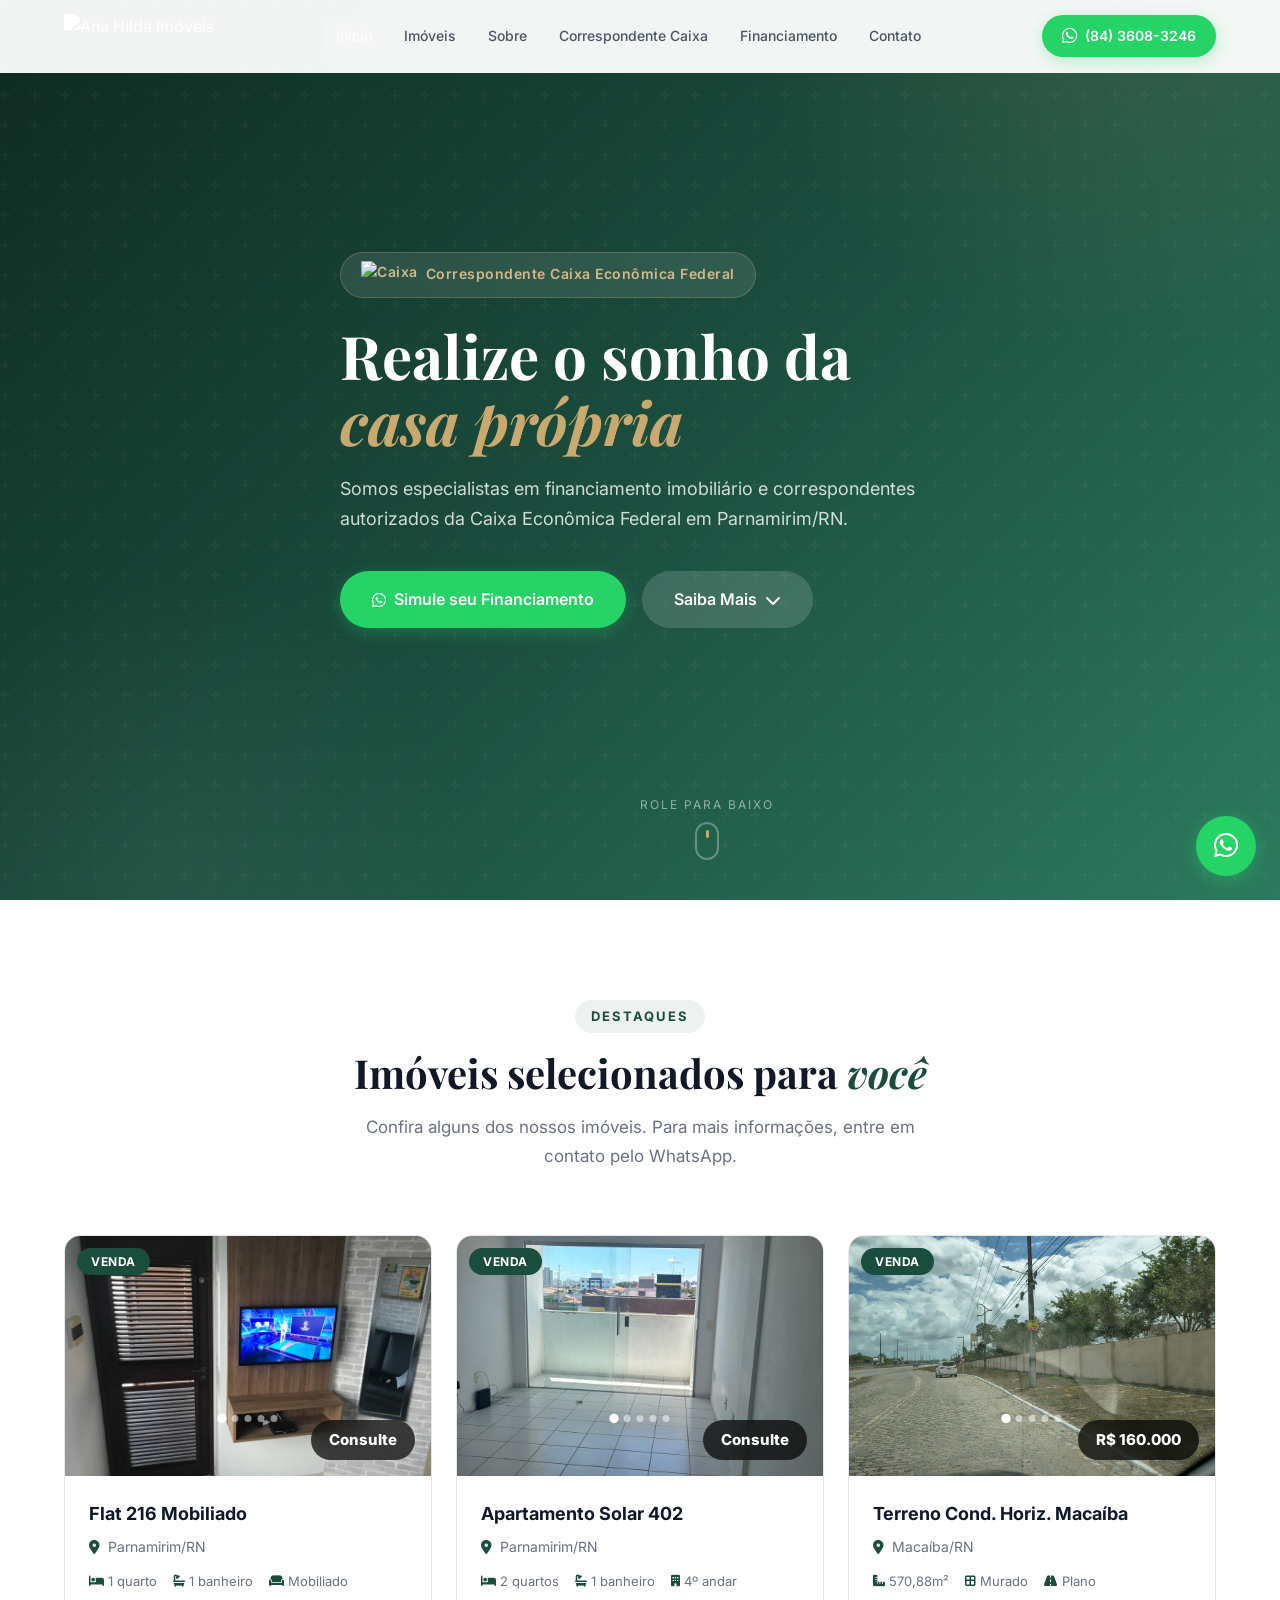
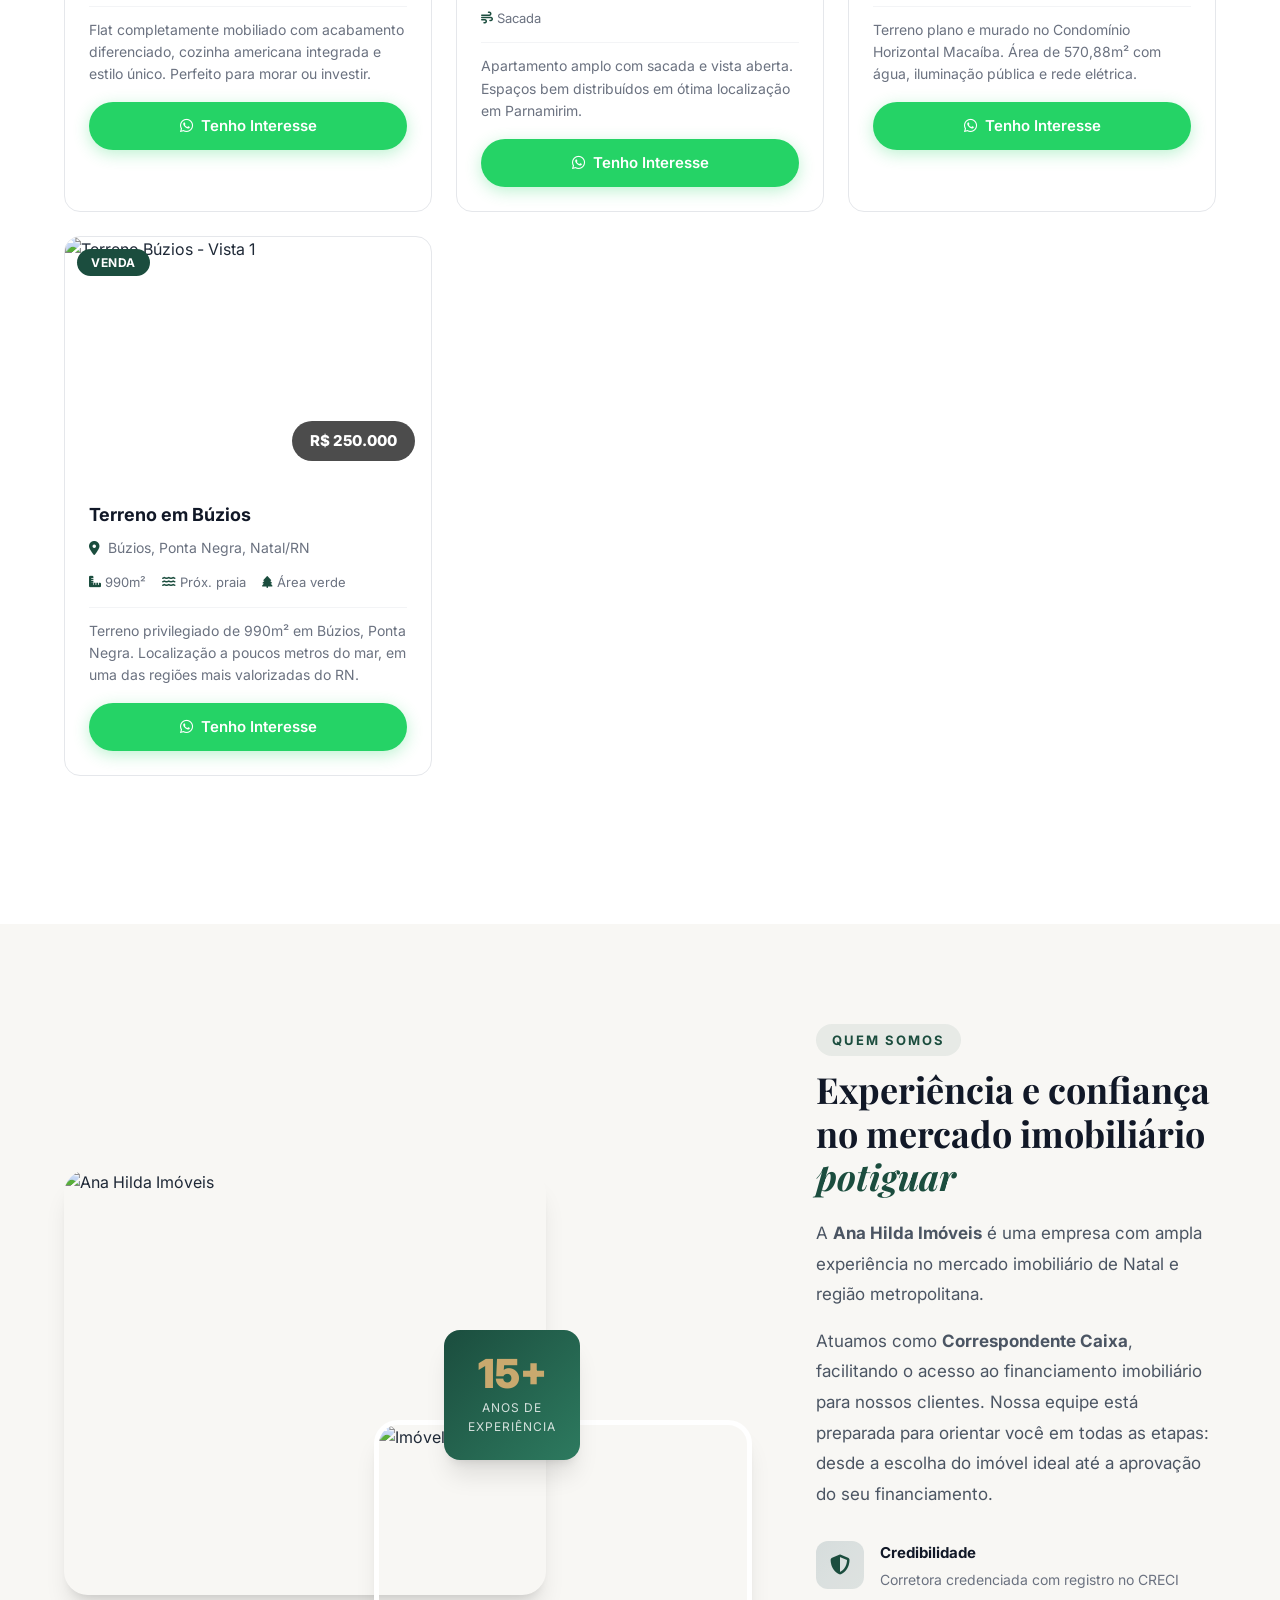
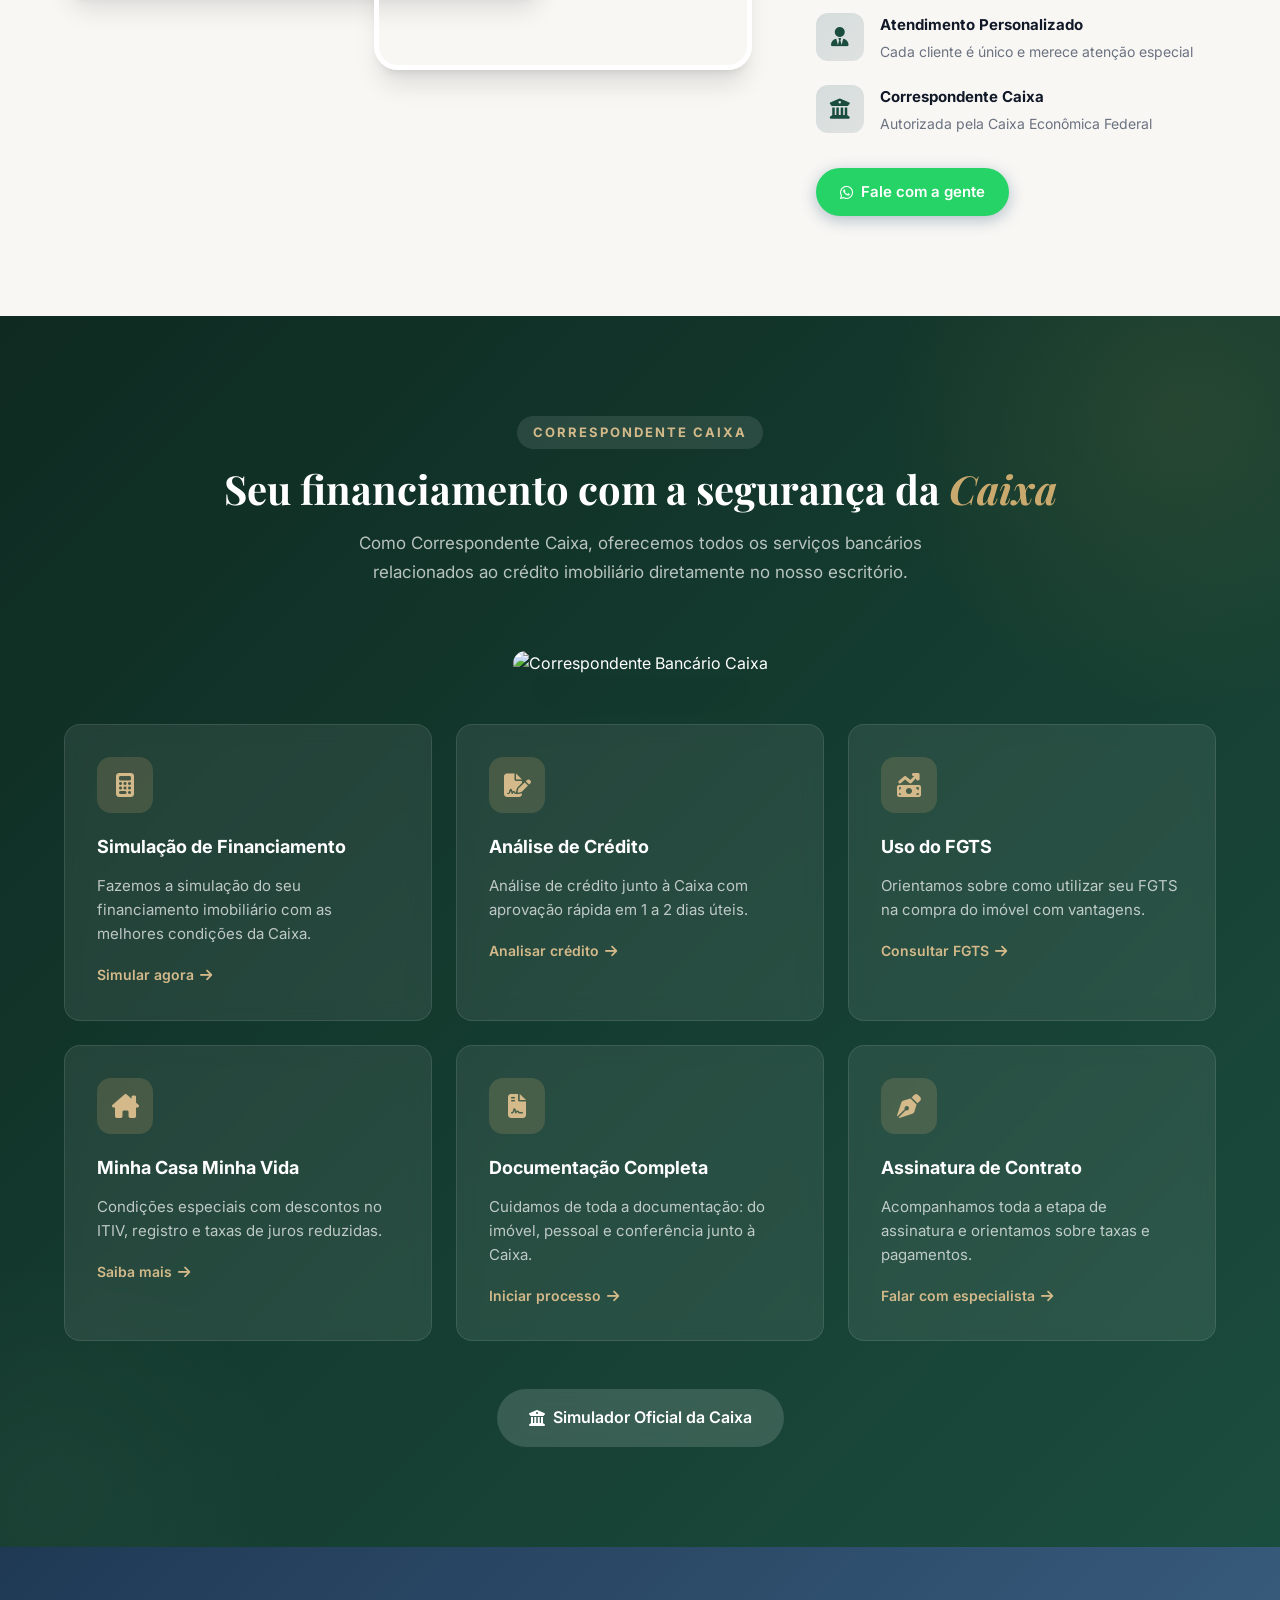
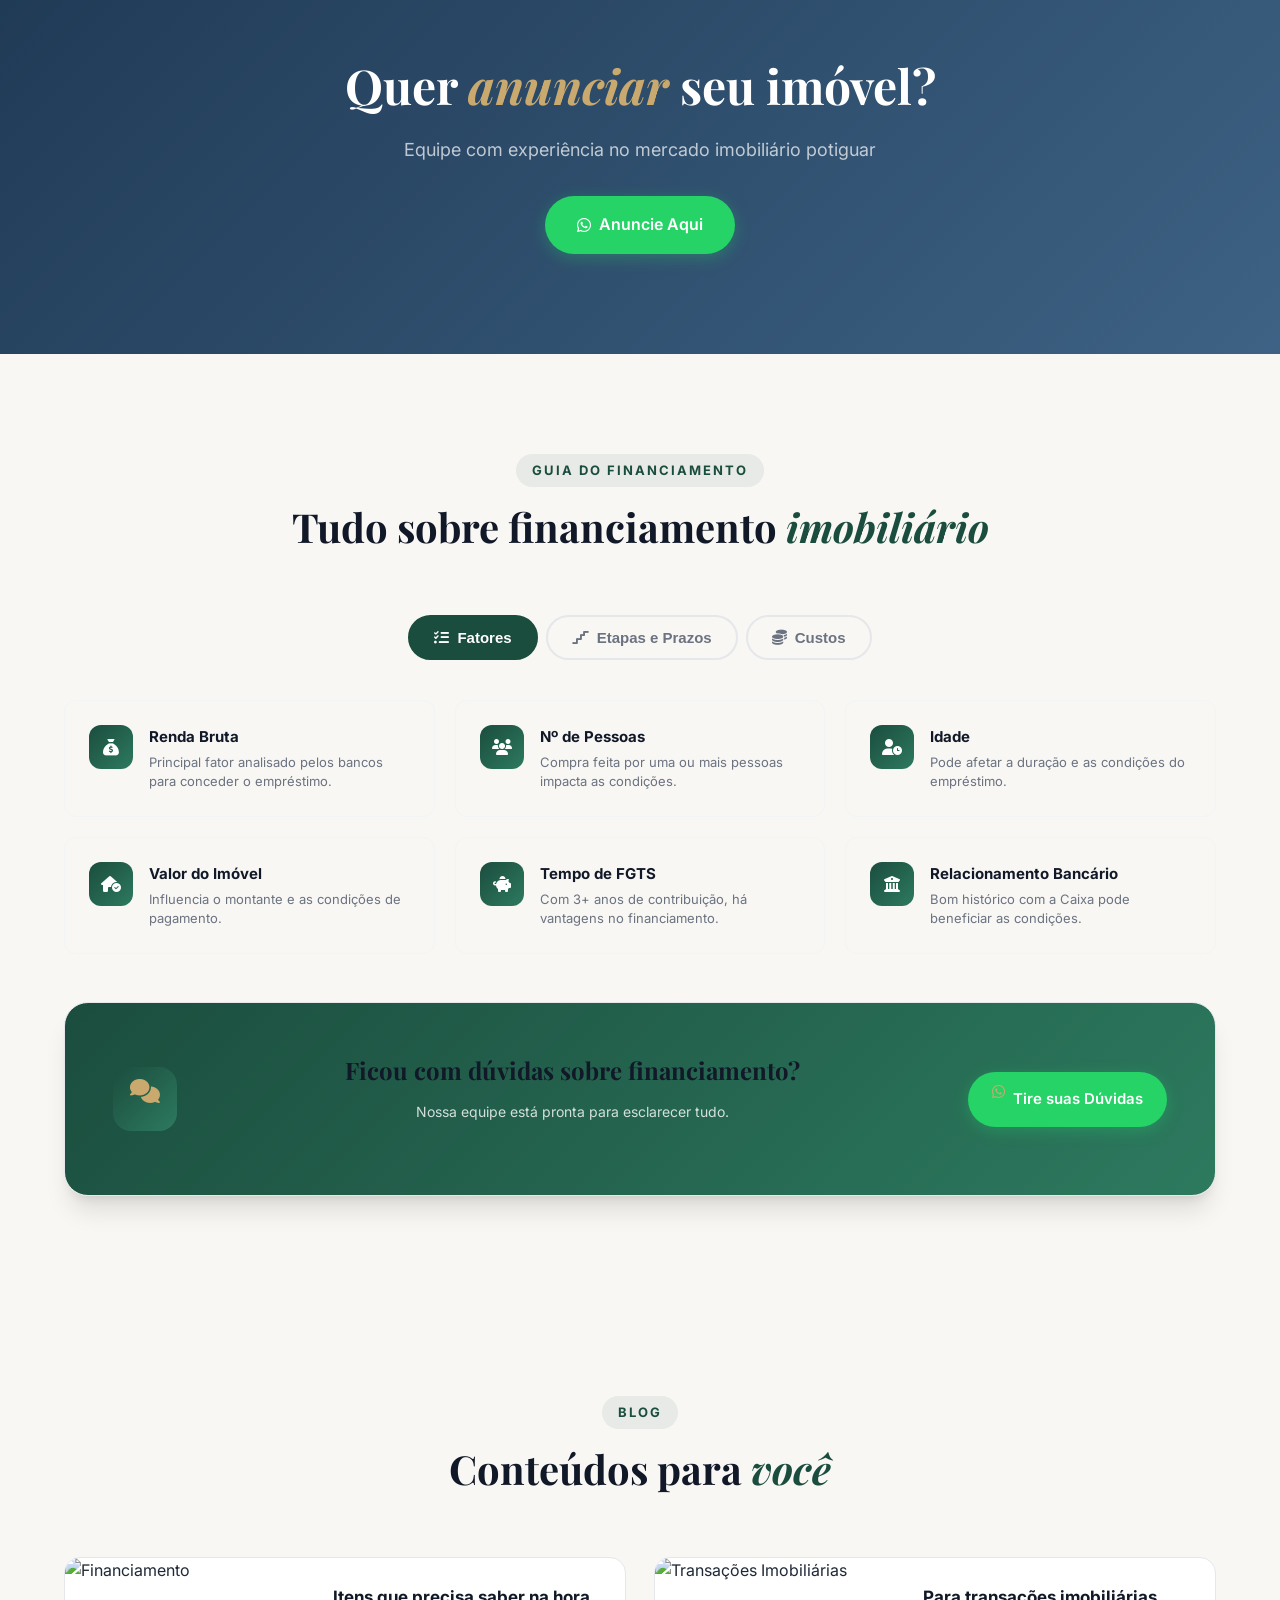
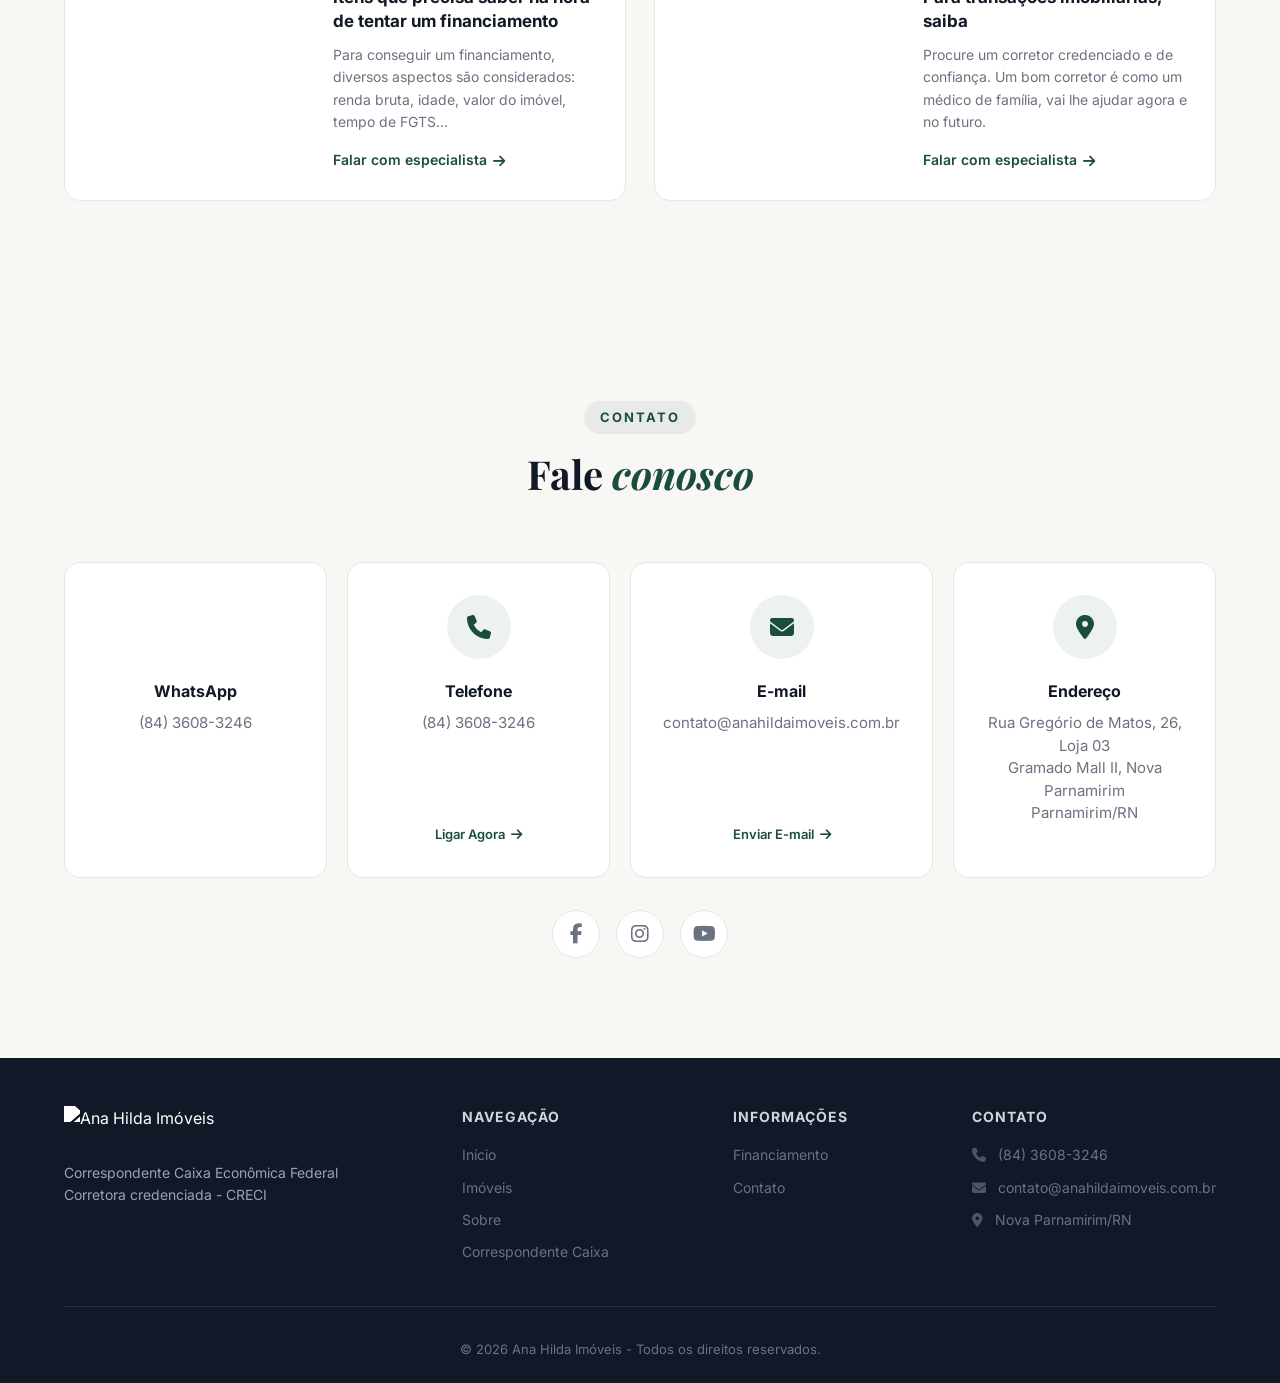
==== index.html @ 0ac3e900 "Atualizar imoveis com fotos reais e carrossel interativo" ====
<!DOCTYPE html>
<html lang="pt-BR">
<head>
    <meta charset="UTF-8">
    <meta name="viewport" content="width=device-width, initial-scale=1.0">
    <title>Ana Hilda Imóveis | Correspondente Caixa - Parnamirim/RN</title>
    <meta name="description" content="Ana Hilda Imóveis - Correspondente Caixa em Parnamirim/RN. Financiamento imobiliário, simulação de crédito, compra e venda de imóveis.">
    <link rel="icon" type="image/svg+xml" href="https://www.anahildaimoveis.com.br/images/icons/logo.svg">
    <link rel="preconnect" href="https://fonts.googleapis.com">
    <link rel="preconnect" href="https://fonts.gstatic.com" crossorigin>
    <link href="https://fonts.googleapis.com/css2?family=Inter:wght@300;400;500;600;700;800;900&family=Playfair+Display:ital,wght@0,400;0,500;0,600;0,700;0,800;1,400;1,500&display=swap" rel="stylesheet">
    <link rel="stylesheet" href="https://cdnjs.cloudflare.com/ajax/libs/font-awesome/6.5.1/css/all.min.css">
    <link rel="stylesheet" href="styles.css">
</head>
<body>
    <!-- Preloader -->
    <div class="preloader" id="preloader">
        <div class="preloader-inner">
            <img src="https://www.anahildaimoveis.com.br/images/icons/logo.svg" alt="Ana Hilda" class="preloader-logo">
            <div class="preloader-bar"><div class="preloader-progress"></div></div>
        </div>
    </div>

    <!-- Header -->
    <header class="header" id="header">
        <div class="container header-container">
            <a href="#inicio" class="logo">
                <img src="https://www.anahildaimoveis.com.br/images/icons/logo.svg" alt="Ana Hilda Imóveis" class="logo-img">
            </a>
            <nav class="nav" id="nav">
                <a href="#inicio" class="nav-link active">Início</a>
                <a href="#imoveis" class="nav-link">Imóveis</a>
                <a href="#sobre" class="nav-link">Sobre</a>
                <a href="#correspondente" class="nav-link">Correspondente Caixa</a>
                <a href="#financiamento" class="nav-link">Financiamento</a>
                <a href="#contato" class="nav-link">Contato</a>
            </nav>
            <div class="header-actions">
                <a href="https://api.whatsapp.com/send?phone=558436083246&text=Ol%C3%A1!%20Gostaria%20de%20mais%20informa%C3%A7%C3%B5es." class="btn-whatsapp-header" target="_blank" rel="noopener noreferrer">
                    <i class="fa-brands fa-whatsapp"></i>
                    <span>(84) 3608-3246</span>
                </a>
                <button class="menu-toggle" id="menuToggle" aria-label="Abrir menu">
                    <span></span><span></span><span></span>
                </button>
            </div>
        </div>
    </header>

    <!-- Hero Section -->
    <section class="hero" id="inicio">
        <div class="hero-slider">
            <div class="hero-slide active" style="background-image: url('https://www.anahildaimoveis.com.br/storage/3f42e24fa9ee6827d3854d11d2862d00.jpg')"></div>
            <div class="hero-slide" style="background-image: url('https://www.anahildaimoveis.com.br/storage/c2299dfd1efd3f66dc55f5dcf872d131.jpg')"></div>
            <div class="hero-slide" style="background-image: url('https://www.anahildaimoveis.com.br/storage/8b6256d029a9e658348ebc6f0e611dac.jpg')"></div>
        </div>
        <div class="hero-overlay"></div>
        <div class="container hero-content">
            <div class="hero-badge">
                <img src="https://www.anahildaimoveis.com.br/images/caixa.png" alt="Caixa" class="hero-badge-img">
                Correspondente Caixa Econômica Federal
            </div>
            <h1>
                <span class="hero-line">Realize o sonho da</span>
                <span class="hero-line"><em class="highlight">casa própria</em></span>
            </h1>
            <p class="hero-subtitle">Somos especialistas em financiamento imobiliário e correspondentes autorizados da Caixa Econômica Federal em Parnamirim/RN.</p>
            <div class="hero-actions">
                <a href="https://api.whatsapp.com/send?phone=558436083246&text=Ol%C3%A1!%20Gostaria%20de%20simular%20um%20financiamento." class="btn btn-whatsapp btn-lg" target="_blank" rel="noopener noreferrer">
                    <i class="fa-brands fa-whatsapp"></i> Simule seu Financiamento
                </a>
                <a href="#correspondente" class="btn btn-glass btn-lg">
                    Saiba Mais <i class="fa-solid fa-chevron-down"></i>
                </a>
            </div>
        </div>
        <div class="hero-scroll-indicator">
            <span>Role para baixo</span>
            <div class="scroll-mouse"><div class="scroll-dot"></div></div>
        </div>
    </section>

    <!-- Imóveis em Destaque -->
    <section class="section section-properties" id="imoveis">
        <div class="container">
            <div class="section-header">
                <span class="section-tag">Destaques</span>
                <h2 class="section-title">Imóveis selecionados para <em>você</em></h2>
                <p class="section-desc">Confira alguns dos nossos imóveis. Para mais informações, entre em contato pelo WhatsApp.</p>
            </div>
            <div class="properties-grid">

                <!-- Flat 216 Mobiliado -->
                <div class="property-card">
                    <div class="property-image-wrap">
                        <div class="prop-carousel">
                            <div class="prop-carousel-track">
                                <img src="assets/imoveis/flat%20216-/flat%20216/WhatsApp%20Image%202026-02-02%20at%2010.29.36.jpeg" alt="Flat 216 - Sala" class="property-img" loading="lazy">
                                <img src="assets/imoveis/flat%20216-/flat%20216/WhatsApp%20Image%202026-02-02%20at%2010.29.37.jpeg" alt="Flat 216 - Cozinha" class="property-img" loading="lazy">
                                <img src="assets/imoveis/flat%20216-/flat%20216/WhatsApp%20Image%202026-02-02%20at%2010.29.39.jpeg" alt="Flat 216 - Área" class="property-img" loading="lazy">
                                <img src="assets/imoveis/flat%20216-/flat%20216/WhatsApp%20Image%202026-02-02%20at%2010.29.40.jpeg" alt="Flat 216 - Detalhe" class="property-img" loading="lazy">
                                <img src="assets/imoveis/flat%20216-/flat%20216/WhatsApp%20Image%202026-02-02%20at%2010.30.32.jpeg" alt="Flat 216 - Vista" class="property-img" loading="lazy">
                            </div>
                            <button class="prop-carousel-btn prop-prev" aria-label="Foto anterior"><i class="fa-solid fa-chevron-left"></i></button>
                            <button class="prop-carousel-btn prop-next" aria-label="Próxima foto"><i class="fa-solid fa-chevron-right"></i></button>
                            <div class="prop-carousel-dots">
                                <span class="prop-dot active"></span>
                                <span class="prop-dot"></span>
                                <span class="prop-dot"></span>
                                <span class="prop-dot"></span>
                                <span class="prop-dot"></span>
                            </div>
                        </div>
                        <div class="property-badge">Venda</div>
                        <div class="property-price-tag">Consulte</div>
                    </div>
                    <div class="property-info">
                        <h3>Flat 216 Mobiliado</h3>
                        <p class="property-location"><i class="fa-solid fa-location-dot"></i> Parnamirim/RN</p>
                        <div class="property-details">
                            <span><i class="fa-solid fa-bed"></i> 1 quarto</span>
                            <span><i class="fa-solid fa-bath"></i> 1 banheiro</span>
                            <span><i class="fa-solid fa-couch"></i> Mobiliado</span>
                        </div>
                        <p class="property-desc">Flat completamente mobiliado com acabamento diferenciado, cozinha americana integrada e estilo único. Perfeito para morar ou investir.</p>
                        <a href="https://api.whatsapp.com/send?phone=558436083246&text=Ol%C3%A1!%20Tenho%20interesse%20no%20Flat%20216%20Mobiliado." class="btn btn-whatsapp btn-block" target="_blank" rel="noopener noreferrer">
                            <i class="fa-brands fa-whatsapp"></i> Tenho Interesse
                        </a>
                    </div>
                </div>

                <!-- Solar 402 -->
                <div class="property-card">
                    <div class="property-image-wrap">
                        <div class="prop-carousel">
                            <div class="prop-carousel-track">
                                <img src="assets/imoveis/solar%20402/solar%20402/WhatsApp%20Image%202026-04-07%20at%2013.57.34.jpeg" alt="Solar 402 - Sala" class="property-img" loading="lazy">
                                <img src="assets/imoveis/solar%20402/solar%20402/WhatsApp%20Image%202026-04-07%20at%2013.57.34%20(1).jpeg" alt="Solar 402 - Quarto" class="property-img" loading="lazy">
                                <img src="assets/imoveis/solar%20402/solar%20402/WhatsApp%20Image%202026-04-07%20at%2013.57.34%20(2).jpeg" alt="Solar 402 - Área" class="property-img" loading="lazy">
                                <img src="assets/imoveis/solar%20402/solar%20402/WhatsApp%20Image%202026-04-07%20at%2013.57.35.jpeg" alt="Solar 402 - Vista" class="property-img" loading="lazy">
                                <img src="assets/imoveis/solar%20402/solar%20402/WhatsApp%20Image%202026-04-07%20at%2013.57.35%20(1).jpeg" alt="Solar 402 - Detalhe" class="property-img" loading="lazy">
                            </div>
                            <button class="prop-carousel-btn prop-prev" aria-label="Foto anterior"><i class="fa-solid fa-chevron-left"></i></button>
                            <button class="prop-carousel-btn prop-next" aria-label="Próxima foto"><i class="fa-solid fa-chevron-right"></i></button>
                            <div class="prop-carousel-dots">
                                <span class="prop-dot active"></span>
                                <span class="prop-dot"></span>
                                <span class="prop-dot"></span>
                                <span class="prop-dot"></span>
                                <span class="prop-dot"></span>
                            </div>
                        </div>
                        <div class="property-badge badge-accent">Venda</div>
                        <div class="property-price-tag">Consulte</div>
                    </div>
                    <div class="property-info">
                        <h3>Apartamento Solar 402</h3>
                        <p class="property-location"><i class="fa-solid fa-location-dot"></i> Parnamirim/RN</p>
                        <div class="property-details">
                            <span><i class="fa-solid fa-bed"></i> 2 quartos</span>
                            <span><i class="fa-solid fa-bath"></i> 1 banheiro</span>
                            <span><i class="fa-solid fa-building"></i> 4º andar</span>
                            <span><i class="fa-solid fa-wind"></i> Sacada</span>
                        </div>
                        <p class="property-desc">Apartamento amplo com sacada e vista aberta. Espaços bem distribuídos em ótima localização em Parnamirim.</p>
                        <a href="https://api.whatsapp.com/send?phone=558436083246&text=Ol%C3%A1!%20Tenho%20interesse%20no%20Apartamento%20Solar%20402." class="btn btn-whatsapp btn-block" target="_blank" rel="noopener noreferrer">
                            <i class="fa-brands fa-whatsapp"></i> Tenho Interesse
                        </a>
                    </div>
                </div>

                <!-- Terreno Macaíba -->
                <div class="property-card">
                    <div class="property-image-wrap">
                        <div class="prop-carousel">
                            <div class="prop-carousel-track">
                                <img src="assets/imoveis/terreno%20160mil%20horizonte%20macaiba%20Erotilde/terreno%20160mil%20horizonte%20macaiba%20Erotilde/WhatsApp%20Image%202026-01-12%20at%2011.21.08.jpeg" alt="Terreno Macaíba - Vista 1" class="property-img" loading="lazy">
                                <img src="assets/imoveis/terreno%20160mil%20horizonte%20macaiba%20Erotilde/terreno%20160mil%20horizonte%20macaiba%20Erotilde/WhatsApp%20Image%202026-01-12%20at%2011.21.08%20(1).jpeg" alt="Terreno Macaíba - Vista 2" class="property-img" loading="lazy">
                                <img src="assets/imoveis/terreno%20160mil%20horizonte%20macaiba%20Erotilde/terreno%20160mil%20horizonte%20macaiba%20Erotilde/WhatsApp%20Image%202026-01-12%20at%2011.21.08%20(2).jpeg" alt="Terreno Macaíba - Vista 3" class="property-img" loading="lazy">
                                <img src="assets/imoveis/terreno%20160mil%20horizonte%20macaiba%20Erotilde/terreno%20160mil%20horizonte%20macaiba%20Erotilde/WhatsApp%20Image%202026-01-29%20at%2016.35.56.jpeg" alt="Terreno Macaíba - Vista 4" class="property-img" loading="lazy">
                                <img src="assets/imoveis/terreno%20160mil%20horizonte%20macaiba%20Erotilde/terreno%20160mil%20horizonte%20macaiba%20Erotilde/WhatsApp%20Image%202026-01-29%20at%2016.35.58.jpeg" alt="Terreno Macaíba - Vista 5" class="property-img" loading="lazy">
                            </div>
                            <button class="prop-carousel-btn prop-prev" aria-label="Foto anterior"><i class="fa-solid fa-chevron-left"></i></button>
                            <button class="prop-carousel-btn prop-next" aria-label="Próxima foto"><i class="fa-solid fa-chevron-right"></i></button>
                            <div class="prop-carousel-dots">
                                <span class="prop-dot active"></span>
                                <span class="prop-dot"></span>
                                <span class="prop-dot"></span>
                                <span class="prop-dot"></span>
                                <span class="prop-dot"></span>
                            </div>
                        </div>
                        <div class="property-badge">Venda</div>
                        <div class="property-price-tag">R$ 160.000</div>
                    </div>
                    <div class="property-info">
                        <h3>Terreno Cond. Horiz. Macaíba</h3>
                        <p class="property-location"><i class="fa-solid fa-location-dot"></i> Macaíba/RN</p>
                        <div class="property-details">
                            <span><i class="fa-solid fa-ruler-combined"></i> 570,88m²</span>
                            <span><i class="fa-solid fa-border-all"></i> Murado</span>
                            <span><i class="fa-solid fa-road"></i> Plano</span>
                        </div>
                        <p class="property-desc">Terreno plano e murado no Condomínio Horizontal Macaíba. Área de 570,88m² com água, iluminação pública e rede elétrica.</p>
                        <a href="https://api.whatsapp.com/send?phone=558436083246&text=Ol%C3%A1!%20Tenho%20interesse%20no%20Terreno%20do%20Condom%C3%ADnio%20Horizontal%20Maca%C3%ADba%20-%20R%24%20160.000." class="btn btn-whatsapp btn-block" target="_blank" rel="noopener noreferrer">
                            <i class="fa-brands fa-whatsapp"></i> Tenho Interesse
                        </a>
                    </div>
                </div>

                <!-- Terreno Búzios -->
                <div class="property-card">
                    <div class="property-image-wrap">
                        <div class="prop-carousel">
                            <div class="prop-carousel-track">
                                <img src="assets/imoveis/VT%20709/VT%20709/buzios/096e2697-5a8a-4352-9773-7cfca054fbc2.jpg" alt="Terreno Búzios - Vista 1" class="property-img" loading="lazy">
                                <img src="assets/imoveis/VT%20709/VT%20709/buzios/18f11001-a6d5-4033-9725-65ba3f1792ce.jpg" alt="Terreno Búzios - Vista 2" class="property-img" loading="lazy">
                                <img src="assets/imoveis/VT%20709/VT%20709/buzios/24b9fb33-75a2-4a51-8d35-2f95c7cdd009.jpg" alt="Terreno Búzios - Vista 3" class="property-img" loading="lazy">
                                <img src="assets/imoveis/VT%20709/VT%20709/buzios/2fa2c7d3-fbe2-4171-9cd9-f038dd92f952.jpg" alt="Terreno Búzios - Vista 4" class="property-img" loading="lazy">
                                <img src="assets/imoveis/VT%20709/VT%20709/buzios/ada54fe7-adff-42fb-9666-6081fb891cc9.jpg" alt="Terreno Búzios - Vista 5" class="property-img" loading="lazy">
                            </div>
                            <button class="prop-carousel-btn prop-prev" aria-label="Foto anterior"><i class="fa-solid fa-chevron-left"></i></button>
                            <button class="prop-carousel-btn prop-next" aria-label="Próxima foto"><i class="fa-solid fa-chevron-right"></i></button>
                            <div class="prop-carousel-dots">
                                <span class="prop-dot active"></span>
                                <span class="prop-dot"></span>
                                <span class="prop-dot"></span>
                                <span class="prop-dot"></span>
                                <span class="prop-dot"></span>
                            </div>
                        </div>
                        <div class="property-badge badge-blue">Venda</div>
                        <div class="property-price-tag">R$ 250.000</div>
                    </div>
                    <div class="property-info">
                        <h3>Terreno em Búzios</h3>
                        <p class="property-location"><i class="fa-solid fa-location-dot"></i> Búzios, Ponta Negra, Natal/RN</p>
                        <div class="property-details">
                            <span><i class="fa-solid fa-ruler-combined"></i> 990m²</span>
                            <span><i class="fa-solid fa-water"></i> Próx. praia</span>
                            <span><i class="fa-solid fa-tree"></i> Área verde</span>
                        </div>
                        <p class="property-desc">Terreno privilegiado de 990m² em Búzios, Ponta Negra. Localização a poucos metros do mar, em uma das regiões mais valorizadas do RN.</p>
                        <a href="https://api.whatsapp.com/send?phone=558436083246&text=Ol%C3%A1!%20Tenho%20interesse%20no%20Terreno%20em%20B%C3%BAzios%20-%20R%24%20250.000." class="btn btn-whatsapp btn-block" target="_blank" rel="noopener noreferrer">
                            <i class="fa-brands fa-whatsapp"></i> Tenho Interesse
                        </a>
                    </div>
                </div>

            </div>
        </div>
    </section>

    <!-- Sobre Section -->
    <section class="section section-about" id="sobre">
        <div class="container">
            <div class="about-grid">
                <div class="about-visual">
                    <div class="about-img-main">
                        <img src="https://www.anahildaimoveis.com.br/storage/6cd33219439816ec2b8a72f37dd2b15e.jpg" alt="Ana Hilda Imóveis" loading="lazy">
                    </div>
                    <div class="about-img-secondary">
                        <img src="https://www.anahildaimoveis.com.br/storage/6be5751e2542e3f77f32aef439440cd1.jpg" alt="Imóvel" loading="lazy">
                    </div>
                    <div class="about-experience-badge">
                        <span class="about-exp-number">15+</span>
                        <span class="about-exp-text">Anos de<br>experiência</span>
                    </div>
                </div>
                <div class="about-text">
                    <span class="section-tag">Quem Somos</span>
                    <h2 class="section-title">Experiência e confiança no mercado imobiliário <em>potiguar</em></h2>
                    <p class="about-lead">A <strong>Ana Hilda Imóveis</strong> é uma empresa com ampla experiência no mercado imobiliário de Natal e região metropolitana.</p>
                    <p>Atuamos como <strong>Correspondente Caixa</strong>, facilitando o acesso ao financiamento imobiliário para nossos clientes. Nossa equipe está preparada para orientar você em todas as etapas: desde a escolha do imóvel ideal até a aprovação do seu financiamento.</p>
                    <div class="about-features">
                        <div class="about-feature">
                            <div class="feature-icon"><i class="fa-solid fa-shield-halved"></i></div>
                            <div>
                                <strong>Credibilidade</strong>
                                <span>Corretora credenciada com registro no CRECI</span>
                            </div>
                        </div>
                        <div class="about-feature">
                            <div class="feature-icon"><i class="fa-solid fa-user-tie"></i></div>
                            <div>
                                <strong>Atendimento Personalizado</strong>
                                <span>Cada cliente é único e merece atenção especial</span>
                            </div>
                        </div>
                        <div class="about-feature">
                            <div class="feature-icon"><i class="fa-solid fa-building-columns"></i></div>
                            <div>
                                <strong>Correspondente Caixa</strong>
                                <span>Autorizada pela Caixa Econômica Federal</span>
                            </div>
                        </div>
                    </div>
                    <a href="https://api.whatsapp.com/send?phone=558436083246&text=Ol%C3%A1!%20Gostaria%20de%20saber%20mais%20sobre%20a%20Ana%20Hilda%20Im%C3%B3veis." class="btn btn-primary" target="_blank" rel="noopener noreferrer">
                        <i class="fa-brands fa-whatsapp"></i> Fale com a gente
                    </a>
                </div>
            </div>
        </div>
    </section>

    <!-- Correspondente Caixa Section -->
    <section class="section section-caixa" id="correspondente">
        <div class="container">
            <div class="section-header section-header-light">
                <span class="section-tag section-tag-light">Correspondente Caixa</span>
                <h2 class="section-title">Seu financiamento com a segurança da <em>Caixa</em></h2>
                <p class="section-desc">Como Correspondente Caixa, oferecemos todos os serviços bancários relacionados ao crédito imobiliário diretamente no nosso escritório.</p>
            </div>
            <div class="caixa-banner">
                <img src="https://www.anahildaimoveis.com.br/images/caixa.png" alt="Correspondente Bancário Caixa" class="caixa-banner-img">
            </div>
            <div class="caixa-grid">
                <div class="caixa-card">
                    <div class="caixa-icon"><i class="fa-solid fa-calculator"></i></div>
                    <h3>Simulação de Financiamento</h3>
                    <p>Fazemos a simulação do seu financiamento imobiliário com as melhores condições da Caixa.</p>
                    <a href="https://api.whatsapp.com/send?phone=558436083246&text=Ol%C3%A1!%20Gostaria%20de%20fazer%20uma%20simula%C3%A7%C3%A3o%20de%20financiamento." class="caixa-link" target="_blank" rel="noopener noreferrer">Simular agora <i class="fa-solid fa-arrow-right"></i></a>
                </div>
                <div class="caixa-card">
                    <div class="caixa-icon"><i class="fa-solid fa-file-signature"></i></div>
                    <h3>Análise de Crédito</h3>
                    <p>Análise de crédito junto à Caixa com aprovação rápida em 1 a 2 dias úteis.</p>
                    <a href="https://api.whatsapp.com/send?phone=558436083246&text=Ol%C3%A1!%20Gostaria%20de%20fazer%20uma%20an%C3%A1lise%20de%20cr%C3%A9dito." class="caixa-link" target="_blank" rel="noopener noreferrer">Analisar crédito <i class="fa-solid fa-arrow-right"></i></a>
                </div>
                <div class="caixa-card">
                    <div class="caixa-icon"><i class="fa-solid fa-money-bill-trend-up"></i></div>
                    <h3>Uso do FGTS</h3>
                    <p>Orientamos sobre como utilizar seu FGTS na compra do imóvel com vantagens.</p>
                    <a href="https://api.whatsapp.com/send?phone=558436083246&text=Ol%C3%A1!%20Gostaria%20de%20saber%20como%20usar%20o%20FGTS%20no%20financiamento." class="caixa-link" target="_blank" rel="noopener noreferrer">Consultar FGTS <i class="fa-solid fa-arrow-right"></i></a>
                </div>
                <div class="caixa-card">
                    <div class="caixa-icon"><i class="fa-solid fa-house-chimney"></i></div>
                    <h3>Minha Casa Minha Vida</h3>
                    <p>Condições especiais com descontos no ITIV, registro e taxas de juros reduzidas.</p>
                    <a href="https://api.whatsapp.com/send?phone=558436083246&text=Ol%C3%A1!%20Gostaria%20de%20saber%20sobre%20o%20Minha%20Casa%20Minha%20Vida." class="caixa-link" target="_blank" rel="noopener noreferrer">Saiba mais <i class="fa-solid fa-arrow-right"></i></a>
                </div>
                <div class="caixa-card">
                    <div class="caixa-icon"><i class="fa-solid fa-file-contract"></i></div>
                    <h3>Documentação Completa</h3>
                    <p>Cuidamos de toda a documentação: do imóvel, pessoal e conferência junto à Caixa.</p>
                    <a href="https://api.whatsapp.com/send?phone=558436083246&text=Ol%C3%A1!%20Preciso%20de%20ajuda%20com%20documenta%C3%A7%C3%A3o%20do%20financiamento." class="caixa-link" target="_blank" rel="noopener noreferrer">Iniciar processo <i class="fa-solid fa-arrow-right"></i></a>
                </div>
                <div class="caixa-card">
                    <div class="caixa-icon"><i class="fa-solid fa-pen-nib"></i></div>
                    <h3>Assinatura de Contrato</h3>
                    <p>Acompanhamos toda a etapa de assinatura e orientamos sobre taxas e pagamentos.</p>
                    <a href="https://api.whatsapp.com/send?phone=558436083246&text=Ol%C3%A1!%20Gostaria%20de%20saber%20sobre%20assinatura%20do%20contrato." class="caixa-link" target="_blank" rel="noopener noreferrer">Falar com especialista <i class="fa-solid fa-arrow-right"></i></a>
                </div>
            </div>
            <div class="caixa-cta">
                <a href="http://www8.caixa.gov.br/siopiinternet-web/simulaOperacaoInternet.do?method=inicializarCasoUso" class="btn btn-glass btn-lg" target="_blank" rel="noopener noreferrer">
                    <i class="fa-solid fa-building-columns"></i> Simulador Oficial da Caixa
                </a>
            </div>
        </div>
    </section>

    <!-- CTA Banner -->
    <section class="cta-banner" style="background-image: url('https://www.anahildaimoveis.com.br/storage/a5a884e4cf1339f1665d600820ebb348.jpg')">
        <div class="cta-overlay"></div>
        <div class="container cta-content">
            <h2>Quer <em>anunciar</em> seu imóvel?</h2>
            <p>Equipe com experiência no mercado imobiliário potiguar</p>
            <a href="https://api.whatsapp.com/send?phone=558436083246&text=Ol%C3%A1!%20Gostaria%20de%20anunciar%20meu%20im%C3%B3vel." class="btn btn-whatsapp btn-lg" target="_blank" rel="noopener noreferrer">
                <i class="fa-brands fa-whatsapp"></i> Anuncie Aqui
            </a>
        </div>
    </section>

    <!-- Financiamento Info Section -->
    <section class="section section-finance" id="financiamento">
        <div class="container">
            <div class="section-header">
                <span class="section-tag">Guia do Financiamento</span>
                <h2 class="section-title">Tudo sobre financiamento <em>imobiliário</em></h2>
            </div>
            <div class="finance-tabs">
                <button class="finance-tab active" data-tab="fatores">
                    <i class="fa-solid fa-list-check"></i> Fatores
                </button>
                <button class="finance-tab" data-tab="etapas">
                    <i class="fa-solid fa-stairs"></i> Etapas e Prazos
                </button>
                <button class="finance-tab" data-tab="custos">
                    <i class="fa-solid fa-coins"></i> Custos
                </button>
            </div>
            <div class="finance-panels">
                <div class="finance-panel active" id="panel-fatores">
                    <div class="finance-panel-grid">
                        <div class="finance-item">
                            <div class="finance-item-icon"><i class="fa-solid fa-sack-dollar"></i></div>
                            <div>
                                <strong>Renda Bruta</strong>
                                <p>Principal fator analisado pelos bancos para conceder o empréstimo.</p>
                            </div>
                        </div>
                        <div class="finance-item">
                            <div class="finance-item-icon"><i class="fa-solid fa-users"></i></div>
                            <div>
                                <strong>Nº de Pessoas</strong>
                                <p>Compra feita por uma ou mais pessoas impacta as condições.</p>
                            </div>
                        </div>
                        <div class="finance-item">
                            <div class="finance-item-icon"><i class="fa-solid fa-user-clock"></i></div>
                            <div>
                                <strong>Idade</strong>
                                <p>Pode afetar a duração e as condições do empréstimo.</p>
                            </div>
                        </div>
                        <div class="finance-item">
                            <div class="finance-item-icon"><i class="fa-solid fa-house-circle-check"></i></div>
                            <div>
                                <strong>Valor do Imóvel</strong>
                                <p>Influencia o montante e as condições de pagamento.</p>
                            </div>
                        </div>
                        <div class="finance-item">
                            <div class="finance-item-icon"><i class="fa-solid fa-piggy-bank"></i></div>
                            <div>
                                <strong>Tempo de FGTS</strong>
                                <p>Com 3+ anos de contribuição, há vantagens no financiamento.</p>
                            </div>
                        </div>
                        <div class="finance-item">
                            <div class="finance-item-icon"><i class="fa-solid fa-building-columns"></i></div>
                            <div>
                                <strong>Relacionamento Bancário</strong>
                                <p>Bom histórico com a Caixa pode beneficiar as condições.</p>
                            </div>
                        </div>
                    </div>
                </div>
                <div class="finance-panel" id="panel-etapas">
                    <div class="finance-steps">
                        <div class="finance-step">
                            <div class="step-number">01</div>
                            <div class="step-content">
                                <strong>Aprovação do Crédito</strong>
                                <span class="step-time"><i class="fa-regular fa-clock"></i> 1 a 2 dias úteis</span>
                            </div>
                        </div>
                        <div class="finance-step">
                            <div class="step-number">02</div>
                            <div class="step-content">
                                <strong>Documentação do Imóvel</strong>
                                <span class="step-time"><i class="fa-regular fa-clock"></i> 2 a 4 dias úteis</span>
                            </div>
                        </div>
                        <div class="finance-step">
                            <div class="step-number">03</div>
                            <div class="step-content">
                                <strong>Avaliação do Imóvel</strong>
                                <span class="step-time"><i class="fa-regular fa-clock"></i> 6 dias corridos (taxa R$ 750)</span>
                            </div>
                        </div>
                        <div class="finance-step">
                            <div class="step-number">04</div>
                            <div class="step-content">
                                <strong>Conferência dos Documentos</strong>
                                <span class="step-time"><i class="fa-regular fa-clock"></i> ~5 dias úteis</span>
                            </div>
                        </div>
                        <div class="finance-step">
                            <div class="step-number">05</div>
                            <div class="step-content">
                                <strong>Assinatura do Contrato</strong>
                                <span class="step-time"><i class="fa-regular fa-clock"></i> Formalização entre as partes</span>
                            </div>
                        </div>
                        <div class="finance-step">
                            <div class="step-number">06</div>
                            <div class="step-content">
                                <strong>Emissão do ITIV</strong>
                                <span class="step-time"><i class="fa-regular fa-clock"></i> ~3 dias úteis</span>
                            </div>
                        </div>
                        <div class="finance-step">
                            <div class="step-number">07</div>
                            <div class="step-content">
                                <strong>Registro no Cartório</strong>
                                <span class="step-time"><i class="fa-regular fa-clock"></i> ~10 dias úteis</span>
                            </div>
                        </div>
                    </div>
                </div>
                <div class="finance-panel" id="panel-custos">
                    <div class="cost-cards">
                        <div class="cost-card">
                            <div class="cost-value">R$ 750</div>
                            <div class="cost-label">Taxa de Engenharia</div>
                            <div class="cost-desc">Valor fixo</div>
                        </div>
                        <div class="cost-card">
                            <div class="cost-value">1-2%</div>
                            <div class="cost-label">Taxa à Vista</div>
                            <div class="cost-desc">Do valor do imóvel</div>
                        </div>
                        <div class="cost-card">
                            <div class="cost-value">3%</div>
                            <div class="cost-label">ITIV</div>
                            <div class="cost-desc">Descontos no MCMV</div>
                        </div>
                        <div class="cost-card">
                            <div class="cost-value">~2%</div>
                            <div class="cost-label">Registro Cartorário</div>
                            <div class="cost-desc">Descontos em programas especiais</div>
                        </div>
                        <div class="cost-card cost-card-total">
                            <div class="cost-value">7-10%</div>
                            <div class="cost-label">Total de Custos Adicionais</div>
                            <div class="cost-desc">Do valor do imóvel</div>
                        </div>
                    </div>
                </div>
            </div>
            <div class="finance-cta">
                <div class="finance-cta-card">
                    <div class="finance-cta-icon"><i class="fa-solid fa-comments"></i></div>
                    <div class="finance-cta-text">
                        <h3>Ficou com dúvidas sobre financiamento?</h3>
                        <p>Nossa equipe está pronta para esclarecer tudo.</p>
                    </div>
                    <a href="https://api.whatsapp.com/send?phone=558436083246&text=Ol%C3%A1!%20Tenho%20d%C3%BAvidas%20sobre%20financiamento%20imobili%C3%A1rio." class="btn btn-whatsapp" target="_blank" rel="noopener noreferrer">
                        <i class="fa-brands fa-whatsapp"></i> Tire suas Dúvidas
                    </a>
                </div>
            </div>
        </div>
    </section>

    <!-- Blog Preview -->
    <section class="section section-blog">
        <div class="container">
            <div class="section-header">
                <span class="section-tag">Blog</span>
                <h2 class="section-title">Conteúdos para <em>você</em></h2>
            </div>
            <div class="blog-grid">
                <div class="blog-card">
                    <div class="blog-img-wrap">
                        <img src="https://www.anahildaimoveis.com.br/storage/835e1cdfd86492f84b897bf29890645f.jpg" alt="Financiamento" class="blog-img" loading="lazy">
                    </div>
                    <div class="blog-content">
                        <h3>Itens que precisa saber na hora de tentar um financiamento</h3>
                        <p>Para conseguir um financiamento, diversos aspectos são considerados: renda bruta, idade, valor do imóvel, tempo de FGTS...</p>
                        <a href="https://api.whatsapp.com/send?phone=558436083246&text=Ol%C3%A1!%20Li%20sobre%20financiamento%20no%20site%20e%20gostaria%20de%20mais%20informa%C3%A7%C3%B5es." class="blog-link" target="_blank" rel="noopener noreferrer">Falar com especialista <i class="fa-solid fa-arrow-right"></i></a>
                    </div>
                </div>
                <div class="blog-card">
                    <div class="blog-img-wrap">
                        <img src="https://www.anahildaimoveis.com.br/storage/55d83b8bfdbf96cc63c871946daa3565.jpg" alt="Transações Imobiliárias" class="blog-img" loading="lazy">
                    </div>
                    <div class="blog-content">
                        <h3>Para transações imobiliárias, saiba</h3>
                        <p>Procure um corretor credenciado e de confiança. Um bom corretor é como um médico de família, vai lhe ajudar agora e no futuro.</p>
                        <a href="https://api.whatsapp.com/send?phone=558436083246&text=Ol%C3%A1!%20Li%20sobre%20transa%C3%A7%C3%B5es%20imobili%C3%A1rias%20no%20site%20e%20gostaria%20de%20mais%20informa%C3%A7%C3%B5es." class="blog-link" target="_blank" rel="noopener noreferrer">Falar com especialista <i class="fa-solid fa-arrow-right"></i></a>
                    </div>
                </div>
            </div>
        </div>
    </section>

    <!-- Contato Section -->
    <section class="section section-contact" id="contato">
        <div class="container">
            <div class="section-header">
                <span class="section-tag">Contato</span>
                <h2 class="section-title">Fale <em>conosco</em></h2>
            </div>
            <div class="contact-main">
                <div class="contact-info-grid">
                    <a href="https://api.whatsapp.com/send?phone=558436083246&text=Ol%C3%A1!" class="contact-card contact-card-featured" target="_blank" rel="noopener noreferrer">
                        <div class="contact-icon"><i class="fa-brands fa-whatsapp"></i></div>
                        <h3>WhatsApp</h3>
                        <p>(84) 3608-3246</p>
                        <span class="contact-action">Enviar Mensagem <i class="fa-solid fa-arrow-right"></i></span>
                    </a>
                    <a href="tel:+558436083246" class="contact-card">
                        <div class="contact-icon"><i class="fa-solid fa-phone"></i></div>
                        <h3>Telefone</h3>
                        <p>(84) 3608-3246</p>
                        <span class="contact-action">Ligar Agora <i class="fa-solid fa-arrow-right"></i></span>
                    </a>
                    <a href="mailto:contato@anahildaimoveis.com.br" class="contact-card">
                        <div class="contact-icon"><i class="fa-solid fa-envelope"></i></div>
                        <h3>E-mail</h3>
                        <p>contato@anahildaimoveis.com.br</p>
                        <span class="contact-action">Enviar E-mail <i class="fa-solid fa-arrow-right"></i></span>
                    </a>
                    <div class="contact-card">
                        <div class="contact-icon"><i class="fa-solid fa-location-dot"></i></div>
                        <h3>Endereço</h3>
                        <p>Rua Gregório de Matos, 26, Loja 03<br>Gramado Mall II, Nova Parnamirim<br>Parnamirim/RN</p>
                    </div>
                </div>
            </div>
            <div class="social-links">
                <a href="https://www.facebook.com/AnaHildaImoveis/" target="_blank" rel="noopener noreferrer" aria-label="Facebook"><i class="fa-brands fa-facebook-f"></i></a>
                <a href="https://www.instagram.com/anahildaimoveis/" target="_blank" rel="noopener noreferrer" aria-label="Instagram"><i class="fa-brands fa-instagram"></i></a>
                <a href="https://youtube.com/" target="_blank" rel="noopener noreferrer" aria-label="YouTube"><i class="fa-brands fa-youtube"></i></a>
            </div>
        </div>
    </section>

    <!-- Footer -->
    <footer class="footer">
        <div class="container">
            <div class="footer-content">
                <div class="footer-brand">
                    <img src="https://www.anahildaimoveis.com.br/images/icons/logo.svg" alt="Ana Hilda Imóveis" class="footer-logo">
                    <p>Correspondente Caixa Econômica Federal<br>Corretora credenciada - CRECI</p>
                </div>
                <div class="footer-nav">
                    <h4>Navegação</h4>
                    <a href="#inicio">Início</a>
                    <a href="#imoveis">Imóveis</a>
                    <a href="#sobre">Sobre</a>
                    <a href="#correspondente">Correspondente Caixa</a>
                </div>
                <div class="footer-nav">
                    <h4>Informações</h4>
                    <a href="#financiamento">Financiamento</a>
                    <a href="#contato">Contato</a>
                </div>
                <div class="footer-nav">
                    <h4>Contato</h4>
                    <p><i class="fa-solid fa-phone"></i> (84) 3608-3246</p>
                    <p><i class="fa-solid fa-envelope"></i> contato@anahildaimoveis.com.br</p>
                    <p><i class="fa-solid fa-location-dot"></i> Nova Parnamirim/RN</p>
                </div>
            </div>
            <div class="footer-bottom">
                <p>&copy; 2026 Ana Hilda Imóveis - Todos os direitos reservados.</p>
            </div>
        </div>
    </footer>

    <!-- WhatsApp Float Button -->
    <a href="https://api.whatsapp.com/send?phone=558436083246&text=Ol%C3%A1!%20Vim%20pelo%20site%20e%20gostaria%20de%20mais%20informa%C3%A7%C3%B5es." class="whatsapp-float" target="_blank" rel="noopener noreferrer" aria-label="Fale conosco no WhatsApp">
        <i class="fa-brands fa-whatsapp"></i>
        <span class="whatsapp-tooltip">Fale Conosco</span>
    </a>

    <script src="script.js"></script>
</body>
</html>
---- styles.css ----
/* ==========================================
   Ana Hilda Imóveis - Premium Design
   ========================================== */

:root {
    --primary: #0D3B66;
    --primary-light: #1A5C99;
    --primary-dark: #072442;
    --accent: #FAC748;
    --accent-dark: #E0AE2B;
    --green: #2ECC71;
    --green-dark: #27AE60;
    --whatsapp: #25D366;
    --whatsapp-dark: #128C7E;
    --white: #FFFFFF;
    --off-white: #F7F8FA;
    --gray-50: #F9FAFB;
    --gray-100: #F3F4F6;
    --gray-200: #E5E7EB;
    --gray-300: #D1D5DB;
    --gray-400: #9CA3AF;
    --gray-500: #6B7280;
    --gray-600: #4B5563;
    --gray-700: #374151;
    --gray-800: #1F2937;
    --gray-900: #111827;
    --shadow-sm: 0 1px 3px rgba(0,0,0,0.08);
    --shadow: 0 4px 12px rgba(0,0,0,0.08);
    --shadow-md: 0 8px 30px rgba(0,0,0,0.12);
    --shadow-lg: 0 20px 60px rgba(0,0,0,0.15);
    --shadow-xl: 0 30px 80px rgba(0,0,0,0.2);
    --radius: 12px;
    --radius-lg: 20px;
    --radius-xl: 28px;
    --transition: all 0.4s cubic-bezier(0.165, 0.84, 0.44, 1);
    --transition-fast: all 0.2s ease;
}

/* Reset */
*, *::before, *::after { margin: 0; padding: 0; box-sizing: border-box; }

html {
    scroll-behavior: smooth;
    scroll-padding-top: 80px;
}

body {
    font-family: 'Inter', -apple-system, BlinkMacSystemFont, sans-serif;
    font-size: 16px;
    line-height: 1.6;
    color: var(--gray-700);
    background: var(--white);
    -webkit-font-smoothing: antialiased;
    overflow-x: hidden;
}

img { max-width: 100%; height: auto; display: block; }
a { text-decoration: none; color: inherit; transition: var(--transition); }
ul { list-style: none; }
em { font-style: italic; color: var(--primary); }

.container {
    max-width: 1240px;
    margin: 0 auto;
    padding: 0 24px;
}

/* ==========================================
   Preloader
   ========================================== */
.preloader {
    position: fixed;
    inset: 0;
    background: var(--white);
    z-index: 9999;
    display: flex;
    align-items: center;
    justify-content: center;
    transition: opacity 0.6s ease, visibility 0.6s ease;
}

.preloader.hidden {
    opacity: 0;
    visibility: hidden;
}

.preloader-inner {
    text-align: center;
}

.preloader-logo {
    width: 180px;
    margin: 0 auto 24px;
    animation: preloaderPulse 1.5s ease infinite;
}

.preloader-bar {
    width: 200px;
    height: 3px;
    background: var(--gray-200);
    border-radius: 3px;
    overflow: hidden;
}

.preloader-progress {
    width: 0;
    height: 100%;
    background: linear-gradient(90deg, var(--primary), var(--accent));
    border-radius: 3px;
    animation: preloaderBar 1.5s ease forwards;
}

@keyframes preloaderPulse {
    0%, 100% { transform: scale(1); opacity: 1; }
    50% { transform: scale(1.05); opacity: 0.8; }
}

@keyframes preloaderBar {
    0% { width: 0; }
    100% { width: 100%; }
}

/* ==========================================
   Header
   ========================================== */
.header {
    position: fixed;
    top: 0;
    left: 0;
    right: 0;
    z-index: 1000;
    background: transparent;
    transition: var(--transition);
}

.header.scrolled {
    background: rgba(255,255,255,0.97);
    backdrop-filter: blur(20px);
    -webkit-backdrop-filter: blur(20px);
    box-shadow: 0 2px 20px rgba(0,0,0,0.06);
}

.header-container {
    display: flex;
    align-items: center;
    justify-content: space-between;
    height: 80px;
}

.logo-img {
    height: 44px;
    transition: var(--transition);
    filter: brightness(0) invert(1);
}

.header.scrolled .logo-img {
    filter: none;
}

.nav {
    display: flex;
    align-items: center;
    gap: 4px;
}

.nav-link {
    font-size: 0.875rem;
    font-weight: 500;
    color: rgba(255,255,255,0.85);
    padding: 8px 14px;
    border-radius: 8px;
    transition: var(--transition-fast);
    position: relative;
}

.header.scrolled .nav-link {
    color: var(--gray-600);
}

.nav-link:hover,
.nav-link.active {
    color: var(--white);
    background: rgba(255,255,255,0.15);
}

.header.scrolled .nav-link:hover,
.header.scrolled .nav-link.active {
    color: var(--primary);
    background: rgba(13,59,102,0.06);
}

.header-actions {
    display: flex;
    align-items: center;
    gap: 12px;
}

.btn-whatsapp-header {
    display: flex;
    align-items: center;
    gap: 8px;
    background: var(--whatsapp);
    color: var(--white);
    padding: 10px 22px;
    border-radius: 50px;
    font-size: 0.875rem;
    font-weight: 600;
    box-shadow: 0 4px 16px rgba(37,211,102,0.3);
    transition: var(--transition);
}

.btn-whatsapp-header:hover {
    background: var(--whatsapp-dark);
    transform: translateY(-2px);
    box-shadow: 0 6px 24px rgba(37,211,102,0.4);
}

.btn-whatsapp-header i { font-size: 1.15rem; }

.menu-toggle {
    display: none;
    flex-direction: column;
    gap: 6px;
    background: none;
    border: none;
    cursor: pointer;
    padding: 8px;
    z-index: 1001;
}

.menu-toggle span {
    width: 26px;
    height: 2.5px;
    background: var(--white);
    border-radius: 3px;
    transition: var(--transition);
}

.header.scrolled .menu-toggle span {
    background: var(--gray-800);
}

/* ==========================================
   Buttons
   ========================================== */
.btn {
    display: inline-flex;
    align-items: center;
    gap: 10px;
    padding: 14px 28px;
    border-radius: 50px;
    font-size: 0.9375rem;
    font-weight: 600;
    cursor: pointer;
    border: none;
    transition: var(--transition);
    white-space: nowrap;
    position: relative;
    overflow: hidden;
}

.btn::after {
    content: '';
    position: absolute;
    inset: 0;
    background: linear-gradient(rgba(255,255,255,0.2), transparent);
    opacity: 0;
    transition: var(--transition-fast);
}

.btn:hover::after { opacity: 1; }
.btn-lg { padding: 16px 36px; font-size: 1rem; }

.btn-primary {
    background: var(--primary);
    color: var(--white);
    box-shadow: 0 4px 16px rgba(13,59,102,0.3);
}

.btn-primary:hover {
    background: var(--primary-light);
    transform: translateY(-2px);
    box-shadow: 0 8px 30px rgba(13,59,102,0.35);
}

.btn-whatsapp {
    background: var(--whatsapp);
    color: var(--white);
    box-shadow: 0 4px 16px rgba(37,211,102,0.3);
}

.btn-whatsapp:hover {
    background: var(--whatsapp-dark);
    transform: translateY(-3px);
    box-shadow: 0 8px 30px rgba(37,211,102,0.4);
}

.btn-glass {
    background: rgba(255,255,255,0.15);
    color: var(--white);
    border: 1.5px solid rgba(255,255,255,0.3);
    backdrop-filter: blur(10px);
}

.btn-glass:hover {
    background: rgba(255,255,255,0.25);
    transform: translateY(-2px);
}

.btn-white {
    background: var(--white);
    color: var(--primary);
    box-shadow: var(--shadow);
}

.btn-white:hover { transform: translateY(-2px); box-shadow: var(--shadow-md); }
.btn-block { width: 100%; justify-content: center; }

/* ==========================================
   Hero Section
   ========================================== */
.hero {
    position: relative;
    min-height: 100vh;
    display: flex;
    align-items: center;
    overflow: hidden;
}

.hero-slider {
    position: absolute;
    inset: 0;
}

.hero-slide {
    position: absolute;
    inset: 0;
    background-size: cover;
    background-position: center;
    opacity: 0;
    transition: opacity 1.5s ease, transform 8s ease;
    transform: scale(1.05);
}

.hero-slide.active {
    opacity: 1;
    transform: scale(1);
}

.hero-overlay {
    position: absolute;
    inset: 0;
    background: linear-gradient(
        135deg,
        rgba(7, 36, 66, 0.88) 0%,
        rgba(13, 59, 102, 0.75) 40%,
        rgba(26, 92, 153, 0.6) 100%
    );
    z-index: 1;
}

.hero-content {
    position: relative;
    z-index: 2;
    padding: 140px 0 100px;
    max-width: 720px;
}

.hero-badge {
    display: inline-flex;
    align-items: center;
    gap: 12px;
    background: rgba(255,255,255,0.1);
    backdrop-filter: blur(20px);
    color: var(--accent);
    padding: 10px 24px;
    border-radius: 50px;
    font-size: 0.875rem;
    font-weight: 600;
    letter-spacing: 0.3px;
    border: 1px solid rgba(250,199,72,0.25);
    margin-bottom: 28px;
    animation: fadeInUp 0.8s ease;
}

.hero-badge-img {
    height: 28px;
    width: auto;
    object-fit: contain;
}

.hero h1 {
    margin-bottom: 24px;
}

.hero-line {
    display: block;
    font-family: 'Playfair Display', serif;
    font-size: 3.75rem;
    font-weight: 700;
    line-height: 1.1;
    color: var(--white);
    animation: fadeInUp 0.8s ease both;
}

.hero-line:first-child { animation-delay: 0.1s; }
.hero-line:last-child { animation-delay: 0.2s; }

.hero .highlight {
    color: var(--accent);
    font-style: italic;
}

.hero-subtitle {
    font-size: 1.125rem;
    line-height: 1.8;
    color: rgba(255,255,255,0.75);
    margin-bottom: 40px;
    max-width: 540px;
    animation: fadeInUp 0.8s ease 0.3s both;
}

.hero-actions {
    display: flex;
    gap: 16px;
    flex-wrap: wrap;
    animation: fadeInUp 0.8s ease 0.4s both;
}

.hero-scroll-indicator {
    position: absolute;
    bottom: 40px;
    left: 50%;
    transform: translateX(-50%);
    z-index: 2;
    display: flex;
    flex-direction: column;
    align-items: center;
    gap: 8px;
    animation: fadeInUp 0.8s ease 0.6s both;
}

.hero-scroll-indicator span {
    font-size: 0.75rem;
    color: rgba(255,255,255,0.5);
    text-transform: uppercase;
    letter-spacing: 2px;
}

.scroll-mouse {
    width: 24px;
    height: 38px;
    border: 2px solid rgba(255,255,255,0.3);
    border-radius: 12px;
    display: flex;
    justify-content: center;
    padding-top: 6px;
}

.scroll-dot {
    width: 3px;
    height: 8px;
    background: var(--accent);
    border-radius: 3px;
    animation: scrollAnim 2s ease infinite;
}

@keyframes scrollAnim {
    0%, 100% { transform: translateY(0); opacity: 1; }
    50% { transform: translateY(10px); opacity: 0; }
}

/* ==========================================
   Stats Bar
   ========================================== */
.stats-bar {
    background: var(--white);
    padding: 0;
    margin-top: -48px;
    position: relative;
    z-index: 3;
}

.stats-grid {
    display: grid;
    grid-template-columns: repeat(4, 1fr);
    background: var(--white);
    border-radius: var(--radius-xl);
    box-shadow: var(--shadow-lg);
    overflow: hidden;
}

.stat-item {
    display: flex;
    align-items: center;
    gap: 16px;
    padding: 32px 28px;
    position: relative;
    transition: var(--transition);
}

.stat-item:not(:last-child)::after {
    content: '';
    position: absolute;
    right: 0;
    top: 20%;
    height: 60%;
    width: 1px;
    background: var(--gray-200);
}

.stat-item:hover {
    background: var(--off-white);
}

.stat-icon {
    width: 52px;
    height: 52px;
    background: linear-gradient(135deg, var(--primary), var(--primary-light));
    border-radius: 14px;
    display: flex;
    align-items: center;
    justify-content: center;
    flex-shrink: 0;
}

.stat-icon i {
    font-size: 1.25rem;
    color: var(--white);
}

.stat-number {
    font-size: 1.75rem;
    font-weight: 800;
    color: var(--gray-900);
    line-height: 1;
    display: block;
    margin-bottom: 2px;
}

.stat-label {
    font-size: 0.8125rem;
    color: var(--gray-400);
    font-weight: 500;
}

/* ==========================================
   Section Common
   ========================================== */
.section {
    padding: 110px 0;
}

.section-header {
    text-align: center;
    margin-bottom: 64px;
}

.section-header-light h2,
.section-header-light .section-desc {
    color: var(--white);
}

.section-header-light .section-desc {
    color: rgba(255,255,255,0.7);
}

.section-tag {
    display: inline-block;
    font-size: 0.75rem;
    font-weight: 700;
    text-transform: uppercase;
    letter-spacing: 3px;
    color: var(--primary);
    margin-bottom: 12px;
}

.section-tag-light {
    color: var(--accent);
}

.section-title {
    font-family: 'Playfair Display', serif;
    font-size: 2.75rem;
    font-weight: 700;
    color: var(--gray-900);
    line-height: 1.2;
}

.section-header-light .section-title {
    color: var(--white);
}

.section-header-light .section-title em {
    color: var(--accent);
}

.section-desc {
    font-size: 1.0625rem;
    color: var(--gray-500);
    max-width: 560px;
    margin: 16px auto 0;
    line-height: 1.7;
}

/* ==========================================
   About Section
   ========================================== */
.section-about {
    background: var(--white);
}

.about-grid {
    display: grid;
    grid-template-columns: 1fr 1fr;
    gap: 80px;
    align-items: center;
}

.about-visual {
    position: relative;
    height: 500px;
}

.about-img-main {
    position: absolute;
    top: 0;
    left: 0;
    width: 70%;
    height: 85%;
    border-radius: var(--radius-xl);
    overflow: hidden;
    box-shadow: var(--shadow-lg);
}

.about-img-main img {
    width: 100%;
    height: 100%;
    object-fit: cover;
}

.about-img-secondary {
    position: absolute;
    bottom: 0;
    right: 0;
    width: 55%;
    height: 50%;
    border-radius: var(--radius-xl);
    overflow: hidden;
    box-shadow: var(--shadow-lg);
    border: 5px solid var(--white);
}

.about-img-secondary img {
    width: 100%;
    height: 100%;
    object-fit: cover;
}

.about-experience-badge {
    position: absolute;
    bottom: 42%;
    right: 25%;
    background: linear-gradient(135deg, var(--primary), var(--primary-light));
    color: var(--white);
    padding: 24px;
    border-radius: var(--radius-lg);
    text-align: center;
    box-shadow: var(--shadow-lg);
    z-index: 2;
}

.about-exp-number {
    display: block;
    font-size: 2.5rem;
    font-weight: 900;
    line-height: 1;
    color: var(--accent);
}

.about-exp-text {
    font-size: 0.75rem;
    text-transform: uppercase;
    letter-spacing: 1px;
    opacity: 0.8;
    margin-top: 4px;
    display: block;
}

.about-text .section-tag {
    display: inline-block;
    margin-bottom: 12px;
}

.about-text .section-title {
    text-align: left;
    font-size: 2.25rem;
    margin-bottom: 20px;
}

.about-lead {
    font-size: 1.0625rem;
    color: var(--gray-600);
    line-height: 1.8;
    margin-bottom: 12px;
}

.about-text > p {
    font-size: 0.9375rem;
    color: var(--gray-500);
    line-height: 1.8;
    margin-bottom: 28px;
}

.about-features {
    display: flex;
    flex-direction: column;
    gap: 20px;
    margin-bottom: 32px;
}

.about-feature {
    display: flex;
    align-items: flex-start;
    gap: 16px;
}

.feature-icon {
    width: 48px;
    height: 48px;
    background: linear-gradient(135deg, rgba(13,59,102,0.08), rgba(13,59,102,0.04));
    border-radius: 12px;
    display: flex;
    align-items: center;
    justify-content: center;
    flex-shrink: 0;
}

.feature-icon i {
    font-size: 1.1rem;
    color: var(--primary);
}

.about-feature strong {
    display: block;
    font-size: 0.9375rem;
    color: var(--gray-900);
    margin-bottom: 2px;
}

.about-feature span {
    font-size: 0.8125rem;
    color: var(--gray-400);
}

/* ==========================================
   Correspondente Caixa
   ========================================== */
.section-caixa {
    background: linear-gradient(160deg, var(--primary-dark) 0%, var(--primary) 50%, var(--primary-light) 100%);
    position: relative;
    overflow: hidden;
}

.section-caixa::before {
    content: '';
    position: absolute;
    top: -200px;
    right: -200px;
    width: 600px;
    height: 600px;
    border-radius: 50%;
    background: radial-gradient(circle, rgba(250,199,72,0.08), transparent 70%);
}

.section-caixa::after {
    content: '';
    position: absolute;
    bottom: -200px;
    left: -200px;
    width: 500px;
    height: 500px;
    border-radius: 50%;
    background: radial-gradient(circle, rgba(255,255,255,0.03), transparent 70%);
}

.caixa-banner {
    display: flex;
    justify-content: center;
    margin-bottom: 48px;
}

.caixa-banner-img {
    max-width: 500px;
    border-radius: var(--radius-lg);
    box-shadow: var(--shadow-xl);
}

.caixa-grid {
    display: grid;
    grid-template-columns: repeat(3, 1fr);
    gap: 20px;
    margin-bottom: 48px;
    position: relative;
    z-index: 1;
}

.caixa-card {
    background: rgba(255,255,255,0.07);
    backdrop-filter: blur(20px);
    border: 1px solid rgba(255,255,255,0.1);
    border-radius: var(--radius-lg);
    padding: 28px;
    transition: var(--transition);
    position: relative;
    overflow: hidden;
}

.caixa-card::before {
    content: '';
    position: absolute;
    top: 0;
    left: 0;
    right: 0;
    height: 3px;
    background: linear-gradient(90deg, var(--accent), transparent);
    opacity: 0;
    transition: var(--transition);
}

.caixa-card:hover {
    background: rgba(255,255,255,0.12);
    transform: translateY(-6px);
    box-shadow: 0 20px 50px rgba(0,0,0,0.2);
}

.caixa-card:hover::before { opacity: 1; }

.caixa-icon {
    width: 52px;
    height: 52px;
    background: linear-gradient(135deg, rgba(250,199,72,0.2), rgba(250,199,72,0.1));
    border-radius: 14px;
    display: flex;
    align-items: center;
    justify-content: center;
    margin-bottom: 18px;
}

.caixa-icon i { font-size: 1.25rem; color: var(--accent); }

.caixa-card h3 {
    font-size: 1.0625rem;
    font-weight: 700;
    color: var(--white);
    margin-bottom: 10px;
}

.caixa-card p {
    font-size: 0.875rem;
    color: rgba(255,255,255,0.6);
    line-height: 1.6;
    margin-bottom: 16px;
}

.caixa-link {
    display: inline-flex;
    align-items: center;
    gap: 6px;
    font-size: 0.8125rem;
    font-weight: 600;
    color: var(--accent);
    transition: var(--transition-fast);
}

.caixa-link:hover { gap: 12px; }
.caixa-cta { text-align: center; position: relative; z-index: 1; }

/* ==========================================
   Services Section
   ========================================== */
.section-services {
    background: var(--off-white);
}

.services-grid {
    display: grid;
    grid-template-columns: repeat(4, 1fr);
    gap: 20px;
}

.service-card {
    position: relative;
    height: 340px;
    border-radius: var(--radius-lg);
    overflow: hidden;
    cursor: pointer;
}

.service-bg {
    position: absolute;
    inset: 0;
    background: var(--card-img, none);
    background-size: cover;
    background-position: center;
    transition: transform 0.8s ease;
}

.service-card:hover .service-bg {
    transform: scale(1.1);
}

.service-content {
    position: relative;
    z-index: 1;
    height: 100%;
    display: flex;
    flex-direction: column;
    justify-content: flex-end;
    padding: 28px;
    background: linear-gradient(to top, rgba(7,36,66,0.95) 0%, rgba(7,36,66,0.4) 50%, transparent 100%);
    color: var(--white);
    transition: var(--transition);
}

.service-card:hover .service-content {
    background: linear-gradient(to top, rgba(7,36,66,0.98) 0%, rgba(7,36,66,0.7) 60%, rgba(7,36,66,0.3) 100%);
}

.service-icon {
    width: 52px;
    height: 52px;
    background: rgba(255,255,255,0.15);
    border-radius: 14px;
    display: flex;
    align-items: center;
    justify-content: center;
    margin-bottom: 16px;
    backdrop-filter: blur(10px);
}

.service-icon i { font-size: 1.25rem; color: var(--accent); }

.service-card h3 {
    font-size: 1.125rem;
    font-weight: 700;
    margin-bottom: 8px;
}

.service-card p {
    font-size: 0.875rem;
    color: rgba(255,255,255,0.7);
    line-height: 1.5;
    margin-bottom: 16px;
}

.service-link {
    display: inline-flex;
    align-items: center;
    gap: 8px;
    font-size: 0.875rem;
    font-weight: 600;
    color: var(--whatsapp);
    opacity: 0;
    transform: translateY(10px);
    transition: var(--transition);
}

.service-card:hover .service-link {
    opacity: 1;
    transform: translateY(0);
}

.service-link:hover { color: var(--white); }

/* ==========================================
   CTA Banner
   ========================================== */
.cta-banner {
    position: relative;
    padding: 100px 0;
    background-size: cover;
    background-position: center;
    background-attachment: fixed;
}

.cta-overlay {
    position: absolute;
    inset: 0;
    background: linear-gradient(135deg, rgba(7,36,66,0.9), rgba(13,59,102,0.8));
}

.cta-content {
    position: relative;
    z-index: 1;
    text-align: center;
    color: var(--white);
}

.cta-content h2 {
    font-family: 'Playfair Display', serif;
    font-size: 3rem;
    font-weight: 700;
    margin-bottom: 12px;
}

.cta-content h2 em { color: var(--accent); }

.cta-content p {
    font-size: 1.125rem;
    color: rgba(255,255,255,0.7);
    margin-bottom: 32px;
}

/* ==========================================
   Finance Section
   ========================================== */
.section-finance {
    background: var(--white);
}

.finance-tabs {
    display: flex;
    justify-content: center;
    gap: 8px;
    margin-bottom: 40px;
}

.finance-tab {
    display: flex;
    align-items: center;
    gap: 8px;
    padding: 12px 24px;
    border: 2px solid var(--gray-200);
    border-radius: 50px;
    background: transparent;
    color: var(--gray-500);
    font-size: 0.9375rem;
    font-weight: 600;
    cursor: pointer;
    transition: var(--transition-fast);
}

.finance-tab:hover {
    border-color: var(--primary);
    color: var(--primary);
}

.finance-tab.active {
    background: var(--primary);
    border-color: var(--primary);
    color: var(--white);
}

.finance-panel {
    display: none;
    animation: fadeInUp 0.4s ease;
}

.finance-panel.active { display: block; }

.finance-panel-grid {
    display: grid;
    grid-template-columns: repeat(3, 1fr);
    gap: 20px;
}

.finance-item {
    display: flex;
    gap: 16px;
    padding: 24px;
    background: var(--off-white);
    border-radius: var(--radius);
    border: 1px solid var(--gray-100);
    transition: var(--transition);
}

.finance-item:hover {
    transform: translateY(-4px);
    box-shadow: var(--shadow);
    border-color: var(--primary);
}

.finance-item-icon {
    width: 44px;
    height: 44px;
    background: linear-gradient(135deg, var(--primary), var(--primary-light));
    border-radius: 12px;
    display: flex;
    align-items: center;
    justify-content: center;
    flex-shrink: 0;
}

.finance-item-icon i { font-size: 1rem; color: var(--white); }
.finance-item strong { display: block; color: var(--gray-900); margin-bottom: 4px; font-size: 0.9375rem; }
.finance-item p { font-size: 0.8125rem; color: var(--gray-500); line-height: 1.5; margin: 0; }

/* Steps */
.finance-steps {
    display: flex;
    flex-direction: column;
    gap: 12px;
    max-width: 700px;
    margin: 0 auto;
}

.finance-step {
    display: flex;
    align-items: center;
    gap: 20px;
    padding: 20px 24px;
    background: var(--off-white);
    border-radius: var(--radius);
    border: 1px solid var(--gray-100);
    transition: var(--transition);
}

.finance-step:hover {
    border-color: var(--primary);
    box-shadow: var(--shadow-sm);
}

.step-number {
    font-size: 1.5rem;
    font-weight: 900;
    color: var(--primary);
    opacity: 0.3;
    min-width: 40px;
}

.step-content strong { display: block; color: var(--gray-900); font-size: 0.9375rem; }

.step-time {
    font-size: 0.8125rem;
    color: var(--gray-400);
    display: flex;
    align-items: center;
    gap: 6px;
    margin-top: 2px;
}

/* Costs */
.cost-cards {
    display: grid;
    grid-template-columns: repeat(5, 1fr);
    gap: 16px;
}

.cost-card {
    text-align: center;
    padding: 28px 16px;
    background: var(--off-white);
    border-radius: var(--radius);
    border: 1px solid var(--gray-100);
    transition: var(--transition);
}

.cost-card:hover {
    transform: translateY(-4px);
    box-shadow: var(--shadow);
    border-color: var(--primary);
}

.cost-value {
    font-size: 1.75rem;
    font-weight: 900;
    color: var(--primary);
    margin-bottom: 4px;
}

.cost-label {
    font-size: 0.875rem;
    font-weight: 600;
    color: var(--gray-800);
    margin-bottom: 4px;
}

.cost-desc {
    font-size: 0.75rem;
    color: var(--gray-400);
}

.cost-card-total {
    background: linear-gradient(135deg, var(--primary), var(--primary-light));
    border: none;
}

.cost-card-total .cost-value { color: var(--accent); }
.cost-card-total .cost-label { color: var(--white); }
.cost-card-total .cost-desc { color: rgba(255,255,255,0.6); }

/* Finance CTA */
.finance-cta { margin-top: 48px; }

.finance-cta-card {
    display: flex;
    align-items: center;
    gap: 24px;
    background: linear-gradient(135deg, var(--off-white), var(--gray-50));
    border: 1px solid var(--gray-200);
    border-radius: var(--radius-xl);
    padding: 32px 40px;
}

.finance-cta-icon {
    width: 64px;
    height: 64px;
    background: linear-gradient(135deg, var(--primary), var(--primary-light));
    border-radius: 18px;
    display: flex;
    align-items: center;
    justify-content: center;
    flex-shrink: 0;
}

.finance-cta-icon i { font-size: 1.5rem; color: var(--accent); }
.finance-cta-text { flex: 1; }
.finance-cta-text h3 { font-size: 1.125rem; font-weight: 700; color: var(--gray-900); }
.finance-cta-text p { font-size: 0.875rem; color: var(--gray-500); margin-top: 2px; }

/* ==========================================
   Tips Section
   ========================================== */
.section-tips {
    background: var(--off-white);
}

.tips-grid {
    display: grid;
    grid-template-columns: repeat(3, 1fr);
    gap: 24px;
}

.tip-card {
    display: flex;
    gap: 20px;
    padding: 32px;
    background: var(--white);
    border-radius: var(--radius-lg);
    border: 1px solid var(--gray-200);
    transition: var(--transition);
}

.tip-card:hover {
    transform: translateY(-4px);
    box-shadow: var(--shadow-md);
    border-color: transparent;
}

.tip-number {
    font-size: 2.5rem;
    font-weight: 900;
    color: var(--primary);
    opacity: 0.15;
    line-height: 1;
    min-width: 50px;
}

.tip-content h3 {
    font-size: 1.0625rem;
    font-weight: 700;
    color: var(--gray-900);
    margin-bottom: 10px;
}

.tip-content p {
    font-size: 0.9375rem;
    color: var(--gray-500);
    line-height: 1.7;
}

/* ==========================================
   Properties Section
   ========================================== */
.properties-grid {
    display: grid;
    grid-template-columns: repeat(4, 1fr);
    gap: 24px;
}

@media (max-width: 1200px) {
    .properties-grid {
        grid-template-columns: repeat(2, 1fr);
    }
}

.property-card {
    background: var(--white);
    border-radius: var(--radius-lg);
    overflow: hidden;
    border: 1px solid var(--gray-200);
    transition: var(--transition);
}

.property-card:hover {
    transform: translateY(-6px);
    box-shadow: var(--shadow-lg);
    border-color: transparent;
}

.property-image-wrap {
    position: relative;
    height: 240px;
    overflow: hidden;
}

.property-img {
    width: 100%;
    height: 100%;
    object-fit: cover;
    transition: transform 0.8s ease;
}

.property-card:hover .property-img {
    transform: scale(1.08);
}

.property-badge {
    position: absolute;
    top: 16px;
    left: 16px;
    background: var(--primary);
    color: var(--white);
    padding: 6px 16px;
    border-radius: 50px;
    font-size: 0.75rem;
    font-weight: 700;
    text-transform: uppercase;
    letter-spacing: 0.5px;
    z-index: 1;
}

.badge-accent { background: var(--accent); color: var(--gray-900); }
.badge-blue { background: #3B82F6; }

.property-price-tag {
    position: absolute;
    bottom: 16px;
    right: 16px;
    background: rgba(0,0,0,0.7);
    backdrop-filter: blur(10px);
    color: var(--white);
    padding: 8px 18px;
    border-radius: 50px;
    font-size: 0.9375rem;
    font-weight: 800;
    z-index: 1;
}

.property-info { padding: 24px; }

.property-info h3 {
    font-size: 1.125rem;
    font-weight: 700;
    color: var(--gray-900);
    margin-bottom: 8px;
}

.property-location {
    font-size: 0.8125rem;
    color: var(--gray-400);
    margin-bottom: 14px;
}

.property-location i { color: var(--primary); margin-right: 4px; }

.property-details {
    display: flex;
    gap: 14px;
    flex-wrap: wrap;
    margin-bottom: 14px;
    padding-bottom: 14px;
    border-bottom: 1px solid var(--gray-100);
}

.property-details span {
    font-size: 0.8125rem;
    color: var(--gray-500);
    display: flex;
    align-items: center;
    gap: 5px;
}

.property-details i { color: var(--primary); font-size: 0.75rem; }

.property-desc {
    font-size: 0.875rem;
    color: var(--gray-500);
    line-height: 1.6;
    margin-bottom: 18px;
    display: -webkit-box;
    -webkit-line-clamp: 2;
    -webkit-box-orient: vertical;
    overflow: hidden;
}

/* ==========================================
   Property Image Carousel
   ========================================== */
.prop-carousel {
    position: relative;
    width: 100%;
    height: 100%;
    overflow: hidden;
}

.prop-carousel-track {
    display: flex;
    width: 100%;
    height: 100%;
    transition: transform 0.42s cubic-bezier(0.4, 0, 0.2, 1);
}

.prop-carousel-track .property-img {
    flex: 0 0 100%;
    width: 100%;
    height: 100%;
    object-fit: cover;
    transition: none;
}

.property-card:hover .prop-carousel-track .property-img {
    transform: none;
}

.prop-carousel-btn {
    position: absolute;
    top: 50%;
    transform: translateY(-50%);
    background: rgba(0, 0, 0, 0.45);
    backdrop-filter: blur(4px);
    color: #fff;
    border: none;
    width: 34px;
    height: 34px;
    border-radius: 50%;
    cursor: pointer;
    display: flex;
    align-items: center;
    justify-content: center;
    z-index: 3;
    font-size: 0.7rem;
    opacity: 0;
    transition: opacity 0.2s, background 0.2s;
}

.property-card:hover .prop-carousel-btn {
    opacity: 1;
}

.prop-prev { left: 10px; }
.prop-next { right: 10px; }

.prop-carousel-btn:hover {
    background: rgba(0, 0, 0, 0.75);
}

.prop-carousel-dots {
    position: absolute;
    bottom: 54px;
    left: 50%;
    transform: translateX(-50%);
    display: flex;
    gap: 6px;
    z-index: 3;
}

.prop-dot {
    width: 7px;
    height: 7px;
    border-radius: 50%;
    background: rgba(255, 255, 255, 0.5);
    cursor: pointer;
    transition: background 0.2s, transform 0.2s;
}

.prop-dot.active {
    background: #fff;
    transform: scale(1.35);
}

@media (max-width: 768px) {
    .prop-carousel-btn {
        opacity: 1;
    }
}

/* ==========================================
   Blog Section
   ========================================== */
.section-blog {
    background: var(--off-white);
}

.blog-grid {
    display: grid;
    grid-template-columns: repeat(2, 1fr);
    gap: 28px;
}

.blog-card {
    display: flex;
    background: var(--white);
    border-radius: var(--radius-lg);
    overflow: hidden;
    border: 1px solid var(--gray-200);
    transition: var(--transition);
}

.blog-card:hover {
    transform: translateY(-4px);
    box-shadow: var(--shadow-md);
    border-color: transparent;
}

.blog-img-wrap {
    width: 240px;
    flex-shrink: 0;
    overflow: hidden;
}

.blog-img {
    width: 100%;
    height: 100%;
    object-fit: cover;
    transition: transform 0.6s ease;
}

.blog-card:hover .blog-img { transform: scale(1.06); }

.blog-content {
    padding: 28px;
    display: flex;
    flex-direction: column;
}

.blog-content h3 {
    font-size: 1.0625rem;
    font-weight: 700;
    color: var(--gray-900);
    margin-bottom: 10px;
    line-height: 1.4;
}

.blog-content p {
    font-size: 0.875rem;
    color: var(--gray-500);
    line-height: 1.6;
    flex: 1;
}

.blog-link {
    display: inline-flex;
    align-items: center;
    gap: 6px;
    font-size: 0.875rem;
    font-weight: 600;
    color: var(--primary);
    margin-top: 16px;
    transition: var(--transition-fast);
}

.blog-link:hover {
    color: var(--primary-light);
    gap: 10px;
}

/* ==========================================
   Contact Section
   ========================================== */
.section-contact {
    background: var(--white);
}

.contact-info-grid {
    display: grid;
    grid-template-columns: repeat(4, 1fr);
    gap: 20px;
    margin-bottom: 32px;
}

.contact-card {
    display: flex;
    flex-direction: column;
    align-items: center;
    text-align: center;
    padding: 32px 20px;
    background: var(--off-white);
    border: 1px solid var(--gray-200);
    border-radius: var(--radius-lg);
    transition: var(--transition);
}

.contact-card:hover {
    transform: translateY(-4px);
    box-shadow: var(--shadow-md);
    border-color: transparent;
}

.contact-card-featured {
    background: linear-gradient(135deg, var(--whatsapp), var(--whatsapp-dark));
    border: none;
    color: var(--white);
}

.contact-card-featured .contact-icon {
    background: rgba(255,255,255,0.2);
}

.contact-card-featured .contact-icon i { color: var(--white); }
.contact-card-featured h3 { color: var(--white); }
.contact-card-featured p { color: rgba(255,255,255,0.85); }
.contact-card-featured .contact-action { color: var(--white); }

.contact-icon {
    width: 56px;
    height: 56px;
    background: rgba(13,59,102,0.08);
    border-radius: 50%;
    display: flex;
    align-items: center;
    justify-content: center;
    margin-bottom: 16px;
}

.contact-icon i { font-size: 1.25rem; color: var(--primary); }

.contact-card h3 {
    font-size: 1rem;
    font-weight: 700;
    color: var(--gray-900);
    margin-bottom: 6px;
}

.contact-card p {
    font-size: 0.875rem;
    color: var(--gray-500);
    line-height: 1.5;
    flex: 1;
}

.contact-action {
    display: inline-flex;
    align-items: center;
    gap: 6px;
    font-size: 0.8125rem;
    font-weight: 600;
    color: var(--primary);
    margin-top: 16px;
    transition: var(--transition-fast);
}

.contact-card:hover .contact-action { gap: 10px; }

.social-links {
    display: flex;
    justify-content: center;
    gap: 12px;
    margin-top: 32px;
}

.social-links a {
    width: 48px;
    height: 48px;
    background: var(--off-white);
    border: 1px solid var(--gray-200);
    border-radius: 50%;
    display: flex;
    align-items: center;
    justify-content: center;
    color: var(--gray-500);
    font-size: 1.15rem;
    transition: var(--transition);
}

.social-links a:hover {
    background: var(--primary);
    border-color: var(--primary);
    color: var(--white);
    transform: translateY(-3px);
    box-shadow: 0 4px 12px rgba(13,59,102,0.3);
}

/* ==========================================
   Footer
   ========================================== */
.footer {
    background: var(--gray-900);
    color: var(--white);
    padding: 64px 0 24px;
}

.footer-content {
    display: grid;
    grid-template-columns: 1.5fr 1fr 1fr 1fr;
    gap: 48px;
    margin-bottom: 40px;
    padding-bottom: 40px;
    border-bottom: 1px solid rgba(255,255,255,0.08);
}

.footer-logo {
    height: 40px;
    margin-bottom: 16px;
    filter: brightness(0) invert(1);
}

.footer-brand p {
    font-size: 0.875rem;
    color: var(--gray-400);
    line-height: 1.6;
}

.footer-nav h4 {
    font-size: 0.875rem;
    font-weight: 700;
    text-transform: uppercase;
    letter-spacing: 1px;
    margin-bottom: 16px;
    color: var(--gray-300);
}

.footer-nav a,
.footer-nav p {
    display: block;
    font-size: 0.875rem;
    color: var(--gray-500);
    margin-bottom: 10px;
    transition: var(--transition-fast);
}

.footer-nav a:hover { color: var(--white); transform: translateX(4px); }
.footer-nav p i { margin-right: 8px; color: var(--gray-600); }

.footer-bottom {
    text-align: center;
}

.footer-bottom p {
    font-size: 0.8125rem;
    color: var(--gray-600);
}

/* ==========================================
   WhatsApp Float
   ========================================== */
.whatsapp-float {
    position: fixed;
    bottom: 28px;
    right: 28px;
    width: 64px;
    height: 64px;
    background: var(--whatsapp);
    border-radius: 50%;
    display: flex;
    align-items: center;
    justify-content: center;
    color: var(--white);
    font-size: 1.85rem;
    z-index: 999;
    box-shadow: 0 6px 24px rgba(37,211,102,0.4);
    transition: var(--transition);
    animation: whatsappPulse 2.5s infinite;
}

.whatsapp-float:hover {
    transform: scale(1.1);
    box-shadow: 0 8px 36px rgba(37,211,102,0.5);
}

.whatsapp-tooltip {
    position: absolute;
    right: 76px;
    background: var(--gray-900);
    color: var(--white);
    padding: 10px 18px;
    border-radius: 10px;
    font-size: 0.8125rem;
    font-weight: 600;
    white-space: nowrap;
    opacity: 0;
    transform: translateX(10px);
    transition: var(--transition);
    pointer-events: none;
    box-shadow: var(--shadow);
}

.whatsapp-tooltip::after {
    content: '';
    position: absolute;
    right: -6px;
    top: 50%;
    transform: translateY(-50%);
    border: 6px solid transparent;
    border-left-color: var(--gray-900);
}

.whatsapp-float:hover .whatsapp-tooltip {
    opacity: 1;
    transform: translateX(0);
}

@keyframes whatsappPulse {
    0%, 100% { box-shadow: 0 6px 24px rgba(37,211,102,0.4); }
    50% { box-shadow: 0 6px 40px rgba(37,211,102,0.6), 0 0 0 8px rgba(37,211,102,0.1); }
}

/* ==========================================
   Animations
   ========================================== */
@keyframes fadeInUp {
    from { opacity: 0; transform: translateY(30px); }
    to { opacity: 1; transform: translateY(0); }
}

.fade-in {
    opacity: 0;
    transform: translateY(30px);
    transition: opacity 0.7s ease, transform 0.7s ease;
}

.fade-in.visible {
    opacity: 1;
    transform: translateY(0);
}

.fade-in-left {
    opacity: 0;
    transform: translateX(-40px);
    transition: opacity 0.7s ease, transform 0.7s ease;
}

.fade-in-left.visible {
    opacity: 1;
    transform: translateX(0);
}

.fade-in-right {
    opacity: 0;
    transform: translateX(40px);
    transition: opacity 0.7s ease, transform 0.7s ease;
}

.fade-in-right.visible {
    opacity: 1;
    transform: translateX(0);
}

/* ==========================================
   Responsive
   ========================================== */
@media (max-width: 1024px) {
    .nav { display: none; }
    .menu-toggle { display: flex; }
    .btn-whatsapp-header span { display: none; }
    .btn-whatsapp-header { padding: 12px; border-radius: 50%; }
    .btn-whatsapp-header i { font-size: 1.25rem; }

    .nav.active {
        display: flex;
        flex-direction: column;
        position: fixed;
        top: 0;
        left: 0;
        right: 0;
        bottom: 0;
        background: var(--white);
        padding: 100px 32px 32px;
        gap: 4px;
        z-index: 999;
        animation: fadeInUp 0.3s ease;
    }

    .nav.active .nav-link {
        color: var(--gray-700);
        padding: 14px 20px;
        font-size: 1.1rem;
        border-radius: 12px;
    }

    .nav.active .nav-link:hover { background: var(--off-white); color: var(--primary); }

    .stats-grid { grid-template-columns: repeat(2, 1fr); }
    .stat-item:nth-child(2)::after { display: none; }
    .about-grid { grid-template-columns: 1fr; gap: 48px; }
    .about-visual { height: 400px; }
    .caixa-grid { grid-template-columns: repeat(2, 1fr); }
    .services-grid { grid-template-columns: repeat(2, 1fr); }
    .finance-panel-grid { grid-template-columns: repeat(2, 1fr); }
    .cost-cards { grid-template-columns: repeat(3, 1fr); }
    .contact-info-grid { grid-template-columns: repeat(2, 1fr); }
    .footer-content { grid-template-columns: repeat(2, 1fr); gap: 32px; }
}

@media (max-width: 768px) {
    .hero-line { font-size: 2.5rem; }
    .section { padding: 80px 0; }
    .section-title { font-size: 2rem; }
    .stats-grid { grid-template-columns: 1fr 1fr; }
    .stat-item:not(:last-child)::after { display: none; }
    .about-visual { height: 340px; }
    .about-text .section-title { font-size: 1.75rem; }

    .caixa-grid,
    .services-grid,
    .tips-grid,
    .contact-info-grid { grid-template-columns: 1fr; }

    .properties-grid {
        grid-template-columns: 1fr;
        max-width: 420px;
        margin-left: auto;
        margin-right: auto;
    }

    .service-card { height: 280px; }
    .finance-panel-grid { grid-template-columns: 1fr; }
    .cost-cards { grid-template-columns: repeat(2, 1fr); }
    .finance-tabs { flex-wrap: wrap; }
    .finance-cta-card { flex-direction: column; text-align: center; }

    .blog-grid { grid-template-columns: 1fr; }
    .blog-card { flex-direction: column; }
    .blog-img-wrap { width: 100%; height: 200px; }

    .cta-content h2 { font-size: 2rem; }
    .cta-banner { background-attachment: scroll; }

    .hero-actions { flex-direction: column; }
    .hero-actions .btn { width: 100%; justify-content: center; }
    .hero-scroll-indicator { display: none; }

    .footer-content { grid-template-columns: 1fr; gap: 28px; }
}

@media (max-width: 480px) {
    .container { padding: 0 16px; }
    .hero-line { font-size: 2rem; }
    .hero-subtitle { font-size: 0.9375rem; }
    .stats-grid { grid-template-columns: 1fr; border-radius: var(--radius-lg); }
    .stat-item { justify-content: center; }
    .section-title { font-size: 1.75rem; }
    .about-visual { height: 280px; }
    .about-img-main { width: 80%; height: 75%; }
    .about-img-secondary { width: 50%; height: 45%; }
    .caixa-banner-img { max-width: 100%; }
    .cost-cards { grid-template-columns: 1fr; }
    .service-card { height: 250px; }
}
/* ==========================================
   Ana Hilda Imóveis - Modern Website Styles
   ========================================== */

/* CSS Variables */
:root {
    --primary: #1B4D3E;
    --primary-light: #2D7A5F;
    --primary-dark: #0E2A21;
    --accent: #C9A96E;
    --accent-light: #D4BA8A;
    --white: #FFFFFF;
    --off-white: #F8F7F4;
    --gray-50: #F9FAFB;
    --gray-100: #F3F4F6;
    --gray-200: #E5E7EB;
    --gray-300: #D1D5DB;
    --gray-400: #9CA3AF;
    --gray-500: #6B7280;
    --gray-600: #4B5563;
    --gray-700: #374151;
    --gray-800: #1F2937;
    --gray-900: #111827;
    --whatsapp: #25D366;
    --whatsapp-dark: #128C7E;
    --shadow-sm: 0 1px 2px rgba(0,0,0,0.05);
    --shadow: 0 4px 6px -1px rgba(0,0,0,0.1), 0 2px 4px -2px rgba(0,0,0,0.1);
    --shadow-md: 0 10px 15px -3px rgba(0,0,0,0.1), 0 4px 6px -4px rgba(0,0,0,0.1);
    --shadow-lg: 0 20px 25px -5px rgba(0,0,0,0.1), 0 8px 10px -6px rgba(0,0,0,0.1);
    --shadow-xl: 0 25px 50px -12px rgba(0,0,0,0.25);
    --radius: 12px;
    --radius-lg: 16px;
    --radius-xl: 24px;
    --transition: all 0.3s cubic-bezier(0.4, 0, 0.2, 1);
}

/* Reset & Base */
*, *::before, *::after {
    margin: 0;
    padding: 0;
    box-sizing: border-box;
}

html {
    scroll-behavior: smooth;
    scroll-padding-top: 80px;
}

body {
    font-family: 'Inter', -apple-system, BlinkMacSystemFont, sans-serif;
    font-size: 16px;
    line-height: 1.6;
    color: var(--gray-800);
    background: var(--white);
    -webkit-font-smoothing: antialiased;
}

img {
    max-width: 100%;
    height: auto;
    display: block;
}

a {
    text-decoration: none;
    color: inherit;
    transition: var(--transition);
}

ul {
    list-style: none;
}

.container {
    max-width: 1200px;
    margin: 0 auto;
    padding: 0 24px;
}

/* ==========================================
   Header
   ========================================== */
.header {
    position: fixed;
    top: 0;
    left: 0;
    right: 0;
    z-index: 1000;
    background: rgba(255,255,255,0.95);
    backdrop-filter: blur(20px);
    -webkit-backdrop-filter: blur(20px);
    border-bottom: 1px solid transparent;
    transition: var(--transition);
}

.header.scrolled {
    border-bottom-color: var(--gray-200);
    box-shadow: var(--shadow-sm);
}

.header .container {
    display: flex;
    align-items: center;
    justify-content: space-between;
    height: 72px;
}

.logo {
    display: flex;
    align-items: baseline;
    gap: 6px;
}

.logo-name {
    font-family: 'Playfair Display', serif;
    font-size: 1.5rem;
    font-weight: 700;
    color: var(--primary);
}

.logo-sub {
    font-size: 0.85rem;
    font-weight: 500;
    color: var(--accent);
    text-transform: uppercase;
    letter-spacing: 2px;
}

.nav {
    display: flex;
    align-items: center;
    gap: 8px;
}

.nav-link {
    font-size: 0.875rem;
    font-weight: 500;
    color: var(--gray-600);
    padding: 8px 12px;
    border-radius: 8px;
    transition: var(--transition);
}

.nav-link:hover {
    color: var(--primary);
    background: var(--gray-50);
}

.btn-whatsapp-header {
    display: flex;
    align-items: center;
    gap: 8px;
    background: var(--whatsapp);
    color: var(--white);
    padding: 10px 20px;
    border-radius: 50px;
    font-size: 0.875rem;
    font-weight: 600;
    transition: var(--transition);
}

.btn-whatsapp-header:hover {
    background: var(--whatsapp-dark);
    transform: translateY(-1px);
    box-shadow: 0 4px 12px rgba(37,211,102,0.4);
}

.btn-whatsapp-header i {
    font-size: 1.1rem;
}

.menu-toggle {
    display: none;
    flex-direction: column;
    gap: 5px;
    background: none;
    border: none;
    cursor: pointer;
    padding: 8px;
}

.menu-toggle span {
    width: 24px;
    height: 2px;
    background: var(--gray-700);
    border-radius: 2px;
    transition: var(--transition);
}

/* ==========================================
   Buttons
   ========================================== */
.btn {
    display: inline-flex;
    align-items: center;
    gap: 8px;
    padding: 12px 24px;
    border-radius: 50px;
    font-size: 0.9375rem;
    font-weight: 600;
    cursor: pointer;
    border: none;
    transition: var(--transition);
    white-space: nowrap;
}

.btn-lg {
    padding: 16px 32px;
    font-size: 1rem;
}

.btn-primary {
    background: var(--whatsapp);
    color: var(--white);
}

.btn-primary:hover {
    background: var(--whatsapp-dark);
    transform: translateY(-2px);
    box-shadow: 0 8px 20px rgba(37,211,102,0.35);
}

.btn-outline {
    background: transparent;
    color: var(--primary);
    border: 2px solid var(--primary);
}

.btn-outline:hover {
    background: var(--primary);
    color: var(--white);
    transform: translateY(-2px);
}

.btn-outline-light {
    background: transparent;
    color: var(--white);
    border: 2px solid rgba(255,255,255,0.5);
}

.btn-outline-light:hover {
    background: var(--white);
    color: var(--primary);
    transform: translateY(-2px);
}

.btn-block {
    width: 100%;
    justify-content: center;
}

/* ==========================================
   Hero Section
   ========================================== */
.hero {
    position: relative;
    min-height: 100vh;
    display: flex;
    align-items: center;
    background: linear-gradient(135deg, var(--primary-dark) 0%, var(--primary) 50%, var(--primary-light) 100%);
    overflow: hidden;
}

.hero::before {
    content: '';
    position: absolute;
    top: -50%;
    right: -20%;
    width: 800px;
    height: 800px;
    background: radial-gradient(circle, rgba(201,169,110,0.15) 0%, transparent 70%);
    border-radius: 50%;
}

.hero::after {
    content: '';
    position: absolute;
    bottom: -30%;
    left: -10%;
    width: 600px;
    height: 600px;
    background: radial-gradient(circle, rgba(255,255,255,0.05) 0%, transparent 70%);
    border-radius: 50%;
}

.hero-overlay {
    position: absolute;
    inset: 0;
    background: url("data:image/svg+xml,%3Csvg width='60' height='60' viewBox='0 0 60 60' xmlns='http://www.w3.org/2000/svg'%3E%3Cg fill='none' fill-rule='evenodd'%3E%3Cg fill='%23ffffff' fill-opacity='0.03'%3E%3Cpath d='M36 34v-4h-2v4h-4v2h4v4h2v-4h4v-2h-4zm0-30V0h-2v4h-4v2h4v4h2V6h4V4h-4zM6 34v-4H4v4H0v2h4v4h2v-4h4v-2H6zM6 4V0H4v4H0v2h4v4h2V6h4V4H6z'/%3E%3C/g%3E%3C/g%3E%3C/svg%3E");
}

.hero-content {
    position: relative;
    z-index: 1;
    padding: 120px 0 80px;
    max-width: 800px;
}

.hero-badge {
    display: inline-flex;
    align-items: center;
    gap: 8px;
    background: rgba(255,255,255,0.1);
    backdrop-filter: blur(10px);
    color: var(--accent-light);
    padding: 8px 20px;
    border-radius: 50px;
    font-size: 0.875rem;
    font-weight: 600;
    letter-spacing: 0.5px;
    border: 1px solid rgba(201,169,110,0.3);
    margin-bottom: 24px;
    animation: fadeInUp 0.8s ease;
}

.hero h1 {
    font-family: 'Playfair Display', serif;
    font-size: 3.5rem;
    font-weight: 700;
    line-height: 1.15;
    color: var(--white);
    margin-bottom: 20px;
    animation: fadeInUp 0.8s ease 0.1s both;
}

.hero h1 .highlight {
    color: var(--accent);
}

.hero-subtitle {
    font-size: 1.125rem;
    line-height: 1.7;
    color: rgba(255,255,255,0.8);
    margin-bottom: 36px;
    max-width: 600px;
    animation: fadeInUp 0.8s ease 0.2s both;
}

.hero-actions {
    display: flex;
    gap: 16px;
    flex-wrap: wrap;
    margin-bottom: 60px;
    animation: fadeInUp 0.8s ease 0.3s both;
}

.hero-stats {
    display: flex;
    gap: 48px;
    animation: fadeInUp 0.8s ease 0.4s both;
}

.stat {
    text-align: center;
}

.stat-number {
    display: block;
    font-size: 2rem;
    font-weight: 800;
    color: var(--accent);
}

.stat-label {
    font-size: 0.8125rem;
    color: rgba(255,255,255,0.6);
    text-transform: uppercase;
    letter-spacing: 1px;
}

/* ==========================================
   Section Styles
   ========================================== */
.section {
    padding: 100px 0;
}

.section-header {
    text-align: center;
    margin-bottom: 64px;
}

.section-tag {
    display: inline-block;
    font-size: 0.8125rem;
    font-weight: 700;
    text-transform: uppercase;
    letter-spacing: 2px;
    color: var(--primary);
    background: rgba(27,77,62,0.08);
    padding: 6px 16px;
    border-radius: 50px;
    margin-bottom: 16px;
}

.section-tag-light {
    color: var(--accent-light);
    background: rgba(255,255,255,0.1);
}

.section-header h2 {
    font-family: 'Playfair Display', serif;
    font-size: 2.5rem;
    font-weight: 700;
    color: var(--gray-900);
    line-height: 1.2;
}

.section-header-light h2 {
    color: var(--white);
}

.section-desc {
    font-size: 1.0625rem;
    color: var(--gray-500);
    max-width: 600px;
    margin: 16px auto 0;
    line-height: 1.7;
}

/* ==========================================
   About Section
   ========================================== */
.section-about {
    background: var(--off-white);
}

.about-grid {
    display: grid;
    grid-template-columns: 1fr 400px;
    gap: 64px;
    align-items: center;
}

.about-text p {
    font-size: 1.0625rem;
    color: var(--gray-600);
    line-height: 1.8;
    margin-bottom: 16px;
}

.about-features {
    display: flex;
    flex-direction: column;
    gap: 20px;
    margin: 32px 0;
}

.about-feature {
    display: flex;
    align-items: flex-start;
    gap: 16px;
}

.about-feature i {
    font-size: 1.25rem;
    color: var(--primary);
    background: rgba(27,77,62,0.08);
    width: 48px;
    height: 48px;
    display: flex;
    align-items: center;
    justify-content: center;
    border-radius: 12px;
    flex-shrink: 0;
}

.about-feature strong {
    display: block;
    font-size: 0.9375rem;
    color: var(--gray-900);
    margin-bottom: 2px;
}

.about-feature span {
    font-size: 0.875rem;
    color: var(--gray-500);
}

.about-image-card {
    background: linear-gradient(135deg, var(--primary) 0%, var(--primary-light) 100%);
    color: var(--white);
    padding: 60px 40px;
    border-radius: var(--radius-xl);
    text-align: center;
    box-shadow: var(--shadow-lg);
}

.about-image-card i {
    color: var(--accent);
    margin-bottom: 24px;
}

.about-image-card h3 {
    font-family: 'Playfair Display', serif;
    font-size: 1.5rem;
    margin-bottom: 8px;
}

.about-image-card p {
    color: rgba(255,255,255,0.7);
    font-size: 1rem;
}

/* ==========================================
   Correspondente Caixa Section
   ========================================== */
.section-caixa {
    background: linear-gradient(135deg, var(--primary-dark) 0%, var(--primary) 100%);
    color: var(--white);
}

.caixa-grid {
    display: grid;
    grid-template-columns: repeat(3, 1fr);
    gap: 24px;
    margin-bottom: 48px;
}

.caixa-card {
    background: rgba(255,255,255,0.08);
    backdrop-filter: blur(10px);
    border: 1px solid rgba(255,255,255,0.1);
    border-radius: var(--radius-lg);
    padding: 32px;
    transition: var(--transition);
}

.caixa-card:hover {
    background: rgba(255,255,255,0.12);
    transform: translateY(-4px);
    box-shadow: 0 12px 40px rgba(0,0,0,0.2);
}

.caixa-icon {
    width: 56px;
    height: 56px;
    background: rgba(201,169,110,0.2);
    border-radius: 14px;
    display: flex;
    align-items: center;
    justify-content: center;
    margin-bottom: 20px;
}

.caixa-icon i {
    font-size: 1.5rem;
    color: var(--accent-light);
}

.caixa-card h3 {
    font-size: 1.125rem;
    font-weight: 700;
    margin-bottom: 12px;
}

.caixa-card p {
    font-size: 0.9375rem;
    color: rgba(255,255,255,0.7);
    line-height: 1.6;
    margin-bottom: 16px;
}

.caixa-link {
    display: inline-flex;
    align-items: center;
    gap: 6px;
    font-size: 0.875rem;
    font-weight: 600;
    color: var(--accent-light);
    transition: var(--transition);
}

.caixa-link:hover {
    color: var(--accent);
    gap: 10px;
}

.caixa-cta {
    text-align: center;
}

/* ==========================================
   Services Section
   ========================================== */
.services-grid {
    display: grid;
    grid-template-columns: repeat(4, 1fr);
    gap: 24px;
}

.service-card {
    background: var(--white);
    border: 1px solid var(--gray-200);
    border-radius: var(--radius-lg);
    padding: 32px;
    text-align: center;
    transition: var(--transition);
}

.service-card:hover {
    border-color: var(--primary);
    transform: translateY(-4px);
    box-shadow: var(--shadow-lg);
}

.service-icon {
    width: 64px;
    height: 64px;
    background: rgba(27,77,62,0.08);
    border-radius: 16px;
    display: flex;
    align-items: center;
    justify-content: center;
    margin: 0 auto 20px;
    transition: var(--transition);
}

.service-card:hover .service-icon {
    background: var(--primary);
}

.service-icon i {
    font-size: 1.5rem;
    color: var(--primary);
    transition: var(--transition);
}

.service-card:hover .service-icon i {
    color: var(--white);
}

.service-card h3 {
    font-size: 1.0625rem;
    font-weight: 700;
    color: var(--gray-900);
    margin-bottom: 12px;
}

.service-card p {
    font-size: 0.9375rem;
    color: var(--gray-500);
    line-height: 1.6;
    margin-bottom: 20px;
}

.service-link {
    display: inline-flex;
    align-items: center;
    gap: 8px;
    font-size: 0.875rem;
    font-weight: 600;
    color: var(--whatsapp-dark);
    padding: 8px 20px;
    border-radius: 50px;
    background: rgba(37,211,102,0.08);
    transition: var(--transition);
}

.service-link:hover {
    background: var(--whatsapp);
    color: var(--white);
}

/* ==========================================
   Finance Section
   ========================================== */
.section-finance {
    background: var(--off-white);
}

.finance-content {
    max-width: 800px;
    margin: 0 auto;
}

.timeline {
    position: relative;
    margin-bottom: 48px;
}

.timeline::before {
    content: '';
    position: absolute;
    left: 28px;
    top: 0;
    bottom: 0;
    width: 2px;
    background: linear-gradient(to bottom, var(--primary), var(--accent));
}

.timeline-item {
    display: flex;
    gap: 24px;
    margin-bottom: 32px;
    position: relative;
}

.timeline-item:last-child {
    margin-bottom: 0;
}

.timeline-number {
    width: 56px;
    height: 56px;
    background: var(--primary);
    color: var(--white);
    border-radius: 50%;
    display: flex;
    align-items: center;
    justify-content: center;
    font-size: 1.25rem;
    font-weight: 800;
    flex-shrink: 0;
    z-index: 1;
    box-shadow: 0 4px 12px rgba(27,77,62,0.3);
}

.timeline-body {
    background: var(--white);
    border-radius: var(--radius-lg);
    padding: 28px;
    border: 1px solid var(--gray-200);
    flex: 1;
    box-shadow: var(--shadow-sm);
}

.timeline-body h3 {
    font-size: 1.125rem;
    font-weight: 700;
    color: var(--gray-900);
    margin-bottom: 16px;
}

.timeline-body ul {
    display: flex;
    flex-direction: column;
    gap: 10px;
}

.timeline-body li {
    font-size: 0.9375rem;
    color: var(--gray-600);
    line-height: 1.5;
    padding-left: 16px;
    position: relative;
}

.timeline-body li::before {
    content: '';
    width: 6px;
    height: 6px;
    background: var(--accent);
    border-radius: 50%;
    position: absolute;
    left: 0;
    top: 8px;
}

.timeline-body li strong {
    color: var(--gray-800);
}

.finance-cta-card {
    background: linear-gradient(135deg, var(--primary) 0%, var(--primary-light) 100%);
    color: var(--white);
    border-radius: var(--radius-xl);
    padding: 48px;
    text-align: center;
    box-shadow: var(--shadow-lg);
}

.finance-cta-card i {
    color: var(--accent);
    margin-bottom: 16px;
}

.finance-cta-card h3 {
    font-family: 'Playfair Display', serif;
    font-size: 1.5rem;
    margin-bottom: 12px;
}

.finance-cta-card p {
    color: rgba(255,255,255,0.8);
    margin-bottom: 24px;
    max-width: 400px;
    margin-left: auto;
    margin-right: auto;
}

/* ==========================================
   Tips Section
   ========================================== */
.section-tips {
    background: var(--primary);
    color: var(--white);
}

.tips-grid {
    display: grid;
    grid-template-columns: repeat(3, 1fr);
    gap: 24px;
}

.tip-card {
    background: rgba(255,255,255,0.08);
    backdrop-filter: blur(10px);
    border: 1px solid rgba(255,255,255,0.1);
    border-radius: var(--radius-lg);
    padding: 32px;
    transition: var(--transition);
}

.tip-card:hover {
    background: rgba(255,255,255,0.12);
    transform: translateY(-4px);
}

.tip-icon {
    width: 56px;
    height: 56px;
    background: rgba(201,169,110,0.2);
    border-radius: 14px;
    display: flex;
    align-items: center;
    justify-content: center;
    margin-bottom: 20px;
}

.tip-icon i {
    font-size: 1.5rem;
    color: var(--accent-light);
}

.tip-card h3 {
    font-size: 1.125rem;
    font-weight: 700;
    margin-bottom: 12px;
}

.tip-card p {
    font-size: 0.9375rem;
    color: rgba(255,255,255,0.7);
    line-height: 1.7;
}

/* ==========================================
   Properties Section
   ========================================== */
.properties-grid {
    display: grid;
    grid-template-columns: repeat(3, 1fr);
    gap: 24px;
    margin-bottom: 48px;
}

.property-card {
    background: var(--white);
    border: 1px solid var(--gray-200);
    border-radius: var(--radius-lg);
    overflow: hidden;
    transition: var(--transition);
}

.property-card:hover {
    transform: translateY(-4px);
    box-shadow: var(--shadow-lg);
    border-color: transparent;
}

.property-image {
    position: relative;
    height: 200px;
    background: linear-gradient(135deg, var(--gray-100) 0%, var(--gray-200) 100%);
}

.property-placeholder {
    height: 100%;
    display: flex;
    align-items: center;
    justify-content: center;
    color: var(--gray-300);
}

.property-badge {
    position: absolute;
    top: 12px;
    left: 12px;
    background: var(--primary);
    color: var(--white);
    padding: 4px 14px;
    border-radius: 50px;
    font-size: 0.75rem;
    font-weight: 700;
    text-transform: uppercase;
    letter-spacing: 0.5px;
    z-index: 1;
}

.badge-rent {
    background: var(--accent);
    color: var(--gray-900);
}

.property-info {
    padding: 24px;
}

.property-info h3 {
    font-size: 1.125rem;
    font-weight: 700;
    color: var(--gray-900);
    margin-bottom: 8px;
}

.property-location {
    font-size: 0.875rem;
    color: var(--gray-500);
    margin-bottom: 12px;
}

.property-location i {
    color: var(--primary);
    margin-right: 4px;
}

.property-details {
    display: flex;
    gap: 16px;
    margin-bottom: 12px;
    flex-wrap: wrap;
}

.property-details span {
    font-size: 0.8125rem;
    color: var(--gray-500);
    display: flex;
    align-items: center;
    gap: 4px;
}

.property-details i {
    color: var(--primary);
    font-size: 0.75rem;
}

.property-desc {
    font-size: 0.875rem;
    color: var(--gray-500);
    line-height: 1.6;
    margin-bottom: 16px;
    display: -webkit-box;
    -webkit-line-clamp: 3;
    -webkit-box-orient: vertical;
    overflow: hidden;
}

.property-price {
    font-size: 1.25rem;
    font-weight: 800;
    color: var(--primary);
    margin-bottom: 16px;
}

.properties-cta {
    text-align: center;
}

.properties-cta p {
    font-size: 1.0625rem;
    color: var(--gray-500);
    margin-bottom: 16px;
}

/* ==========================================
   Contact Section
   ========================================== */
.section-contact {
    background: var(--off-white);
}

.contact-grid {
    display: grid;
    grid-template-columns: repeat(4, 1fr);
    gap: 24px;
    margin-bottom: 48px;
}

.contact-card {
    background: var(--white);
    border: 1px solid var(--gray-200);
    border-radius: var(--radius-lg);
    padding: 32px;
    text-align: center;
    transition: var(--transition);
}

.contact-card:hover {
    transform: translateY(-4px);
    box-shadow: var(--shadow-md);
    border-color: transparent;
}

.contact-icon {
    width: 64px;
    height: 64px;
    background: rgba(27,77,62,0.08);
    border-radius: 50%;
    display: flex;
    align-items: center;
    justify-content: center;
    margin: 0 auto 20px;
}

.contact-icon i {
    font-size: 1.5rem;
    color: var(--primary);
}

.contact-card h3 {
    font-size: 1rem;
    font-weight: 700;
    color: var(--gray-900);
    margin-bottom: 8px;
}

.contact-card p {
    font-size: 0.9375rem;
    color: var(--gray-500);
    margin-bottom: 20px;
    line-height: 1.5;
}

.social-links {
    display: flex;
    justify-content: center;
    gap: 16px;
}

.social-links a {
    width: 48px;
    height: 48px;
    background: var(--white);
    border: 1px solid var(--gray-200);
    border-radius: 50%;
    display: flex;
    align-items: center;
    justify-content: center;
    color: var(--gray-500);
    font-size: 1.25rem;
    transition: var(--transition);
}

.social-links a:hover {
    background: var(--primary);
    border-color: var(--primary);
    color: var(--white);
    transform: translateY(-2px);
}

/* ==========================================
   Footer
   ========================================== */
.footer {
    background: var(--gray-900);
    color: var(--white);
    padding: 48px 0 24px;
}

.footer-content {
    display: flex;
    justify-content: space-between;
    align-items: flex-start;
    margin-bottom: 32px;
    padding-bottom: 32px;
    border-bottom: 1px solid rgba(255,255,255,0.1);
}

.footer-brand .logo-name {
    color: var(--white);
}

.footer-brand p {
    font-size: 0.875rem;
    color: var(--gray-400);
    margin-top: 8px;
    line-height: 1.6;
}

.footer-links {
    display: flex;
    gap: 24px;
    flex-wrap: wrap;
}

.footer-links a {
    font-size: 0.875rem;
    color: var(--gray-400);
    transition: var(--transition);
}

.footer-links a:hover {
    color: var(--white);
}

.footer-bottom {
    text-align: center;
}

.footer-bottom p {
    font-size: 0.8125rem;
    color: var(--gray-500);
}

/* ==========================================
   WhatsApp Float Button
   ========================================== */
.whatsapp-float {
    position: fixed;
    bottom: 24px;
    right: 24px;
    width: 60px;
    height: 60px;
    background: var(--whatsapp);
    border-radius: 50%;
    display: flex;
    align-items: center;
    justify-content: center;
    color: var(--white);
    font-size: 1.75rem;
    z-index: 999;
    box-shadow: 0 4px 20px rgba(37,211,102,0.4);
    transition: var(--transition);
    animation: pulse 2s infinite;
}

.whatsapp-float:hover {
    transform: scale(1.1);
    box-shadow: 0 6px 30px rgba(37,211,102,0.5);
}

.whatsapp-tooltip {
    position: absolute;
    right: 72px;
    background: var(--gray-900);
    color: var(--white);
    padding: 8px 16px;
    border-radius: 8px;
    font-size: 0.8125rem;
    font-weight: 600;
    white-space: nowrap;
    opacity: 0;
    transform: translateX(10px);
    transition: var(--transition);
    pointer-events: none;
}

.whatsapp-float:hover .whatsapp-tooltip {
    opacity: 1;
    transform: translateX(0);
}

/* ==========================================
   Animations
   ========================================== */
@keyframes fadeInUp {
    from {
        opacity: 0;
        transform: translateY(30px);
    }
    to {
        opacity: 1;
        transform: translateY(0);
    }
}

@keyframes pulse {
    0%, 100% {
        box-shadow: 0 4px 20px rgba(37,211,102,0.4);
    }
    50% {
        box-shadow: 0 4px 30px rgba(37,211,102,0.6);
    }
}

/* Scroll animations */
.fade-in {
    opacity: 0;
    transform: translateY(30px);
    transition: opacity 0.6s ease, transform 0.6s ease;
}

.fade-in.visible {
    opacity: 1;
    transform: translateY(0);
}

/* ==========================================
   Responsive Design
   ========================================== */
@media (max-width: 1024px) {
    .nav {
        display: none;
    }

    .menu-toggle {
        display: flex;
    }

    .btn-whatsapp-header {
        display: none;
    }

    /* Mobile Nav */
    .nav.active {
        display: flex;
        flex-direction: column;
        position: fixed;
        top: 72px;
        left: 0;
        right: 0;
        background: var(--white);
        padding: 24px;
        gap: 4px;
        border-bottom: 1px solid var(--gray-200);
        box-shadow: var(--shadow-lg);
        animation: fadeInUp 0.3s ease;
    }

    .nav.active .nav-link {
        padding: 12px 16px;
        font-size: 1rem;
    }

    .caixa-grid,
    .tips-grid {
        grid-template-columns: repeat(2, 1fr);
    }

    .services-grid,
    .contact-grid {
        grid-template-columns: repeat(2, 1fr);
    }

    .about-grid {
        grid-template-columns: 1fr;
    }

    .about-image {
        order: -1;
    }
}

@media (max-width: 768px) {
    .hero h1 {
        font-size: 2.5rem;
    }

    .hero-stats {
        gap: 32px;
    }

    .stat-number {
        font-size: 1.5rem;
    }

    .section {
        padding: 72px 0;
    }

    .section-header h2 {
        font-size: 2rem;
    }

    .properties-grid {
        grid-template-columns: 1fr;
        max-width: 400px;
        margin-left: auto;
        margin-right: auto;
    }

    .caixa-grid,
    .tips-grid,
    .services-grid,
    .contact-grid {
        grid-template-columns: 1fr;
    }

    .hero-actions {
        flex-direction: column;
    }

    .hero-actions .btn {
        width: 100%;
        justify-content: center;
    }

    .footer-content {
        flex-direction: column;
        gap: 24px;
    }

    .footer-links {
        flex-direction: column;
        gap: 12px;
    }
}

@media (max-width: 480px) {
    .hero h1 {
        font-size: 2rem;
    }

    .hero-subtitle {
        font-size: 1rem;
    }

    .hero-stats {
        flex-direction: column;
        gap: 16px;
        align-items: flex-start;
    }

    .stat {
        text-align: left;
        display: flex;
        align-items: center;
        gap: 12px;
    }

    .container {
        padding: 0 16px;
    }

    .timeline::before {
        left: 20px;
    }

    .timeline-number {
        width: 40px;
        height: 40px;
        font-size: 1rem;
    }

    .timeline-body {
        padding: 20px;
    }
}
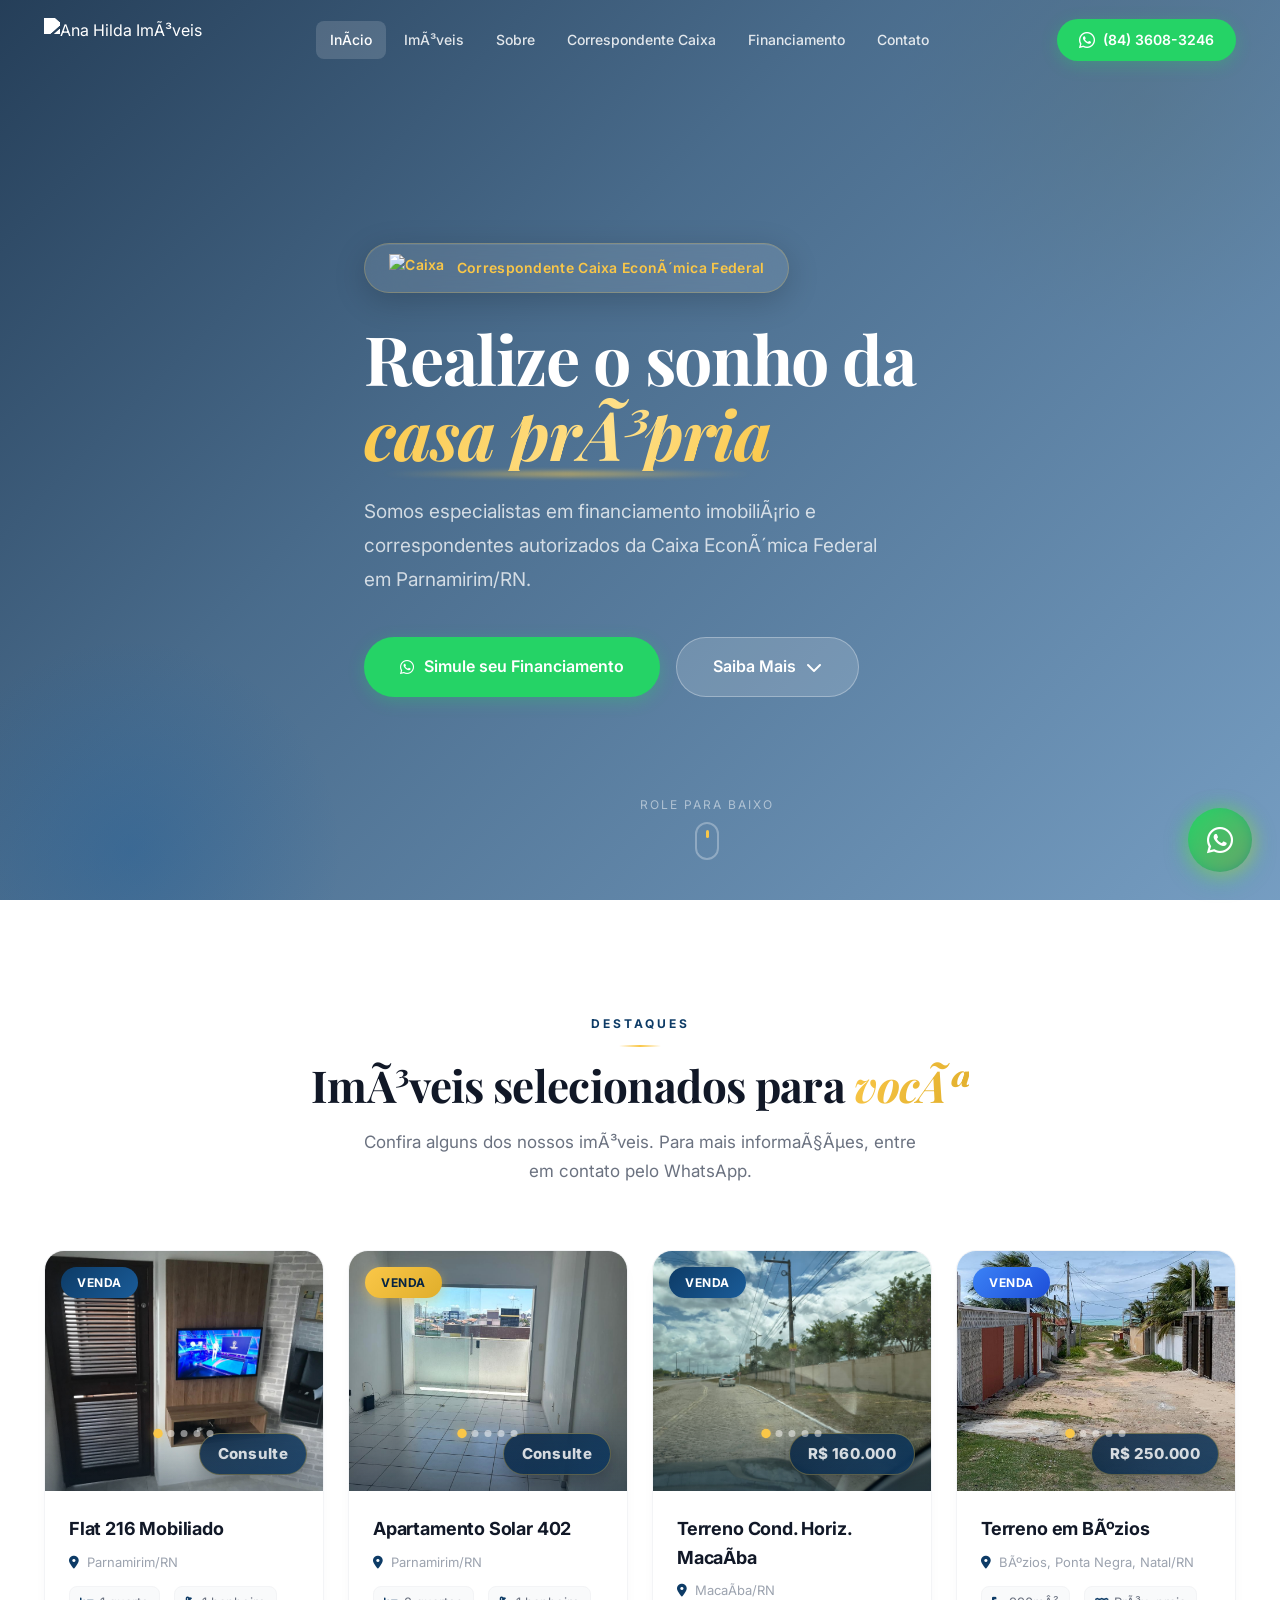
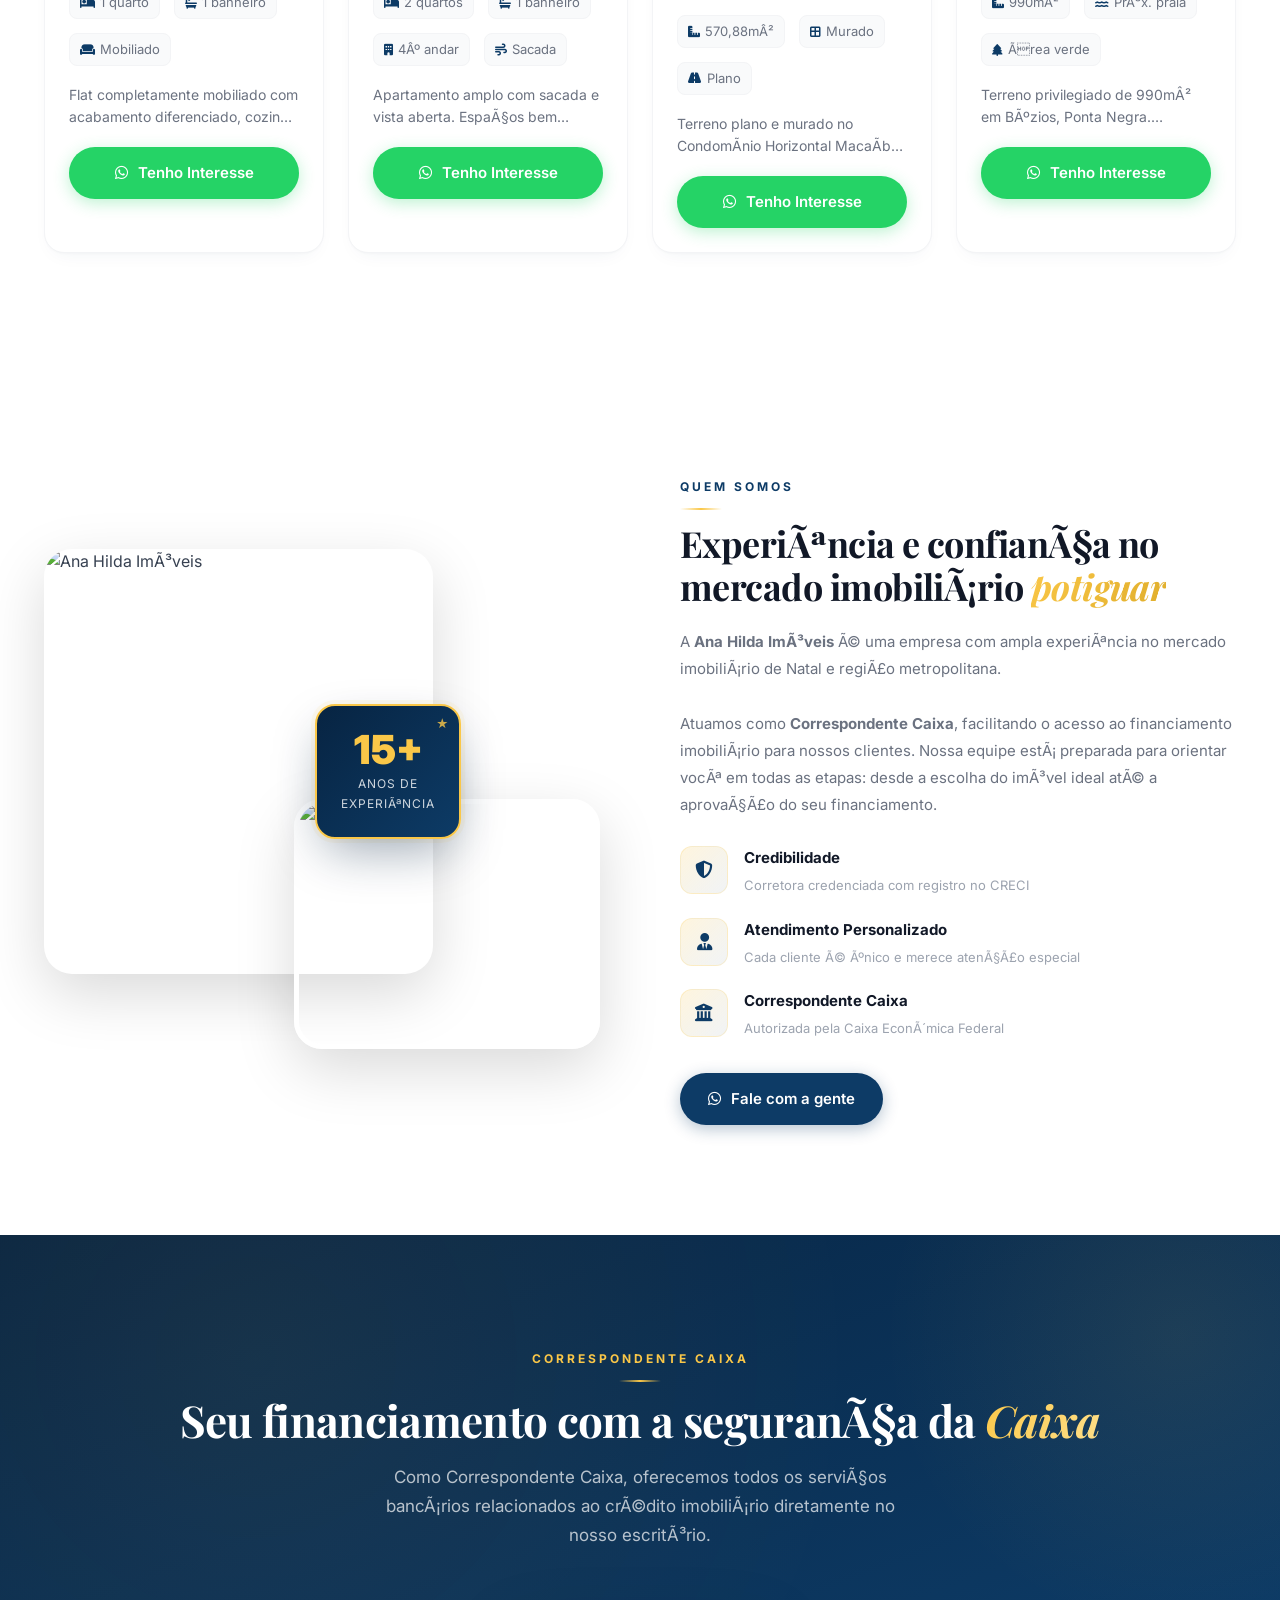
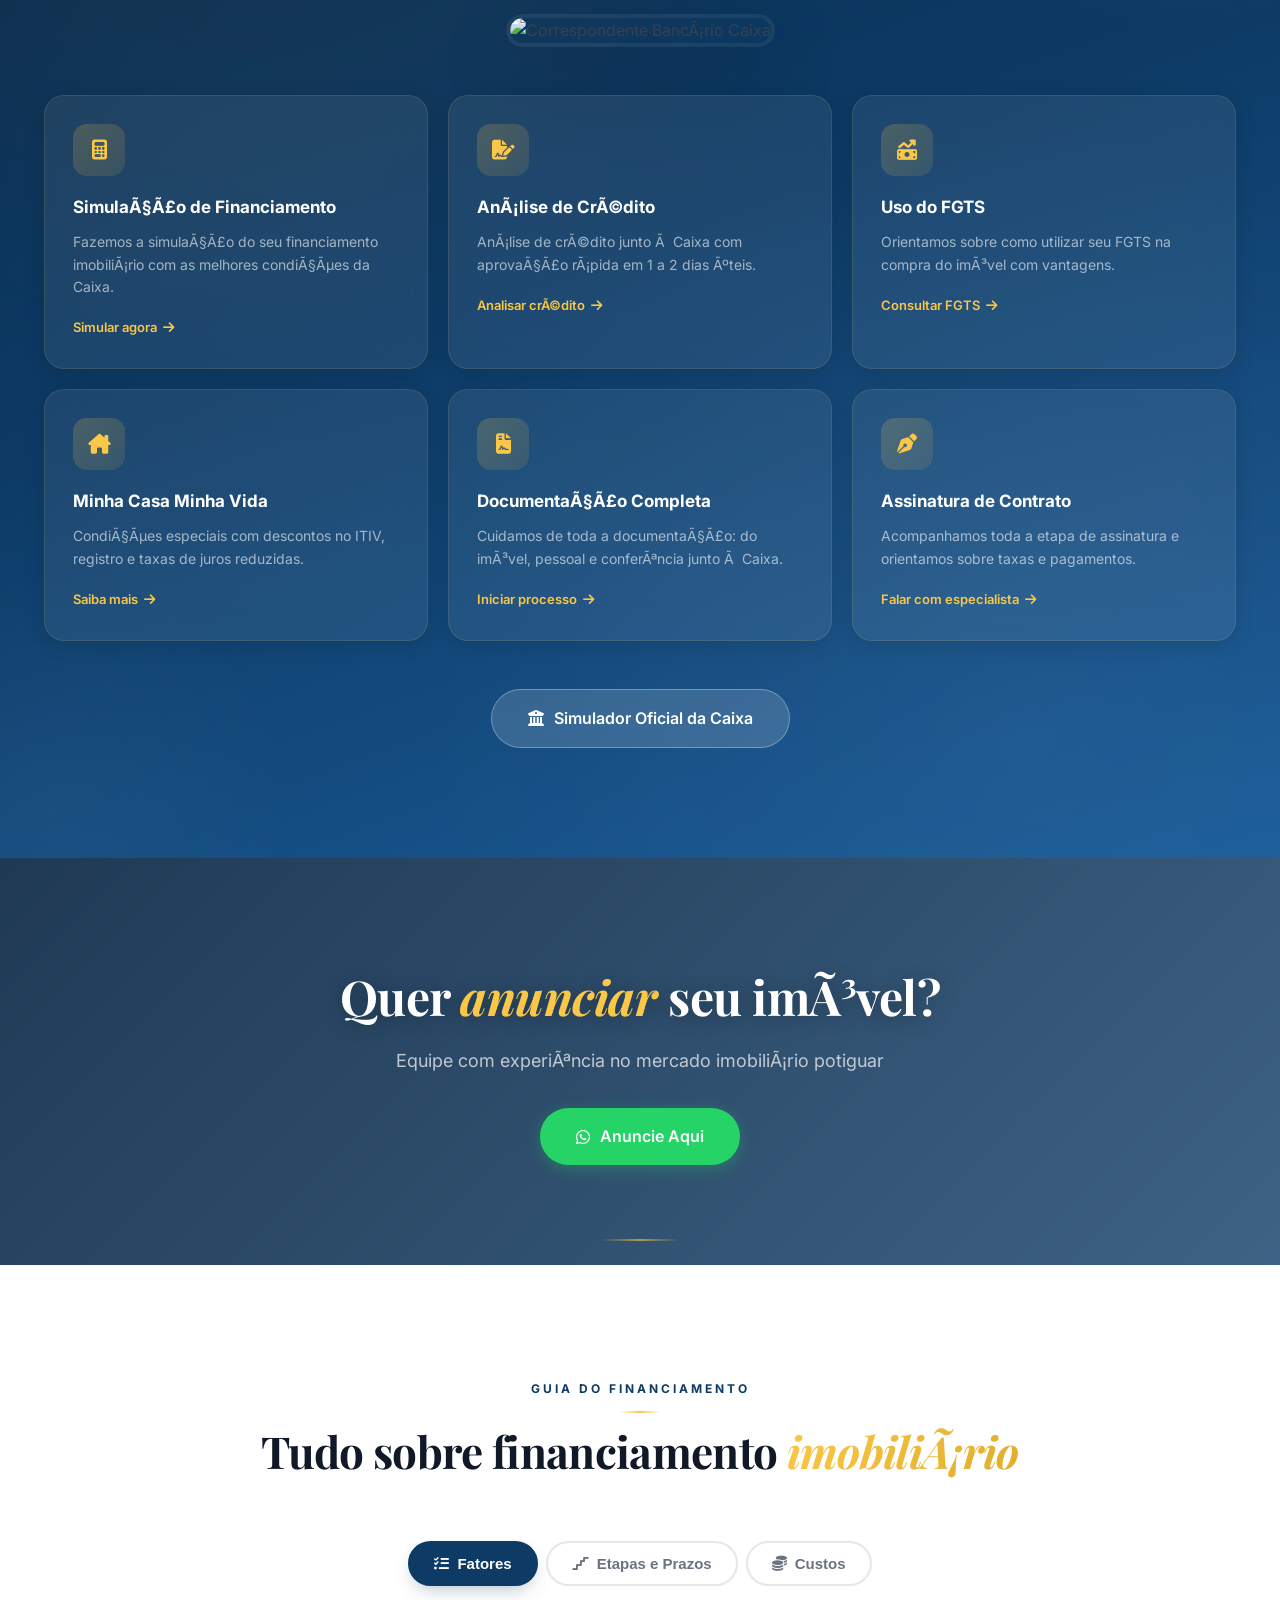
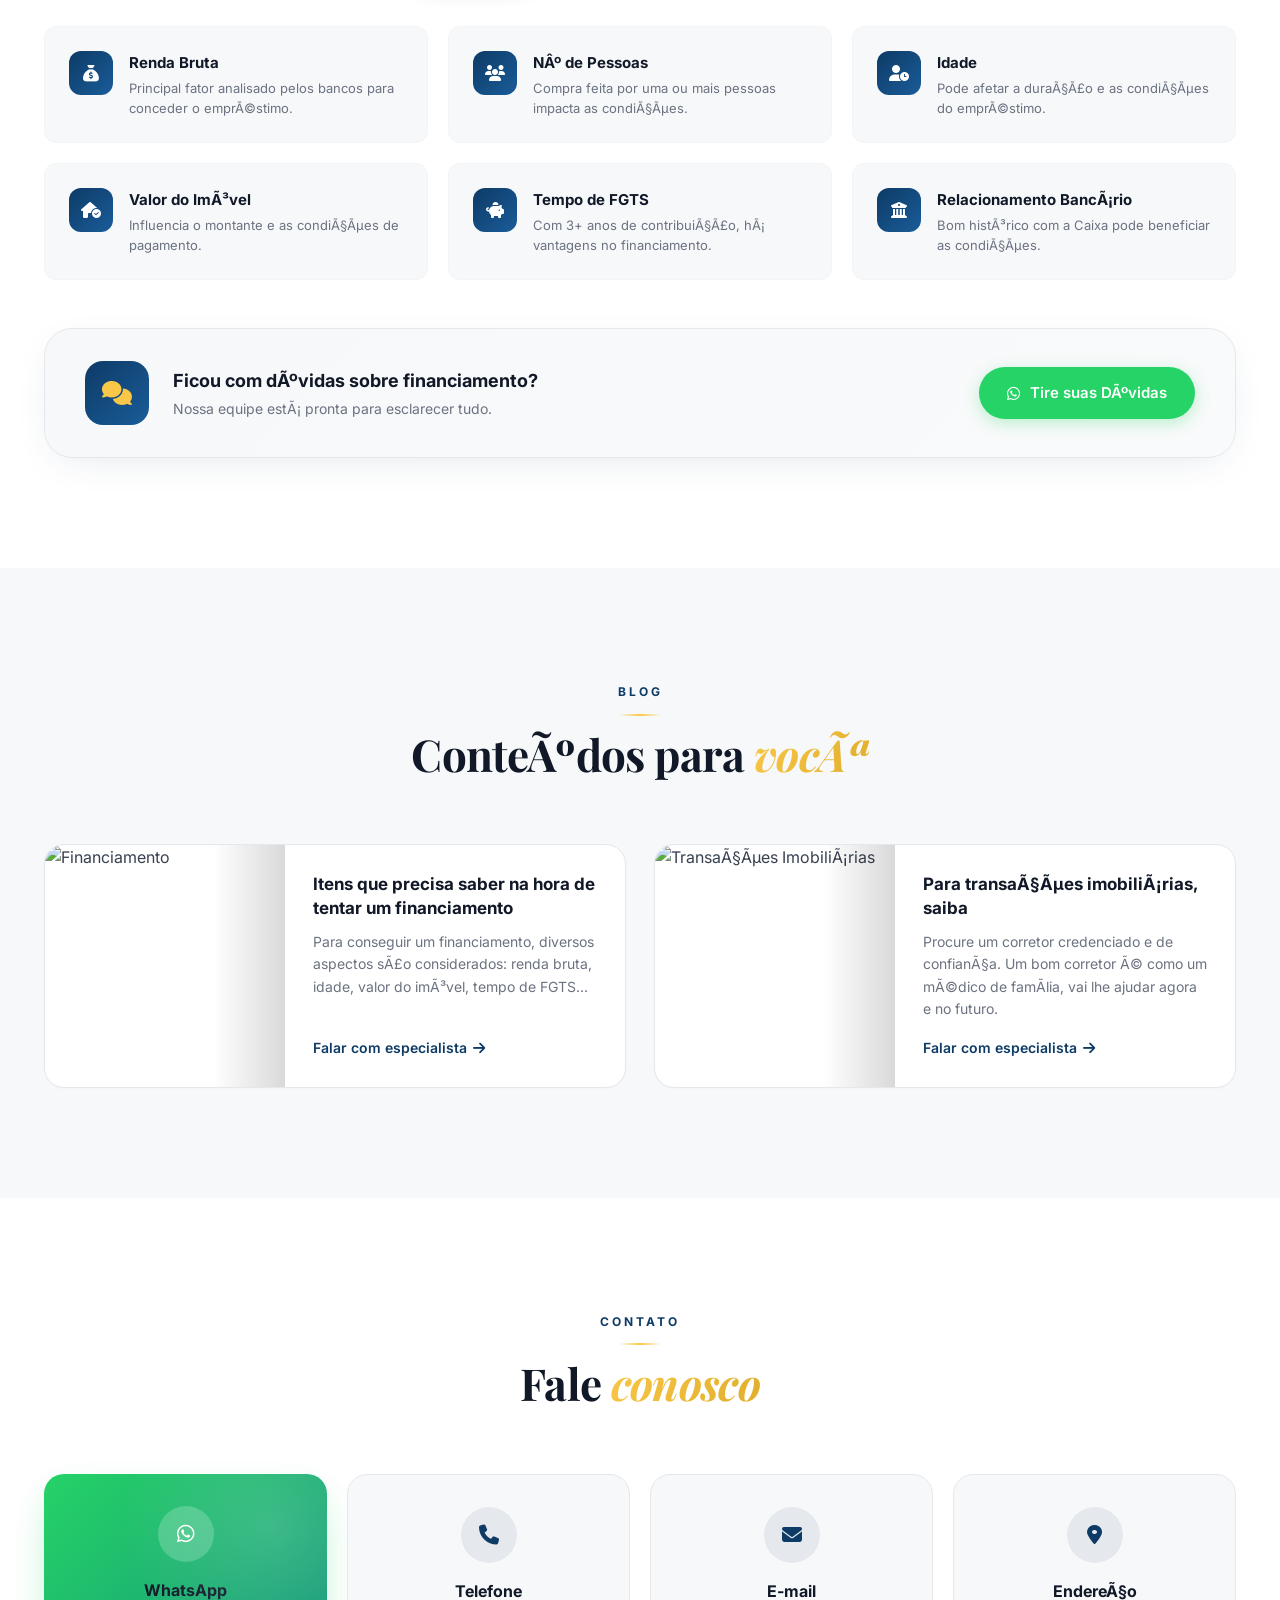
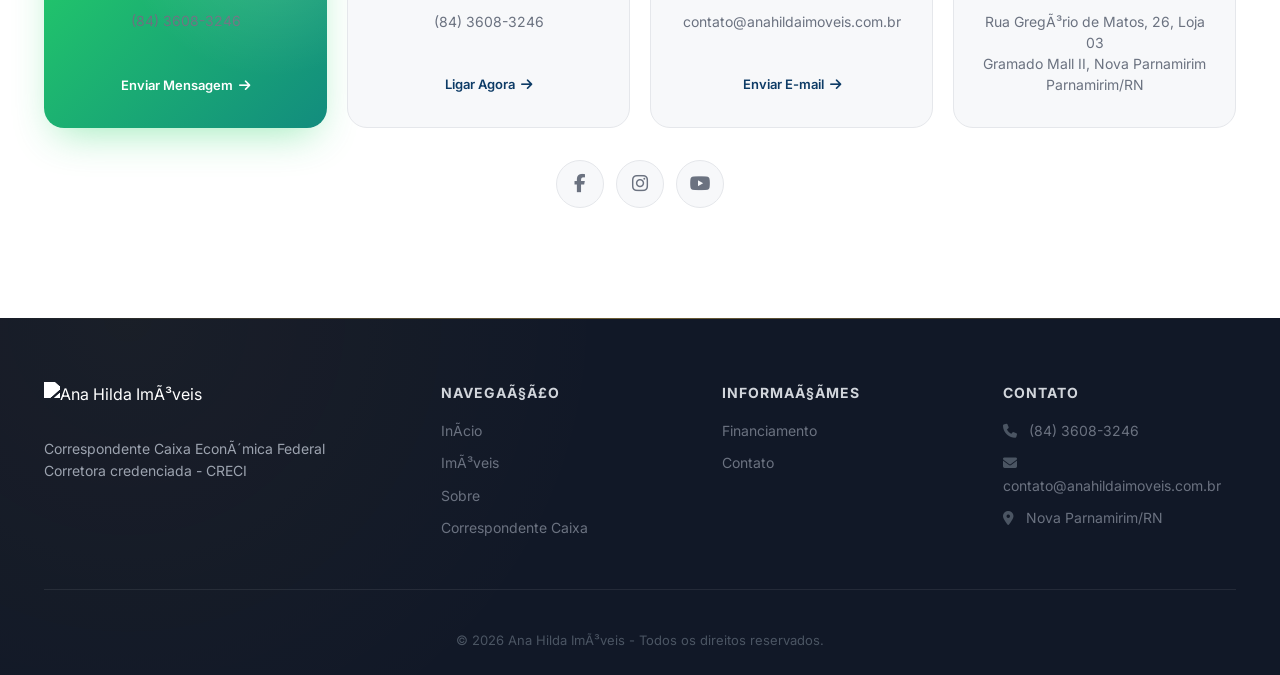
==== commit 66953475: "Corrigir caminhos das imagens e sincronizar script.js" ====
--- a/index.html
+++ b/index.html
@@ -1,10 +1,10 @@
-<!DOCTYPE html>
+﻿<!DOCTYPE html>
 <html lang="pt-BR">
 <head>
     <meta charset="UTF-8">
     <meta name="viewport" content="width=device-width, initial-scale=1.0">
-    <title>Ana Hilda Imóveis | Correspondente Caixa - Parnamirim/RN</title>
-    <meta name="description" content="Ana Hilda Imóveis - Correspondente Caixa em Parnamirim/RN. Financiamento imobiliário, simulação de crédito, compra e venda de imóveis.">
+    <title>Ana Hilda ImÃ³veis | Correspondente Caixa - Parnamirim/RN</title>
+    <meta name="description" content="Ana Hilda ImÃ³veis - Correspondente Caixa em Parnamirim/RN. Financiamento imobiliÃ¡rio, simulaÃ§Ã£o de crÃ©dito, compra e venda de imÃ³veis.">
     <link rel="icon" type="image/svg+xml" href="https://www.anahildaimoveis.com.br/images/icons/logo.svg">
     <link rel="preconnect" href="https://fonts.googleapis.com">
     <link rel="preconnect" href="https://fonts.gstatic.com" crossorigin>
@@ -25,11 +25,11 @@
     <header class="header" id="header">
         <div class="container header-container">
             <a href="#inicio" class="logo">
-                <img src="https://www.anahildaimoveis.com.br/images/icons/logo.svg" alt="Ana Hilda Imóveis" class="logo-img">
+                <img src="https://www.anahildaimoveis.com.br/images/icons/logo.svg" alt="Ana Hilda ImÃ³veis" class="logo-img">
             </a>
             <nav class="nav" id="nav">
-                <a href="#inicio" class="nav-link active">Início</a>
-                <a href="#imoveis" class="nav-link">Imóveis</a>
+                <a href="#inicio" class="nav-link active">InÃ­cio</a>
+                <a href="#imoveis" class="nav-link">ImÃ³veis</a>
                 <a href="#sobre" class="nav-link">Sobre</a>
                 <a href="#correspondente" class="nav-link">Correspondente Caixa</a>
                 <a href="#financiamento" class="nav-link">Financiamento</a>
@@ -58,13 +58,13 @@
         <div class="container hero-content">
             <div class="hero-badge">
                 <img src="https://www.anahildaimoveis.com.br/images/caixa.png" alt="Caixa" class="hero-badge-img">
-                Correspondente Caixa Econômica Federal
+                Correspondente Caixa EconÃ´mica Federal
             </div>
             <h1>
                 <span class="hero-line">Realize o sonho da</span>
-                <span class="hero-line"><em class="highlight">casa própria</em></span>
+                <span class="hero-line"><em class="highlight">casa prÃ³pria</em></span>
             </h1>
-            <p class="hero-subtitle">Somos especialistas em financiamento imobiliário e correspondentes autorizados da Caixa Econômica Federal em Parnamirim/RN.</p>
+            <p class="hero-subtitle">Somos especialistas em financiamento imobiliÃ¡rio e correspondentes autorizados da Caixa EconÃ´mica Federal em Parnamirim/RN.</p>
             <div class="hero-actions">
                 <a href="https://api.whatsapp.com/send?phone=558436083246&text=Ol%C3%A1!%20Gostaria%20de%20simular%20um%20financiamento." class="btn btn-whatsapp btn-lg" target="_blank" rel="noopener noreferrer">
                     <i class="fa-brands fa-whatsapp"></i> Simule seu Financiamento
@@ -80,13 +80,13 @@
         </div>
     </section>
 
-    <!-- Imóveis em Destaque -->
+    <!-- ImÃ³veis em Destaque -->
     <section class="section section-properties" id="imoveis">
         <div class="container">
             <div class="section-header">
                 <span class="section-tag">Destaques</span>
-                <h2 class="section-title">Imóveis selecionados para <em>você</em></h2>
-                <p class="section-desc">Confira alguns dos nossos imóveis. Para mais informações, entre em contato pelo WhatsApp.</p>
+                <h2 class="section-title">ImÃ³veis selecionados para <em>vocÃª</em></h2>
+                <p class="section-desc">Confira alguns dos nossos imÃ³veis. Para mais informaÃ§Ãµes, entre em contato pelo WhatsApp.</p>
             </div>
             <div class="properties-grid">
 
@@ -95,14 +95,14 @@
                     <div class="property-image-wrap">
                         <div class="prop-carousel">
                             <div class="prop-carousel-track">
-                                <img src="assets/imoveis/flat%20216-/flat%20216/WhatsApp%20Image%202026-02-02%20at%2010.29.36.jpeg" alt="Flat 216 - Sala" class="property-img" loading="lazy">
-                                <img src="assets/imoveis/flat%20216-/flat%20216/WhatsApp%20Image%202026-02-02%20at%2010.29.37.jpeg" alt="Flat 216 - Cozinha" class="property-img" loading="lazy">
-                                <img src="assets/imoveis/flat%20216-/flat%20216/WhatsApp%20Image%202026-02-02%20at%2010.29.39.jpeg" alt="Flat 216 - Área" class="property-img" loading="lazy">
-                                <img src="assets/imoveis/flat%20216-/flat%20216/WhatsApp%20Image%202026-02-02%20at%2010.29.40.jpeg" alt="Flat 216 - Detalhe" class="property-img" loading="lazy">
-                                <img src="assets/imoveis/flat%20216-/flat%20216/WhatsApp%20Image%202026-02-02%20at%2010.30.32.jpeg" alt="Flat 216 - Vista" class="property-img" loading="lazy">
+                                <img src="anahilda/assets/imoveis/flat%20216-/flat%20216/WhatsApp%20Image%202026-02-02%20at%2010.29.36.jpeg" alt="Flat 216 - Sala" class="property-img" loading="lazy">
+                                <img src="anahilda/assets/imoveis/flat%20216-/flat%20216/WhatsApp%20Image%202026-02-02%20at%2010.29.37.jpeg" alt="Flat 216 - Cozinha" class="property-img" loading="lazy">
+                                <img src="anahilda/assets/imoveis/flat%20216-/flat%20216/WhatsApp%20Image%202026-02-02%20at%2010.29.39.jpeg" alt="Flat 216 - Ãrea" class="property-img" loading="lazy">
+                                <img src="anahilda/assets/imoveis/flat%20216-/flat%20216/WhatsApp%20Image%202026-02-02%20at%2010.29.40.jpeg" alt="Flat 216 - Detalhe" class="property-img" loading="lazy">
+                                <img src="anahilda/assets/imoveis/flat%20216-/flat%20216/WhatsApp%20Image%202026-02-02%20at%2010.30.32.jpeg" alt="Flat 216 - Vista" class="property-img" loading="lazy">
                             </div>
                             <button class="prop-carousel-btn prop-prev" aria-label="Foto anterior"><i class="fa-solid fa-chevron-left"></i></button>
-                            <button class="prop-carousel-btn prop-next" aria-label="Próxima foto"><i class="fa-solid fa-chevron-right"></i></button>
+                            <button class="prop-carousel-btn prop-next" aria-label="PrÃ³xima foto"><i class="fa-solid fa-chevron-right"></i></button>
                             <div class="prop-carousel-dots">
                                 <span class="prop-dot active"></span>
                                 <span class="prop-dot"></span>
@@ -122,7 +122,7 @@
                             <span><i class="fa-solid fa-bath"></i> 1 banheiro</span>
                             <span><i class="fa-solid fa-couch"></i> Mobiliado</span>
                         </div>
-                        <p class="property-desc">Flat completamente mobiliado com acabamento diferenciado, cozinha americana integrada e estilo único. Perfeito para morar ou investir.</p>
+                        <p class="property-desc">Flat completamente mobiliado com acabamento diferenciado, cozinha americana integrada e estilo Ãºnico. Perfeito para morar ou investir.</p>
                         <a href="https://api.whatsapp.com/send?phone=558436083246&text=Ol%C3%A1!%20Tenho%20interesse%20no%20Flat%20216%20Mobiliado." class="btn btn-whatsapp btn-block" target="_blank" rel="noopener noreferrer">
                             <i class="fa-brands fa-whatsapp"></i> Tenho Interesse
                         </a>
@@ -134,14 +134,14 @@
                     <div class="property-image-wrap">
                         <div class="prop-carousel">
                             <div class="prop-carousel-track">
-                                <img src="assets/imoveis/solar%20402/solar%20402/WhatsApp%20Image%202026-04-07%20at%2013.57.34.jpeg" alt="Solar 402 - Sala" class="property-img" loading="lazy">
-                                <img src="assets/imoveis/solar%20402/solar%20402/WhatsApp%20Image%202026-04-07%20at%2013.57.34%20(1).jpeg" alt="Solar 402 - Quarto" class="property-img" loading="lazy">
-                                <img src="assets/imoveis/solar%20402/solar%20402/WhatsApp%20Image%202026-04-07%20at%2013.57.34%20(2).jpeg" alt="Solar 402 - Área" class="property-img" loading="lazy">
-                                <img src="assets/imoveis/solar%20402/solar%20402/WhatsApp%20Image%202026-04-07%20at%2013.57.35.jpeg" alt="Solar 402 - Vista" class="property-img" loading="lazy">
-                                <img src="assets/imoveis/solar%20402/solar%20402/WhatsApp%20Image%202026-04-07%20at%2013.57.35%20(1).jpeg" alt="Solar 402 - Detalhe" class="property-img" loading="lazy">
+                                <img src="anahilda/assets/imoveis/solar%20402/solar%20402/WhatsApp%20Image%202026-04-07%20at%2013.57.34.jpeg" alt="Solar 402 - Sala" class="property-img" loading="lazy">
+                                <img src="anahilda/assets/imoveis/solar%20402/solar%20402/WhatsApp%20Image%202026-04-07%20at%2013.57.34%20(1).jpeg" alt="Solar 402 - Quarto" class="property-img" loading="lazy">
+                                <img src="anahilda/assets/imoveis/solar%20402/solar%20402/WhatsApp%20Image%202026-04-07%20at%2013.57.34%20(2).jpeg" alt="Solar 402 - Ãrea" class="property-img" loading="lazy">
+                                <img src="anahilda/assets/imoveis/solar%20402/solar%20402/WhatsApp%20Image%202026-04-07%20at%2013.57.35.jpeg" alt="Solar 402 - Vista" class="property-img" loading="lazy">
+                                <img src="anahilda/assets/imoveis/solar%20402/solar%20402/WhatsApp%20Image%202026-04-07%20at%2013.57.35%20(1).jpeg" alt="Solar 402 - Detalhe" class="property-img" loading="lazy">
                             </div>
                             <button class="prop-carousel-btn prop-prev" aria-label="Foto anterior"><i class="fa-solid fa-chevron-left"></i></button>
-                            <button class="prop-carousel-btn prop-next" aria-label="Próxima foto"><i class="fa-solid fa-chevron-right"></i></button>
+                            <button class="prop-carousel-btn prop-next" aria-label="PrÃ³xima foto"><i class="fa-solid fa-chevron-right"></i></button>
                             <div class="prop-carousel-dots">
                                 <span class="prop-dot active"></span>
                                 <span class="prop-dot"></span>
@@ -159,29 +159,29 @@
                         <div class="property-details">
                             <span><i class="fa-solid fa-bed"></i> 2 quartos</span>
                             <span><i class="fa-solid fa-bath"></i> 1 banheiro</span>
-                            <span><i class="fa-solid fa-building"></i> 4º andar</span>
+                            <span><i class="fa-solid fa-building"></i> 4Âº andar</span>
                             <span><i class="fa-solid fa-wind"></i> Sacada</span>
                         </div>
-                        <p class="property-desc">Apartamento amplo com sacada e vista aberta. Espaços bem distribuídos em ótima localização em Parnamirim.</p>
+                        <p class="property-desc">Apartamento amplo com sacada e vista aberta. EspaÃ§os bem distribuÃ­dos em Ã³tima localizaÃ§Ã£o em Parnamirim.</p>
                         <a href="https://api.whatsapp.com/send?phone=558436083246&text=Ol%C3%A1!%20Tenho%20interesse%20no%20Apartamento%20Solar%20402." class="btn btn-whatsapp btn-block" target="_blank" rel="noopener noreferrer">
                             <i class="fa-brands fa-whatsapp"></i> Tenho Interesse
                         </a>
                     </div>
                 </div>
 
-                <!-- Terreno Macaíba -->
+                <!-- Terreno MacaÃ­ba -->
                 <div class="property-card">
                     <div class="property-image-wrap">
                         <div class="prop-carousel">
                             <div class="prop-carousel-track">
-                                <img src="assets/imoveis/terreno%20160mil%20horizonte%20macaiba%20Erotilde/terreno%20160mil%20horizonte%20macaiba%20Erotilde/WhatsApp%20Image%202026-01-12%20at%2011.21.08.jpeg" alt="Terreno Macaíba - Vista 1" class="property-img" loading="lazy">
-                                <img src="assets/imoveis/terreno%20160mil%20horizonte%20macaiba%20Erotilde/terreno%20160mil%20horizonte%20macaiba%20Erotilde/WhatsApp%20Image%202026-01-12%20at%2011.21.08%20(1).jpeg" alt="Terreno Macaíba - Vista 2" class="property-img" loading="lazy">
-                                <img src="assets/imoveis/terreno%20160mil%20horizonte%20macaiba%20Erotilde/terreno%20160mil%20horizonte%20macaiba%20Erotilde/WhatsApp%20Image%202026-01-12%20at%2011.21.08%20(2).jpeg" alt="Terreno Macaíba - Vista 3" class="property-img" loading="lazy">
-                                <img src="assets/imoveis/terreno%20160mil%20horizonte%20macaiba%20Erotilde/terreno%20160mil%20horizonte%20macaiba%20Erotilde/WhatsApp%20Image%202026-01-29%20at%2016.35.56.jpeg" alt="Terreno Macaíba - Vista 4" class="property-img" loading="lazy">
-                                <img src="assets/imoveis/terreno%20160mil%20horizonte%20macaiba%20Erotilde/terreno%20160mil%20horizonte%20macaiba%20Erotilde/WhatsApp%20Image%202026-01-29%20at%2016.35.58.jpeg" alt="Terreno Macaíba - Vista 5" class="property-img" loading="lazy">
+                                <img src="anahilda/assets/imoveis/terreno%20160mil%20horizonte%20macaiba%20Erotilde/terreno%20160mil%20horizonte%20macaiba%20Erotilde/WhatsApp%20Image%202026-01-12%20at%2011.21.08.jpeg" alt="Terreno MacaÃ­ba - Vista 1" class="property-img" loading="lazy">
+                                <img src="anahilda/assets/imoveis/terreno%20160mil%20horizonte%20macaiba%20Erotilde/terreno%20160mil%20horizonte%20macaiba%20Erotilde/WhatsApp%20Image%202026-01-12%20at%2011.21.08%20(1).jpeg" alt="Terreno MacaÃ­ba - Vista 2" class="property-img" loading="lazy">
+                                <img src="anahilda/assets/imoveis/terreno%20160mil%20horizonte%20macaiba%20Erotilde/terreno%20160mil%20horizonte%20macaiba%20Erotilde/WhatsApp%20Image%202026-01-12%20at%2011.21.08%20(2).jpeg" alt="Terreno MacaÃ­ba - Vista 3" class="property-img" loading="lazy">
+                                <img src="anahilda/assets/imoveis/terreno%20160mil%20horizonte%20macaiba%20Erotilde/terreno%20160mil%20horizonte%20macaiba%20Erotilde/WhatsApp%20Image%202026-01-29%20at%2016.35.56.jpeg" alt="Terreno MacaÃ­ba - Vista 4" class="property-img" loading="lazy">
+                                <img src="anahilda/assets/imoveis/terreno%20160mil%20horizonte%20macaiba%20Erotilde/terreno%20160mil%20horizonte%20macaiba%20Erotilde/WhatsApp%20Image%202026-01-29%20at%2016.35.58.jpeg" alt="Terreno MacaÃ­ba - Vista 5" class="property-img" loading="lazy">
                             </div>
                             <button class="prop-carousel-btn prop-prev" aria-label="Foto anterior"><i class="fa-solid fa-chevron-left"></i></button>
-                            <button class="prop-carousel-btn prop-next" aria-label="Próxima foto"><i class="fa-solid fa-chevron-right"></i></button>
+                            <button class="prop-carousel-btn prop-next" aria-label="PrÃ³xima foto"><i class="fa-solid fa-chevron-right"></i></button>
                             <div class="prop-carousel-dots">
                                 <span class="prop-dot active"></span>
                                 <span class="prop-dot"></span>
@@ -194,33 +194,33 @@
                         <div class="property-price-tag">R$ 160.000</div>
                     </div>
                     <div class="property-info">
-                        <h3>Terreno Cond. Horiz. Macaíba</h3>
-                        <p class="property-location"><i class="fa-solid fa-location-dot"></i> Macaíba/RN</p>
+                        <h3>Terreno Cond. Horiz. MacaÃ­ba</h3>
+                        <p class="property-location"><i class="fa-solid fa-location-dot"></i> MacaÃ­ba/RN</p>
                         <div class="property-details">
-                            <span><i class="fa-solid fa-ruler-combined"></i> 570,88m²</span>
+                            <span><i class="fa-solid fa-ruler-combined"></i> 570,88mÂ²</span>
                             <span><i class="fa-solid fa-border-all"></i> Murado</span>
                             <span><i class="fa-solid fa-road"></i> Plano</span>
                         </div>
-                        <p class="property-desc">Terreno plano e murado no Condomínio Horizontal Macaíba. Área de 570,88m² com água, iluminação pública e rede elétrica.</p>
+                        <p class="property-desc">Terreno plano e murado no CondomÃ­nio Horizontal MacaÃ­ba. Ãrea de 570,88mÂ² com Ã¡gua, iluminaÃ§Ã£o pÃºblica e rede elÃ©trica.</p>
                         <a href="https://api.whatsapp.com/send?phone=558436083246&text=Ol%C3%A1!%20Tenho%20interesse%20no%20Terreno%20do%20Condom%C3%ADnio%20Horizontal%20Maca%C3%ADba%20-%20R%24%20160.000." class="btn btn-whatsapp btn-block" target="_blank" rel="noopener noreferrer">
                             <i class="fa-brands fa-whatsapp"></i> Tenho Interesse
                         </a>
                     </div>
                 </div>
 
-                <!-- Terreno Búzios -->
+                <!-- Terreno BÃºzios -->
                 <div class="property-card">
                     <div class="property-image-wrap">
                         <div class="prop-carousel">
                             <div class="prop-carousel-track">
-                                <img src="assets/imoveis/VT%20709/VT%20709/buzios/096e2697-5a8a-4352-9773-7cfca054fbc2.jpg" alt="Terreno Búzios - Vista 1" class="property-img" loading="lazy">
-                                <img src="assets/imoveis/VT%20709/VT%20709/buzios/18f11001-a6d5-4033-9725-65ba3f1792ce.jpg" alt="Terreno Búzios - Vista 2" class="property-img" loading="lazy">
-                                <img src="assets/imoveis/VT%20709/VT%20709/buzios/24b9fb33-75a2-4a51-8d35-2f95c7cdd009.jpg" alt="Terreno Búzios - Vista 3" class="property-img" loading="lazy">
-                                <img src="assets/imoveis/VT%20709/VT%20709/buzios/2fa2c7d3-fbe2-4171-9cd9-f038dd92f952.jpg" alt="Terreno Búzios - Vista 4" class="property-img" loading="lazy">
-                                <img src="assets/imoveis/VT%20709/VT%20709/buzios/ada54fe7-adff-42fb-9666-6081fb891cc9.jpg" alt="Terreno Búzios - Vista 5" class="property-img" loading="lazy">
+                                <img src="anahilda/assets/imoveis/VT%20709/VT%20709/buzios/096e2697-5a8a-4352-9773-7cfca054fbc2.jpg" alt="Terreno BÃºzios - Vista 1" class="property-img" loading="lazy">
+                                <img src="anahilda/assets/imoveis/VT%20709/VT%20709/buzios/18f11001-a6d5-4033-9725-65ba3f1792ce.jpg" alt="Terreno BÃºzios - Vista 2" class="property-img" loading="lazy">
+                                <img src="anahilda/assets/imoveis/VT%20709/VT%20709/buzios/24b9fb33-75a2-4a51-8d35-2f95c7cdd009.jpg" alt="Terreno BÃºzios - Vista 3" class="property-img" loading="lazy">
+                                <img src="anahilda/assets/imoveis/VT%20709/VT%20709/buzios/2fa2c7d3-fbe2-4171-9cd9-f038dd92f952.jpg" alt="Terreno BÃºzios - Vista 4" class="property-img" loading="lazy">
+                                <img src="anahilda/assets/imoveis/VT%20709/VT%20709/buzios/ada54fe7-adff-42fb-9666-6081fb891cc9.jpg" alt="Terreno BÃºzios - Vista 5" class="property-img" loading="lazy">
                             </div>
                             <button class="prop-carousel-btn prop-prev" aria-label="Foto anterior"><i class="fa-solid fa-chevron-left"></i></button>
-                            <button class="prop-carousel-btn prop-next" aria-label="Próxima foto"><i class="fa-solid fa-chevron-right"></i></button>
+                            <button class="prop-carousel-btn prop-next" aria-label="PrÃ³xima foto"><i class="fa-solid fa-chevron-right"></i></button>
                             <div class="prop-carousel-dots">
                                 <span class="prop-dot active"></span>
                                 <span class="prop-dot"></span>
@@ -233,14 +233,14 @@
                         <div class="property-price-tag">R$ 250.000</div>
                     </div>
                     <div class="property-info">
-                        <h3>Terreno em Búzios</h3>
-                        <p class="property-location"><i class="fa-solid fa-location-dot"></i> Búzios, Ponta Negra, Natal/RN</p>
+                        <h3>Terreno em BÃºzios</h3>
+                        <p class="property-location"><i class="fa-solid fa-location-dot"></i> BÃºzios, Ponta Negra, Natal/RN</p>
                         <div class="property-details">
-                            <span><i class="fa-solid fa-ruler-combined"></i> 990m²</span>
-                            <span><i class="fa-solid fa-water"></i> Próx. praia</span>
-                            <span><i class="fa-solid fa-tree"></i> Área verde</span>
-                        </div>
-                        <p class="property-desc">Terreno privilegiado de 990m² em Búzios, Ponta Negra. Localização a poucos metros do mar, em uma das regiões mais valorizadas do RN.</p>
+                            <span><i class="fa-solid fa-ruler-combined"></i> 990mÂ²</span>
+                            <span><i class="fa-solid fa-water"></i> PrÃ³x. praia</span>
+                            <span><i class="fa-solid fa-tree"></i> Ãrea verde</span>
+                        </div>
+                        <p class="property-desc">Terreno privilegiado de 990mÂ² em BÃºzios, Ponta Negra. LocalizaÃ§Ã£o a poucos metros do mar, em uma das regiÃµes mais valorizadas do RN.</p>
                         <a href="https://api.whatsapp.com/send?phone=558436083246&text=Ol%C3%A1!%20Tenho%20interesse%20no%20Terreno%20em%20B%C3%BAzios%20-%20R%24%20250.000." class="btn btn-whatsapp btn-block" target="_blank" rel="noopener noreferrer">
                             <i class="fa-brands fa-whatsapp"></i> Tenho Interesse
                         </a>
@@ -257,21 +257,21 @@
             <div class="about-grid">
                 <div class="about-visual">
                     <div class="about-img-main">
-                        <img src="https://www.anahildaimoveis.com.br/storage/6cd33219439816ec2b8a72f37dd2b15e.jpg" alt="Ana Hilda Imóveis" loading="lazy">
+                        <img src="https://www.anahildaimoveis.com.br/storage/6cd33219439816ec2b8a72f37dd2b15e.jpg" alt="Ana Hilda ImÃ³veis" loading="lazy">
                     </div>
                     <div class="about-img-secondary">
-                        <img src="https://www.anahildaimoveis.com.br/storage/6be5751e2542e3f77f32aef439440cd1.jpg" alt="Imóvel" loading="lazy">
+                        <img src="https://www.anahildaimoveis.com.br/storage/6be5751e2542e3f77f32aef439440cd1.jpg" alt="ImÃ³vel" loading="lazy">
                     </div>
                     <div class="about-experience-badge">
                         <span class="about-exp-number">15+</span>
-                        <span class="about-exp-text">Anos de<br>experiência</span>
+                        <span class="about-exp-text">Anos de<br>experiÃªncia</span>
                     </div>
                 </div>
                 <div class="about-text">
                     <span class="section-tag">Quem Somos</span>
-                    <h2 class="section-title">Experiência e confiança no mercado imobiliário <em>potiguar</em></h2>
-                    <p class="about-lead">A <strong>Ana Hilda Imóveis</strong> é uma empresa com ampla experiência no mercado imobiliário de Natal e região metropolitana.</p>
-                    <p>Atuamos como <strong>Correspondente Caixa</strong>, facilitando o acesso ao financiamento imobiliário para nossos clientes. Nossa equipe está preparada para orientar você em todas as etapas: desde a escolha do imóvel ideal até a aprovação do seu financiamento.</p>
+                    <h2 class="section-title">ExperiÃªncia e confianÃ§a no mercado imobiliÃ¡rio <em>potiguar</em></h2>
+                    <p class="about-lead">A <strong>Ana Hilda ImÃ³veis</strong> Ã© uma empresa com ampla experiÃªncia no mercado imobiliÃ¡rio de Natal e regiÃ£o metropolitana.</p>
+                    <p>Atuamos como <strong>Correspondente Caixa</strong>, facilitando o acesso ao financiamento imobiliÃ¡rio para nossos clientes. Nossa equipe estÃ¡ preparada para orientar vocÃª em todas as etapas: desde a escolha do imÃ³vel ideal atÃ© a aprovaÃ§Ã£o do seu financiamento.</p>
                     <div class="about-features">
                         <div class="about-feature">
                             <div class="feature-icon"><i class="fa-solid fa-shield-halved"></i></div>
@@ -284,14 +284,14 @@
                             <div class="feature-icon"><i class="fa-solid fa-user-tie"></i></div>
                             <div>
                                 <strong>Atendimento Personalizado</strong>
-                                <span>Cada cliente é único e merece atenção especial</span>
+                                <span>Cada cliente Ã© Ãºnico e merece atenÃ§Ã£o especial</span>
                             </div>
                         </div>
                         <div class="about-feature">
                             <div class="feature-icon"><i class="fa-solid fa-building-columns"></i></div>
                             <div>
                                 <strong>Correspondente Caixa</strong>
-                                <span>Autorizada pela Caixa Econômica Federal</span>
+                                <span>Autorizada pela Caixa EconÃ´mica Federal</span>
                             </div>
                         </div>
                     </div>
@@ -308,41 +308,41 @@
         <div class="container">
             <div class="section-header section-header-light">
                 <span class="section-tag section-tag-light">Correspondente Caixa</span>
-                <h2 class="section-title">Seu financiamento com a segurança da <em>Caixa</em></h2>
-                <p class="section-desc">Como Correspondente Caixa, oferecemos todos os serviços bancários relacionados ao crédito imobiliário diretamente no nosso escritório.</p>
+                <h2 class="section-title">Seu financiamento com a seguranÃ§a da <em>Caixa</em></h2>
+                <p class="section-desc">Como Correspondente Caixa, oferecemos todos os serviÃ§os bancÃ¡rios relacionados ao crÃ©dito imobiliÃ¡rio diretamente no nosso escritÃ³rio.</p>
             </div>
             <div class="caixa-banner">
-                <img src="https://www.anahildaimoveis.com.br/images/caixa.png" alt="Correspondente Bancário Caixa" class="caixa-banner-img">
+                <img src="https://www.anahildaimoveis.com.br/images/caixa.png" alt="Correspondente BancÃ¡rio Caixa" class="caixa-banner-img">
             </div>
             <div class="caixa-grid">
                 <div class="caixa-card">
                     <div class="caixa-icon"><i class="fa-solid fa-calculator"></i></div>
-                    <h3>Simulação de Financiamento</h3>
-                    <p>Fazemos a simulação do seu financiamento imobiliário com as melhores condições da Caixa.</p>
+                    <h3>SimulaÃ§Ã£o de Financiamento</h3>
+                    <p>Fazemos a simulaÃ§Ã£o do seu financiamento imobiliÃ¡rio com as melhores condiÃ§Ãµes da Caixa.</p>
                     <a href="https://api.whatsapp.com/send?phone=558436083246&text=Ol%C3%A1!%20Gostaria%20de%20fazer%20uma%20simula%C3%A7%C3%A3o%20de%20financiamento." class="caixa-link" target="_blank" rel="noopener noreferrer">Simular agora <i class="fa-solid fa-arrow-right"></i></a>
                 </div>
                 <div class="caixa-card">
                     <div class="caixa-icon"><i class="fa-solid fa-file-signature"></i></div>
-                    <h3>Análise de Crédito</h3>
-                    <p>Análise de crédito junto à Caixa com aprovação rápida em 1 a 2 dias úteis.</p>
-                    <a href="https://api.whatsapp.com/send?phone=558436083246&text=Ol%C3%A1!%20Gostaria%20de%20fazer%20uma%20an%C3%A1lise%20de%20cr%C3%A9dito." class="caixa-link" target="_blank" rel="noopener noreferrer">Analisar crédito <i class="fa-solid fa-arrow-right"></i></a>
+                    <h3>AnÃ¡lise de CrÃ©dito</h3>
+                    <p>AnÃ¡lise de crÃ©dito junto Ã  Caixa com aprovaÃ§Ã£o rÃ¡pida em 1 a 2 dias Ãºteis.</p>
+                    <a href="https://api.whatsapp.com/send?phone=558436083246&text=Ol%C3%A1!%20Gostaria%20de%20fazer%20uma%20an%C3%A1lise%20de%20cr%C3%A9dito." class="caixa-link" target="_blank" rel="noopener noreferrer">Analisar crÃ©dito <i class="fa-solid fa-arrow-right"></i></a>
                 </div>
                 <div class="caixa-card">
                     <div class="caixa-icon"><i class="fa-solid fa-money-bill-trend-up"></i></div>
                     <h3>Uso do FGTS</h3>
-                    <p>Orientamos sobre como utilizar seu FGTS na compra do imóvel com vantagens.</p>
+                    <p>Orientamos sobre como utilizar seu FGTS na compra do imÃ³vel com vantagens.</p>
                     <a href="https://api.whatsapp.com/send?phone=558436083246&text=Ol%C3%A1!%20Gostaria%20de%20saber%20como%20usar%20o%20FGTS%20no%20financiamento." class="caixa-link" target="_blank" rel="noopener noreferrer">Consultar FGTS <i class="fa-solid fa-arrow-right"></i></a>
                 </div>
                 <div class="caixa-card">
                     <div class="caixa-icon"><i class="fa-solid fa-house-chimney"></i></div>
                     <h3>Minha Casa Minha Vida</h3>
-                    <p>Condições especiais com descontos no ITIV, registro e taxas de juros reduzidas.</p>
+                    <p>CondiÃ§Ãµes especiais com descontos no ITIV, registro e taxas de juros reduzidas.</p>
                     <a href="https://api.whatsapp.com/send?phone=558436083246&text=Ol%C3%A1!%20Gostaria%20de%20saber%20sobre%20o%20Minha%20Casa%20Minha%20Vida." class="caixa-link" target="_blank" rel="noopener noreferrer">Saiba mais <i class="fa-solid fa-arrow-right"></i></a>
                 </div>
                 <div class="caixa-card">
                     <div class="caixa-icon"><i class="fa-solid fa-file-contract"></i></div>
-                    <h3>Documentação Completa</h3>
-                    <p>Cuidamos de toda a documentação: do imóvel, pessoal e conferência junto à Caixa.</p>
+                    <h3>DocumentaÃ§Ã£o Completa</h3>
+                    <p>Cuidamos de toda a documentaÃ§Ã£o: do imÃ³vel, pessoal e conferÃªncia junto Ã  Caixa.</p>
                     <a href="https://api.whatsapp.com/send?phone=558436083246&text=Ol%C3%A1!%20Preciso%20de%20ajuda%20com%20documenta%C3%A7%C3%A3o%20do%20financiamento." class="caixa-link" target="_blank" rel="noopener noreferrer">Iniciar processo <i class="fa-solid fa-arrow-right"></i></a>
                 </div>
                 <div class="caixa-card">
@@ -364,8 +364,8 @@
     <section class="cta-banner" style="background-image: url('https://www.anahildaimoveis.com.br/storage/a5a884e4cf1339f1665d600820ebb348.jpg')">
         <div class="cta-overlay"></div>
         <div class="container cta-content">
-            <h2>Quer <em>anunciar</em> seu imóvel?</h2>
-            <p>Equipe com experiência no mercado imobiliário potiguar</p>
+            <h2>Quer <em>anunciar</em> seu imÃ³vel?</h2>
+            <p>Equipe com experiÃªncia no mercado imobiliÃ¡rio potiguar</p>
             <a href="https://api.whatsapp.com/send?phone=558436083246&text=Ol%C3%A1!%20Gostaria%20de%20anunciar%20meu%20im%C3%B3vel." class="btn btn-whatsapp btn-lg" target="_blank" rel="noopener noreferrer">
                 <i class="fa-brands fa-whatsapp"></i> Anuncie Aqui
             </a>
@@ -377,7 +377,7 @@
         <div class="container">
             <div class="section-header">
                 <span class="section-tag">Guia do Financiamento</span>
-                <h2 class="section-title">Tudo sobre financiamento <em>imobiliário</em></h2>
+                <h2 class="section-title">Tudo sobre financiamento <em>imobiliÃ¡rio</em></h2>
             </div>
             <div class="finance-tabs">
                 <button class="finance-tab active" data-tab="fatores">
@@ -397,42 +397,42 @@
                             <div class="finance-item-icon"><i class="fa-solid fa-sack-dollar"></i></div>
                             <div>
                                 <strong>Renda Bruta</strong>
-                                <p>Principal fator analisado pelos bancos para conceder o empréstimo.</p>
+                                <p>Principal fator analisado pelos bancos para conceder o emprÃ©stimo.</p>
                             </div>
                         </div>
                         <div class="finance-item">
                             <div class="finance-item-icon"><i class="fa-solid fa-users"></i></div>
                             <div>
-                                <strong>Nº de Pessoas</strong>
-                                <p>Compra feita por uma ou mais pessoas impacta as condições.</p>
+                                <strong>NÂº de Pessoas</strong>
+                                <p>Compra feita por uma ou mais pessoas impacta as condiÃ§Ãµes.</p>
                             </div>
                         </div>
                         <div class="finance-item">
                             <div class="finance-item-icon"><i class="fa-solid fa-user-clock"></i></div>
                             <div>
                                 <strong>Idade</strong>
-                                <p>Pode afetar a duração e as condições do empréstimo.</p>
+                                <p>Pode afetar a duraÃ§Ã£o e as condiÃ§Ãµes do emprÃ©stimo.</p>
                             </div>
                         </div>
                         <div class="finance-item">
                             <div class="finance-item-icon"><i class="fa-solid fa-house-circle-check"></i></div>
                             <div>
-                                <strong>Valor do Imóvel</strong>
-                                <p>Influencia o montante e as condições de pagamento.</p>
+                                <strong>Valor do ImÃ³vel</strong>
+                                <p>Influencia o montante e as condiÃ§Ãµes de pagamento.</p>
                             </div>
                         </div>
                         <div class="finance-item">
                             <div class="finance-item-icon"><i class="fa-solid fa-piggy-bank"></i></div>
                             <div>
                                 <strong>Tempo de FGTS</strong>
-                                <p>Com 3+ anos de contribuição, há vantagens no financiamento.</p>
+                                <p>Com 3+ anos de contribuiÃ§Ã£o, hÃ¡ vantagens no financiamento.</p>
                             </div>
                         </div>
                         <div class="finance-item">
                             <div class="finance-item-icon"><i class="fa-solid fa-building-columns"></i></div>
                             <div>
-                                <strong>Relacionamento Bancário</strong>
-                                <p>Bom histórico com a Caixa pode beneficiar as condições.</p>
+                                <strong>Relacionamento BancÃ¡rio</strong>
+                                <p>Bom histÃ³rico com a Caixa pode beneficiar as condiÃ§Ãµes.</p>
                             </div>
                         </div>
                     </div>
@@ -442,50 +442,50 @@
                         <div class="finance-step">
                             <div class="step-number">01</div>
                             <div class="step-content">
-                                <strong>Aprovação do Crédito</strong>
-                                <span class="step-time"><i class="fa-regular fa-clock"></i> 1 a 2 dias úteis</span>
+                                <strong>AprovaÃ§Ã£o do CrÃ©dito</strong>
+                                <span class="step-time"><i class="fa-regular fa-clock"></i> 1 a 2 dias Ãºteis</span>
                             </div>
                         </div>
                         <div class="finance-step">
                             <div class="step-number">02</div>
                             <div class="step-content">
-                                <strong>Documentação do Imóvel</strong>
-                                <span class="step-time"><i class="fa-regular fa-clock"></i> 2 a 4 dias úteis</span>
+                                <strong>DocumentaÃ§Ã£o do ImÃ³vel</strong>
+                                <span class="step-time"><i class="fa-regular fa-clock"></i> 2 a 4 dias Ãºteis</span>
                             </div>
                         </div>
                         <div class="finance-step">
                             <div class="step-number">03</div>
                             <div class="step-content">
-                                <strong>Avaliação do Imóvel</strong>
+                                <strong>AvaliaÃ§Ã£o do ImÃ³vel</strong>
                                 <span class="step-time"><i class="fa-regular fa-clock"></i> 6 dias corridos (taxa R$ 750)</span>
                             </div>
                         </div>
                         <div class="finance-step">
                             <div class="step-number">04</div>
                             <div class="step-content">
-                                <strong>Conferência dos Documentos</strong>
-                                <span class="step-time"><i class="fa-regular fa-clock"></i> ~5 dias úteis</span>
+                                <strong>ConferÃªncia dos Documentos</strong>
+                                <span class="step-time"><i class="fa-regular fa-clock"></i> ~5 dias Ãºteis</span>
                             </div>
                         </div>
                         <div class="finance-step">
                             <div class="step-number">05</div>
                             <div class="step-content">
                                 <strong>Assinatura do Contrato</strong>
-                                <span class="step-time"><i class="fa-regular fa-clock"></i> Formalização entre as partes</span>
+                                <span class="step-time"><i class="fa-regular fa-clock"></i> FormalizaÃ§Ã£o entre as partes</span>
                             </div>
                         </div>
                         <div class="finance-step">
                             <div class="step-number">06</div>
                             <div class="step-content">
-                                <strong>Emissão do ITIV</strong>
-                                <span class="step-time"><i class="fa-regular fa-clock"></i> ~3 dias úteis</span>
+                                <strong>EmissÃ£o do ITIV</strong>
+                                <span class="step-time"><i class="fa-regular fa-clock"></i> ~3 dias Ãºteis</span>
                             </div>
                         </div>
                         <div class="finance-step">
                             <div class="step-number">07</div>
                             <div class="step-content">
-                                <strong>Registro no Cartório</strong>
-                                <span class="step-time"><i class="fa-regular fa-clock"></i> ~10 dias úteis</span>
+                                <strong>Registro no CartÃ³rio</strong>
+                                <span class="step-time"><i class="fa-regular fa-clock"></i> ~10 dias Ãºteis</span>
                             </div>
                         </div>
                     </div>
@@ -499,8 +499,8 @@
                         </div>
                         <div class="cost-card">
                             <div class="cost-value">1-2%</div>
-                            <div class="cost-label">Taxa à Vista</div>
-                            <div class="cost-desc">Do valor do imóvel</div>
+                            <div class="cost-label">Taxa Ã  Vista</div>
+                            <div class="cost-desc">Do valor do imÃ³vel</div>
                         </div>
                         <div class="cost-card">
                             <div class="cost-value">3%</div>
@@ -509,13 +509,13 @@
                         </div>
                         <div class="cost-card">
                             <div class="cost-value">~2%</div>
-                            <div class="cost-label">Registro Cartorário</div>
+                            <div class="cost-label">Registro CartorÃ¡rio</div>
                             <div class="cost-desc">Descontos em programas especiais</div>
                         </div>
                         <div class="cost-card cost-card-total">
                             <div class="cost-value">7-10%</div>
                             <div class="cost-label">Total de Custos Adicionais</div>
-                            <div class="cost-desc">Do valor do imóvel</div>
+                            <div class="cost-desc">Do valor do imÃ³vel</div>
                         </div>
                     </div>
                 </div>
@@ -524,11 +524,11 @@
                 <div class="finance-cta-card">
                     <div class="finance-cta-icon"><i class="fa-solid fa-comments"></i></div>
                     <div class="finance-cta-text">
-                        <h3>Ficou com dúvidas sobre financiamento?</h3>
-                        <p>Nossa equipe está pronta para esclarecer tudo.</p>
+                        <h3>Ficou com dÃºvidas sobre financiamento?</h3>
+                        <p>Nossa equipe estÃ¡ pronta para esclarecer tudo.</p>
                     </div>
                     <a href="https://api.whatsapp.com/send?phone=558436083246&text=Ol%C3%A1!%20Tenho%20d%C3%BAvidas%20sobre%20financiamento%20imobili%C3%A1rio." class="btn btn-whatsapp" target="_blank" rel="noopener noreferrer">
-                        <i class="fa-brands fa-whatsapp"></i> Tire suas Dúvidas
+                        <i class="fa-brands fa-whatsapp"></i> Tire suas DÃºvidas
                     </a>
                 </div>
             </div>
@@ -540,7 +540,7 @@
         <div class="container">
             <div class="section-header">
                 <span class="section-tag">Blog</span>
-                <h2 class="section-title">Conteúdos para <em>você</em></h2>
+                <h2 class="section-title">ConteÃºdos para <em>vocÃª</em></h2>
             </div>
             <div class="blog-grid">
                 <div class="blog-card">
@@ -549,17 +549,17 @@
                     </div>
                     <div class="blog-content">
                         <h3>Itens que precisa saber na hora de tentar um financiamento</h3>
-                        <p>Para conseguir um financiamento, diversos aspectos são considerados: renda bruta, idade, valor do imóvel, tempo de FGTS...</p>
+                        <p>Para conseguir um financiamento, diversos aspectos sÃ£o considerados: renda bruta, idade, valor do imÃ³vel, tempo de FGTS...</p>
                         <a href="https://api.whatsapp.com/send?phone=558436083246&text=Ol%C3%A1!%20Li%20sobre%20financiamento%20no%20site%20e%20gostaria%20de%20mais%20informa%C3%A7%C3%B5es." class="blog-link" target="_blank" rel="noopener noreferrer">Falar com especialista <i class="fa-solid fa-arrow-right"></i></a>
                     </div>
                 </div>
                 <div class="blog-card">
                     <div class="blog-img-wrap">
-                        <img src="https://www.anahildaimoveis.com.br/storage/55d83b8bfdbf96cc63c871946daa3565.jpg" alt="Transações Imobiliárias" class="blog-img" loading="lazy">
+                        <img src="https://www.anahildaimoveis.com.br/storage/55d83b8bfdbf96cc63c871946daa3565.jpg" alt="TransaÃ§Ãµes ImobiliÃ¡rias" class="blog-img" loading="lazy">
                     </div>
                     <div class="blog-content">
-                        <h3>Para transações imobiliárias, saiba</h3>
-                        <p>Procure um corretor credenciado e de confiança. Um bom corretor é como um médico de família, vai lhe ajudar agora e no futuro.</p>
+                        <h3>Para transaÃ§Ãµes imobiliÃ¡rias, saiba</h3>
+                        <p>Procure um corretor credenciado e de confianÃ§a. Um bom corretor Ã© como um mÃ©dico de famÃ­lia, vai lhe ajudar agora e no futuro.</p>
                         <a href="https://api.whatsapp.com/send?phone=558436083246&text=Ol%C3%A1!%20Li%20sobre%20transa%C3%A7%C3%B5es%20imobili%C3%A1rias%20no%20site%20e%20gostaria%20de%20mais%20informa%C3%A7%C3%B5es." class="blog-link" target="_blank" rel="noopener noreferrer">Falar com especialista <i class="fa-solid fa-arrow-right"></i></a>
                     </div>
                 </div>
@@ -596,8 +596,8 @@
                     </a>
                     <div class="contact-card">
                         <div class="contact-icon"><i class="fa-solid fa-location-dot"></i></div>
-                        <h3>Endereço</h3>
-                        <p>Rua Gregório de Matos, 26, Loja 03<br>Gramado Mall II, Nova Parnamirim<br>Parnamirim/RN</p>
+                        <h3>EndereÃ§o</h3>
+                        <p>Rua GregÃ³rio de Matos, 26, Loja 03<br>Gramado Mall II, Nova Parnamirim<br>Parnamirim/RN</p>
                     </div>
                 </div>
             </div>
@@ -614,18 +614,18 @@
         <div class="container">
             <div class="footer-content">
                 <div class="footer-brand">
-                    <img src="https://www.anahildaimoveis.com.br/images/icons/logo.svg" alt="Ana Hilda Imóveis" class="footer-logo">
-                    <p>Correspondente Caixa Econômica Federal<br>Corretora credenciada - CRECI</p>
+                    <img src="https://www.anahildaimoveis.com.br/images/icons/logo.svg" alt="Ana Hilda ImÃ³veis" class="footer-logo">
+                    <p>Correspondente Caixa EconÃ´mica Federal<br>Corretora credenciada - CRECI</p>
                 </div>
                 <div class="footer-nav">
-                    <h4>Navegação</h4>
-                    <a href="#inicio">Início</a>
-                    <a href="#imoveis">Imóveis</a>
+                    <h4>NavegaÃ§Ã£o</h4>
+                    <a href="#inicio">InÃ­cio</a>
+                    <a href="#imoveis">ImÃ³veis</a>
                     <a href="#sobre">Sobre</a>
                     <a href="#correspondente">Correspondente Caixa</a>
                 </div>
                 <div class="footer-nav">
-                    <h4>Informações</h4>
+                    <h4>InformaÃ§Ãµes</h4>
                     <a href="#financiamento">Financiamento</a>
                     <a href="#contato">Contato</a>
                 </div>
@@ -637,7 +637,7 @@
                 </div>
             </div>
             <div class="footer-bottom">
-                <p>&copy; 2026 Ana Hilda Imóveis - Todos os direitos reservados.</p>
+                <p>&copy; 2026 Ana Hilda ImÃ³veis - Todos os direitos reservados.</p>
             </div>
         </div>
     </footer>
@@ -650,4 +650,4 @@
 
     <script src="script.js"></script>
 </body>
-</html>+</html>
--- a/styles.css
+++ b/styles.css
@@ -1,5 +1,5 @@
-/* ==========================================
-   Ana Hilda Imóveis - Premium Design
+﻿/* ==========================================
+   Ana Hilda ImÃ³veis - Premium Design
    ========================================== */
 
 :root {
@@ -1948,1352 +1948,461 @@
     .cost-cards { grid-template-columns: 1fr; }
     .service-card { height: 250px; }
 }
+
 /* ==========================================
-   Ana Hilda Imóveis - Modern Website Styles
+   ✦ Refinamentos Premium ✦
    ========================================== */
 
-/* CSS Variables */
-:root {
-    --primary: #1B4D3E;
-    --primary-light: #2D7A5F;
-    --primary-dark: #0E2A21;
-    --accent: #C9A96E;
-    --accent-light: #D4BA8A;
-    --white: #FFFFFF;
-    --off-white: #F8F7F4;
-    --gray-50: #F9FAFB;
-    --gray-100: #F3F4F6;
-    --gray-200: #E5E7EB;
-    --gray-300: #D1D5DB;
-    --gray-400: #9CA3AF;
-    --gray-500: #6B7280;
-    --gray-600: #4B5563;
-    --gray-700: #374151;
-    --gray-800: #1F2937;
-    --gray-900: #111827;
-    --whatsapp: #25D366;
-    --whatsapp-dark: #128C7E;
-    --shadow-sm: 0 1px 2px rgba(0,0,0,0.05);
-    --shadow: 0 4px 6px -1px rgba(0,0,0,0.1), 0 2px 4px -2px rgba(0,0,0,0.1);
-    --shadow-md: 0 10px 15px -3px rgba(0,0,0,0.1), 0 4px 6px -4px rgba(0,0,0,0.1);
-    --shadow-lg: 0 20px 25px -5px rgba(0,0,0,0.1), 0 8px 10px -6px rgba(0,0,0,0.1);
-    --shadow-xl: 0 25px 50px -12px rgba(0,0,0,0.25);
-    --radius: 12px;
-    --radius-lg: 16px;
-    --radius-xl: 24px;
-    --transition: all 0.3s cubic-bezier(0.4, 0, 0.2, 1);
-}
-
-/* Reset & Base */
-*, *::before, *::after {
-    margin: 0;
-    padding: 0;
-    box-sizing: border-box;
-}
-
-html {
-    scroll-behavior: smooth;
-    scroll-padding-top: 80px;
-}
-
-body {
-    font-family: 'Inter', -apple-system, BlinkMacSystemFont, sans-serif;
-    font-size: 16px;
-    line-height: 1.6;
-    color: var(--gray-800);
-    background: var(--white);
-    -webkit-font-smoothing: antialiased;
-}
-
-img {
-    max-width: 100%;
-    height: auto;
-    display: block;
-}
-
-a {
-    text-decoration: none;
-    color: inherit;
-    transition: var(--transition);
-}
-
-ul {
-    list-style: none;
-}
-
-.container {
-    max-width: 1200px;
-    margin: 0 auto;
-    padding: 0 24px;
-}
-
-/* ==========================================
-   Header
-   ========================================== */
-.header {
-    position: fixed;
+/* Decorative gold underline below section tag */
+.section-tag {
+    position: relative;
+    padding-bottom: 14px;
+}
+.section-tag::after {
+    content: '';
+    position: absolute;
+    left: 50%;
+    bottom: 0;
+    transform: translateX(-50%);
+    width: 42px;
+    height: 2px;
+    background: linear-gradient(90deg, transparent, var(--accent), transparent);
+    border-radius: 2px;
+}
+.about-text .section-tag::after,
+.section-header[style*="text-align"] .section-tag::after {
+    left: 0;
+    transform: none;
+}
+.about-text .section-tag::after { left: 0; transform: none; }
+
+/* Subtle title flourish */
+.section-title em {
+    background: linear-gradient(120deg, var(--accent) 0%, var(--accent-dark) 100%);
+    -webkit-background-clip: text;
+    background-clip: text;
+    -webkit-text-fill-color: transparent;
+    color: transparent;
+    font-style: italic;
+    position: relative;
+}
+.section-header-light .section-title em {
+    background: linear-gradient(120deg, var(--accent) 0%, #FFE08A 100%);
+    -webkit-background-clip: text;
+    background-clip: text;
+    -webkit-text-fill-color: transparent;
+}
+
+/* Hero: refined typography + soft floating accents */
+.hero .highlight {
+    background: linear-gradient(120deg, var(--accent) 0%, #FFE08A 60%, var(--accent) 100%);
+    -webkit-background-clip: text;
+    background-clip: text;
+    -webkit-text-fill-color: transparent;
+    color: transparent;
+    position: relative;
+    display: inline-block;
+}
+.hero .highlight::after {
+    content: '';
+    position: absolute;
+    left: 4%;
+    right: 4%;
+    bottom: -6px;
+    height: 6px;
+    background: linear-gradient(90deg, transparent, rgba(250,199,72,0.55), transparent);
+    border-radius: 50%;
+    filter: blur(2px);
+}
+
+.hero::before,
+.hero::after {
+    content: '';
+    position: absolute;
+    border-radius: 50%;
+    z-index: 1;
+    pointer-events: none;
+}
+.hero::before {
+    top: -160px;
+    right: -120px;
+    width: 520px;
+    height: 520px;
+    background: radial-gradient(circle, rgba(250,199,72,0.18) 0%, transparent 65%);
+    animation: floatSlow 12s ease-in-out infinite;
+}
+.hero::after {
+    bottom: -180px;
+    left: -100px;
+    width: 460px;
+    height: 460px;
+    background: radial-gradient(circle, rgba(26,92,153,0.35) 0%, transparent 65%);
+    animation: floatSlow 14s ease-in-out infinite reverse;
+}
+@keyframes floatSlow {
+    0%, 100% { transform: translate(0, 0); }
+    50% { transform: translate(20px, -25px); }
+}
+
+.hero-badge {
+    box-shadow: 0 8px 32px rgba(0,0,0,0.18), inset 0 1px 0 rgba(255,255,255,0.08);
+}
+
+/* Button shimmer */
+.btn { isolation: isolate; }
+.btn::before {
+    content: '';
+    position: absolute;
+    inset: 0;
+    background: linear-gradient(110deg, transparent 30%, rgba(255,255,255,0.35) 50%, transparent 70%);
+    transform: translateX(-120%);
+    transition: transform 0.7s ease;
+    z-index: -1;
+}
+.btn:hover::before { transform: translateX(120%); }
+
+/* Property card — luxury treatment */
+.property-card {
+    position: relative;
+    border: 1px solid var(--gray-100);
+    box-shadow: 0 1px 2px rgba(0,0,0,0.02), 0 8px 20px -10px rgba(13,59,102,0.08);
+}
+.property-card::after {
+    content: '';
+    position: absolute;
+    top: 0;
+    left: 50%;
+    transform: translateX(-50%) scaleX(0);
+    width: 60%;
+    height: 3px;
+    background: linear-gradient(90deg, transparent, var(--accent), transparent);
+    transition: transform 0.5s ease;
+    transform-origin: center;
+    border-radius: 0 0 4px 4px;
+    z-index: 4;
+}
+.property-card:hover::after { transform: translateX(-50%) scaleX(1); }
+.property-card:hover {
+    box-shadow: 0 24px 60px -20px rgba(13,59,102,0.25), 0 8px 20px -10px rgba(13,59,102,0.15);
+}
+
+.property-image-wrap::after {
+    content: '';
+    position: absolute;
+    inset: 0;
+    background: linear-gradient(to top, rgba(7,36,66,0.35) 0%, transparent 35%);
+    pointer-events: none;
+    z-index: 2;
+    opacity: 0.85;
+}
+
+.property-badge {
+    background: linear-gradient(135deg, var(--primary), var(--primary-light));
+    box-shadow: 0 4px 12px rgba(7,36,66,0.35);
+    backdrop-filter: blur(6px);
+}
+.badge-accent {
+    background: linear-gradient(135deg, var(--accent), var(--accent-dark));
+    color: var(--primary-dark);
+    box-shadow: 0 4px 12px rgba(250,199,72,0.4);
+}
+.badge-blue {
+    background: linear-gradient(135deg, #3B82F6, #1D4ED8);
+    box-shadow: 0 4px 12px rgba(59,130,246,0.4);
+}
+
+.property-price-tag {
+    background: linear-gradient(135deg, rgba(7,36,66,0.85), rgba(13,59,102,0.85));
+    border: 1px solid rgba(250,199,72,0.4);
+    box-shadow: 0 6px 18px rgba(0,0,0,0.3);
+    letter-spacing: 0.3px;
+}
+
+.property-info h3 {
+    transition: color 0.3s ease;
+    letter-spacing: -0.01em;
+}
+.property-card:hover .property-info h3 { color: var(--primary); }
+
+.property-details span {
+    background: var(--gray-50);
+    padding: 5px 10px;
+    border-radius: 8px;
+    border: 1px solid var(--gray-100);
+    transition: var(--transition-fast);
+}
+.property-card:hover .property-details span {
+    background: rgba(13,59,102,0.04);
+    border-color: rgba(13,59,102,0.08);
+}
+.property-details {
+    border-bottom: none;
+    padding-bottom: 4px;
+}
+
+/* Section header polish */
+.section-header { position: relative; }
+.section-title { letter-spacing: -0.015em; }
+
+/* About — refined badge */
+.about-experience-badge {
+    background: linear-gradient(135deg, var(--primary-dark), var(--primary));
+    border: 2px solid var(--accent);
+    box-shadow: 0 20px 50px -10px rgba(7,36,66,0.4), 0 0 0 4px rgba(250,199,72,0.08);
+}
+.about-experience-badge::before {
+    content: '★';
+    position: absolute;
+    top: 8px;
+    right: 10px;
+    color: var(--accent);
+    font-size: 0.75rem;
+    opacity: 0.8;
+}
+.about-img-main, .about-img-secondary {
+    transition: transform 0.6s ease, box-shadow 0.6s ease;
+}
+.about-img-main:hover, .about-img-secondary:hover {
+    transform: scale(1.02);
+}
+
+.feature-icon {
+    background: linear-gradient(135deg, rgba(250,199,72,0.18), rgba(13,59,102,0.06));
+    border: 1px solid rgba(250,199,72,0.2);
+}
+.feature-icon i { color: var(--primary); }
+
+/* Caixa section — subtle pattern + refined card */
+.section-caixa {
+    background-image:
+        radial-gradient(circle at 20% 10%, rgba(250,199,72,0.06), transparent 40%),
+        radial-gradient(circle at 80% 90%, rgba(255,255,255,0.04), transparent 40%),
+        linear-gradient(160deg, var(--primary-dark) 0%, var(--primary) 50%, var(--primary-light) 100%);
+}
+.caixa-card {
+    border: 1px solid rgba(250,199,72,0.12);
+    box-shadow: 0 4px 20px rgba(0,0,0,0.12);
+}
+.caixa-card::before {
+    background: linear-gradient(90deg, var(--accent), transparent);
+}
+
+/* CTA Banner refinement */
+.cta-banner { position: relative; }
+.cta-banner::after {
+    content: '';
+    position: absolute;
+    left: 50%;
+    bottom: 24px;
+    transform: translateX(-50%);
+    width: 80px;
+    height: 2px;
+    background: linear-gradient(90deg, transparent, var(--accent), transparent);
+    opacity: 0.6;
+}
+.cta-content h2 {
+    text-shadow: 0 2px 20px rgba(0,0,0,0.3);
+    letter-spacing: -0.01em;
+}
+
+/* Finance refinements */
+.finance-tab {
+    box-shadow: 0 1px 2px rgba(0,0,0,0.02);
+}
+.finance-tab.active {
+    box-shadow: 0 8px 20px -8px rgba(13,59,102,0.4);
+}
+.finance-step {
+    position: relative;
+    overflow: hidden;
+}
+.finance-step::before {
+    content: '';
+    position: absolute;
+    left: 0;
+    top: 0;
+    bottom: 0;
+    width: 3px;
+    background: linear-gradient(180deg, var(--accent), var(--primary));
+    transform: scaleY(0);
+    transform-origin: top;
+    transition: transform 0.4s ease;
+}
+.finance-step:hover::before { transform: scaleY(1); }
+.finance-step:hover .step-number { color: var(--accent-dark); opacity: 1; }
+
+.cost-card {
+    position: relative;
+    overflow: hidden;
+}
+.cost-card:not(.cost-card-total)::before {
+    content: '';
+    position: absolute;
     top: 0;
     left: 0;
     right: 0;
-    z-index: 1000;
-    background: rgba(255,255,255,0.95);
-    backdrop-filter: blur(20px);
-    -webkit-backdrop-filter: blur(20px);
-    border-bottom: 1px solid transparent;
-    transition: var(--transition);
-}
-
+    height: 3px;
+    background: linear-gradient(90deg, var(--primary), var(--accent));
+    transform: scaleX(0);
+    transition: transform 0.4s ease;
+}
+.cost-card:hover::before { transform: scaleX(1); }
+
+.finance-cta-card {
+    box-shadow: 0 10px 40px -15px rgba(13,59,102,0.15);
+}
+
+/* Blog card */
+.blog-card {
+    box-shadow: 0 1px 2px rgba(0,0,0,0.02);
+}
+.blog-img-wrap { position: relative; }
+.blog-img-wrap::after {
+    content: '';
+    position: absolute;
+    inset: 0;
+    background: linear-gradient(to right, transparent 70%, rgba(0,0,0,0.15));
+    pointer-events: none;
+}
+
+/* Contact cards */
+.contact-card {
+    position: relative;
+    overflow: hidden;
+}
+.contact-card:not(.contact-card-featured)::before {
+    content: '';
+    position: absolute;
+    bottom: 0;
+    left: 50%;
+    transform: translateX(-50%) scaleX(0);
+    width: 60%;
+    height: 3px;
+    background: linear-gradient(90deg, transparent, var(--accent), transparent);
+    transition: transform 0.4s ease;
+}
+.contact-card:hover::before { transform: translateX(-50%) scaleX(1); }
+
+.contact-card-featured {
+    box-shadow: 0 16px 40px -12px rgba(37,211,102,0.45);
+    position: relative;
+}
+.contact-card-featured::after {
+    content: '';
+    position: absolute;
+    inset: 0;
+    background: radial-gradient(circle at 80% 20%, rgba(255,255,255,0.15), transparent 50%);
+    pointer-events: none;
+}
+
+/* Social */
+.social-links a:hover {
+    background: linear-gradient(135deg, var(--primary), var(--primary-light));
+}
+
+/* Footer ornament */
+.footer {
+    position: relative;
+    background:
+        radial-gradient(circle at 10% 0%, rgba(250,199,72,0.04), transparent 40%),
+        var(--gray-900);
+}
+.footer::before {
+    content: '';
+    position: absolute;
+    top: 0;
+    left: 0;
+    right: 0;
+    height: 1px;
+    background: linear-gradient(90deg, transparent, var(--accent), transparent);
+    opacity: 0.4;
+}
+.footer-logo { transition: var(--transition); }
+.footer-logo:hover { transform: scale(1.05); }
+
+/* Section divider ornaments between major sections */
+.section + .section,
+.section + .cta-banner,
+.cta-banner + .section {
+    position: relative;
+}
+
+/* Refined property carousel buttons */
+.prop-carousel-btn {
+    background: rgba(7, 36, 66, 0.6);
+    border: 1px solid rgba(250,199,72,0.4);
+    width: 38px;
+    height: 38px;
+    box-shadow: 0 4px 12px rgba(0,0,0,0.3);
+}
+.prop-carousel-btn:hover {
+    background: var(--primary);
+    border-color: var(--accent);
+    transform: translateY(-50%) scale(1.08);
+}
+.prop-dot.active { background: var(--accent); box-shadow: 0 0 8px rgba(250,199,72,0.6); }
+
+/* Header glow when scrolled */
 .header.scrolled {
-    border-bottom-color: var(--gray-200);
-    box-shadow: var(--shadow-sm);
-}
-
-.header .container {
-    display: flex;
-    align-items: center;
-    justify-content: space-between;
-    height: 72px;
-}
-
-.logo {
-    display: flex;
-    align-items: baseline;
-    gap: 6px;
-}
-
-.logo-name {
-    font-family: 'Playfair Display', serif;
-    font-size: 1.5rem;
-    font-weight: 700;
-    color: var(--primary);
-}
-
-.logo-sub {
-    font-size: 0.85rem;
-    font-weight: 500;
-    color: var(--accent);
-    text-transform: uppercase;
-    letter-spacing: 2px;
-}
-
-.nav {
-    display: flex;
-    align-items: center;
-    gap: 8px;
-}
-
-.nav-link {
-    font-size: 0.875rem;
-    font-weight: 500;
-    color: var(--gray-600);
-    padding: 8px 12px;
-    border-radius: 8px;
-    transition: var(--transition);
-}
-
-.nav-link:hover {
-    color: var(--primary);
-    background: var(--gray-50);
-}
-
-.btn-whatsapp-header {
-    display: flex;
-    align-items: center;
-    gap: 8px;
-    background: var(--whatsapp);
-    color: var(--white);
-    padding: 10px 20px;
-    border-radius: 50px;
-    font-size: 0.875rem;
-    font-weight: 600;
-    transition: var(--transition);
-}
-
-.btn-whatsapp-header:hover {
-    background: var(--whatsapp-dark);
-    transform: translateY(-1px);
-    box-shadow: 0 4px 12px rgba(37,211,102,0.4);
-}
-
-.btn-whatsapp-header i {
-    font-size: 1.1rem;
-}
-
-.menu-toggle {
-    display: none;
-    flex-direction: column;
-    gap: 5px;
-    background: none;
-    border: none;
-    cursor: pointer;
-    padding: 8px;
-}
-
-.menu-toggle span {
-    width: 24px;
-    height: 2px;
-    background: var(--gray-700);
-    border-radius: 2px;
-    transition: var(--transition);
-}
-
-/* ==========================================
-   Buttons
-   ========================================== */
-.btn {
-    display: inline-flex;
-    align-items: center;
-    gap: 8px;
-    padding: 12px 24px;
-    border-radius: 50px;
-    font-size: 0.9375rem;
-    font-weight: 600;
-    cursor: pointer;
-    border: none;
-    transition: var(--transition);
-    white-space: nowrap;
-}
-
-.btn-lg {
-    padding: 16px 32px;
-    font-size: 1rem;
-}
-
-.btn-primary {
-    background: var(--whatsapp);
-    color: var(--white);
-}
-
-.btn-primary:hover {
-    background: var(--whatsapp-dark);
-    transform: translateY(-2px);
-    box-shadow: 0 8px 20px rgba(37,211,102,0.35);
-}
-
-.btn-outline {
-    background: transparent;
-    color: var(--primary);
-    border: 2px solid var(--primary);
-}
-
-.btn-outline:hover {
-    background: var(--primary);
-    color: var(--white);
-    transform: translateY(-2px);
-}
-
-.btn-outline-light {
-    background: transparent;
-    color: var(--white);
-    border: 2px solid rgba(255,255,255,0.5);
-}
-
-.btn-outline-light:hover {
-    background: var(--white);
-    color: var(--primary);
-    transform: translateY(-2px);
-}
-
-.btn-block {
-    width: 100%;
-    justify-content: center;
-}
-
-/* ==========================================
-   Hero Section
-   ========================================== */
-.hero {
-    position: relative;
-    min-height: 100vh;
-    display: flex;
-    align-items: center;
-    background: linear-gradient(135deg, var(--primary-dark) 0%, var(--primary) 50%, var(--primary-light) 100%);
-    overflow: hidden;
-}
-
-.hero::before {
+    box-shadow: 0 4px 30px rgba(13,59,102,0.08), 0 1px 0 rgba(13,59,102,0.04);
+}
+
+/* Smooth WhatsApp float refinement */
+.whatsapp-float {
+    background: linear-gradient(135deg, var(--whatsapp), var(--whatsapp-dark));
+}
+.whatsapp-float::before {
     content: '';
     position: absolute;
-    top: -50%;
-    right: -20%;
-    width: 800px;
-    height: 800px;
-    background: radial-gradient(circle, rgba(201,169,110,0.15) 0%, transparent 70%);
+    inset: -4px;
     border-radius: 50%;
-}
-
-.hero::after {
-    content: '';
-    position: absolute;
-    bottom: -30%;
-    left: -10%;
-    width: 600px;
-    height: 600px;
-    background: radial-gradient(circle, rgba(255,255,255,0.05) 0%, transparent 70%);
-    border-radius: 50%;
-}
-
-.hero-overlay {
-    position: absolute;
-    inset: 0;
-    background: url("data:image/svg+xml,%3Csvg width='60' height='60' viewBox='0 0 60 60' xmlns='http://www.w3.org/2000/svg'%3E%3Cg fill='none' fill-rule='evenodd'%3E%3Cg fill='%23ffffff' fill-opacity='0.03'%3E%3Cpath d='M36 34v-4h-2v4h-4v2h4v4h2v-4h4v-2h-4zm0-30V0h-2v4h-4v2h4v4h2V6h4V4h-4zM6 34v-4H4v4H0v2h4v4h2v-4h4v-2H6zM6 4V0H4v4H0v2h4v4h2V6h4V4H6z'/%3E%3C/g%3E%3C/g%3E%3C/svg%3E");
-}
-
-.hero-content {
-    position: relative;
-    z-index: 1;
-    padding: 120px 0 80px;
-    max-width: 800px;
-}
-
-.hero-badge {
-    display: inline-flex;
-    align-items: center;
-    gap: 8px;
-    background: rgba(255,255,255,0.1);
-    backdrop-filter: blur(10px);
-    color: var(--accent-light);
-    padding: 8px 20px;
-    border-radius: 50px;
-    font-size: 0.875rem;
-    font-weight: 600;
-    letter-spacing: 0.5px;
-    border: 1px solid rgba(201,169,110,0.3);
-    margin-bottom: 24px;
-    animation: fadeInUp 0.8s ease;
-}
-
-.hero h1 {
-    font-family: 'Playfair Display', serif;
-    font-size: 3.5rem;
-    font-weight: 700;
-    line-height: 1.15;
-    color: var(--white);
-    margin-bottom: 20px;
-    animation: fadeInUp 0.8s ease 0.1s both;
-}
-
-.hero h1 .highlight {
-    color: var(--accent);
-}
-
-.hero-subtitle {
-    font-size: 1.125rem;
-    line-height: 1.7;
-    color: rgba(255,255,255,0.8);
-    margin-bottom: 36px;
-    max-width: 600px;
-    animation: fadeInUp 0.8s ease 0.2s both;
-}
-
-.hero-actions {
-    display: flex;
-    gap: 16px;
-    flex-wrap: wrap;
-    margin-bottom: 60px;
-    animation: fadeInUp 0.8s ease 0.3s both;
-}
-
-.hero-stats {
-    display: flex;
-    gap: 48px;
-    animation: fadeInUp 0.8s ease 0.4s both;
-}
-
-.stat {
-    text-align: center;
-}
-
-.stat-number {
-    display: block;
-    font-size: 2rem;
-    font-weight: 800;
-    color: var(--accent);
-}
-
-.stat-label {
-    font-size: 0.8125rem;
-    color: rgba(255,255,255,0.6);
-    text-transform: uppercase;
-    letter-spacing: 1px;
-}
-
-/* ==========================================
-   Section Styles
-   ========================================== */
-.section {
-    padding: 100px 0;
-}
-
-.section-header {
-    text-align: center;
-    margin-bottom: 64px;
-}
-
-.section-tag {
-    display: inline-block;
-    font-size: 0.8125rem;
-    font-weight: 700;
-    text-transform: uppercase;
-    letter-spacing: 2px;
-    color: var(--primary);
-    background: rgba(27,77,62,0.08);
-    padding: 6px 16px;
-    border-radius: 50px;
-    margin-bottom: 16px;
-}
-
-.section-tag-light {
-    color: var(--accent-light);
-    background: rgba(255,255,255,0.1);
-}
-
-.section-header h2 {
-    font-family: 'Playfair Display', serif;
-    font-size: 2.5rem;
-    font-weight: 700;
-    color: var(--gray-900);
-    line-height: 1.2;
-}
-
-.section-header-light h2 {
-    color: var(--white);
-}
-
-.section-desc {
-    font-size: 1.0625rem;
-    color: var(--gray-500);
-    max-width: 600px;
-    margin: 16px auto 0;
-    line-height: 1.7;
-}
-
-/* ==========================================
-   About Section
-   ========================================== */
-.section-about {
-    background: var(--off-white);
-}
-
-.about-grid {
-    display: grid;
-    grid-template-columns: 1fr 400px;
-    gap: 64px;
-    align-items: center;
-}
-
-.about-text p {
-    font-size: 1.0625rem;
-    color: var(--gray-600);
-    line-height: 1.8;
-    margin-bottom: 16px;
-}
-
-.about-features {
-    display: flex;
-    flex-direction: column;
-    gap: 20px;
-    margin: 32px 0;
-}
-
-.about-feature {
-    display: flex;
-    align-items: flex-start;
-    gap: 16px;
-}
-
-.about-feature i {
-    font-size: 1.25rem;
-    color: var(--primary);
-    background: rgba(27,77,62,0.08);
-    width: 48px;
-    height: 48px;
-    display: flex;
-    align-items: center;
-    justify-content: center;
-    border-radius: 12px;
-    flex-shrink: 0;
-}
-
-.about-feature strong {
-    display: block;
-    font-size: 0.9375rem;
-    color: var(--gray-900);
-    margin-bottom: 2px;
-}
-
-.about-feature span {
-    font-size: 0.875rem;
-    color: var(--gray-500);
-}
-
-.about-image-card {
-    background: linear-gradient(135deg, var(--primary) 0%, var(--primary-light) 100%);
-    color: var(--white);
-    padding: 60px 40px;
-    border-radius: var(--radius-xl);
-    text-align: center;
-    box-shadow: var(--shadow-lg);
-}
-
-.about-image-card i {
-    color: var(--accent);
-    margin-bottom: 24px;
-}
-
-.about-image-card h3 {
-    font-family: 'Playfair Display', serif;
-    font-size: 1.5rem;
-    margin-bottom: 8px;
-}
-
-.about-image-card p {
-    color: rgba(255,255,255,0.7);
-    font-size: 1rem;
-}
-
-/* ==========================================
-   Correspondente Caixa Section
-   ========================================== */
-.section-caixa {
-    background: linear-gradient(135deg, var(--primary-dark) 0%, var(--primary) 100%);
-    color: var(--white);
-}
-
-.caixa-grid {
-    display: grid;
-    grid-template-columns: repeat(3, 1fr);
-    gap: 24px;
-    margin-bottom: 48px;
-}
-
-.caixa-card {
-    background: rgba(255,255,255,0.08);
-    backdrop-filter: blur(10px);
-    border: 1px solid rgba(255,255,255,0.1);
-    border-radius: var(--radius-lg);
-    padding: 32px;
-    transition: var(--transition);
-}
-
-.caixa-card:hover {
-    background: rgba(255,255,255,0.12);
-    transform: translateY(-4px);
-    box-shadow: 0 12px 40px rgba(0,0,0,0.2);
-}
-
-.caixa-icon {
-    width: 56px;
-    height: 56px;
-    background: rgba(201,169,110,0.2);
-    border-radius: 14px;
-    display: flex;
-    align-items: center;
-    justify-content: center;
-    margin-bottom: 20px;
-}
-
-.caixa-icon i {
-    font-size: 1.5rem;
-    color: var(--accent-light);
-}
-
-.caixa-card h3 {
-    font-size: 1.125rem;
-    font-weight: 700;
-    margin-bottom: 12px;
-}
-
-.caixa-card p {
-    font-size: 0.9375rem;
-    color: rgba(255,255,255,0.7);
-    line-height: 1.6;
-    margin-bottom: 16px;
-}
-
-.caixa-link {
-    display: inline-flex;
-    align-items: center;
-    gap: 6px;
-    font-size: 0.875rem;
-    font-weight: 600;
-    color: var(--accent-light);
-    transition: var(--transition);
-}
-
-.caixa-link:hover {
-    color: var(--accent);
-    gap: 10px;
-}
-
-.caixa-cta {
-    text-align: center;
-}
-
-/* ==========================================
-   Services Section
-   ========================================== */
-.services-grid {
-    display: grid;
-    grid-template-columns: repeat(4, 1fr);
-    gap: 24px;
-}
-
-.service-card {
-    background: var(--white);
-    border: 1px solid var(--gray-200);
-    border-radius: var(--radius-lg);
-    padding: 32px;
-    text-align: center;
-    transition: var(--transition);
-}
-
-.service-card:hover {
-    border-color: var(--primary);
-    transform: translateY(-4px);
-    box-shadow: var(--shadow-lg);
-}
-
-.service-icon {
-    width: 64px;
-    height: 64px;
-    background: rgba(27,77,62,0.08);
-    border-radius: 16px;
-    display: flex;
-    align-items: center;
-    justify-content: center;
-    margin: 0 auto 20px;
-    transition: var(--transition);
-}
-
-.service-card:hover .service-icon {
-    background: var(--primary);
-}
-
-.service-icon i {
-    font-size: 1.5rem;
-    color: var(--primary);
-    transition: var(--transition);
-}
-
-.service-card:hover .service-icon i {
-    color: var(--white);
-}
-
-.service-card h3 {
-    font-size: 1.0625rem;
-    font-weight: 700;
-    color: var(--gray-900);
-    margin-bottom: 12px;
-}
-
-.service-card p {
-    font-size: 0.9375rem;
-    color: var(--gray-500);
-    line-height: 1.6;
-    margin-bottom: 20px;
-}
-
-.service-link {
-    display: inline-flex;
-    align-items: center;
-    gap: 8px;
-    font-size: 0.875rem;
-    font-weight: 600;
-    color: var(--whatsapp-dark);
-    padding: 8px 20px;
-    border-radius: 50px;
-    background: rgba(37,211,102,0.08);
-    transition: var(--transition);
-}
-
-.service-link:hover {
-    background: var(--whatsapp);
-    color: var(--white);
-}
-
-/* ==========================================
-   Finance Section
-   ========================================== */
-.section-finance {
-    background: var(--off-white);
-}
-
-.finance-content {
-    max-width: 800px;
-    margin: 0 auto;
-}
-
-.timeline {
-    position: relative;
-    margin-bottom: 48px;
-}
-
-.timeline::before {
-    content: '';
-    position: absolute;
-    left: 28px;
-    top: 0;
-    bottom: 0;
-    width: 2px;
-    background: linear-gradient(to bottom, var(--primary), var(--accent));
-}
-
-.timeline-item {
-    display: flex;
-    gap: 24px;
-    margin-bottom: 32px;
-    position: relative;
-}
-
-.timeline-item:last-child {
-    margin-bottom: 0;
-}
-
-.timeline-number {
-    width: 56px;
-    height: 56px;
-    background: var(--primary);
-    color: var(--white);
-    border-radius: 50%;
-    display: flex;
-    align-items: center;
-    justify-content: center;
-    font-size: 1.25rem;
-    font-weight: 800;
-    flex-shrink: 0;
-    z-index: 1;
-    box-shadow: 0 4px 12px rgba(27,77,62,0.3);
-}
-
-.timeline-body {
-    background: var(--white);
-    border-radius: var(--radius-lg);
-    padding: 28px;
-    border: 1px solid var(--gray-200);
-    flex: 1;
-    box-shadow: var(--shadow-sm);
-}
-
-.timeline-body h3 {
-    font-size: 1.125rem;
-    font-weight: 700;
-    color: var(--gray-900);
-    margin-bottom: 16px;
-}
-
-.timeline-body ul {
-    display: flex;
-    flex-direction: column;
-    gap: 10px;
-}
-
-.timeline-body li {
-    font-size: 0.9375rem;
-    color: var(--gray-600);
-    line-height: 1.5;
-    padding-left: 16px;
-    position: relative;
-}
-
-.timeline-body li::before {
-    content: '';
-    width: 6px;
-    height: 6px;
+    background: linear-gradient(135deg, var(--whatsapp), var(--accent));
+    z-index: -1;
+    opacity: 0.4;
+    filter: blur(8px);
+}
+
+/* Soft transitions on images */
+.property-img, .blog-img, .about-img-main img, .about-img-secondary img {
+    transition: transform 0.7s cubic-bezier(0.165, 0.84, 0.44, 1), filter 0.5s ease;
+}
+
+/* Subtle focus styles for accessibility */
+.btn:focus-visible,
+.nav-link:focus-visible,
+.prop-carousel-btn:focus-visible {
+    outline: 2px solid var(--accent);
+    outline-offset: 3px;
+}
+
+/* Selection */
+::selection {
     background: var(--accent);
-    border-radius: 50%;
-    position: absolute;
-    left: 0;
-    top: 8px;
-}
-
-.timeline-body li strong {
-    color: var(--gray-800);
-}
-
-.finance-cta-card {
-    background: linear-gradient(135deg, var(--primary) 0%, var(--primary-light) 100%);
-    color: var(--white);
-    border-radius: var(--radius-xl);
-    padding: 48px;
-    text-align: center;
-    box-shadow: var(--shadow-lg);
-}
-
-.finance-cta-card i {
-    color: var(--accent);
-    margin-bottom: 16px;
-}
-
-.finance-cta-card h3 {
-    font-family: 'Playfair Display', serif;
-    font-size: 1.5rem;
-    margin-bottom: 12px;
-}
-
-.finance-cta-card p {
-    color: rgba(255,255,255,0.8);
-    margin-bottom: 24px;
-    max-width: 400px;
-    margin-left: auto;
-    margin-right: auto;
-}
-
-/* ==========================================
-   Tips Section
-   ========================================== */
-.section-tips {
-    background: var(--primary);
-    color: var(--white);
-}
-
-.tips-grid {
-    display: grid;
-    grid-template-columns: repeat(3, 1fr);
-    gap: 24px;
-}
-
-.tip-card {
-    background: rgba(255,255,255,0.08);
-    backdrop-filter: blur(10px);
-    border: 1px solid rgba(255,255,255,0.1);
-    border-radius: var(--radius-lg);
-    padding: 32px;
-    transition: var(--transition);
-}
-
-.tip-card:hover {
-    background: rgba(255,255,255,0.12);
-    transform: translateY(-4px);
-}
-
-.tip-icon {
-    width: 56px;
-    height: 56px;
-    background: rgba(201,169,110,0.2);
-    border-radius: 14px;
-    display: flex;
-    align-items: center;
-    justify-content: center;
-    margin-bottom: 20px;
-}
-
-.tip-icon i {
-    font-size: 1.5rem;
-    color: var(--accent-light);
-}
-
-.tip-card h3 {
-    font-size: 1.125rem;
-    font-weight: 700;
-    margin-bottom: 12px;
-}
-
-.tip-card p {
-    font-size: 0.9375rem;
-    color: rgba(255,255,255,0.7);
-    line-height: 1.7;
-}
-
-/* ==========================================
-   Properties Section
-   ========================================== */
-.properties-grid {
-    display: grid;
-    grid-template-columns: repeat(3, 1fr);
-    gap: 24px;
-    margin-bottom: 48px;
-}
-
-.property-card {
-    background: var(--white);
-    border: 1px solid var(--gray-200);
-    border-radius: var(--radius-lg);
-    overflow: hidden;
-    transition: var(--transition);
-}
-
-.property-card:hover {
-    transform: translateY(-4px);
-    box-shadow: var(--shadow-lg);
-    border-color: transparent;
-}
-
-.property-image {
-    position: relative;
-    height: 200px;
-    background: linear-gradient(135deg, var(--gray-100) 0%, var(--gray-200) 100%);
-}
-
-.property-placeholder {
-    height: 100%;
-    display: flex;
-    align-items: center;
-    justify-content: center;
-    color: var(--gray-300);
-}
-
-.property-badge {
-    position: absolute;
-    top: 12px;
-    left: 12px;
-    background: var(--primary);
-    color: var(--white);
-    padding: 4px 14px;
-    border-radius: 50px;
-    font-size: 0.75rem;
-    font-weight: 700;
-    text-transform: uppercase;
-    letter-spacing: 0.5px;
-    z-index: 1;
-}
-
-.badge-rent {
-    background: var(--accent);
-    color: var(--gray-900);
-}
-
-.property-info {
-    padding: 24px;
-}
-
-.property-info h3 {
-    font-size: 1.125rem;
-    font-weight: 700;
-    color: var(--gray-900);
-    margin-bottom: 8px;
-}
-
-.property-location {
-    font-size: 0.875rem;
-    color: var(--gray-500);
-    margin-bottom: 12px;
-}
-
-.property-location i {
-    color: var(--primary);
-    margin-right: 4px;
-}
-
-.property-details {
-    display: flex;
-    gap: 16px;
-    margin-bottom: 12px;
-    flex-wrap: wrap;
-}
-
-.property-details span {
-    font-size: 0.8125rem;
-    color: var(--gray-500);
-    display: flex;
-    align-items: center;
-    gap: 4px;
-}
-
-.property-details i {
-    color: var(--primary);
-    font-size: 0.75rem;
-}
-
-.property-desc {
-    font-size: 0.875rem;
-    color: var(--gray-500);
-    line-height: 1.6;
-    margin-bottom: 16px;
-    display: -webkit-box;
-    -webkit-line-clamp: 3;
-    -webkit-box-orient: vertical;
-    overflow: hidden;
-}
-
-.property-price {
-    font-size: 1.25rem;
-    font-weight: 800;
-    color: var(--primary);
-    margin-bottom: 16px;
-}
-
-.properties-cta {
-    text-align: center;
-}
-
-.properties-cta p {
-    font-size: 1.0625rem;
-    color: var(--gray-500);
-    margin-bottom: 16px;
-}
-
-/* ==========================================
-   Contact Section
-   ========================================== */
-.section-contact {
-    background: var(--off-white);
-}
-
-.contact-grid {
-    display: grid;
-    grid-template-columns: repeat(4, 1fr);
-    gap: 24px;
-    margin-bottom: 48px;
-}
-
-.contact-card {
-    background: var(--white);
-    border: 1px solid var(--gray-200);
-    border-radius: var(--radius-lg);
-    padding: 32px;
-    text-align: center;
-    transition: var(--transition);
-}
-
-.contact-card:hover {
-    transform: translateY(-4px);
-    box-shadow: var(--shadow-md);
-    border-color: transparent;
-}
-
-.contact-icon {
-    width: 64px;
-    height: 64px;
-    background: rgba(27,77,62,0.08);
-    border-radius: 50%;
-    display: flex;
-    align-items: center;
-    justify-content: center;
-    margin: 0 auto 20px;
-}
-
-.contact-icon i {
-    font-size: 1.5rem;
-    color: var(--primary);
-}
-
-.contact-card h3 {
-    font-size: 1rem;
-    font-weight: 700;
-    color: var(--gray-900);
-    margin-bottom: 8px;
-}
-
-.contact-card p {
-    font-size: 0.9375rem;
-    color: var(--gray-500);
-    margin-bottom: 20px;
-    line-height: 1.5;
-}
-
-.social-links {
-    display: flex;
-    justify-content: center;
-    gap: 16px;
-}
-
-.social-links a {
-    width: 48px;
-    height: 48px;
-    background: var(--white);
-    border: 1px solid var(--gray-200);
-    border-radius: 50%;
-    display: flex;
-    align-items: center;
-    justify-content: center;
-    color: var(--gray-500);
-    font-size: 1.25rem;
-    transition: var(--transition);
-}
-
-.social-links a:hover {
-    background: var(--primary);
-    border-color: var(--primary);
-    color: var(--white);
-    transform: translateY(-2px);
-}
-
-/* ==========================================
-   Footer
-   ========================================== */
-.footer {
-    background: var(--gray-900);
-    color: var(--white);
-    padding: 48px 0 24px;
-}
-
-.footer-content {
-    display: flex;
-    justify-content: space-between;
-    align-items: flex-start;
-    margin-bottom: 32px;
-    padding-bottom: 32px;
-    border-bottom: 1px solid rgba(255,255,255,0.1);
-}
-
-.footer-brand .logo-name {
-    color: var(--white);
-}
-
-.footer-brand p {
-    font-size: 0.875rem;
-    color: var(--gray-400);
-    margin-top: 8px;
-    line-height: 1.6;
-}
-
-.footer-links {
-    display: flex;
-    gap: 24px;
-    flex-wrap: wrap;
-}
-
-.footer-links a {
-    font-size: 0.875rem;
-    color: var(--gray-400);
-    transition: var(--transition);
-}
-
-.footer-links a:hover {
-    color: var(--white);
-}
-
-.footer-bottom {
-    text-align: center;
-}
-
-.footer-bottom p {
-    font-size: 0.8125rem;
-    color: var(--gray-500);
-}
-
-/* ==========================================
-   WhatsApp Float Button
-   ========================================== */
-.whatsapp-float {
-    position: fixed;
-    bottom: 24px;
-    right: 24px;
-    width: 60px;
-    height: 60px;
-    background: var(--whatsapp);
-    border-radius: 50%;
-    display: flex;
-    align-items: center;
-    justify-content: center;
-    color: var(--white);
-    font-size: 1.75rem;
-    z-index: 999;
-    box-shadow: 0 4px 20px rgba(37,211,102,0.4);
-    transition: var(--transition);
-    animation: pulse 2s infinite;
-}
-
-.whatsapp-float:hover {
-    transform: scale(1.1);
-    box-shadow: 0 6px 30px rgba(37,211,102,0.5);
-}
-
-.whatsapp-tooltip {
-    position: absolute;
-    right: 72px;
-    background: var(--gray-900);
-    color: var(--white);
-    padding: 8px 16px;
-    border-radius: 8px;
-    font-size: 0.8125rem;
-    font-weight: 600;
-    white-space: nowrap;
-    opacity: 0;
-    transform: translateX(10px);
-    transition: var(--transition);
-    pointer-events: none;
-}
-
-.whatsapp-float:hover .whatsapp-tooltip {
-    opacity: 1;
-    transform: translateX(0);
-}
-
-/* ==========================================
-   Animations
-   ========================================== */
-@keyframes fadeInUp {
-    from {
-        opacity: 0;
-        transform: translateY(30px);
-    }
-    to {
-        opacity: 1;
-        transform: translateY(0);
-    }
-}
-
-@keyframes pulse {
-    0%, 100% {
-        box-shadow: 0 4px 20px rgba(37,211,102,0.4);
-    }
-    50% {
-        box-shadow: 0 4px 30px rgba(37,211,102,0.6);
-    }
-}
-
-/* Scroll animations */
-.fade-in {
-    opacity: 0;
-    transform: translateY(30px);
-    transition: opacity 0.6s ease, transform 0.6s ease;
-}
-
-.fade-in.visible {
-    opacity: 1;
-    transform: translateY(0);
-}
-
-/* ==========================================
-   Responsive Design
-   ========================================== */
-@media (max-width: 1024px) {
-    .nav {
-        display: none;
-    }
-
-    .menu-toggle {
-        display: flex;
-    }
-
-    .btn-whatsapp-header {
-        display: none;
-    }
-
-    /* Mobile Nav */
-    .nav.active {
-        display: flex;
-        flex-direction: column;
-        position: fixed;
-        top: 72px;
-        left: 0;
-        right: 0;
-        background: var(--white);
-        padding: 24px;
-        gap: 4px;
-        border-bottom: 1px solid var(--gray-200);
-        box-shadow: var(--shadow-lg);
-        animation: fadeInUp 0.3s ease;
-    }
-
-    .nav.active .nav-link {
-        padding: 12px 16px;
-        font-size: 1rem;
-    }
-
-    .caixa-grid,
-    .tips-grid {
-        grid-template-columns: repeat(2, 1fr);
-    }
-
-    .services-grid,
-    .contact-grid {
-        grid-template-columns: repeat(2, 1fr);
-    }
-
-    .about-grid {
-        grid-template-columns: 1fr;
-    }
-
-    .about-image {
-        order: -1;
-    }
-}
-
-@media (max-width: 768px) {
-    .hero h1 {
-        font-size: 2.5rem;
-    }
-
-    .hero-stats {
-        gap: 32px;
-    }
-
-    .stat-number {
-        font-size: 1.5rem;
-    }
-
-    .section {
-        padding: 72px 0;
-    }
-
-    .section-header h2 {
-        font-size: 2rem;
-    }
-
-    .properties-grid {
-        grid-template-columns: 1fr;
-        max-width: 400px;
-        margin-left: auto;
-        margin-right: auto;
-    }
-
-    .caixa-grid,
-    .tips-grid,
-    .services-grid,
-    .contact-grid {
-        grid-template-columns: 1fr;
-    }
-
-    .hero-actions {
-        flex-direction: column;
-    }
-
-    .hero-actions .btn {
-        width: 100%;
-        justify-content: center;
-    }
-
-    .footer-content {
-        flex-direction: column;
-        gap: 24px;
-    }
-
-    .footer-links {
-        flex-direction: column;
-        gap: 12px;
-    }
-}
-
-@media (max-width: 480px) {
-    .hero h1 {
-        font-size: 2rem;
-    }
-
-    .hero-subtitle {
-        font-size: 1rem;
-    }
-
-    .hero-stats {
-        flex-direction: column;
-        gap: 16px;
-        align-items: flex-start;
-    }
-
-    .stat {
-        text-align: left;
-        display: flex;
-        align-items: center;
-        gap: 12px;
-    }
-
-    .container {
-        padding: 0 16px;
-    }
-
-    .timeline::before {
-        left: 20px;
-    }
-
-    .timeline-number {
-        width: 40px;
-        height: 40px;
-        font-size: 1rem;
-    }
-
-    .timeline-body {
-        padding: 20px;
-    }
-}
+    color: var(--primary-dark);
+}
+
+/* Scrollbar (webkit) */
+::-webkit-scrollbar { width: 10px; height: 10px; }
+::-webkit-scrollbar-track { background: var(--gray-50); }
+::-webkit-scrollbar-thumb {
+    background: linear-gradient(180deg, var(--primary), var(--primary-light));
+    border-radius: 10px;
+    border: 2px solid var(--gray-50);
+}
+::-webkit-scrollbar-thumb:hover { background: var(--primary-dark); }
+
+/* Tighter, more elegant hero h1 on large screens */
+@media (min-width: 1024px) {
+    .hero-line { font-size: 4.25rem; letter-spacing: -0.02em; }
+    .hero-subtitle { font-size: 1.1875rem; }
+}
+
+/* Caixa banner — softer presentation */
+.caixa-banner-img {
+    transition: transform 0.6s ease, box-shadow 0.6s ease;
+    border: 4px solid rgba(255,255,255,0.06);
+}
+.caixa-banner-img:hover { transform: translateY(-4px); }
+
+
+
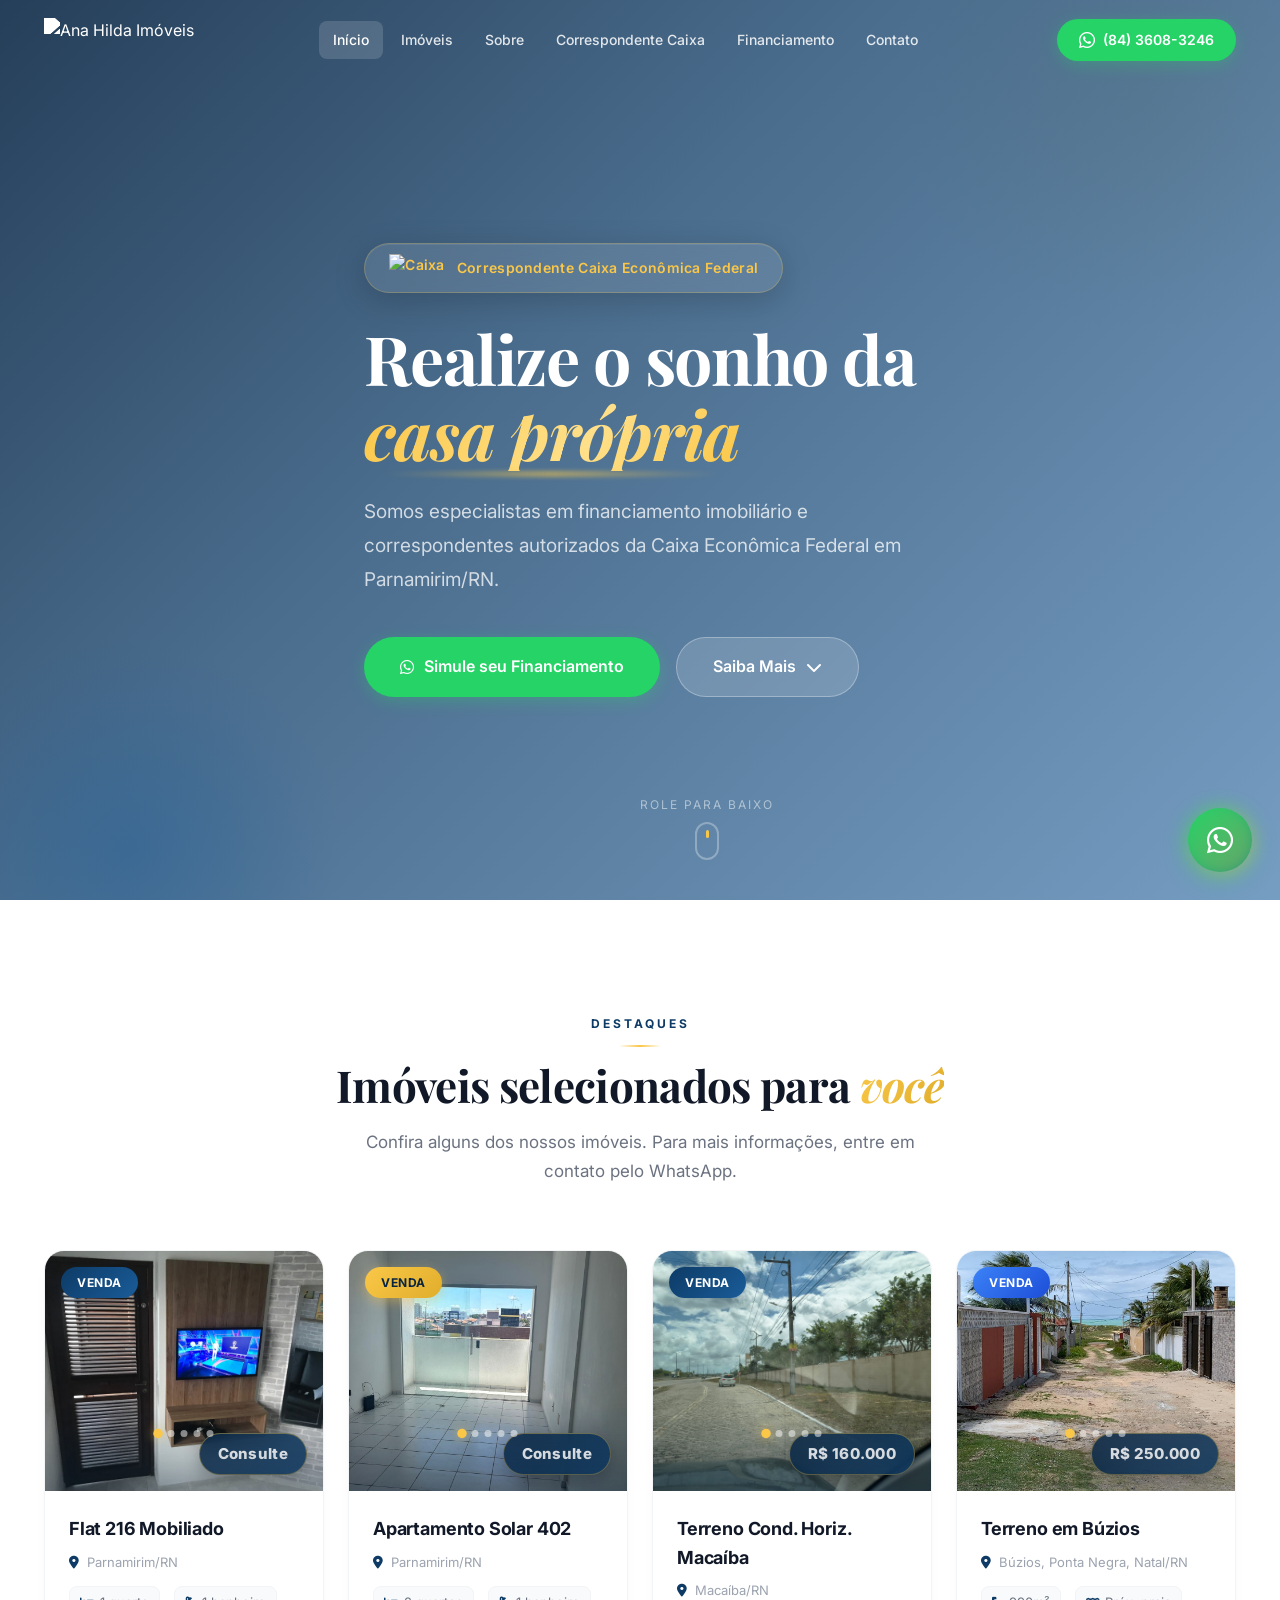
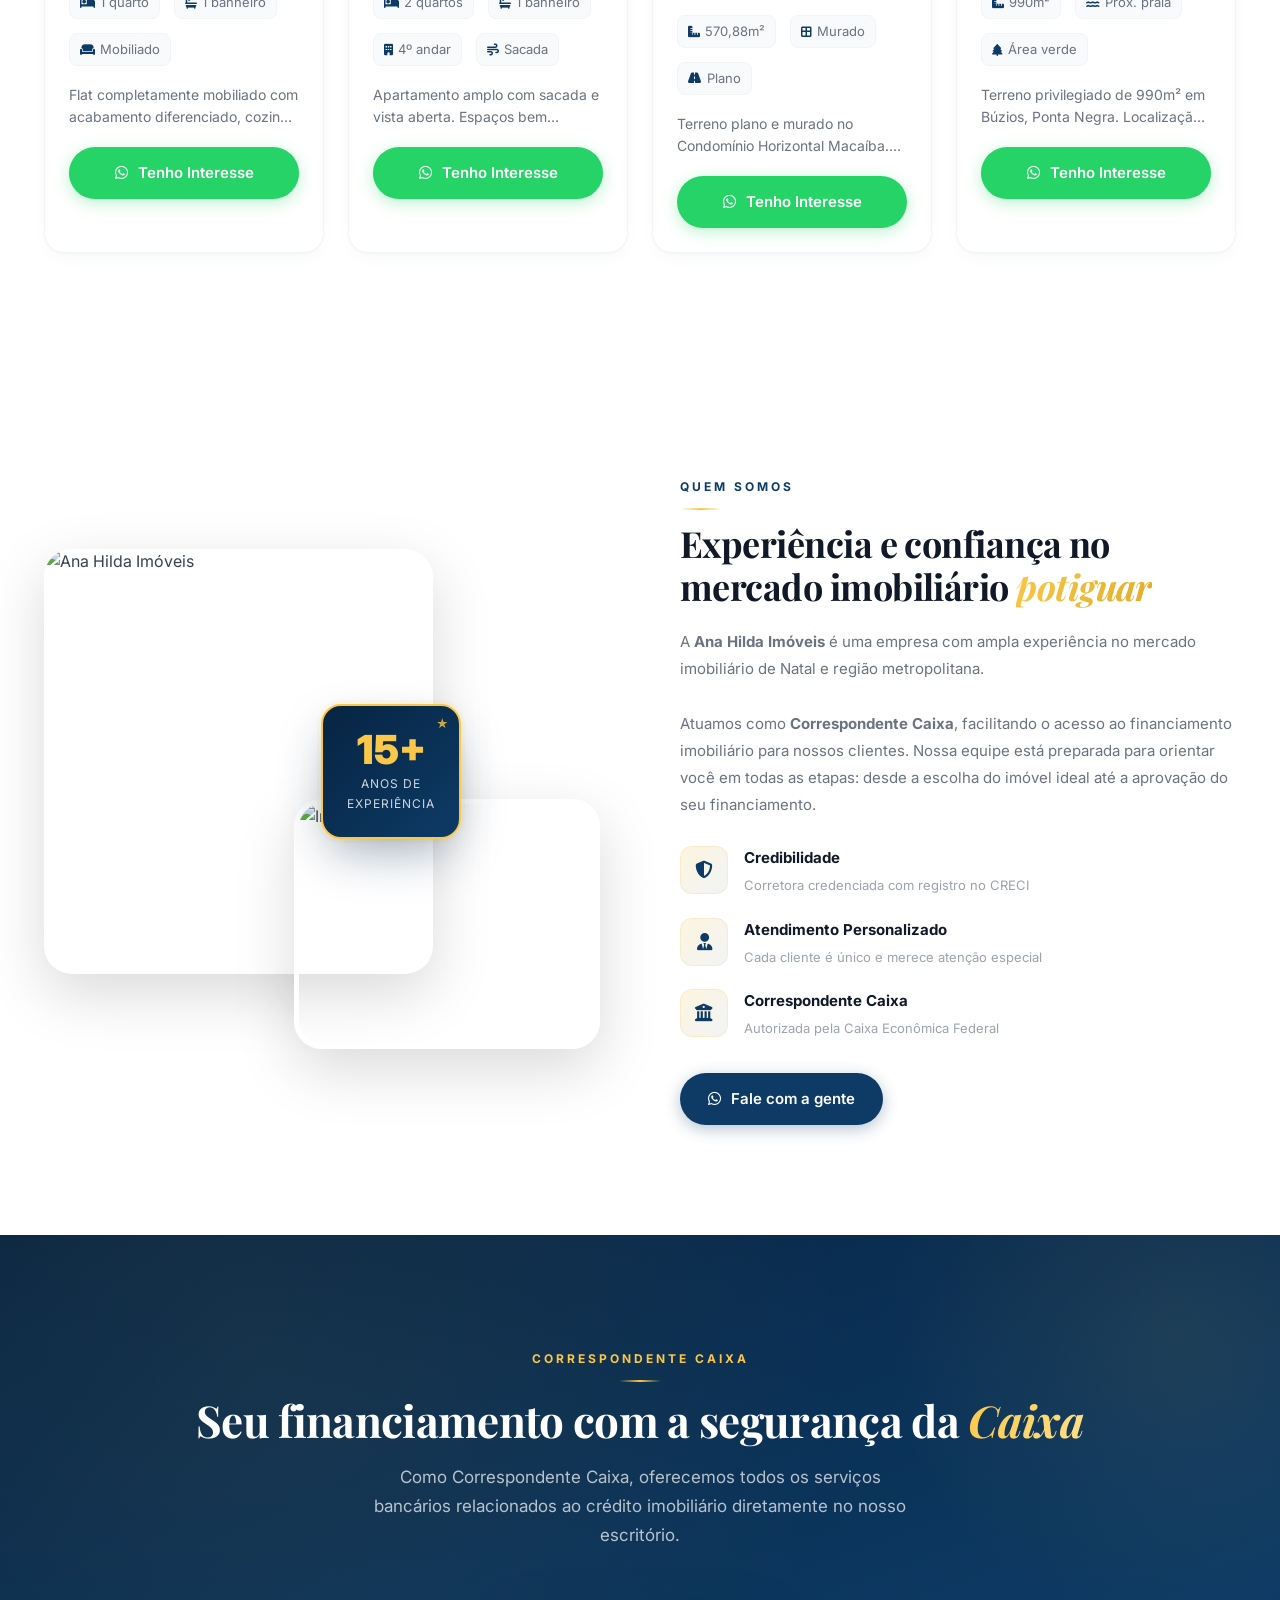
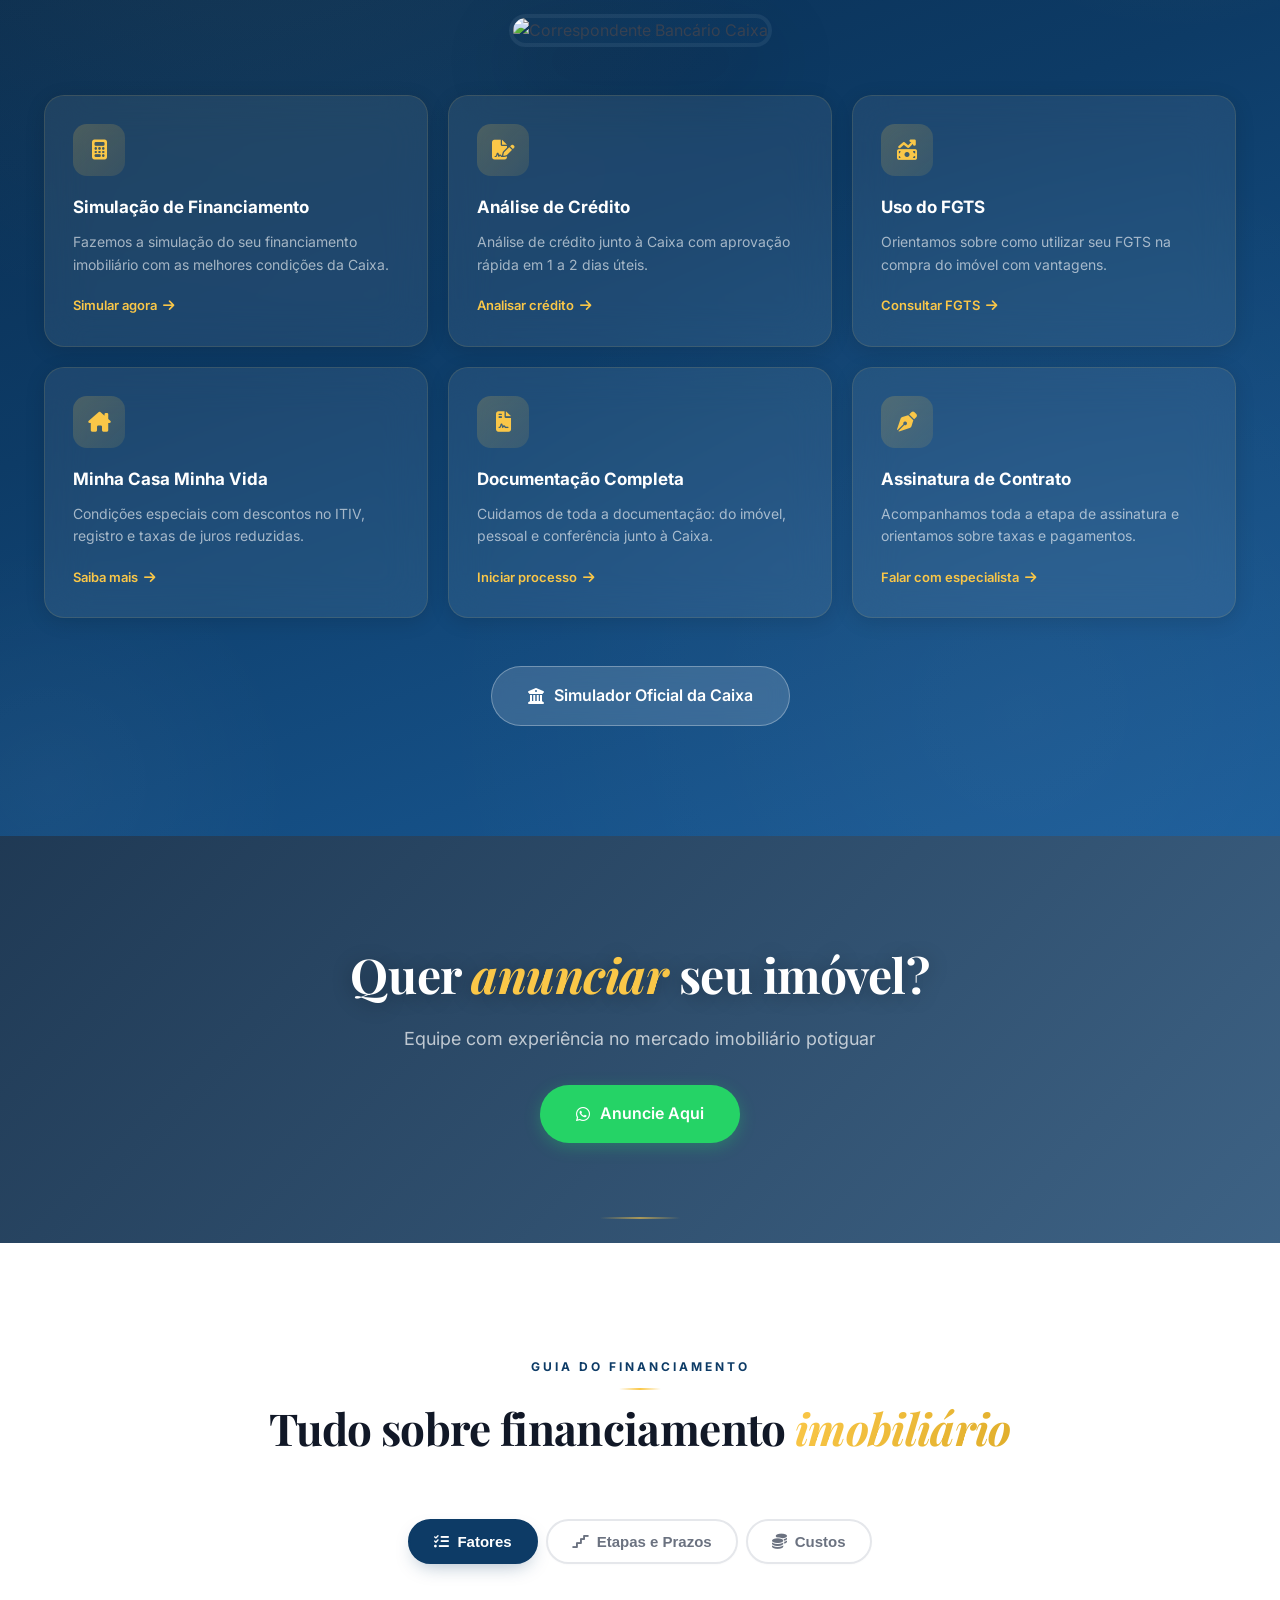
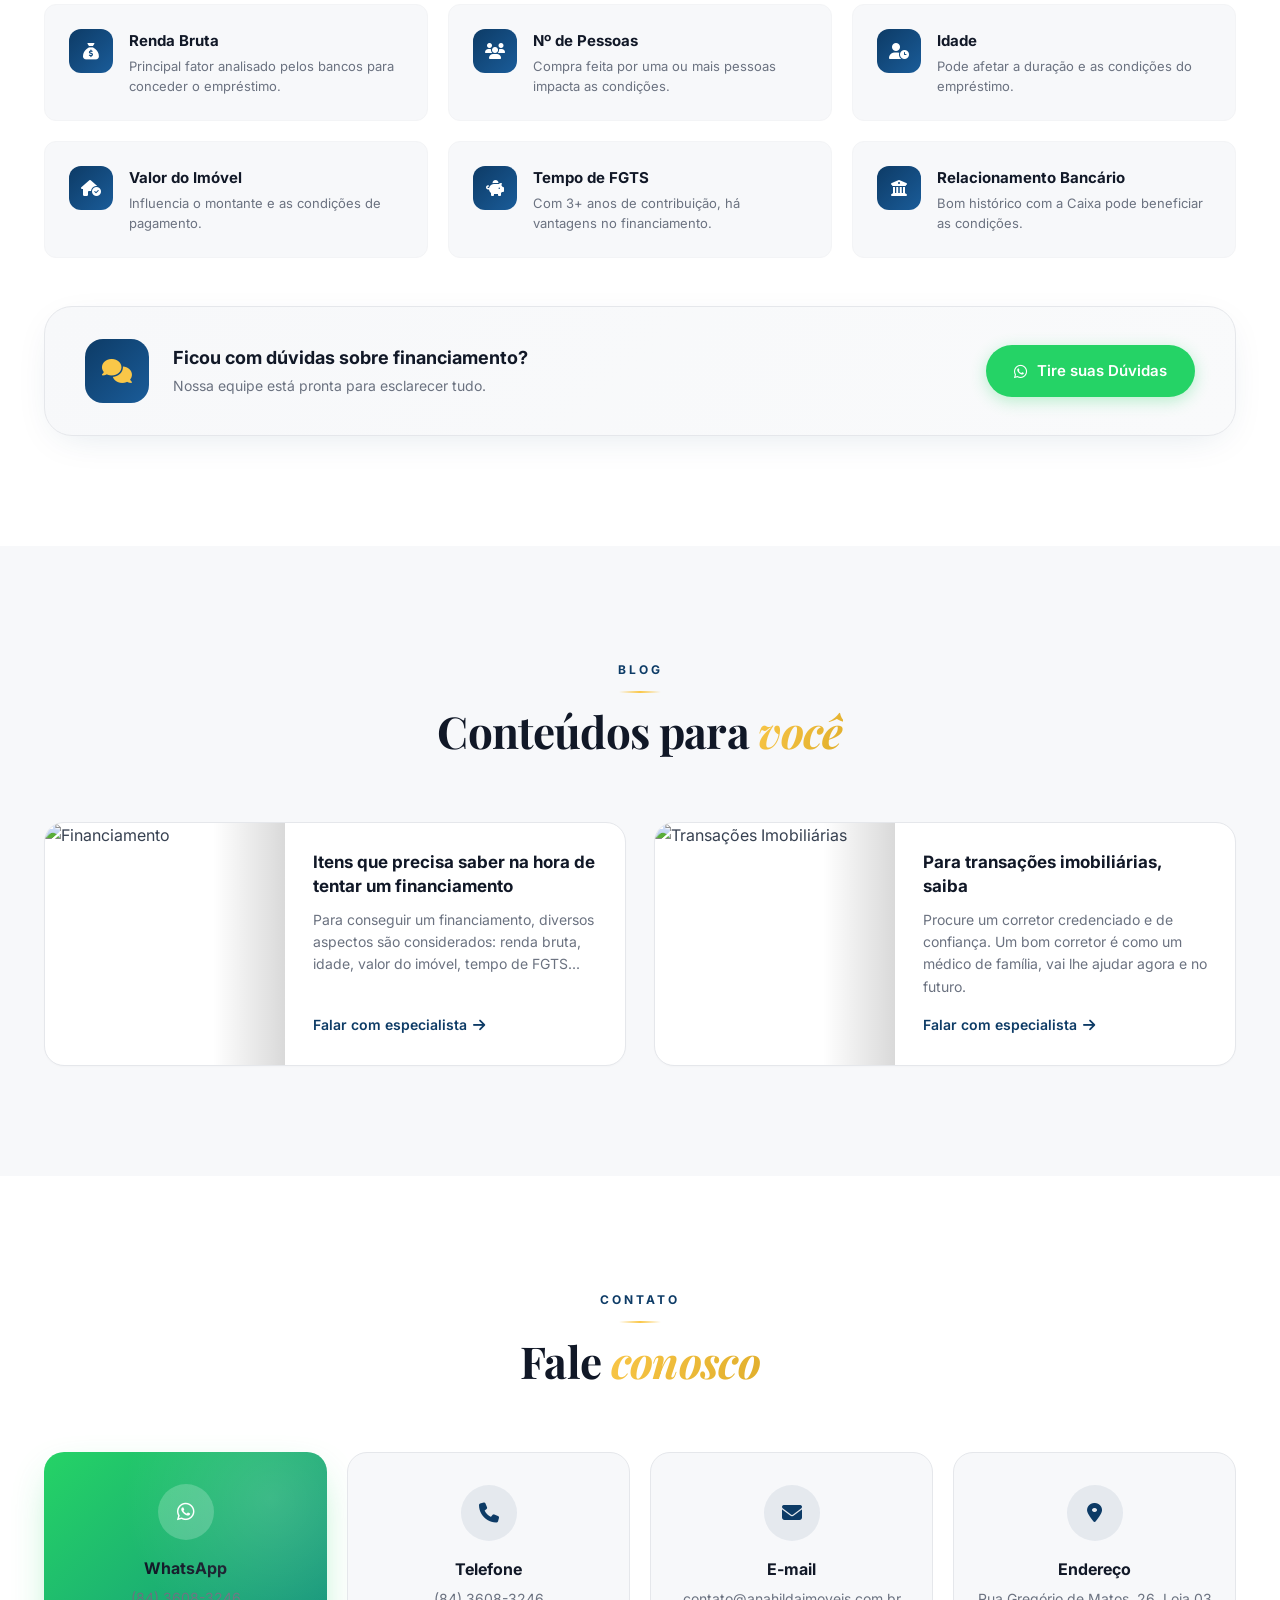
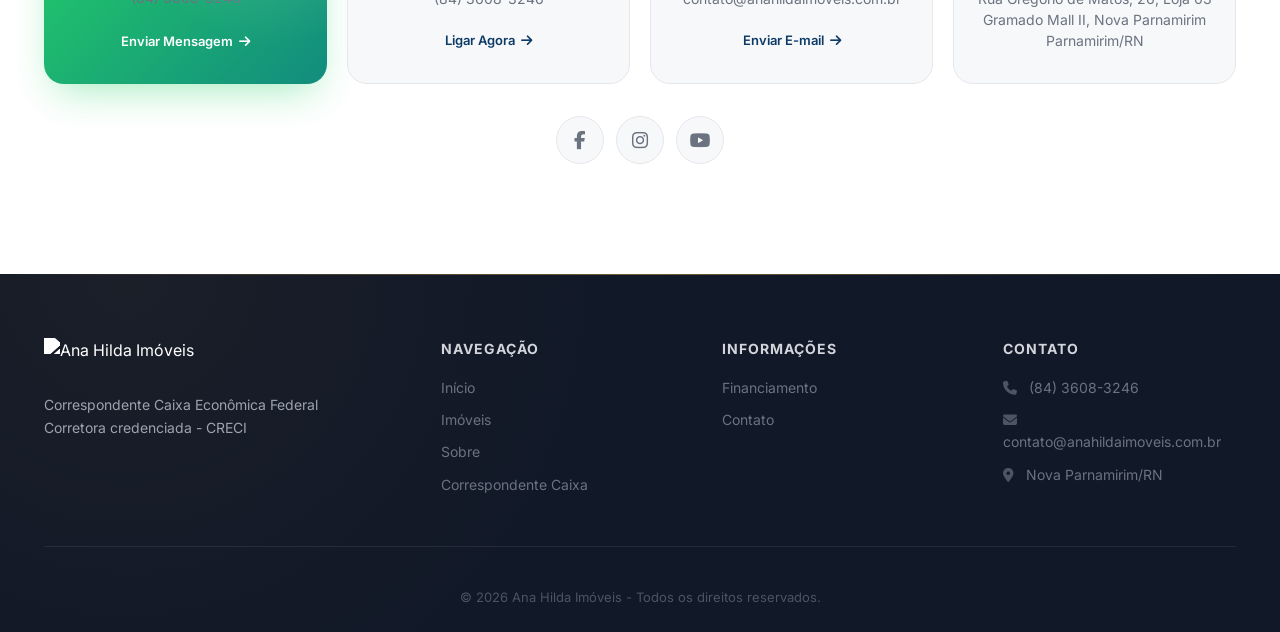
==== commit 2a8c9d02: "Corrigir encoding UTF-8 do index.html" ====
--- a/index.html
+++ b/index.html
@@ -1,10 +1,10 @@
-﻿<!DOCTYPE html>
+<!DOCTYPE html>
 <html lang="pt-BR">
 <head>
     <meta charset="UTF-8">
     <meta name="viewport" content="width=device-width, initial-scale=1.0">
-    <title>Ana Hilda ImÃ³veis | Correspondente Caixa - Parnamirim/RN</title>
-    <meta name="description" content="Ana Hilda ImÃ³veis - Correspondente Caixa em Parnamirim/RN. Financiamento imobiliÃ¡rio, simulaÃ§Ã£o de crÃ©dito, compra e venda de imÃ³veis.">
+    <title>Ana Hilda Imóveis | Correspondente Caixa - Parnamirim/RN</title>
+    <meta name="description" content="Ana Hilda Imóveis - Correspondente Caixa em Parnamirim/RN. Financiamento imobiliário, simulação de crédito, compra e venda de imóveis.">
     <link rel="icon" type="image/svg+xml" href="https://www.anahildaimoveis.com.br/images/icons/logo.svg">
     <link rel="preconnect" href="https://fonts.googleapis.com">
     <link rel="preconnect" href="https://fonts.gstatic.com" crossorigin>
@@ -25,11 +25,11 @@
     <header class="header" id="header">
         <div class="container header-container">
             <a href="#inicio" class="logo">
-                <img src="https://www.anahildaimoveis.com.br/images/icons/logo.svg" alt="Ana Hilda ImÃ³veis" class="logo-img">
+                <img src="https://www.anahildaimoveis.com.br/images/icons/logo.svg" alt="Ana Hilda Imóveis" class="logo-img">
             </a>
             <nav class="nav" id="nav">
-                <a href="#inicio" class="nav-link active">InÃ­cio</a>
-                <a href="#imoveis" class="nav-link">ImÃ³veis</a>
+                <a href="#inicio" class="nav-link active">Início</a>
+                <a href="#imoveis" class="nav-link">Imóveis</a>
                 <a href="#sobre" class="nav-link">Sobre</a>
                 <a href="#correspondente" class="nav-link">Correspondente Caixa</a>
                 <a href="#financiamento" class="nav-link">Financiamento</a>
@@ -58,13 +58,13 @@
         <div class="container hero-content">
             <div class="hero-badge">
                 <img src="https://www.anahildaimoveis.com.br/images/caixa.png" alt="Caixa" class="hero-badge-img">
-                Correspondente Caixa EconÃ´mica Federal
+                Correspondente Caixa Econômica Federal
             </div>
             <h1>
                 <span class="hero-line">Realize o sonho da</span>
-                <span class="hero-line"><em class="highlight">casa prÃ³pria</em></span>
+                <span class="hero-line"><em class="highlight">casa própria</em></span>
             </h1>
-            <p class="hero-subtitle">Somos especialistas em financiamento imobiliÃ¡rio e correspondentes autorizados da Caixa EconÃ´mica Federal em Parnamirim/RN.</p>
+            <p class="hero-subtitle">Somos especialistas em financiamento imobiliário e correspondentes autorizados da Caixa Econômica Federal em Parnamirim/RN.</p>
             <div class="hero-actions">
                 <a href="https://api.whatsapp.com/send?phone=558436083246&text=Ol%C3%A1!%20Gostaria%20de%20simular%20um%20financiamento." class="btn btn-whatsapp btn-lg" target="_blank" rel="noopener noreferrer">
                     <i class="fa-brands fa-whatsapp"></i> Simule seu Financiamento
@@ -80,13 +80,13 @@
         </div>
     </section>
 
-    <!-- ImÃ³veis em Destaque -->
+    <!-- Imóveis em Destaque -->
     <section class="section section-properties" id="imoveis">
         <div class="container">
             <div class="section-header">
                 <span class="section-tag">Destaques</span>
-                <h2 class="section-title">ImÃ³veis selecionados para <em>vocÃª</em></h2>
-                <p class="section-desc">Confira alguns dos nossos imÃ³veis. Para mais informaÃ§Ãµes, entre em contato pelo WhatsApp.</p>
+                <h2 class="section-title">Imóveis selecionados para <em>você</em></h2>
+                <p class="section-desc">Confira alguns dos nossos imóveis. Para mais informações, entre em contato pelo WhatsApp.</p>
             </div>
             <div class="properties-grid">
 
@@ -97,12 +97,12 @@
                             <div class="prop-carousel-track">
                                 <img src="anahilda/assets/imoveis/flat%20216-/flat%20216/WhatsApp%20Image%202026-02-02%20at%2010.29.36.jpeg" alt="Flat 216 - Sala" class="property-img" loading="lazy">
                                 <img src="anahilda/assets/imoveis/flat%20216-/flat%20216/WhatsApp%20Image%202026-02-02%20at%2010.29.37.jpeg" alt="Flat 216 - Cozinha" class="property-img" loading="lazy">
-                                <img src="anahilda/assets/imoveis/flat%20216-/flat%20216/WhatsApp%20Image%202026-02-02%20at%2010.29.39.jpeg" alt="Flat 216 - Ãrea" class="property-img" loading="lazy">
+                                <img src="anahilda/assets/imoveis/flat%20216-/flat%20216/WhatsApp%20Image%202026-02-02%20at%2010.29.39.jpeg" alt="Flat 216 - Área" class="property-img" loading="lazy">
                                 <img src="anahilda/assets/imoveis/flat%20216-/flat%20216/WhatsApp%20Image%202026-02-02%20at%2010.29.40.jpeg" alt="Flat 216 - Detalhe" class="property-img" loading="lazy">
                                 <img src="anahilda/assets/imoveis/flat%20216-/flat%20216/WhatsApp%20Image%202026-02-02%20at%2010.30.32.jpeg" alt="Flat 216 - Vista" class="property-img" loading="lazy">
                             </div>
                             <button class="prop-carousel-btn prop-prev" aria-label="Foto anterior"><i class="fa-solid fa-chevron-left"></i></button>
-                            <button class="prop-carousel-btn prop-next" aria-label="PrÃ³xima foto"><i class="fa-solid fa-chevron-right"></i></button>
+                            <button class="prop-carousel-btn prop-next" aria-label="Próxima foto"><i class="fa-solid fa-chevron-right"></i></button>
                             <div class="prop-carousel-dots">
                                 <span class="prop-dot active"></span>
                                 <span class="prop-dot"></span>
@@ -122,7 +122,7 @@
                             <span><i class="fa-solid fa-bath"></i> 1 banheiro</span>
                             <span><i class="fa-solid fa-couch"></i> Mobiliado</span>
                         </div>
-                        <p class="property-desc">Flat completamente mobiliado com acabamento diferenciado, cozinha americana integrada e estilo Ãºnico. Perfeito para morar ou investir.</p>
+                        <p class="property-desc">Flat completamente mobiliado com acabamento diferenciado, cozinha americana integrada e estilo único. Perfeito para morar ou investir.</p>
                         <a href="https://api.whatsapp.com/send?phone=558436083246&text=Ol%C3%A1!%20Tenho%20interesse%20no%20Flat%20216%20Mobiliado." class="btn btn-whatsapp btn-block" target="_blank" rel="noopener noreferrer">
                             <i class="fa-brands fa-whatsapp"></i> Tenho Interesse
                         </a>
@@ -136,12 +136,12 @@
                             <div class="prop-carousel-track">
                                 <img src="anahilda/assets/imoveis/solar%20402/solar%20402/WhatsApp%20Image%202026-04-07%20at%2013.57.34.jpeg" alt="Solar 402 - Sala" class="property-img" loading="lazy">
                                 <img src="anahilda/assets/imoveis/solar%20402/solar%20402/WhatsApp%20Image%202026-04-07%20at%2013.57.34%20(1).jpeg" alt="Solar 402 - Quarto" class="property-img" loading="lazy">
-                                <img src="anahilda/assets/imoveis/solar%20402/solar%20402/WhatsApp%20Image%202026-04-07%20at%2013.57.34%20(2).jpeg" alt="Solar 402 - Ãrea" class="property-img" loading="lazy">
+                                <img src="anahilda/assets/imoveis/solar%20402/solar%20402/WhatsApp%20Image%202026-04-07%20at%2013.57.34%20(2).jpeg" alt="Solar 402 - Área" class="property-img" loading="lazy">
                                 <img src="anahilda/assets/imoveis/solar%20402/solar%20402/WhatsApp%20Image%202026-04-07%20at%2013.57.35.jpeg" alt="Solar 402 - Vista" class="property-img" loading="lazy">
                                 <img src="anahilda/assets/imoveis/solar%20402/solar%20402/WhatsApp%20Image%202026-04-07%20at%2013.57.35%20(1).jpeg" alt="Solar 402 - Detalhe" class="property-img" loading="lazy">
                             </div>
                             <button class="prop-carousel-btn prop-prev" aria-label="Foto anterior"><i class="fa-solid fa-chevron-left"></i></button>
-                            <button class="prop-carousel-btn prop-next" aria-label="PrÃ³xima foto"><i class="fa-solid fa-chevron-right"></i></button>
+                            <button class="prop-carousel-btn prop-next" aria-label="Próxima foto"><i class="fa-solid fa-chevron-right"></i></button>
                             <div class="prop-carousel-dots">
                                 <span class="prop-dot active"></span>
                                 <span class="prop-dot"></span>
@@ -159,29 +159,29 @@
                         <div class="property-details">
                             <span><i class="fa-solid fa-bed"></i> 2 quartos</span>
                             <span><i class="fa-solid fa-bath"></i> 1 banheiro</span>
-                            <span><i class="fa-solid fa-building"></i> 4Âº andar</span>
+                            <span><i class="fa-solid fa-building"></i> 4º andar</span>
                             <span><i class="fa-solid fa-wind"></i> Sacada</span>
                         </div>
-                        <p class="property-desc">Apartamento amplo com sacada e vista aberta. EspaÃ§os bem distribuÃ­dos em Ã³tima localizaÃ§Ã£o em Parnamirim.</p>
+                        <p class="property-desc">Apartamento amplo com sacada e vista aberta. Espaços bem distribuídos em ótima localização em Parnamirim.</p>
                         <a href="https://api.whatsapp.com/send?phone=558436083246&text=Ol%C3%A1!%20Tenho%20interesse%20no%20Apartamento%20Solar%20402." class="btn btn-whatsapp btn-block" target="_blank" rel="noopener noreferrer">
                             <i class="fa-brands fa-whatsapp"></i> Tenho Interesse
                         </a>
                     </div>
                 </div>
 
-                <!-- Terreno MacaÃ­ba -->
+                <!-- Terreno Macaíba -->
                 <div class="property-card">
                     <div class="property-image-wrap">
                         <div class="prop-carousel">
                             <div class="prop-carousel-track">
-                                <img src="anahilda/assets/imoveis/terreno%20160mil%20horizonte%20macaiba%20Erotilde/terreno%20160mil%20horizonte%20macaiba%20Erotilde/WhatsApp%20Image%202026-01-12%20at%2011.21.08.jpeg" alt="Terreno MacaÃ­ba - Vista 1" class="property-img" loading="lazy">
-                                <img src="anahilda/assets/imoveis/terreno%20160mil%20horizonte%20macaiba%20Erotilde/terreno%20160mil%20horizonte%20macaiba%20Erotilde/WhatsApp%20Image%202026-01-12%20at%2011.21.08%20(1).jpeg" alt="Terreno MacaÃ­ba - Vista 2" class="property-img" loading="lazy">
-                                <img src="anahilda/assets/imoveis/terreno%20160mil%20horizonte%20macaiba%20Erotilde/terreno%20160mil%20horizonte%20macaiba%20Erotilde/WhatsApp%20Image%202026-01-12%20at%2011.21.08%20(2).jpeg" alt="Terreno MacaÃ­ba - Vista 3" class="property-img" loading="lazy">
-                                <img src="anahilda/assets/imoveis/terreno%20160mil%20horizonte%20macaiba%20Erotilde/terreno%20160mil%20horizonte%20macaiba%20Erotilde/WhatsApp%20Image%202026-01-29%20at%2016.35.56.jpeg" alt="Terreno MacaÃ­ba - Vista 4" class="property-img" loading="lazy">
-                                <img src="anahilda/assets/imoveis/terreno%20160mil%20horizonte%20macaiba%20Erotilde/terreno%20160mil%20horizonte%20macaiba%20Erotilde/WhatsApp%20Image%202026-01-29%20at%2016.35.58.jpeg" alt="Terreno MacaÃ­ba - Vista 5" class="property-img" loading="lazy">
+                                <img src="anahilda/assets/imoveis/terreno%20160mil%20horizonte%20macaiba%20Erotilde/terreno%20160mil%20horizonte%20macaiba%20Erotilde/WhatsApp%20Image%202026-01-12%20at%2011.21.08.jpeg" alt="Terreno Macaíba - Vista 1" class="property-img" loading="lazy">
+                                <img src="anahilda/assets/imoveis/terreno%20160mil%20horizonte%20macaiba%20Erotilde/terreno%20160mil%20horizonte%20macaiba%20Erotilde/WhatsApp%20Image%202026-01-12%20at%2011.21.08%20(1).jpeg" alt="Terreno Macaíba - Vista 2" class="property-img" loading="lazy">
+                                <img src="anahilda/assets/imoveis/terreno%20160mil%20horizonte%20macaiba%20Erotilde/terreno%20160mil%20horizonte%20macaiba%20Erotilde/WhatsApp%20Image%202026-01-12%20at%2011.21.08%20(2).jpeg" alt="Terreno Macaíba - Vista 3" class="property-img" loading="lazy">
+                                <img src="anahilda/assets/imoveis/terreno%20160mil%20horizonte%20macaiba%20Erotilde/terreno%20160mil%20horizonte%20macaiba%20Erotilde/WhatsApp%20Image%202026-01-29%20at%2016.35.56.jpeg" alt="Terreno Macaíba - Vista 4" class="property-img" loading="lazy">
+                                <img src="anahilda/assets/imoveis/terreno%20160mil%20horizonte%20macaiba%20Erotilde/terreno%20160mil%20horizonte%20macaiba%20Erotilde/WhatsApp%20Image%202026-01-29%20at%2016.35.58.jpeg" alt="Terreno Macaíba - Vista 5" class="property-img" loading="lazy">
                             </div>
                             <button class="prop-carousel-btn prop-prev" aria-label="Foto anterior"><i class="fa-solid fa-chevron-left"></i></button>
-                            <button class="prop-carousel-btn prop-next" aria-label="PrÃ³xima foto"><i class="fa-solid fa-chevron-right"></i></button>
+                            <button class="prop-carousel-btn prop-next" aria-label="Próxima foto"><i class="fa-solid fa-chevron-right"></i></button>
                             <div class="prop-carousel-dots">
                                 <span class="prop-dot active"></span>
                                 <span class="prop-dot"></span>
@@ -194,33 +194,33 @@
                         <div class="property-price-tag">R$ 160.000</div>
                     </div>
                     <div class="property-info">
-                        <h3>Terreno Cond. Horiz. MacaÃ­ba</h3>
-                        <p class="property-location"><i class="fa-solid fa-location-dot"></i> MacaÃ­ba/RN</p>
+                        <h3>Terreno Cond. Horiz. Macaíba</h3>
+                        <p class="property-location"><i class="fa-solid fa-location-dot"></i> Macaíba/RN</p>
                         <div class="property-details">
-                            <span><i class="fa-solid fa-ruler-combined"></i> 570,88mÂ²</span>
+                            <span><i class="fa-solid fa-ruler-combined"></i> 570,88m²</span>
                             <span><i class="fa-solid fa-border-all"></i> Murado</span>
                             <span><i class="fa-solid fa-road"></i> Plano</span>
                         </div>
-                        <p class="property-desc">Terreno plano e murado no CondomÃ­nio Horizontal MacaÃ­ba. Ãrea de 570,88mÂ² com Ã¡gua, iluminaÃ§Ã£o pÃºblica e rede elÃ©trica.</p>
+                        <p class="property-desc">Terreno plano e murado no Condomínio Horizontal Macaíba. Área de 570,88m² com água, iluminação pública e rede elétrica.</p>
                         <a href="https://api.whatsapp.com/send?phone=558436083246&text=Ol%C3%A1!%20Tenho%20interesse%20no%20Terreno%20do%20Condom%C3%ADnio%20Horizontal%20Maca%C3%ADba%20-%20R%24%20160.000." class="btn btn-whatsapp btn-block" target="_blank" rel="noopener noreferrer">
                             <i class="fa-brands fa-whatsapp"></i> Tenho Interesse
                         </a>
                     </div>
                 </div>
 
-                <!-- Terreno BÃºzios -->
+                <!-- Terreno Búzios -->
                 <div class="property-card">
                     <div class="property-image-wrap">
                         <div class="prop-carousel">
                             <div class="prop-carousel-track">
-                                <img src="anahilda/assets/imoveis/VT%20709/VT%20709/buzios/096e2697-5a8a-4352-9773-7cfca054fbc2.jpg" alt="Terreno BÃºzios - Vista 1" class="property-img" loading="lazy">
-                                <img src="anahilda/assets/imoveis/VT%20709/VT%20709/buzios/18f11001-a6d5-4033-9725-65ba3f1792ce.jpg" alt="Terreno BÃºzios - Vista 2" class="property-img" loading="lazy">
-                                <img src="anahilda/assets/imoveis/VT%20709/VT%20709/buzios/24b9fb33-75a2-4a51-8d35-2f95c7cdd009.jpg" alt="Terreno BÃºzios - Vista 3" class="property-img" loading="lazy">
-                                <img src="anahilda/assets/imoveis/VT%20709/VT%20709/buzios/2fa2c7d3-fbe2-4171-9cd9-f038dd92f952.jpg" alt="Terreno BÃºzios - Vista 4" class="property-img" loading="lazy">
-                                <img src="anahilda/assets/imoveis/VT%20709/VT%20709/buzios/ada54fe7-adff-42fb-9666-6081fb891cc9.jpg" alt="Terreno BÃºzios - Vista 5" class="property-img" loading="lazy">
+                                <img src="anahilda/assets/imoveis/VT%20709/VT%20709/buzios/096e2697-5a8a-4352-9773-7cfca054fbc2.jpg" alt="Terreno Búzios - Vista 1" class="property-img" loading="lazy">
+                                <img src="anahilda/assets/imoveis/VT%20709/VT%20709/buzios/18f11001-a6d5-4033-9725-65ba3f1792ce.jpg" alt="Terreno Búzios - Vista 2" class="property-img" loading="lazy">
+                                <img src="anahilda/assets/imoveis/VT%20709/VT%20709/buzios/24b9fb33-75a2-4a51-8d35-2f95c7cdd009.jpg" alt="Terreno Búzios - Vista 3" class="property-img" loading="lazy">
+                                <img src="anahilda/assets/imoveis/VT%20709/VT%20709/buzios/2fa2c7d3-fbe2-4171-9cd9-f038dd92f952.jpg" alt="Terreno Búzios - Vista 4" class="property-img" loading="lazy">
+                                <img src="anahilda/assets/imoveis/VT%20709/VT%20709/buzios/ada54fe7-adff-42fb-9666-6081fb891cc9.jpg" alt="Terreno Búzios - Vista 5" class="property-img" loading="lazy">
                             </div>
                             <button class="prop-carousel-btn prop-prev" aria-label="Foto anterior"><i class="fa-solid fa-chevron-left"></i></button>
-                            <button class="prop-carousel-btn prop-next" aria-label="PrÃ³xima foto"><i class="fa-solid fa-chevron-right"></i></button>
+                            <button class="prop-carousel-btn prop-next" aria-label="Próxima foto"><i class="fa-solid fa-chevron-right"></i></button>
                             <div class="prop-carousel-dots">
                                 <span class="prop-dot active"></span>
                                 <span class="prop-dot"></span>
@@ -233,14 +233,14 @@
                         <div class="property-price-tag">R$ 250.000</div>
                     </div>
                     <div class="property-info">
-                        <h3>Terreno em BÃºzios</h3>
-                        <p class="property-location"><i class="fa-solid fa-location-dot"></i> BÃºzios, Ponta Negra, Natal/RN</p>
+                        <h3>Terreno em Búzios</h3>
+                        <p class="property-location"><i class="fa-solid fa-location-dot"></i> Búzios, Ponta Negra, Natal/RN</p>
                         <div class="property-details">
-                            <span><i class="fa-solid fa-ruler-combined"></i> 990mÂ²</span>
-                            <span><i class="fa-solid fa-water"></i> PrÃ³x. praia</span>
-                            <span><i class="fa-solid fa-tree"></i> Ãrea verde</span>
-                        </div>
-                        <p class="property-desc">Terreno privilegiado de 990mÂ² em BÃºzios, Ponta Negra. LocalizaÃ§Ã£o a poucos metros do mar, em uma das regiÃµes mais valorizadas do RN.</p>
+                            <span><i class="fa-solid fa-ruler-combined"></i> 990m²</span>
+                            <span><i class="fa-solid fa-water"></i> Próx. praia</span>
+                            <span><i class="fa-solid fa-tree"></i> Área verde</span>
+                        </div>
+                        <p class="property-desc">Terreno privilegiado de 990m² em Búzios, Ponta Negra. Localização a poucos metros do mar, em uma das regiões mais valorizadas do RN.</p>
                         <a href="https://api.whatsapp.com/send?phone=558436083246&text=Ol%C3%A1!%20Tenho%20interesse%20no%20Terreno%20em%20B%C3%BAzios%20-%20R%24%20250.000." class="btn btn-whatsapp btn-block" target="_blank" rel="noopener noreferrer">
                             <i class="fa-brands fa-whatsapp"></i> Tenho Interesse
                         </a>
@@ -257,21 +257,21 @@
             <div class="about-grid">
                 <div class="about-visual">
                     <div class="about-img-main">
-                        <img src="https://www.anahildaimoveis.com.br/storage/6cd33219439816ec2b8a72f37dd2b15e.jpg" alt="Ana Hilda ImÃ³veis" loading="lazy">
+                        <img src="https://www.anahildaimoveis.com.br/storage/6cd33219439816ec2b8a72f37dd2b15e.jpg" alt="Ana Hilda Imóveis" loading="lazy">
                     </div>
                     <div class="about-img-secondary">
-                        <img src="https://www.anahildaimoveis.com.br/storage/6be5751e2542e3f77f32aef439440cd1.jpg" alt="ImÃ³vel" loading="lazy">
+                        <img src="https://www.anahildaimoveis.com.br/storage/6be5751e2542e3f77f32aef439440cd1.jpg" alt="Imóvel" loading="lazy">
                     </div>
                     <div class="about-experience-badge">
                         <span class="about-exp-number">15+</span>
-                        <span class="about-exp-text">Anos de<br>experiÃªncia</span>
+                        <span class="about-exp-text">Anos de<br>experiência</span>
                     </div>
                 </div>
                 <div class="about-text">
                     <span class="section-tag">Quem Somos</span>
-                    <h2 class="section-title">ExperiÃªncia e confianÃ§a no mercado imobiliÃ¡rio <em>potiguar</em></h2>
-                    <p class="about-lead">A <strong>Ana Hilda ImÃ³veis</strong> Ã© uma empresa com ampla experiÃªncia no mercado imobiliÃ¡rio de Natal e regiÃ£o metropolitana.</p>
-                    <p>Atuamos como <strong>Correspondente Caixa</strong>, facilitando o acesso ao financiamento imobiliÃ¡rio para nossos clientes. Nossa equipe estÃ¡ preparada para orientar vocÃª em todas as etapas: desde a escolha do imÃ³vel ideal atÃ© a aprovaÃ§Ã£o do seu financiamento.</p>
+                    <h2 class="section-title">Experiência e confiança no mercado imobiliário <em>potiguar</em></h2>
+                    <p class="about-lead">A <strong>Ana Hilda Imóveis</strong> é uma empresa com ampla experiência no mercado imobiliário de Natal e região metropolitana.</p>
+                    <p>Atuamos como <strong>Correspondente Caixa</strong>, facilitando o acesso ao financiamento imobiliário para nossos clientes. Nossa equipe está preparada para orientar você em todas as etapas: desde a escolha do imóvel ideal até a aprovação do seu financiamento.</p>
                     <div class="about-features">
                         <div class="about-feature">
                             <div class="feature-icon"><i class="fa-solid fa-shield-halved"></i></div>
@@ -284,14 +284,14 @@
                             <div class="feature-icon"><i class="fa-solid fa-user-tie"></i></div>
                             <div>
                                 <strong>Atendimento Personalizado</strong>
-                                <span>Cada cliente Ã© Ãºnico e merece atenÃ§Ã£o especial</span>
+                                <span>Cada cliente é único e merece atenção especial</span>
                             </div>
                         </div>
                         <div class="about-feature">
                             <div class="feature-icon"><i class="fa-solid fa-building-columns"></i></div>
                             <div>
                                 <strong>Correspondente Caixa</strong>
-                                <span>Autorizada pela Caixa EconÃ´mica Federal</span>
+                                <span>Autorizada pela Caixa Econômica Federal</span>
                             </div>
                         </div>
                     </div>
@@ -308,41 +308,41 @@
         <div class="container">
             <div class="section-header section-header-light">
                 <span class="section-tag section-tag-light">Correspondente Caixa</span>
-                <h2 class="section-title">Seu financiamento com a seguranÃ§a da <em>Caixa</em></h2>
-                <p class="section-desc">Como Correspondente Caixa, oferecemos todos os serviÃ§os bancÃ¡rios relacionados ao crÃ©dito imobiliÃ¡rio diretamente no nosso escritÃ³rio.</p>
+                <h2 class="section-title">Seu financiamento com a segurança da <em>Caixa</em></h2>
+                <p class="section-desc">Como Correspondente Caixa, oferecemos todos os serviços bancários relacionados ao crédito imobiliário diretamente no nosso escritório.</p>
             </div>
             <div class="caixa-banner">
-                <img src="https://www.anahildaimoveis.com.br/images/caixa.png" alt="Correspondente BancÃ¡rio Caixa" class="caixa-banner-img">
+                <img src="https://www.anahildaimoveis.com.br/images/caixa.png" alt="Correspondente Bancário Caixa" class="caixa-banner-img">
             </div>
             <div class="caixa-grid">
                 <div class="caixa-card">
                     <div class="caixa-icon"><i class="fa-solid fa-calculator"></i></div>
-                    <h3>SimulaÃ§Ã£o de Financiamento</h3>
-                    <p>Fazemos a simulaÃ§Ã£o do seu financiamento imobiliÃ¡rio com as melhores condiÃ§Ãµes da Caixa.</p>
+                    <h3>Simulação de Financiamento</h3>
+                    <p>Fazemos a simulação do seu financiamento imobiliário com as melhores condições da Caixa.</p>
                     <a href="https://api.whatsapp.com/send?phone=558436083246&text=Ol%C3%A1!%20Gostaria%20de%20fazer%20uma%20simula%C3%A7%C3%A3o%20de%20financiamento." class="caixa-link" target="_blank" rel="noopener noreferrer">Simular agora <i class="fa-solid fa-arrow-right"></i></a>
                 </div>
                 <div class="caixa-card">
                     <div class="caixa-icon"><i class="fa-solid fa-file-signature"></i></div>
-                    <h3>AnÃ¡lise de CrÃ©dito</h3>
-                    <p>AnÃ¡lise de crÃ©dito junto Ã  Caixa com aprovaÃ§Ã£o rÃ¡pida em 1 a 2 dias Ãºteis.</p>
-                    <a href="https://api.whatsapp.com/send?phone=558436083246&text=Ol%C3%A1!%20Gostaria%20de%20fazer%20uma%20an%C3%A1lise%20de%20cr%C3%A9dito." class="caixa-link" target="_blank" rel="noopener noreferrer">Analisar crÃ©dito <i class="fa-solid fa-arrow-right"></i></a>
+                    <h3>Análise de Crédito</h3>
+                    <p>Análise de crédito junto à Caixa com aprovação rápida em 1 a 2 dias úteis.</p>
+                    <a href="https://api.whatsapp.com/send?phone=558436083246&text=Ol%C3%A1!%20Gostaria%20de%20fazer%20uma%20an%C3%A1lise%20de%20cr%C3%A9dito." class="caixa-link" target="_blank" rel="noopener noreferrer">Analisar crédito <i class="fa-solid fa-arrow-right"></i></a>
                 </div>
                 <div class="caixa-card">
                     <div class="caixa-icon"><i class="fa-solid fa-money-bill-trend-up"></i></div>
                     <h3>Uso do FGTS</h3>
-                    <p>Orientamos sobre como utilizar seu FGTS na compra do imÃ³vel com vantagens.</p>
+                    <p>Orientamos sobre como utilizar seu FGTS na compra do imóvel com vantagens.</p>
                     <a href="https://api.whatsapp.com/send?phone=558436083246&text=Ol%C3%A1!%20Gostaria%20de%20saber%20como%20usar%20o%20FGTS%20no%20financiamento." class="caixa-link" target="_blank" rel="noopener noreferrer">Consultar FGTS <i class="fa-solid fa-arrow-right"></i></a>
                 </div>
                 <div class="caixa-card">
                     <div class="caixa-icon"><i class="fa-solid fa-house-chimney"></i></div>
                     <h3>Minha Casa Minha Vida</h3>
-                    <p>CondiÃ§Ãµes especiais com descontos no ITIV, registro e taxas de juros reduzidas.</p>
+                    <p>Condições especiais com descontos no ITIV, registro e taxas de juros reduzidas.</p>
                     <a href="https://api.whatsapp.com/send?phone=558436083246&text=Ol%C3%A1!%20Gostaria%20de%20saber%20sobre%20o%20Minha%20Casa%20Minha%20Vida." class="caixa-link" target="_blank" rel="noopener noreferrer">Saiba mais <i class="fa-solid fa-arrow-right"></i></a>
                 </div>
                 <div class="caixa-card">
                     <div class="caixa-icon"><i class="fa-solid fa-file-contract"></i></div>
-                    <h3>DocumentaÃ§Ã£o Completa</h3>
-                    <p>Cuidamos de toda a documentaÃ§Ã£o: do imÃ³vel, pessoal e conferÃªncia junto Ã  Caixa.</p>
+                    <h3>Documentação Completa</h3>
+                    <p>Cuidamos de toda a documentação: do imóvel, pessoal e conferência junto à Caixa.</p>
                     <a href="https://api.whatsapp.com/send?phone=558436083246&text=Ol%C3%A1!%20Preciso%20de%20ajuda%20com%20documenta%C3%A7%C3%A3o%20do%20financiamento." class="caixa-link" target="_blank" rel="noopener noreferrer">Iniciar processo <i class="fa-solid fa-arrow-right"></i></a>
                 </div>
                 <div class="caixa-card">
@@ -364,8 +364,8 @@
     <section class="cta-banner" style="background-image: url('https://www.anahildaimoveis.com.br/storage/a5a884e4cf1339f1665d600820ebb348.jpg')">
         <div class="cta-overlay"></div>
         <div class="container cta-content">
-            <h2>Quer <em>anunciar</em> seu imÃ³vel?</h2>
-            <p>Equipe com experiÃªncia no mercado imobiliÃ¡rio potiguar</p>
+            <h2>Quer <em>anunciar</em> seu imóvel?</h2>
+            <p>Equipe com experiência no mercado imobiliário potiguar</p>
             <a href="https://api.whatsapp.com/send?phone=558436083246&text=Ol%C3%A1!%20Gostaria%20de%20anunciar%20meu%20im%C3%B3vel." class="btn btn-whatsapp btn-lg" target="_blank" rel="noopener noreferrer">
                 <i class="fa-brands fa-whatsapp"></i> Anuncie Aqui
             </a>
@@ -377,7 +377,7 @@
         <div class="container">
             <div class="section-header">
                 <span class="section-tag">Guia do Financiamento</span>
-                <h2 class="section-title">Tudo sobre financiamento <em>imobiliÃ¡rio</em></h2>
+                <h2 class="section-title">Tudo sobre financiamento <em>imobiliário</em></h2>
             </div>
             <div class="finance-tabs">
                 <button class="finance-tab active" data-tab="fatores">
@@ -397,42 +397,42 @@
                             <div class="finance-item-icon"><i class="fa-solid fa-sack-dollar"></i></div>
                             <div>
                                 <strong>Renda Bruta</strong>
-                                <p>Principal fator analisado pelos bancos para conceder o emprÃ©stimo.</p>
+                                <p>Principal fator analisado pelos bancos para conceder o empréstimo.</p>
                             </div>
                         </div>
                         <div class="finance-item">
                             <div class="finance-item-icon"><i class="fa-solid fa-users"></i></div>
                             <div>
-                                <strong>NÂº de Pessoas</strong>
-                                <p>Compra feita por uma ou mais pessoas impacta as condiÃ§Ãµes.</p>
+                                <strong>Nº de Pessoas</strong>
+                                <p>Compra feita por uma ou mais pessoas impacta as condições.</p>
                             </div>
                         </div>
                         <div class="finance-item">
                             <div class="finance-item-icon"><i class="fa-solid fa-user-clock"></i></div>
                             <div>
                                 <strong>Idade</strong>
-                                <p>Pode afetar a duraÃ§Ã£o e as condiÃ§Ãµes do emprÃ©stimo.</p>
+                                <p>Pode afetar a duração e as condições do empréstimo.</p>
                             </div>
                         </div>
                         <div class="finance-item">
                             <div class="finance-item-icon"><i class="fa-solid fa-house-circle-check"></i></div>
                             <div>
-                                <strong>Valor do ImÃ³vel</strong>
-                                <p>Influencia o montante e as condiÃ§Ãµes de pagamento.</p>
+                                <strong>Valor do Imóvel</strong>
+                                <p>Influencia o montante e as condições de pagamento.</p>
                             </div>
                         </div>
                         <div class="finance-item">
                             <div class="finance-item-icon"><i class="fa-solid fa-piggy-bank"></i></div>
                             <div>
                                 <strong>Tempo de FGTS</strong>
-                                <p>Com 3+ anos de contribuiÃ§Ã£o, hÃ¡ vantagens no financiamento.</p>
+                                <p>Com 3+ anos de contribuição, há vantagens no financiamento.</p>
                             </div>
                         </div>
                         <div class="finance-item">
                             <div class="finance-item-icon"><i class="fa-solid fa-building-columns"></i></div>
                             <div>
-                                <strong>Relacionamento BancÃ¡rio</strong>
-                                <p>Bom histÃ³rico com a Caixa pode beneficiar as condiÃ§Ãµes.</p>
+                                <strong>Relacionamento Bancário</strong>
+                                <p>Bom histórico com a Caixa pode beneficiar as condições.</p>
                             </div>
                         </div>
                     </div>
@@ -442,50 +442,50 @@
                         <div class="finance-step">
                             <div class="step-number">01</div>
                             <div class="step-content">
-                                <strong>AprovaÃ§Ã£o do CrÃ©dito</strong>
-                                <span class="step-time"><i class="fa-regular fa-clock"></i> 1 a 2 dias Ãºteis</span>
+                                <strong>Aprovação do Crédito</strong>
+                                <span class="step-time"><i class="fa-regular fa-clock"></i> 1 a 2 dias úteis</span>
                             </div>
                         </div>
                         <div class="finance-step">
                             <div class="step-number">02</div>
                             <div class="step-content">
-                                <strong>DocumentaÃ§Ã£o do ImÃ³vel</strong>
-                                <span class="step-time"><i class="fa-regular fa-clock"></i> 2 a 4 dias Ãºteis</span>
+                                <strong>Documentação do Imóvel</strong>
+                                <span class="step-time"><i class="fa-regular fa-clock"></i> 2 a 4 dias úteis</span>
                             </div>
                         </div>
                         <div class="finance-step">
                             <div class="step-number">03</div>
                             <div class="step-content">
-                                <strong>AvaliaÃ§Ã£o do ImÃ³vel</strong>
+                                <strong>Avaliação do Imóvel</strong>
                                 <span class="step-time"><i class="fa-regular fa-clock"></i> 6 dias corridos (taxa R$ 750)</span>
                             </div>
                         </div>
                         <div class="finance-step">
                             <div class="step-number">04</div>
                             <div class="step-content">
-                                <strong>ConferÃªncia dos Documentos</strong>
-                                <span class="step-time"><i class="fa-regular fa-clock"></i> ~5 dias Ãºteis</span>
+                                <strong>Conferência dos Documentos</strong>
+                                <span class="step-time"><i class="fa-regular fa-clock"></i> ~5 dias úteis</span>
                             </div>
                         </div>
                         <div class="finance-step">
                             <div class="step-number">05</div>
                             <div class="step-content">
                                 <strong>Assinatura do Contrato</strong>
-                                <span class="step-time"><i class="fa-regular fa-clock"></i> FormalizaÃ§Ã£o entre as partes</span>
+                                <span class="step-time"><i class="fa-regular fa-clock"></i> Formalização entre as partes</span>
                             </div>
                         </div>
                         <div class="finance-step">
                             <div class="step-number">06</div>
                             <div class="step-content">
-                                <strong>EmissÃ£o do ITIV</strong>
-                                <span class="step-time"><i class="fa-regular fa-clock"></i> ~3 dias Ãºteis</span>
+                                <strong>Emissão do ITIV</strong>
+                                <span class="step-time"><i class="fa-regular fa-clock"></i> ~3 dias úteis</span>
                             </div>
                         </div>
                         <div class="finance-step">
                             <div class="step-number">07</div>
                             <div class="step-content">
-                                <strong>Registro no CartÃ³rio</strong>
-                                <span class="step-time"><i class="fa-regular fa-clock"></i> ~10 dias Ãºteis</span>
+                                <strong>Registro no Cartório</strong>
+                                <span class="step-time"><i class="fa-regular fa-clock"></i> ~10 dias úteis</span>
                             </div>
                         </div>
                     </div>
@@ -499,8 +499,8 @@
                         </div>
                         <div class="cost-card">
                             <div class="cost-value">1-2%</div>
-                            <div class="cost-label">Taxa Ã  Vista</div>
-                            <div class="cost-desc">Do valor do imÃ³vel</div>
+                            <div class="cost-label">Taxa à Vista</div>
+                            <div class="cost-desc">Do valor do imóvel</div>
                         </div>
                         <div class="cost-card">
                             <div class="cost-value">3%</div>
@@ -509,13 +509,13 @@
                         </div>
                         <div class="cost-card">
                             <div class="cost-value">~2%</div>
-                            <div class="cost-label">Registro CartorÃ¡rio</div>
+                            <div class="cost-label">Registro Cartorário</div>
                             <div class="cost-desc">Descontos em programas especiais</div>
                         </div>
                         <div class="cost-card cost-card-total">
                             <div class="cost-value">7-10%</div>
                             <div class="cost-label">Total de Custos Adicionais</div>
-                            <div class="cost-desc">Do valor do imÃ³vel</div>
+                            <div class="cost-desc">Do valor do imóvel</div>
                         </div>
                     </div>
                 </div>
@@ -524,11 +524,11 @@
                 <div class="finance-cta-card">
                     <div class="finance-cta-icon"><i class="fa-solid fa-comments"></i></div>
                     <div class="finance-cta-text">
-                        <h3>Ficou com dÃºvidas sobre financiamento?</h3>
-                        <p>Nossa equipe estÃ¡ pronta para esclarecer tudo.</p>
+                        <h3>Ficou com dúvidas sobre financiamento?</h3>
+                        <p>Nossa equipe está pronta para esclarecer tudo.</p>
                     </div>
                     <a href="https://api.whatsapp.com/send?phone=558436083246&text=Ol%C3%A1!%20Tenho%20d%C3%BAvidas%20sobre%20financiamento%20imobili%C3%A1rio." class="btn btn-whatsapp" target="_blank" rel="noopener noreferrer">
-                        <i class="fa-brands fa-whatsapp"></i> Tire suas DÃºvidas
+                        <i class="fa-brands fa-whatsapp"></i> Tire suas Dúvidas
                     </a>
                 </div>
             </div>
@@ -540,7 +540,7 @@
         <div class="container">
             <div class="section-header">
                 <span class="section-tag">Blog</span>
-                <h2 class="section-title">ConteÃºdos para <em>vocÃª</em></h2>
+                <h2 class="section-title">Conteúdos para <em>você</em></h2>
             </div>
             <div class="blog-grid">
                 <div class="blog-card">
@@ -549,17 +549,17 @@
                     </div>
                     <div class="blog-content">
                         <h3>Itens que precisa saber na hora de tentar um financiamento</h3>
-                        <p>Para conseguir um financiamento, diversos aspectos sÃ£o considerados: renda bruta, idade, valor do imÃ³vel, tempo de FGTS...</p>
+                        <p>Para conseguir um financiamento, diversos aspectos são considerados: renda bruta, idade, valor do imóvel, tempo de FGTS...</p>
                         <a href="https://api.whatsapp.com/send?phone=558436083246&text=Ol%C3%A1!%20Li%20sobre%20financiamento%20no%20site%20e%20gostaria%20de%20mais%20informa%C3%A7%C3%B5es." class="blog-link" target="_blank" rel="noopener noreferrer">Falar com especialista <i class="fa-solid fa-arrow-right"></i></a>
                     </div>
                 </div>
                 <div class="blog-card">
                     <div class="blog-img-wrap">
-                        <img src="https://www.anahildaimoveis.com.br/storage/55d83b8bfdbf96cc63c871946daa3565.jpg" alt="TransaÃ§Ãµes ImobiliÃ¡rias" class="blog-img" loading="lazy">
+                        <img src="https://www.anahildaimoveis.com.br/storage/55d83b8bfdbf96cc63c871946daa3565.jpg" alt="Transações Imobiliárias" class="blog-img" loading="lazy">
                     </div>
                     <div class="blog-content">
-                        <h3>Para transaÃ§Ãµes imobiliÃ¡rias, saiba</h3>
-                        <p>Procure um corretor credenciado e de confianÃ§a. Um bom corretor Ã© como um mÃ©dico de famÃ­lia, vai lhe ajudar agora e no futuro.</p>
+                        <h3>Para transações imobiliárias, saiba</h3>
+                        <p>Procure um corretor credenciado e de confiança. Um bom corretor é como um médico de família, vai lhe ajudar agora e no futuro.</p>
                         <a href="https://api.whatsapp.com/send?phone=558436083246&text=Ol%C3%A1!%20Li%20sobre%20transa%C3%A7%C3%B5es%20imobili%C3%A1rias%20no%20site%20e%20gostaria%20de%20mais%20informa%C3%A7%C3%B5es." class="blog-link" target="_blank" rel="noopener noreferrer">Falar com especialista <i class="fa-solid fa-arrow-right"></i></a>
                     </div>
                 </div>
@@ -596,8 +596,8 @@
                     </a>
                     <div class="contact-card">
                         <div class="contact-icon"><i class="fa-solid fa-location-dot"></i></div>
-                        <h3>EndereÃ§o</h3>
-                        <p>Rua GregÃ³rio de Matos, 26, Loja 03<br>Gramado Mall II, Nova Parnamirim<br>Parnamirim/RN</p>
+                        <h3>Endereço</h3>
+                        <p>Rua Gregório de Matos, 26, Loja 03<br>Gramado Mall II, Nova Parnamirim<br>Parnamirim/RN</p>
                     </div>
                 </div>
             </div>
@@ -614,18 +614,18 @@
         <div class="container">
             <div class="footer-content">
                 <div class="footer-brand">
-                    <img src="https://www.anahildaimoveis.com.br/images/icons/logo.svg" alt="Ana Hilda ImÃ³veis" class="footer-logo">
-                    <p>Correspondente Caixa EconÃ´mica Federal<br>Corretora credenciada - CRECI</p>
+                    <img src="https://www.anahildaimoveis.com.br/images/icons/logo.svg" alt="Ana Hilda Imóveis" class="footer-logo">
+                    <p>Correspondente Caixa Econômica Federal<br>Corretora credenciada - CRECI</p>
                 </div>
                 <div class="footer-nav">
-                    <h4>NavegaÃ§Ã£o</h4>
-                    <a href="#inicio">InÃ­cio</a>
-                    <a href="#imoveis">ImÃ³veis</a>
+                    <h4>Navegação</h4>
+                    <a href="#inicio">Início</a>
+                    <a href="#imoveis">Imóveis</a>
                     <a href="#sobre">Sobre</a>
                     <a href="#correspondente">Correspondente Caixa</a>
                 </div>
                 <div class="footer-nav">
-                    <h4>InformaÃ§Ãµes</h4>
+                    <h4>Informações</h4>
                     <a href="#financiamento">Financiamento</a>
                     <a href="#contato">Contato</a>
                 </div>
@@ -637,7 +637,7 @@
                 </div>
             </div>
             <div class="footer-bottom">
-                <p>&copy; 2026 Ana Hilda ImÃ³veis - Todos os direitos reservados.</p>
+                <p>&copy; 2026 Ana Hilda Imóveis - Todos os direitos reservados.</p>
             </div>
         </div>
     </footer>
@@ -650,4 +650,4 @@
 
     <script src="script.js"></script>
 </body>
-</html>
+</html>
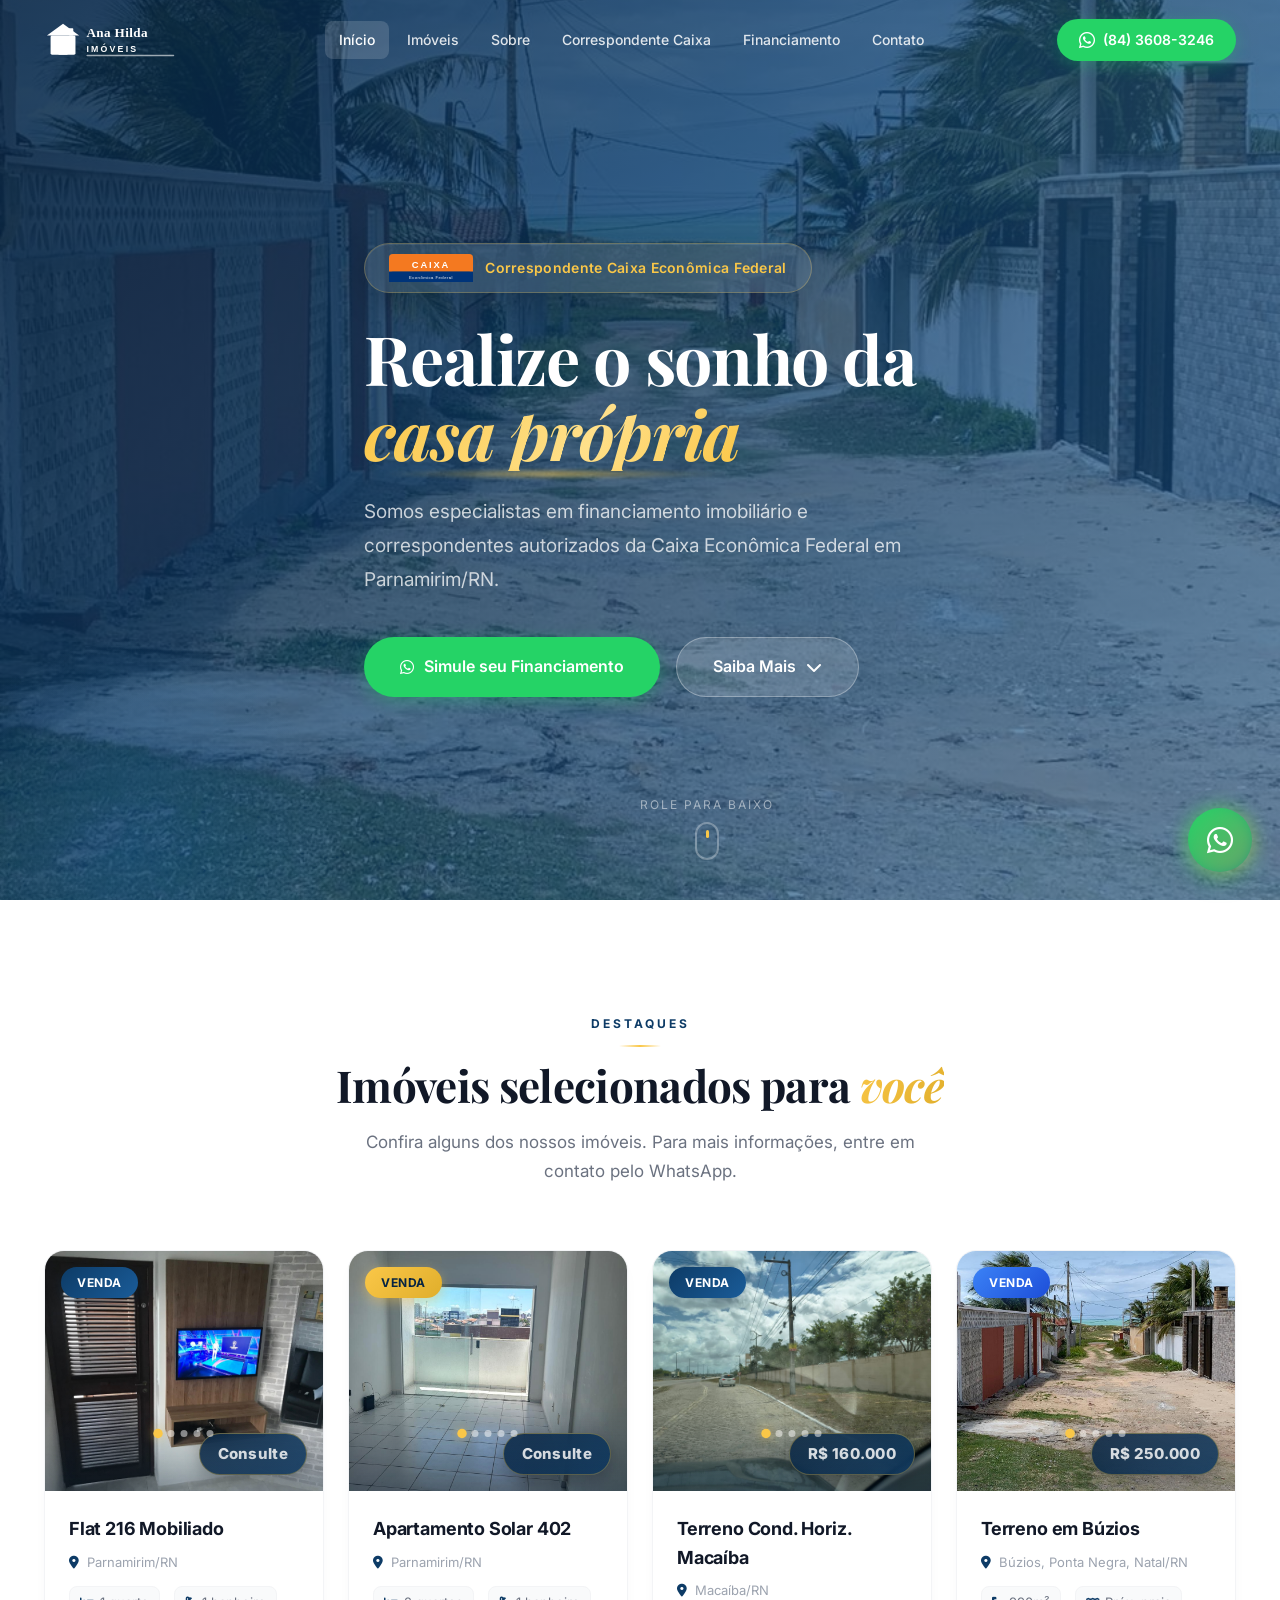
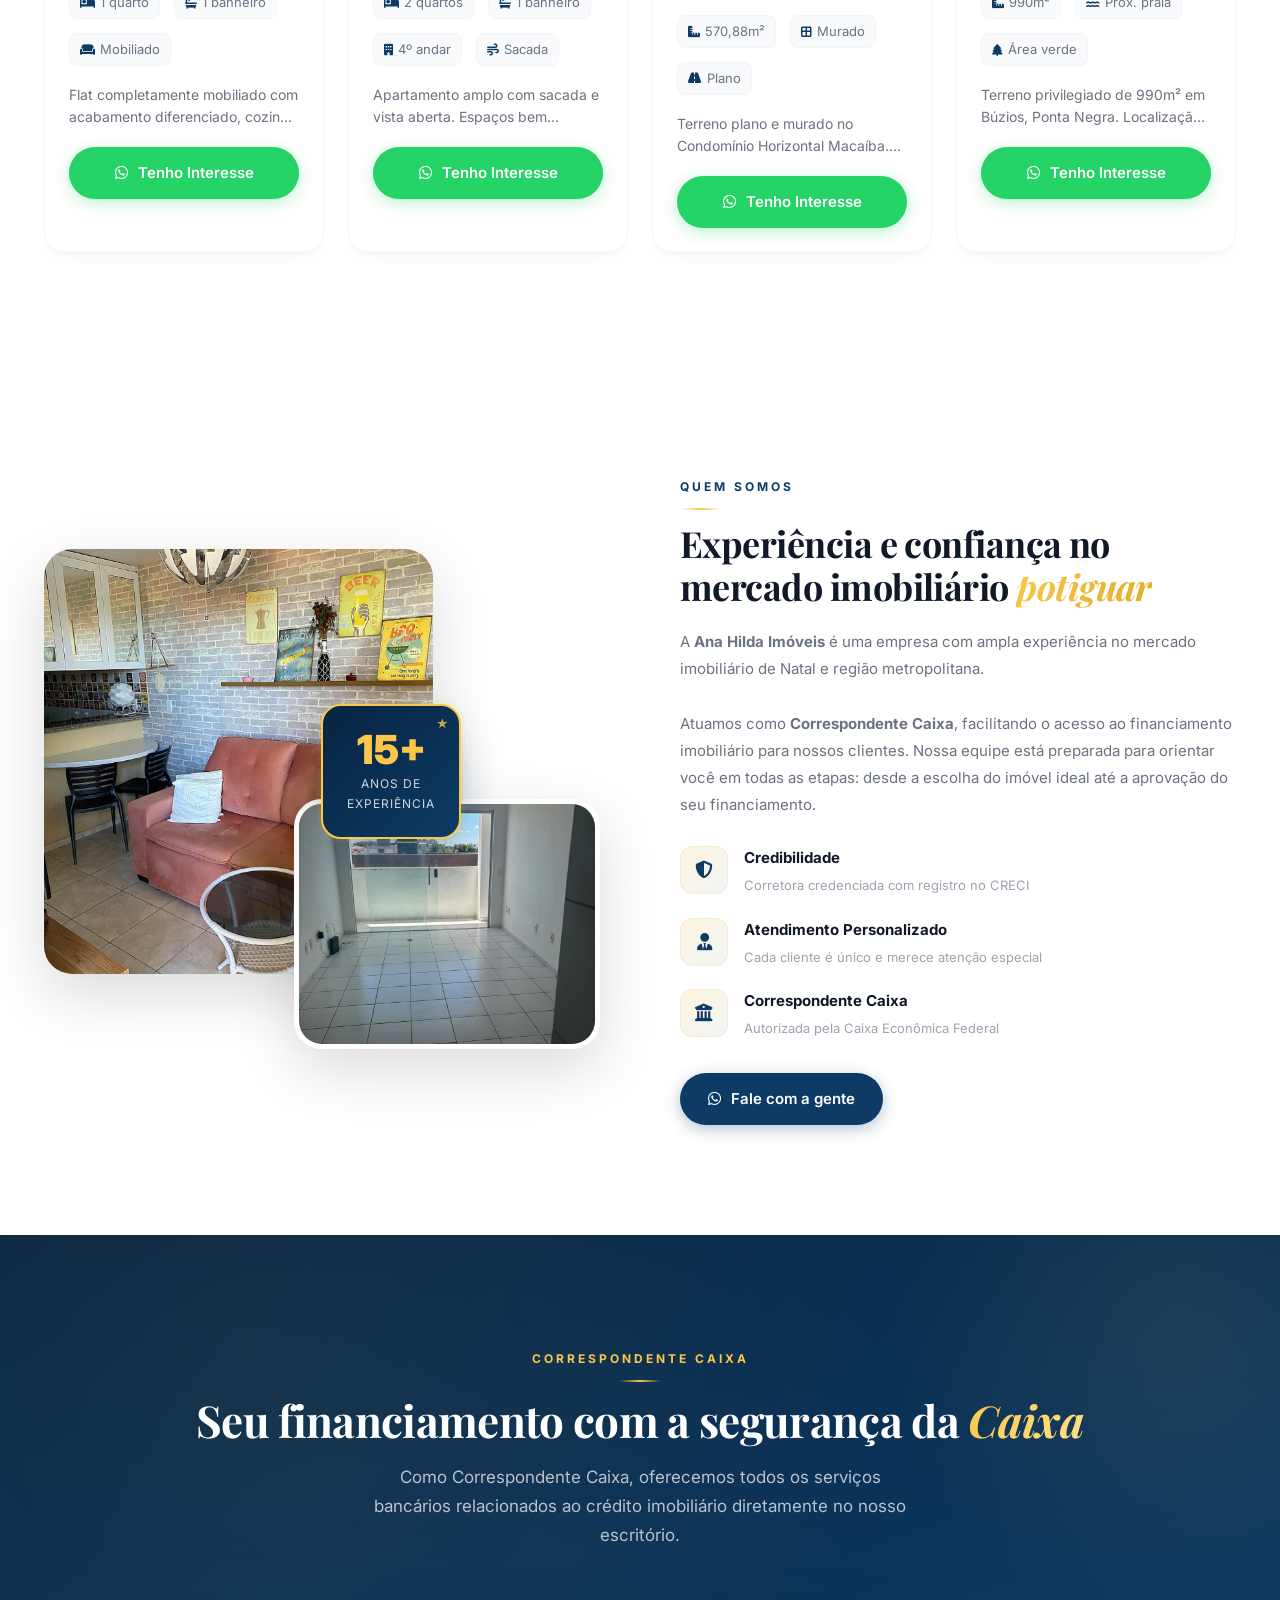
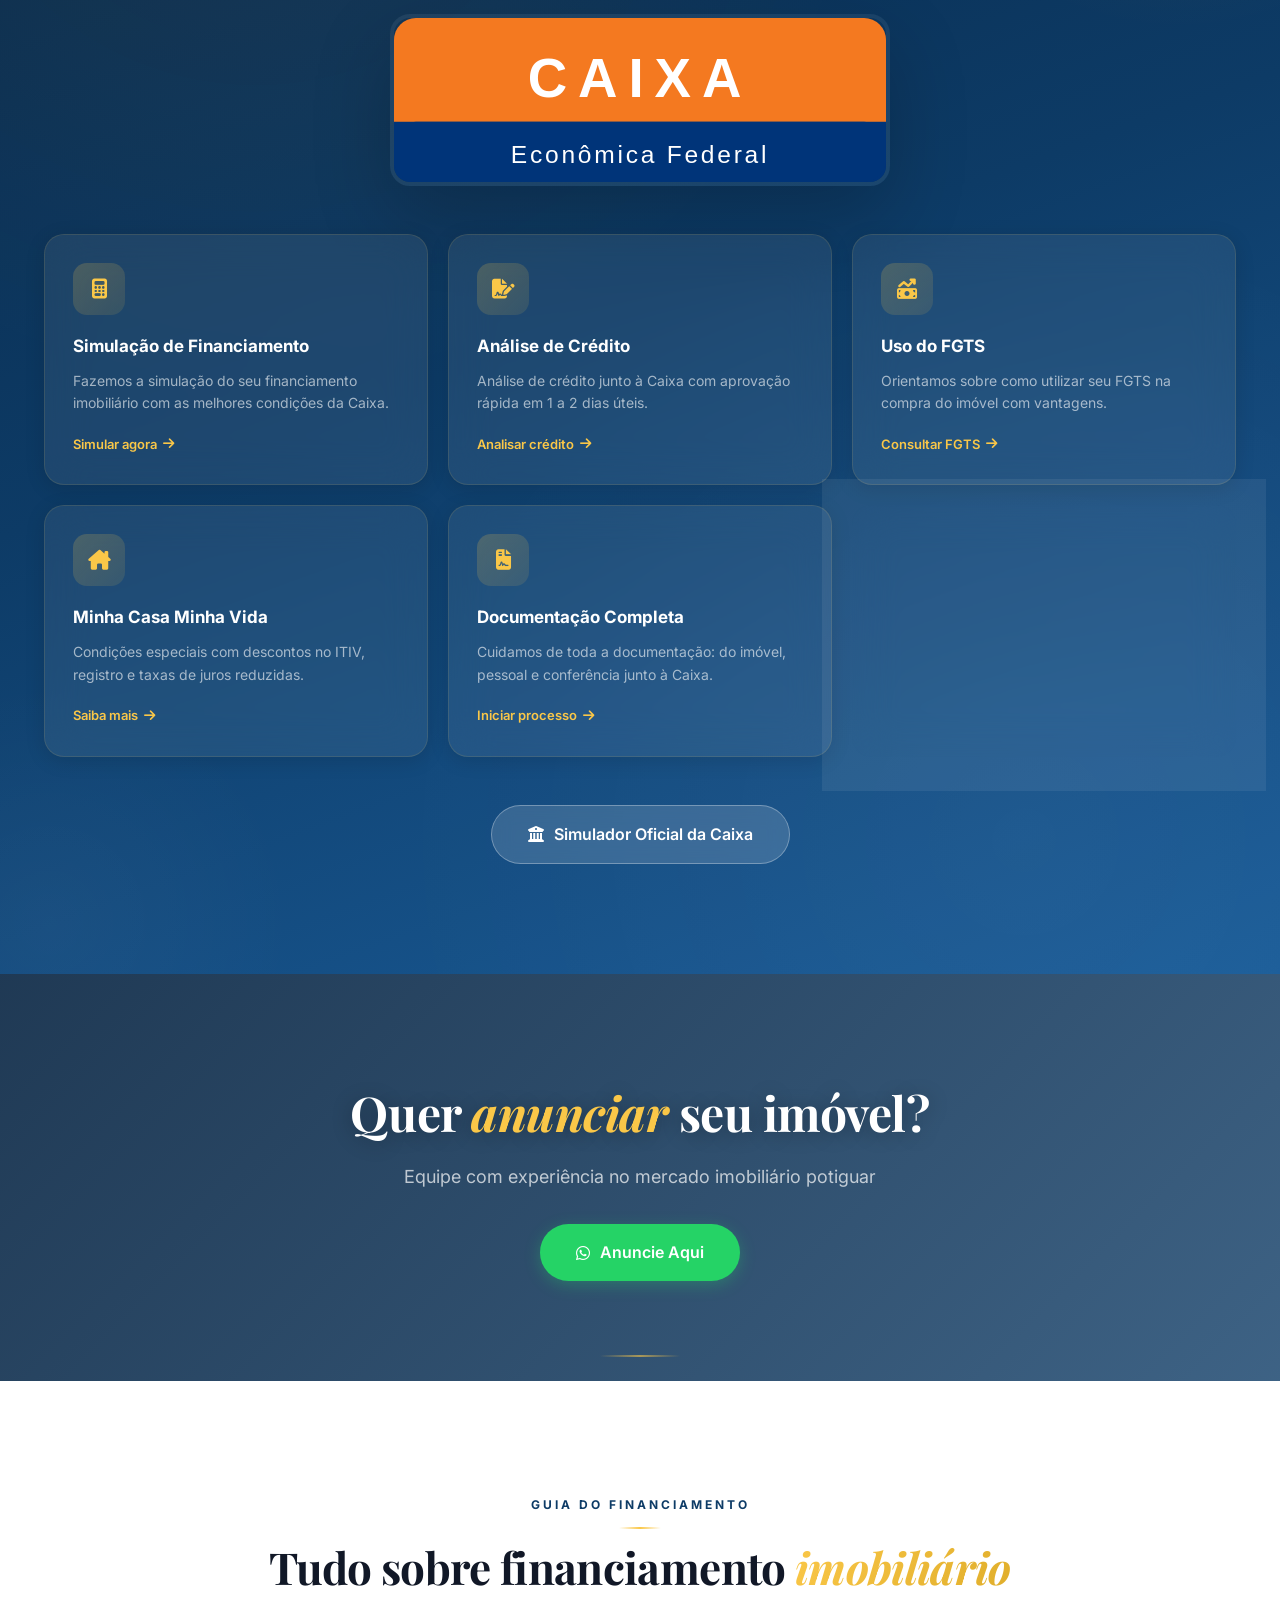
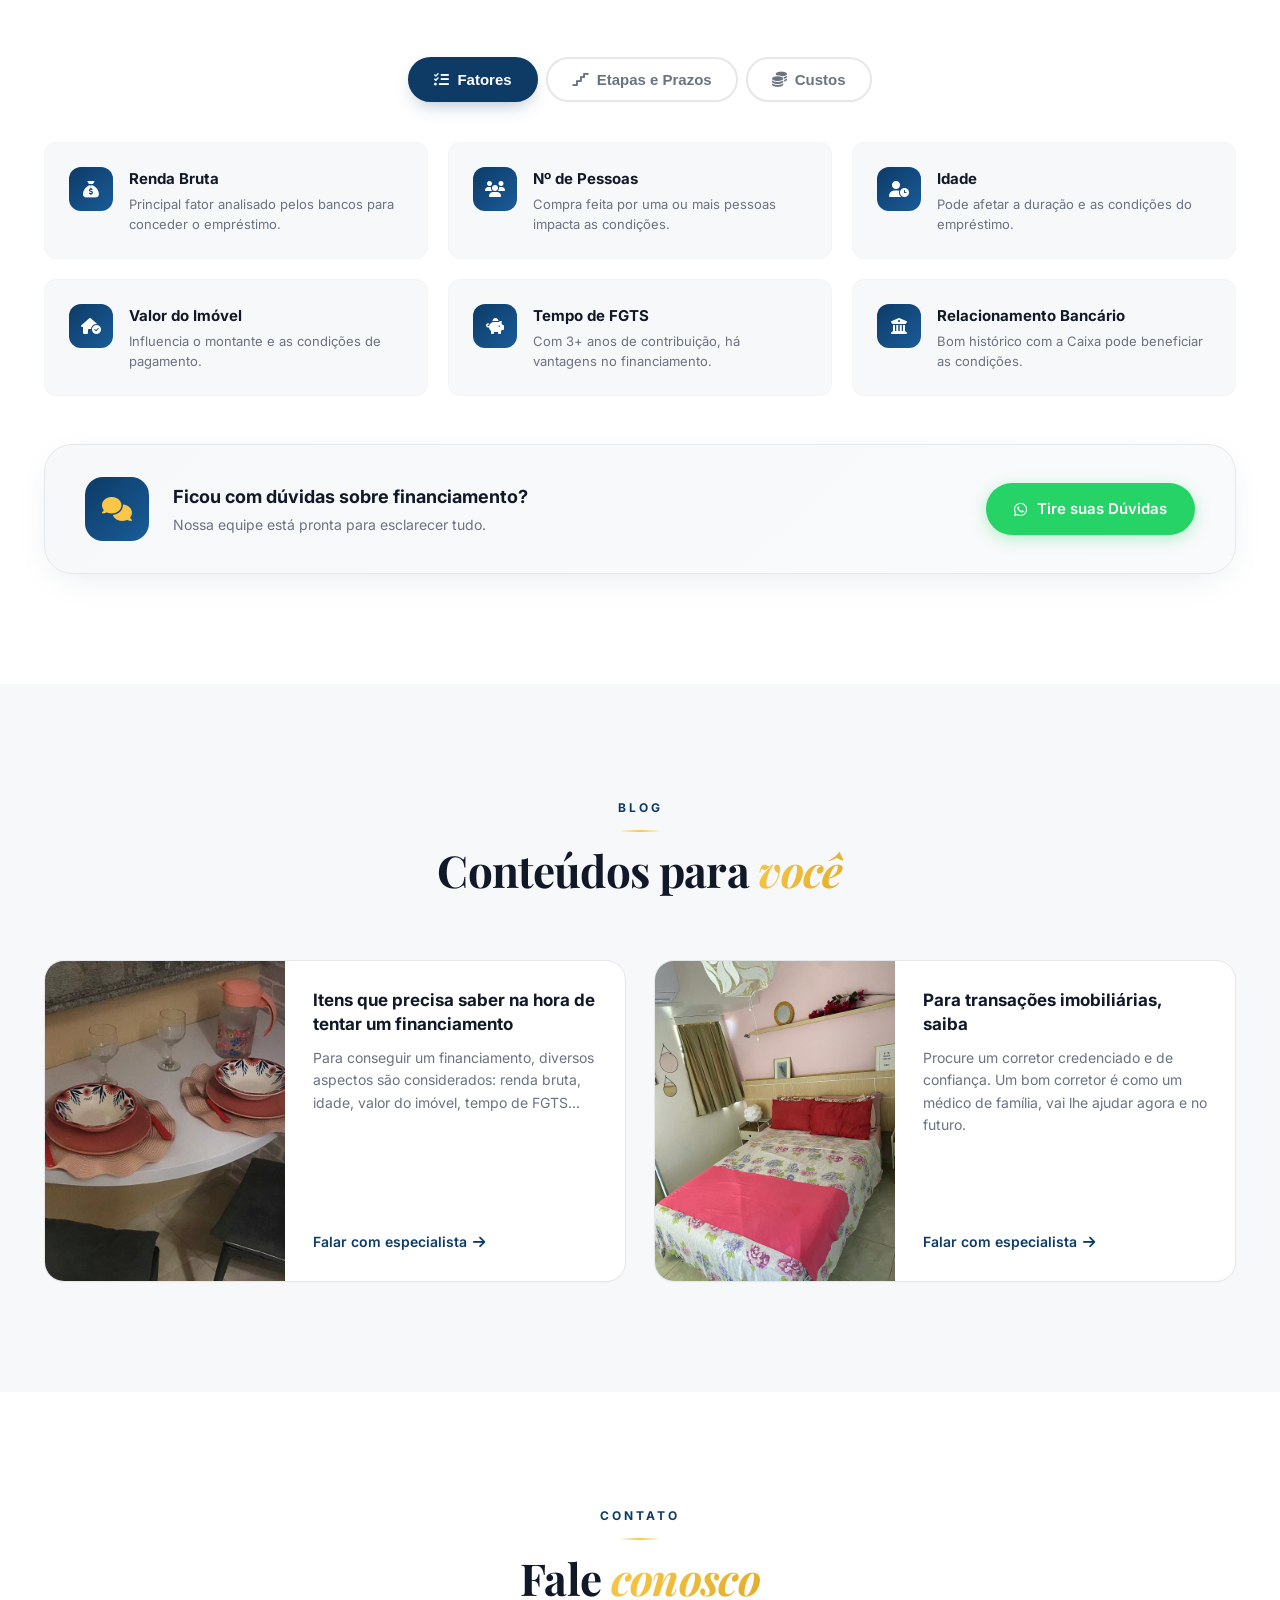
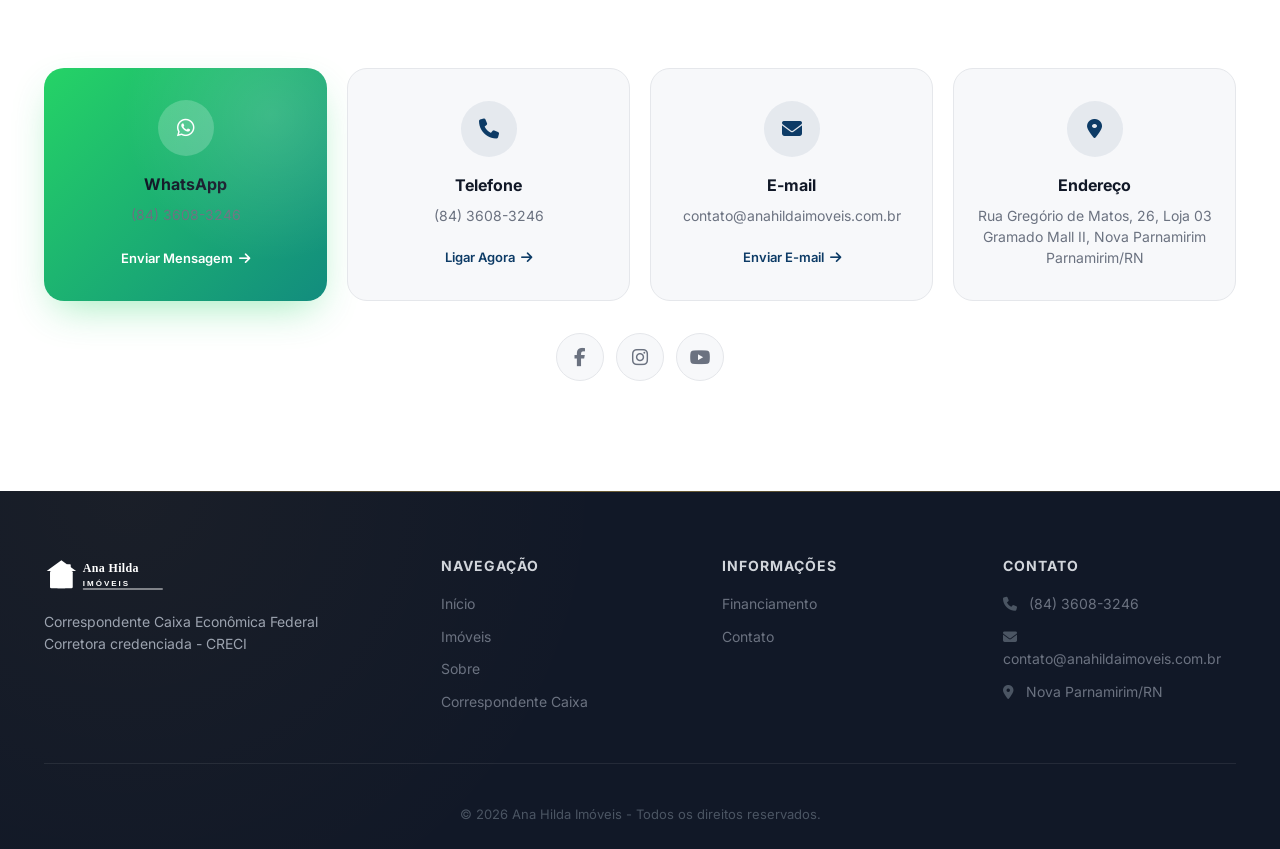
==== commit 9820c3ab: "fix(anahilda): sincronizar raiz com versao atualizada - corrigir paths de imagens (logo, hero, imove" ====
--- a/index.html
+++ b/index.html
@@ -5,7 +5,7 @@
     <meta name="viewport" content="width=device-width, initial-scale=1.0">
     <title>Ana Hilda Imóveis | Correspondente Caixa - Parnamirim/RN</title>
     <meta name="description" content="Ana Hilda Imóveis - Correspondente Caixa em Parnamirim/RN. Financiamento imobiliário, simulação de crédito, compra e venda de imóveis.">
-    <link rel="icon" type="image/svg+xml" href="https://www.anahildaimoveis.com.br/images/icons/logo.svg">
+    <link rel="icon" type="image/svg+xml" href="/images/icons/logo.svg">
     <link rel="preconnect" href="https://fonts.googleapis.com">
     <link rel="preconnect" href="https://fonts.gstatic.com" crossorigin>
     <link href="https://fonts.googleapis.com/css2?family=Inter:wght@300;400;500;600;700;800;900&family=Playfair+Display:ital,wght@0,400;0,500;0,600;0,700;0,800;1,400;1,500&display=swap" rel="stylesheet">
@@ -16,7 +16,7 @@
     <!-- Preloader -->
     <div class="preloader" id="preloader">
         <div class="preloader-inner">
-            <img src="https://www.anahildaimoveis.com.br/images/icons/logo.svg" alt="Ana Hilda" class="preloader-logo">
+            <img src="/images/icons/logo.svg" alt="Ana Hilda" class="preloader-logo">
             <div class="preloader-bar"><div class="preloader-progress"></div></div>
         </div>
     </div>
@@ -25,7 +25,7 @@
     <header class="header" id="header">
         <div class="container header-container">
             <a href="#inicio" class="logo">
-                <img src="https://www.anahildaimoveis.com.br/images/icons/logo.svg" alt="Ana Hilda Imóveis" class="logo-img">
+                <img src="/images/icons/logo.svg" alt="Ana Hilda Imóveis" class="logo-img">
             </a>
             <nav class="nav" id="nav">
                 <a href="#inicio" class="nav-link active">Início</a>
@@ -50,14 +50,14 @@
     <!-- Hero Section -->
     <section class="hero" id="inicio">
         <div class="hero-slider">
-            <div class="hero-slide active" style="background-image: url('https://www.anahildaimoveis.com.br/storage/3f42e24fa9ee6827d3854d11d2862d00.jpg')"></div>
-            <div class="hero-slide" style="background-image: url('https://www.anahildaimoveis.com.br/storage/c2299dfd1efd3f66dc55f5dcf872d131.jpg')"></div>
-            <div class="hero-slide" style="background-image: url('https://www.anahildaimoveis.com.br/storage/8b6256d029a9e658348ebc6f0e611dac.jpg')"></div>
+            <div class="hero-slide active" style="background-image: url('/images/hero1.jpg')"></div>
+            <div class="hero-slide" style="background-image: url('/images/hero2.jpg')"></div>
+            <div class="hero-slide" style="background-image: url('/images/hero3.jpg')"></div>
         </div>
         <div class="hero-overlay"></div>
         <div class="container hero-content">
             <div class="hero-badge">
-                <img src="https://www.anahildaimoveis.com.br/images/caixa.png" alt="Caixa" class="hero-badge-img">
+                <img src="/images/caixa.svg" alt="Caixa" class="hero-badge-img">
                 Correspondente Caixa Econômica Federal
             </div>
             <h1>
@@ -95,11 +95,11 @@
                     <div class="property-image-wrap">
                         <div class="prop-carousel">
                             <div class="prop-carousel-track">
-                                <img src="anahilda/assets/imoveis/flat%20216-/flat%20216/WhatsApp%20Image%202026-02-02%20at%2010.29.36.jpeg" alt="Flat 216 - Sala" class="property-img" loading="lazy">
-                                <img src="anahilda/assets/imoveis/flat%20216-/flat%20216/WhatsApp%20Image%202026-02-02%20at%2010.29.37.jpeg" alt="Flat 216 - Cozinha" class="property-img" loading="lazy">
-                                <img src="anahilda/assets/imoveis/flat%20216-/flat%20216/WhatsApp%20Image%202026-02-02%20at%2010.29.39.jpeg" alt="Flat 216 - Área" class="property-img" loading="lazy">
-                                <img src="anahilda/assets/imoveis/flat%20216-/flat%20216/WhatsApp%20Image%202026-02-02%20at%2010.29.40.jpeg" alt="Flat 216 - Detalhe" class="property-img" loading="lazy">
-                                <img src="anahilda/assets/imoveis/flat%20216-/flat%20216/WhatsApp%20Image%202026-02-02%20at%2010.30.32.jpeg" alt="Flat 216 - Vista" class="property-img" loading="lazy">
+                                <img src="assets/imoveis/flat-216/foto-1.jpg" alt="Flat 216 - Sala" class="property-img" loading="lazy">
+                                <img src="assets/imoveis/flat-216/foto-2.jpg" alt="Flat 216 - Cozinha" class="property-img" loading="lazy">
+                                <img src="assets/imoveis/flat-216/foto-3.jpg" alt="Flat 216 - Área" class="property-img" loading="lazy">
+                                <img src="assets/imoveis/flat-216/foto-4.jpg" alt="Flat 216 - Detalhe" class="property-img" loading="lazy">
+                                <img src="assets/imoveis/flat-216/foto-5.jpg" alt="Flat 216 - Vista" class="property-img" loading="lazy">
                             </div>
                             <button class="prop-carousel-btn prop-prev" aria-label="Foto anterior"><i class="fa-solid fa-chevron-left"></i></button>
                             <button class="prop-carousel-btn prop-next" aria-label="Próxima foto"><i class="fa-solid fa-chevron-right"></i></button>
@@ -134,11 +134,11 @@
                     <div class="property-image-wrap">
                         <div class="prop-carousel">
                             <div class="prop-carousel-track">
-                                <img src="anahilda/assets/imoveis/solar%20402/solar%20402/WhatsApp%20Image%202026-04-07%20at%2013.57.34.jpeg" alt="Solar 402 - Sala" class="property-img" loading="lazy">
-                                <img src="anahilda/assets/imoveis/solar%20402/solar%20402/WhatsApp%20Image%202026-04-07%20at%2013.57.34%20(1).jpeg" alt="Solar 402 - Quarto" class="property-img" loading="lazy">
-                                <img src="anahilda/assets/imoveis/solar%20402/solar%20402/WhatsApp%20Image%202026-04-07%20at%2013.57.34%20(2).jpeg" alt="Solar 402 - Área" class="property-img" loading="lazy">
-                                <img src="anahilda/assets/imoveis/solar%20402/solar%20402/WhatsApp%20Image%202026-04-07%20at%2013.57.35.jpeg" alt="Solar 402 - Vista" class="property-img" loading="lazy">
-                                <img src="anahilda/assets/imoveis/solar%20402/solar%20402/WhatsApp%20Image%202026-04-07%20at%2013.57.35%20(1).jpeg" alt="Solar 402 - Detalhe" class="property-img" loading="lazy">
+                                <img src="assets/imoveis/solar-402/foto-1.jpg" alt="Solar 402 - Sala" class="property-img" loading="lazy">
+                                <img src="assets/imoveis/solar-402/foto-2.jpg" alt="Solar 402 - Quarto" class="property-img" loading="lazy">
+                                <img src="assets/imoveis/solar-402/foto-3.jpg" alt="Solar 402 - Área" class="property-img" loading="lazy">
+                                <img src="assets/imoveis/solar-402/foto-4.jpg" alt="Solar 402 - Vista" class="property-img" loading="lazy">
+                                <img src="assets/imoveis/solar-402/foto-5.jpg" alt="Solar 402 - Detalhe" class="property-img" loading="lazy">
                             </div>
                             <button class="prop-carousel-btn prop-prev" aria-label="Foto anterior"><i class="fa-solid fa-chevron-left"></i></button>
                             <button class="prop-carousel-btn prop-next" aria-label="Próxima foto"><i class="fa-solid fa-chevron-right"></i></button>
@@ -174,11 +174,11 @@
                     <div class="property-image-wrap">
                         <div class="prop-carousel">
                             <div class="prop-carousel-track">
-                                <img src="anahilda/assets/imoveis/terreno%20160mil%20horizonte%20macaiba%20Erotilde/terreno%20160mil%20horizonte%20macaiba%20Erotilde/WhatsApp%20Image%202026-01-12%20at%2011.21.08.jpeg" alt="Terreno Macaíba - Vista 1" class="property-img" loading="lazy">
-                                <img src="anahilda/assets/imoveis/terreno%20160mil%20horizonte%20macaiba%20Erotilde/terreno%20160mil%20horizonte%20macaiba%20Erotilde/WhatsApp%20Image%202026-01-12%20at%2011.21.08%20(1).jpeg" alt="Terreno Macaíba - Vista 2" class="property-img" loading="lazy">
-                                <img src="anahilda/assets/imoveis/terreno%20160mil%20horizonte%20macaiba%20Erotilde/terreno%20160mil%20horizonte%20macaiba%20Erotilde/WhatsApp%20Image%202026-01-12%20at%2011.21.08%20(2).jpeg" alt="Terreno Macaíba - Vista 3" class="property-img" loading="lazy">
-                                <img src="anahilda/assets/imoveis/terreno%20160mil%20horizonte%20macaiba%20Erotilde/terreno%20160mil%20horizonte%20macaiba%20Erotilde/WhatsApp%20Image%202026-01-29%20at%2016.35.56.jpeg" alt="Terreno Macaíba - Vista 4" class="property-img" loading="lazy">
-                                <img src="anahilda/assets/imoveis/terreno%20160mil%20horizonte%20macaiba%20Erotilde/terreno%20160mil%20horizonte%20macaiba%20Erotilde/WhatsApp%20Image%202026-01-29%20at%2016.35.58.jpeg" alt="Terreno Macaíba - Vista 5" class="property-img" loading="lazy">
+                                <img src="assets/imoveis/terreno-macaiba/foto-1.jpg" alt="Terreno Macaíba - Vista 1" class="property-img" loading="lazy">
+                                <img src="assets/imoveis/terreno-macaiba/foto-2.jpg" alt="Terreno Macaíba - Vista 2" class="property-img" loading="lazy">
+                                <img src="assets/imoveis/terreno-macaiba/foto-3.jpg" alt="Terreno Macaíba - Vista 3" class="property-img" loading="lazy">
+                                <img src="assets/imoveis/terreno-macaiba/foto-4.jpg" alt="Terreno Macaíba - Vista 4" class="property-img" loading="lazy">
+                                <img src="assets/imoveis/terreno-macaiba/foto-5.jpg" alt="Terreno Macaíba - Vista 5" class="property-img" loading="lazy">
                             </div>
                             <button class="prop-carousel-btn prop-prev" aria-label="Foto anterior"><i class="fa-solid fa-chevron-left"></i></button>
                             <button class="prop-carousel-btn prop-next" aria-label="Próxima foto"><i class="fa-solid fa-chevron-right"></i></button>
@@ -213,11 +213,11 @@
                     <div class="property-image-wrap">
                         <div class="prop-carousel">
                             <div class="prop-carousel-track">
-                                <img src="anahilda/assets/imoveis/VT%20709/VT%20709/buzios/096e2697-5a8a-4352-9773-7cfca054fbc2.jpg" alt="Terreno Búzios - Vista 1" class="property-img" loading="lazy">
-                                <img src="anahilda/assets/imoveis/VT%20709/VT%20709/buzios/18f11001-a6d5-4033-9725-65ba3f1792ce.jpg" alt="Terreno Búzios - Vista 2" class="property-img" loading="lazy">
-                                <img src="anahilda/assets/imoveis/VT%20709/VT%20709/buzios/24b9fb33-75a2-4a51-8d35-2f95c7cdd009.jpg" alt="Terreno Búzios - Vista 3" class="property-img" loading="lazy">
-                                <img src="anahilda/assets/imoveis/VT%20709/VT%20709/buzios/2fa2c7d3-fbe2-4171-9cd9-f038dd92f952.jpg" alt="Terreno Búzios - Vista 4" class="property-img" loading="lazy">
-                                <img src="anahilda/assets/imoveis/VT%20709/VT%20709/buzios/ada54fe7-adff-42fb-9666-6081fb891cc9.jpg" alt="Terreno Búzios - Vista 5" class="property-img" loading="lazy">
+                                <img src="assets/imoveis/terreno-buzios/foto-1.jpg" alt="Terreno Búzios - Vista 1" class="property-img" loading="lazy">
+                                <img src="assets/imoveis/terreno-buzios/foto-2.jpg" alt="Terreno Búzios - Vista 2" class="property-img" loading="lazy">
+                                <img src="assets/imoveis/terreno-buzios/foto-3.jpg" alt="Terreno Búzios - Vista 3" class="property-img" loading="lazy">
+                                <img src="assets/imoveis/terreno-buzios/foto-4.jpg" alt="Terreno Búzios - Vista 4" class="property-img" loading="lazy">
+                                <img src="assets/imoveis/terreno-buzios/foto-5.jpg" alt="Terreno Búzios - Vista 5" class="property-img" loading="lazy">
                             </div>
                             <button class="prop-carousel-btn prop-prev" aria-label="Foto anterior"><i class="fa-solid fa-chevron-left"></i></button>
                             <button class="prop-carousel-btn prop-next" aria-label="Próxima foto"><i class="fa-solid fa-chevron-right"></i></button>
@@ -257,10 +257,10 @@
             <div class="about-grid">
                 <div class="about-visual">
                     <div class="about-img-main">
-                        <img src="https://www.anahildaimoveis.com.br/storage/6cd33219439816ec2b8a72f37dd2b15e.jpg" alt="Ana Hilda Imóveis" loading="lazy">
+                        <img src="/images/about1.jpg" alt="Ana Hilda Imóveis" loading="lazy">
                     </div>
                     <div class="about-img-secondary">
-                        <img src="https://www.anahildaimoveis.com.br/storage/6be5751e2542e3f77f32aef439440cd1.jpg" alt="Imóvel" loading="lazy">
+                        <img src="/images/about2.jpg" alt="Imóvel" loading="lazy">
                     </div>
                     <div class="about-experience-badge">
                         <span class="about-exp-number">15+</span>
@@ -312,7 +312,7 @@
                 <p class="section-desc">Como Correspondente Caixa, oferecemos todos os serviços bancários relacionados ao crédito imobiliário diretamente no nosso escritório.</p>
             </div>
             <div class="caixa-banner">
-                <img src="https://www.anahildaimoveis.com.br/images/caixa.png" alt="Correspondente Bancário Caixa" class="caixa-banner-img">
+                <img src="/images/caixa.svg" alt="Correspondente Bancário Caixa" class="caixa-banner-img">
             </div>
             <div class="caixa-grid">
                 <div class="caixa-card">
@@ -361,7 +361,7 @@
     </section>
 
     <!-- CTA Banner -->
-    <section class="cta-banner" style="background-image: url('https://www.anahildaimoveis.com.br/storage/a5a884e4cf1339f1665d600820ebb348.jpg')">
+    <section class="cta-banner" style="background-image: url('/images/cta-bg.jpg')">
         <div class="cta-overlay"></div>
         <div class="container cta-content">
             <h2>Quer <em>anunciar</em> seu imóvel?</h2>
@@ -545,7 +545,7 @@
             <div class="blog-grid">
                 <div class="blog-card">
                     <div class="blog-img-wrap">
-                        <img src="https://www.anahildaimoveis.com.br/storage/835e1cdfd86492f84b897bf29890645f.jpg" alt="Financiamento" class="blog-img" loading="lazy">
+                        <img src="/images/blog1.jpg" alt="Financiamento" class="blog-img" loading="lazy">
                     </div>
                     <div class="blog-content">
                         <h3>Itens que precisa saber na hora de tentar um financiamento</h3>
@@ -555,7 +555,7 @@
                 </div>
                 <div class="blog-card">
                     <div class="blog-img-wrap">
-                        <img src="https://www.anahildaimoveis.com.br/storage/55d83b8bfdbf96cc63c871946daa3565.jpg" alt="Transações Imobiliárias" class="blog-img" loading="lazy">
+                        <img src="/images/blog2.jpg" alt="Transações Imobiliárias" class="blog-img" loading="lazy">
                     </div>
                     <div class="blog-content">
                         <h3>Para transações imobiliárias, saiba</h3>
@@ -614,7 +614,7 @@
         <div class="container">
             <div class="footer-content">
                 <div class="footer-brand">
-                    <img src="https://www.anahildaimoveis.com.br/images/icons/logo.svg" alt="Ana Hilda Imóveis" class="footer-logo">
+                    <img src="/images/icons/logo.svg" alt="Ana Hilda Imóveis" class="footer-logo">
                     <p>Correspondente Caixa Econômica Federal<br>Corretora credenciada - CRECI</p>
                 </div>
                 <div class="footer-nav">
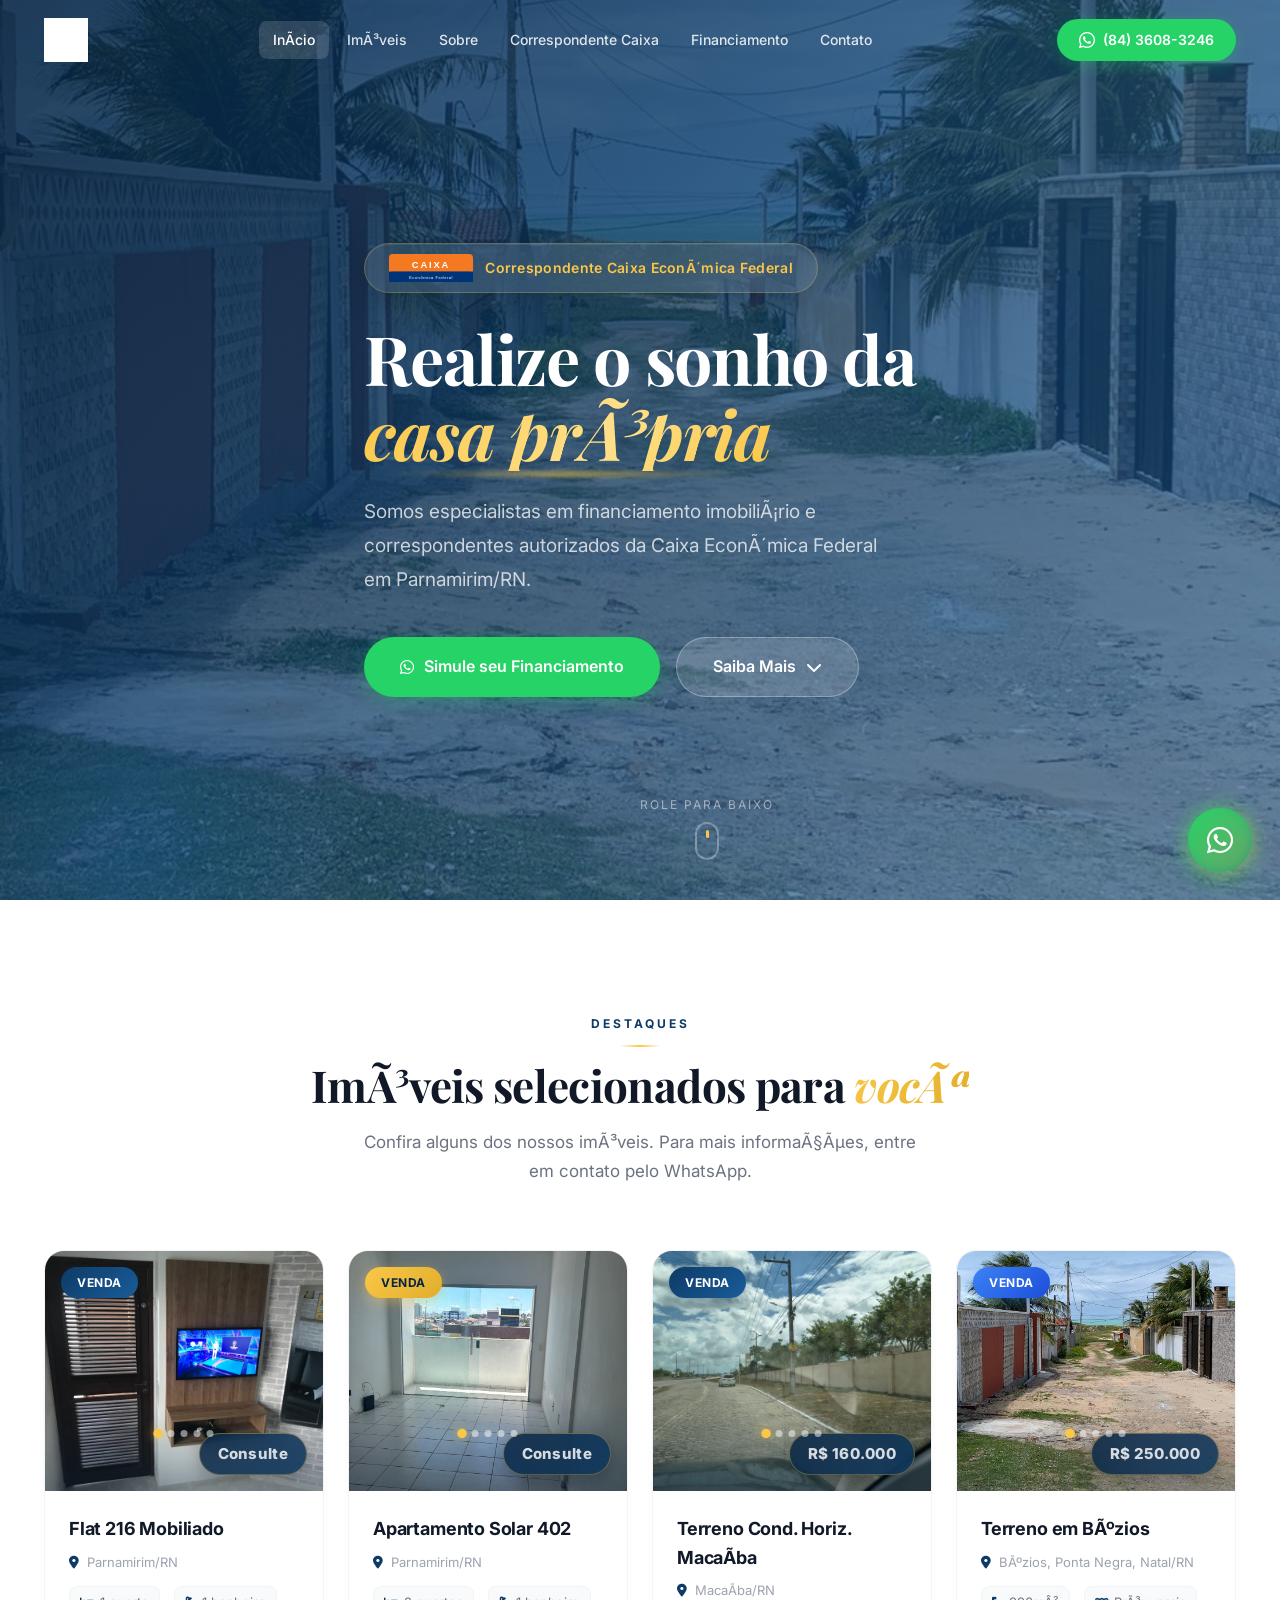
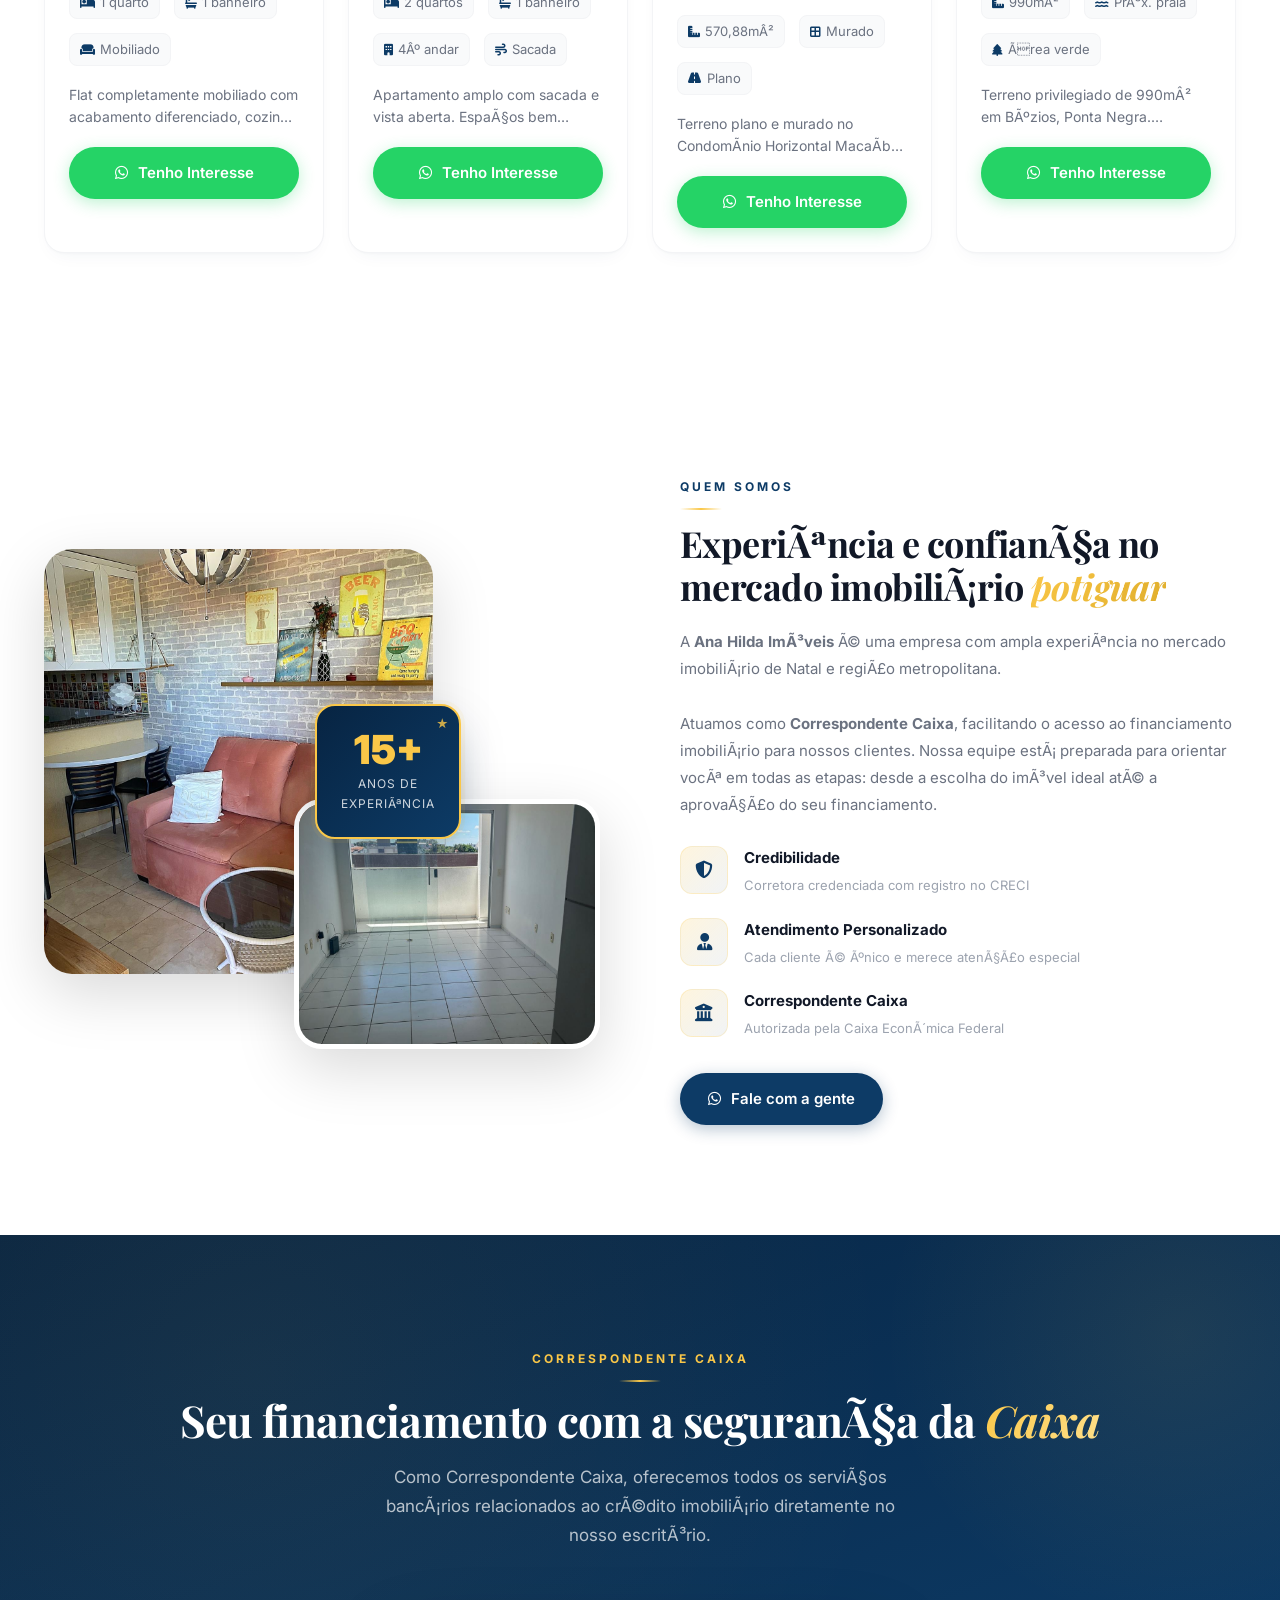
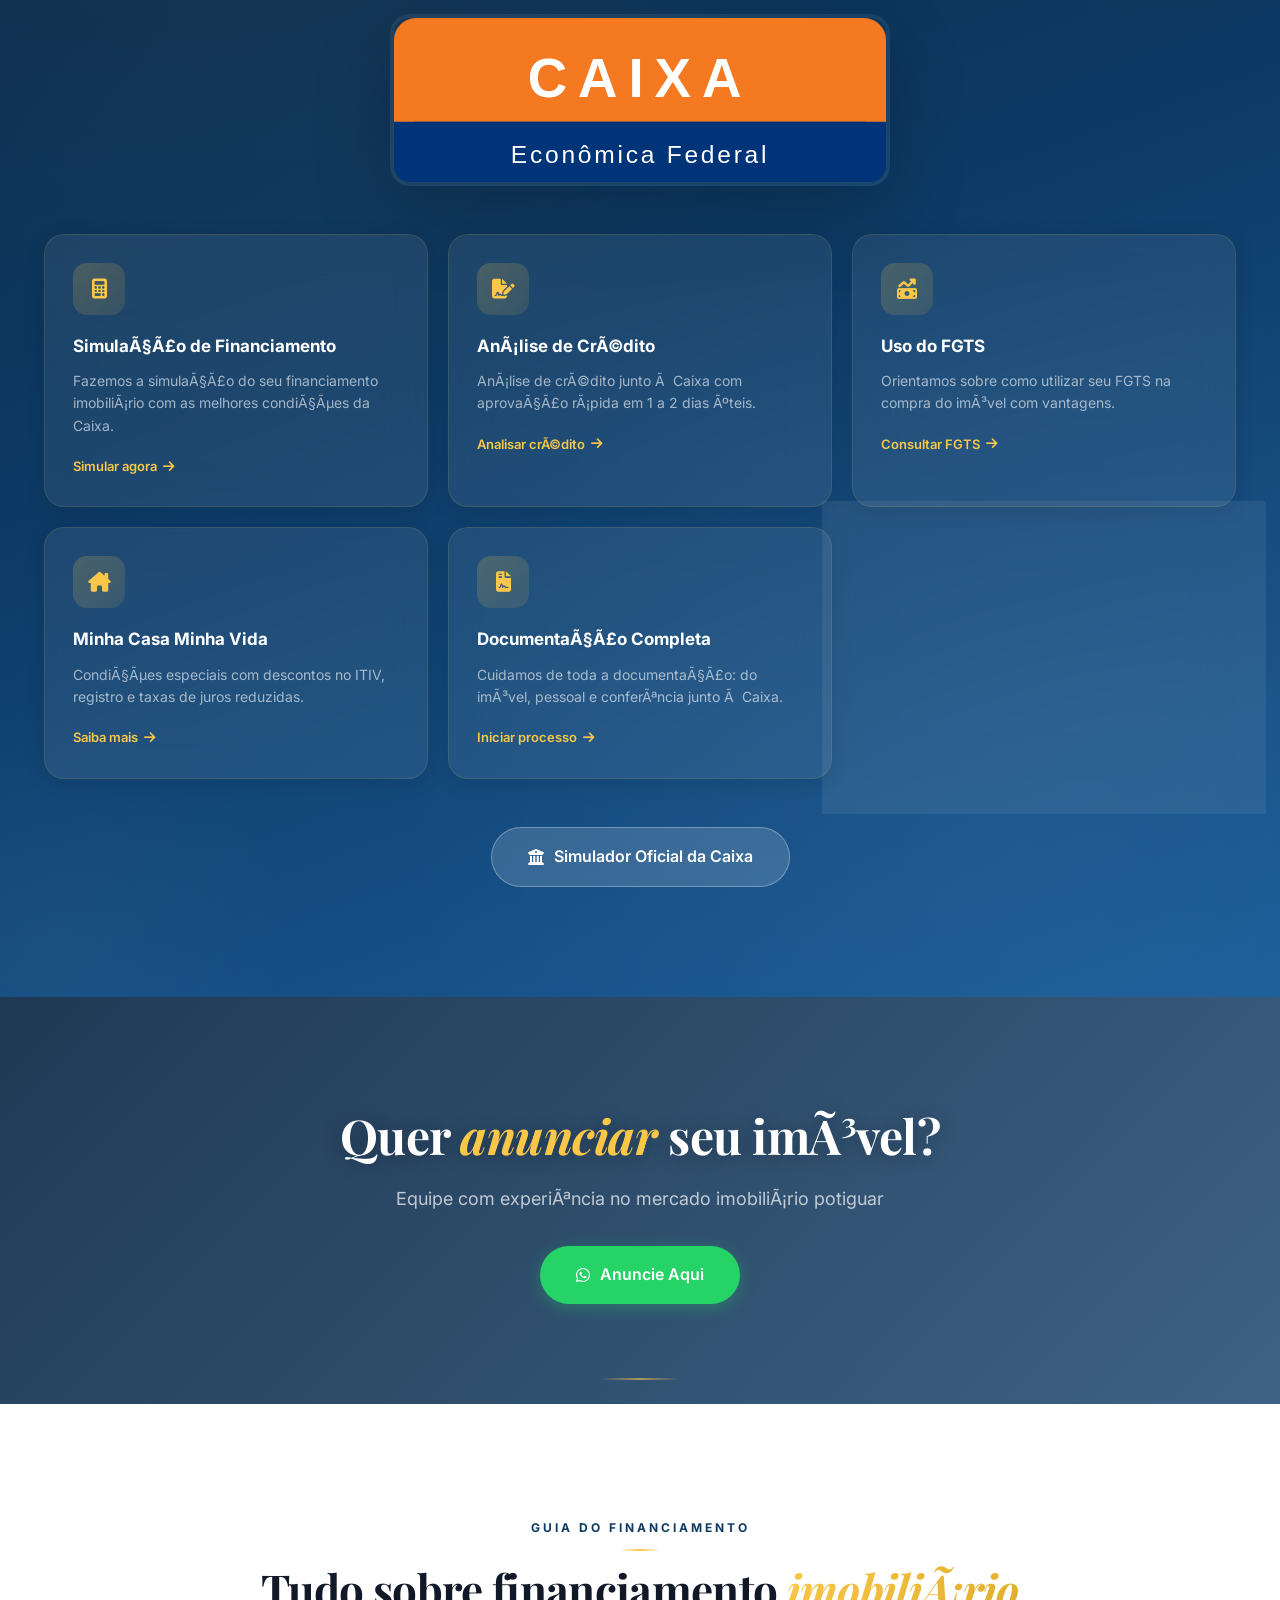
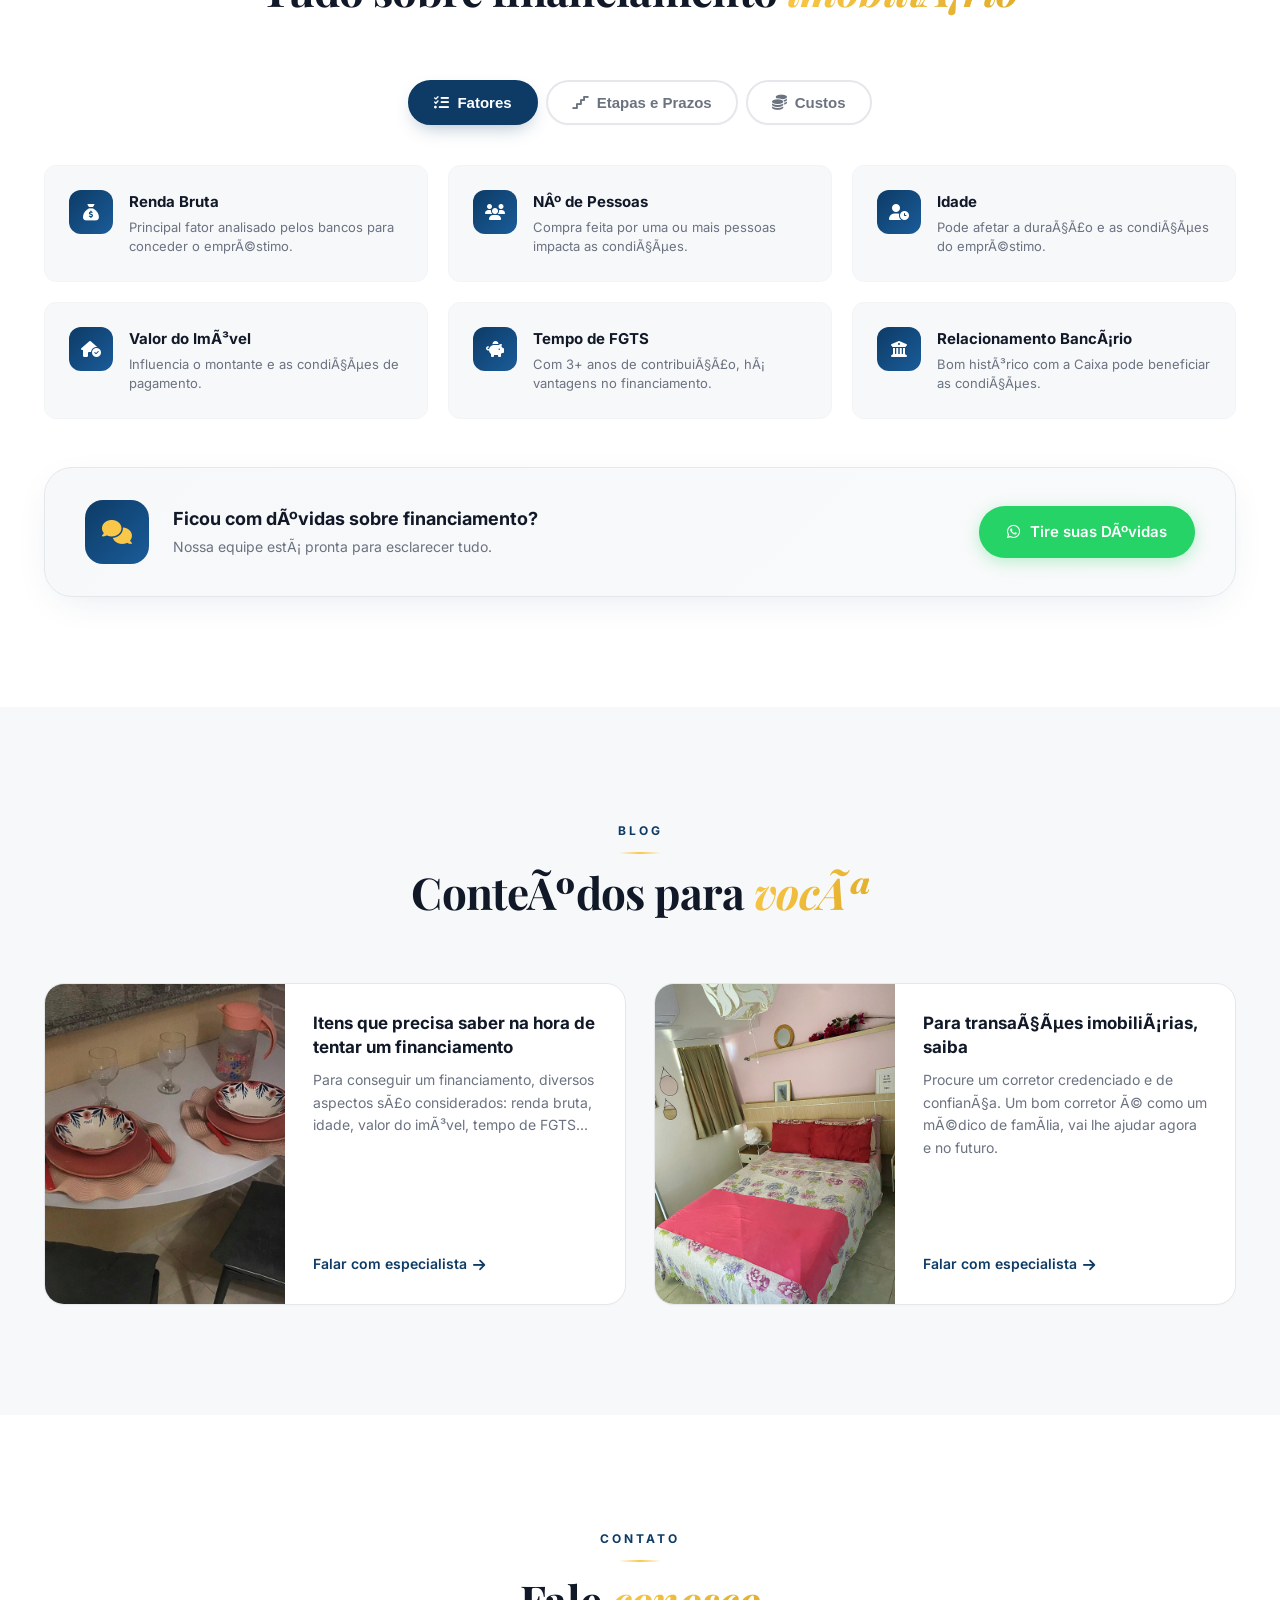
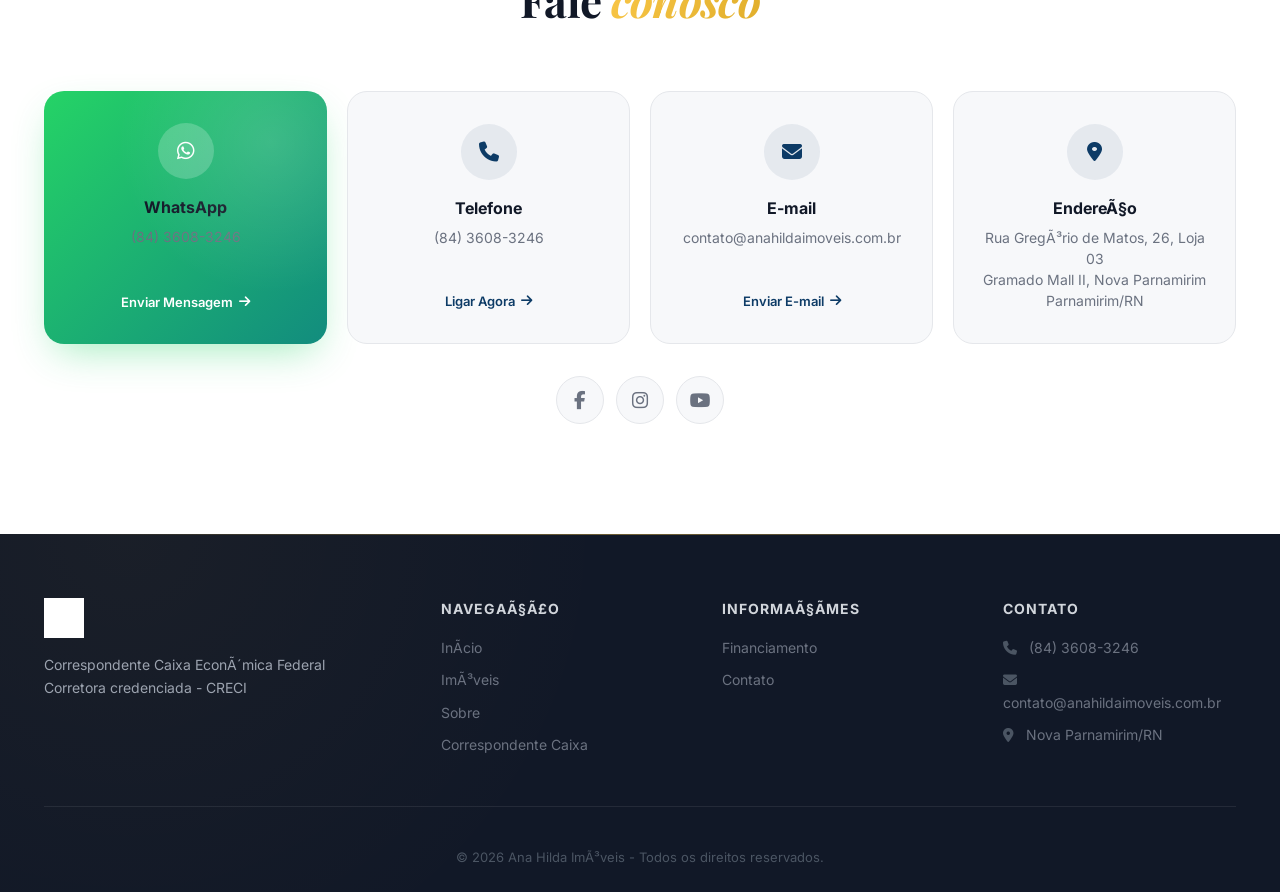
==== commit 944b17c4: "feat: adicionar logo real da Ana Hilda (jpg) e atualizar referencias no HTML" ====
--- a/index.html
+++ b/index.html
@@ -1,11 +1,11 @@
-<!DOCTYPE html>
+﻿<!DOCTYPE html>
 <html lang="pt-BR">
 <head>
     <meta charset="UTF-8">
     <meta name="viewport" content="width=device-width, initial-scale=1.0">
-    <title>Ana Hilda Imóveis | Correspondente Caixa - Parnamirim/RN</title>
-    <meta name="description" content="Ana Hilda Imóveis - Correspondente Caixa em Parnamirim/RN. Financiamento imobiliário, simulação de crédito, compra e venda de imóveis.">
-    <link rel="icon" type="image/svg+xml" href="/images/icons/logo.svg">
+    <title>Ana Hilda ImÃ³veis | Correspondente Caixa - Parnamirim/RN</title>
+    <meta name="description" content="Ana Hilda ImÃ³veis - Correspondente Caixa em Parnamirim/RN. Financiamento imobiliÃ¡rio, simulaÃ§Ã£o de crÃ©dito, compra e venda de imÃ³veis.">
+    <link rel="icon" type="image/svg+xml" href="/images/icons/logo.jpg">
     <link rel="preconnect" href="https://fonts.googleapis.com">
     <link rel="preconnect" href="https://fonts.gstatic.com" crossorigin>
     <link href="https://fonts.googleapis.com/css2?family=Inter:wght@300;400;500;600;700;800;900&family=Playfair+Display:ital,wght@0,400;0,500;0,600;0,700;0,800;1,400;1,500&display=swap" rel="stylesheet">
@@ -16,7 +16,7 @@
     <!-- Preloader -->
     <div class="preloader" id="preloader">
         <div class="preloader-inner">
-            <img src="/images/icons/logo.svg" alt="Ana Hilda" class="preloader-logo">
+            <img src="/images/icons/logo.jpg" alt="Ana Hilda" class="preloader-logo">
             <div class="preloader-bar"><div class="preloader-progress"></div></div>
         </div>
     </div>
@@ -25,11 +25,11 @@
     <header class="header" id="header">
         <div class="container header-container">
             <a href="#inicio" class="logo">
-                <img src="/images/icons/logo.svg" alt="Ana Hilda Imóveis" class="logo-img">
+                <img src="/images/icons/logo.jpg" alt="Ana Hilda ImÃ³veis" class="logo-img">
             </a>
             <nav class="nav" id="nav">
-                <a href="#inicio" class="nav-link active">Início</a>
-                <a href="#imoveis" class="nav-link">Imóveis</a>
+                <a href="#inicio" class="nav-link active">InÃ­cio</a>
+                <a href="#imoveis" class="nav-link">ImÃ³veis</a>
                 <a href="#sobre" class="nav-link">Sobre</a>
                 <a href="#correspondente" class="nav-link">Correspondente Caixa</a>
                 <a href="#financiamento" class="nav-link">Financiamento</a>
@@ -58,13 +58,13 @@
         <div class="container hero-content">
             <div class="hero-badge">
                 <img src="/images/caixa.svg" alt="Caixa" class="hero-badge-img">
-                Correspondente Caixa Econômica Federal
+                Correspondente Caixa EconÃ´mica Federal
             </div>
             <h1>
                 <span class="hero-line">Realize o sonho da</span>
-                <span class="hero-line"><em class="highlight">casa própria</em></span>
+                <span class="hero-line"><em class="highlight">casa prÃ³pria</em></span>
             </h1>
-            <p class="hero-subtitle">Somos especialistas em financiamento imobiliário e correspondentes autorizados da Caixa Econômica Federal em Parnamirim/RN.</p>
+            <p class="hero-subtitle">Somos especialistas em financiamento imobiliÃ¡rio e correspondentes autorizados da Caixa EconÃ´mica Federal em Parnamirim/RN.</p>
             <div class="hero-actions">
                 <a href="https://api.whatsapp.com/send?phone=558436083246&text=Ol%C3%A1!%20Gostaria%20de%20simular%20um%20financiamento." class="btn btn-whatsapp btn-lg" target="_blank" rel="noopener noreferrer">
                     <i class="fa-brands fa-whatsapp"></i> Simule seu Financiamento
@@ -80,13 +80,13 @@
         </div>
     </section>
 
-    <!-- Imóveis em Destaque -->
+    <!-- ImÃ³veis em Destaque -->
     <section class="section section-properties" id="imoveis">
         <div class="container">
             <div class="section-header">
                 <span class="section-tag">Destaques</span>
-                <h2 class="section-title">Imóveis selecionados para <em>você</em></h2>
-                <p class="section-desc">Confira alguns dos nossos imóveis. Para mais informações, entre em contato pelo WhatsApp.</p>
+                <h2 class="section-title">ImÃ³veis selecionados para <em>vocÃª</em></h2>
+                <p class="section-desc">Confira alguns dos nossos imÃ³veis. Para mais informaÃ§Ãµes, entre em contato pelo WhatsApp.</p>
             </div>
             <div class="properties-grid">
 
@@ -97,12 +97,12 @@
                             <div class="prop-carousel-track">
                                 <img src="assets/imoveis/flat-216/foto-1.jpg" alt="Flat 216 - Sala" class="property-img" loading="lazy">
                                 <img src="assets/imoveis/flat-216/foto-2.jpg" alt="Flat 216 - Cozinha" class="property-img" loading="lazy">
-                                <img src="assets/imoveis/flat-216/foto-3.jpg" alt="Flat 216 - Área" class="property-img" loading="lazy">
+                                <img src="assets/imoveis/flat-216/foto-3.jpg" alt="Flat 216 - Ãrea" class="property-img" loading="lazy">
                                 <img src="assets/imoveis/flat-216/foto-4.jpg" alt="Flat 216 - Detalhe" class="property-img" loading="lazy">
                                 <img src="assets/imoveis/flat-216/foto-5.jpg" alt="Flat 216 - Vista" class="property-img" loading="lazy">
                             </div>
                             <button class="prop-carousel-btn prop-prev" aria-label="Foto anterior"><i class="fa-solid fa-chevron-left"></i></button>
-                            <button class="prop-carousel-btn prop-next" aria-label="Próxima foto"><i class="fa-solid fa-chevron-right"></i></button>
+                            <button class="prop-carousel-btn prop-next" aria-label="PrÃ³xima foto"><i class="fa-solid fa-chevron-right"></i></button>
                             <div class="prop-carousel-dots">
                                 <span class="prop-dot active"></span>
                                 <span class="prop-dot"></span>
@@ -122,7 +122,7 @@
                             <span><i class="fa-solid fa-bath"></i> 1 banheiro</span>
                             <span><i class="fa-solid fa-couch"></i> Mobiliado</span>
                         </div>
-                        <p class="property-desc">Flat completamente mobiliado com acabamento diferenciado, cozinha americana integrada e estilo único. Perfeito para morar ou investir.</p>
+                        <p class="property-desc">Flat completamente mobiliado com acabamento diferenciado, cozinha americana integrada e estilo Ãºnico. Perfeito para morar ou investir.</p>
                         <a href="https://api.whatsapp.com/send?phone=558436083246&text=Ol%C3%A1!%20Tenho%20interesse%20no%20Flat%20216%20Mobiliado." class="btn btn-whatsapp btn-block" target="_blank" rel="noopener noreferrer">
                             <i class="fa-brands fa-whatsapp"></i> Tenho Interesse
                         </a>
@@ -136,12 +136,12 @@
                             <div class="prop-carousel-track">
                                 <img src="assets/imoveis/solar-402/foto-1.jpg" alt="Solar 402 - Sala" class="property-img" loading="lazy">
                                 <img src="assets/imoveis/solar-402/foto-2.jpg" alt="Solar 402 - Quarto" class="property-img" loading="lazy">
-                                <img src="assets/imoveis/solar-402/foto-3.jpg" alt="Solar 402 - Área" class="property-img" loading="lazy">
+                                <img src="assets/imoveis/solar-402/foto-3.jpg" alt="Solar 402 - Ãrea" class="property-img" loading="lazy">
                                 <img src="assets/imoveis/solar-402/foto-4.jpg" alt="Solar 402 - Vista" class="property-img" loading="lazy">
                                 <img src="assets/imoveis/solar-402/foto-5.jpg" alt="Solar 402 - Detalhe" class="property-img" loading="lazy">
                             </div>
                             <button class="prop-carousel-btn prop-prev" aria-label="Foto anterior"><i class="fa-solid fa-chevron-left"></i></button>
-                            <button class="prop-carousel-btn prop-next" aria-label="Próxima foto"><i class="fa-solid fa-chevron-right"></i></button>
+                            <button class="prop-carousel-btn prop-next" aria-label="PrÃ³xima foto"><i class="fa-solid fa-chevron-right"></i></button>
                             <div class="prop-carousel-dots">
                                 <span class="prop-dot active"></span>
                                 <span class="prop-dot"></span>
@@ -159,29 +159,29 @@
                         <div class="property-details">
                             <span><i class="fa-solid fa-bed"></i> 2 quartos</span>
                             <span><i class="fa-solid fa-bath"></i> 1 banheiro</span>
-                            <span><i class="fa-solid fa-building"></i> 4º andar</span>
+                            <span><i class="fa-solid fa-building"></i> 4Âº andar</span>
                             <span><i class="fa-solid fa-wind"></i> Sacada</span>
                         </div>
-                        <p class="property-desc">Apartamento amplo com sacada e vista aberta. Espaços bem distribuídos em ótima localização em Parnamirim.</p>
+                        <p class="property-desc">Apartamento amplo com sacada e vista aberta. EspaÃ§os bem distribuÃ­dos em Ã³tima localizaÃ§Ã£o em Parnamirim.</p>
                         <a href="https://api.whatsapp.com/send?phone=558436083246&text=Ol%C3%A1!%20Tenho%20interesse%20no%20Apartamento%20Solar%20402." class="btn btn-whatsapp btn-block" target="_blank" rel="noopener noreferrer">
                             <i class="fa-brands fa-whatsapp"></i> Tenho Interesse
                         </a>
                     </div>
                 </div>
 
-                <!-- Terreno Macaíba -->
+                <!-- Terreno MacaÃ­ba -->
                 <div class="property-card">
                     <div class="property-image-wrap">
                         <div class="prop-carousel">
                             <div class="prop-carousel-track">
-                                <img src="assets/imoveis/terreno-macaiba/foto-1.jpg" alt="Terreno Macaíba - Vista 1" class="property-img" loading="lazy">
-                                <img src="assets/imoveis/terreno-macaiba/foto-2.jpg" alt="Terreno Macaíba - Vista 2" class="property-img" loading="lazy">
-                                <img src="assets/imoveis/terreno-macaiba/foto-3.jpg" alt="Terreno Macaíba - Vista 3" class="property-img" loading="lazy">
-                                <img src="assets/imoveis/terreno-macaiba/foto-4.jpg" alt="Terreno Macaíba - Vista 4" class="property-img" loading="lazy">
-                                <img src="assets/imoveis/terreno-macaiba/foto-5.jpg" alt="Terreno Macaíba - Vista 5" class="property-img" loading="lazy">
+                                <img src="assets/imoveis/terreno-macaiba/foto-1.jpg" alt="Terreno MacaÃ­ba - Vista 1" class="property-img" loading="lazy">
+                                <img src="assets/imoveis/terreno-macaiba/foto-2.jpg" alt="Terreno MacaÃ­ba - Vista 2" class="property-img" loading="lazy">
+                                <img src="assets/imoveis/terreno-macaiba/foto-3.jpg" alt="Terreno MacaÃ­ba - Vista 3" class="property-img" loading="lazy">
+                                <img src="assets/imoveis/terreno-macaiba/foto-4.jpg" alt="Terreno MacaÃ­ba - Vista 4" class="property-img" loading="lazy">
+                                <img src="assets/imoveis/terreno-macaiba/foto-5.jpg" alt="Terreno MacaÃ­ba - Vista 5" class="property-img" loading="lazy">
                             </div>
                             <button class="prop-carousel-btn prop-prev" aria-label="Foto anterior"><i class="fa-solid fa-chevron-left"></i></button>
-                            <button class="prop-carousel-btn prop-next" aria-label="Próxima foto"><i class="fa-solid fa-chevron-right"></i></button>
+                            <button class="prop-carousel-btn prop-next" aria-label="PrÃ³xima foto"><i class="fa-solid fa-chevron-right"></i></button>
                             <div class="prop-carousel-dots">
                                 <span class="prop-dot active"></span>
                                 <span class="prop-dot"></span>
@@ -194,33 +194,33 @@
                         <div class="property-price-tag">R$ 160.000</div>
                     </div>
                     <div class="property-info">
-                        <h3>Terreno Cond. Horiz. Macaíba</h3>
-                        <p class="property-location"><i class="fa-solid fa-location-dot"></i> Macaíba/RN</p>
+                        <h3>Terreno Cond. Horiz. MacaÃ­ba</h3>
+                        <p class="property-location"><i class="fa-solid fa-location-dot"></i> MacaÃ­ba/RN</p>
                         <div class="property-details">
-                            <span><i class="fa-solid fa-ruler-combined"></i> 570,88m²</span>
+                            <span><i class="fa-solid fa-ruler-combined"></i> 570,88mÂ²</span>
                             <span><i class="fa-solid fa-border-all"></i> Murado</span>
                             <span><i class="fa-solid fa-road"></i> Plano</span>
                         </div>
-                        <p class="property-desc">Terreno plano e murado no Condomínio Horizontal Macaíba. Área de 570,88m² com água, iluminação pública e rede elétrica.</p>
+                        <p class="property-desc">Terreno plano e murado no CondomÃ­nio Horizontal MacaÃ­ba. Ãrea de 570,88mÂ² com Ã¡gua, iluminaÃ§Ã£o pÃºblica e rede elÃ©trica.</p>
                         <a href="https://api.whatsapp.com/send?phone=558436083246&text=Ol%C3%A1!%20Tenho%20interesse%20no%20Terreno%20do%20Condom%C3%ADnio%20Horizontal%20Maca%C3%ADba%20-%20R%24%20160.000." class="btn btn-whatsapp btn-block" target="_blank" rel="noopener noreferrer">
                             <i class="fa-brands fa-whatsapp"></i> Tenho Interesse
                         </a>
                     </div>
                 </div>
 
-                <!-- Terreno Búzios -->
+                <!-- Terreno BÃºzios -->
                 <div class="property-card">
                     <div class="property-image-wrap">
                         <div class="prop-carousel">
                             <div class="prop-carousel-track">
-                                <img src="assets/imoveis/terreno-buzios/foto-1.jpg" alt="Terreno Búzios - Vista 1" class="property-img" loading="lazy">
-                                <img src="assets/imoveis/terreno-buzios/foto-2.jpg" alt="Terreno Búzios - Vista 2" class="property-img" loading="lazy">
-                                <img src="assets/imoveis/terreno-buzios/foto-3.jpg" alt="Terreno Búzios - Vista 3" class="property-img" loading="lazy">
-                                <img src="assets/imoveis/terreno-buzios/foto-4.jpg" alt="Terreno Búzios - Vista 4" class="property-img" loading="lazy">
-                                <img src="assets/imoveis/terreno-buzios/foto-5.jpg" alt="Terreno Búzios - Vista 5" class="property-img" loading="lazy">
+                                <img src="assets/imoveis/terreno-buzios/foto-1.jpg" alt="Terreno BÃºzios - Vista 1" class="property-img" loading="lazy">
+                                <img src="assets/imoveis/terreno-buzios/foto-2.jpg" alt="Terreno BÃºzios - Vista 2" class="property-img" loading="lazy">
+                                <img src="assets/imoveis/terreno-buzios/foto-3.jpg" alt="Terreno BÃºzios - Vista 3" class="property-img" loading="lazy">
+                                <img src="assets/imoveis/terreno-buzios/foto-4.jpg" alt="Terreno BÃºzios - Vista 4" class="property-img" loading="lazy">
+                                <img src="assets/imoveis/terreno-buzios/foto-5.jpg" alt="Terreno BÃºzios - Vista 5" class="property-img" loading="lazy">
                             </div>
                             <button class="prop-carousel-btn prop-prev" aria-label="Foto anterior"><i class="fa-solid fa-chevron-left"></i></button>
-                            <button class="prop-carousel-btn prop-next" aria-label="Próxima foto"><i class="fa-solid fa-chevron-right"></i></button>
+                            <button class="prop-carousel-btn prop-next" aria-label="PrÃ³xima foto"><i class="fa-solid fa-chevron-right"></i></button>
                             <div class="prop-carousel-dots">
                                 <span class="prop-dot active"></span>
                                 <span class="prop-dot"></span>
@@ -233,14 +233,14 @@
                         <div class="property-price-tag">R$ 250.000</div>
                     </div>
                     <div class="property-info">
-                        <h3>Terreno em Búzios</h3>
-                        <p class="property-location"><i class="fa-solid fa-location-dot"></i> Búzios, Ponta Negra, Natal/RN</p>
+                        <h3>Terreno em BÃºzios</h3>
+                        <p class="property-location"><i class="fa-solid fa-location-dot"></i> BÃºzios, Ponta Negra, Natal/RN</p>
                         <div class="property-details">
-                            <span><i class="fa-solid fa-ruler-combined"></i> 990m²</span>
-                            <span><i class="fa-solid fa-water"></i> Próx. praia</span>
-                            <span><i class="fa-solid fa-tree"></i> Área verde</span>
-                        </div>
-                        <p class="property-desc">Terreno privilegiado de 990m² em Búzios, Ponta Negra. Localização a poucos metros do mar, em uma das regiões mais valorizadas do RN.</p>
+                            <span><i class="fa-solid fa-ruler-combined"></i> 990mÂ²</span>
+                            <span><i class="fa-solid fa-water"></i> PrÃ³x. praia</span>
+                            <span><i class="fa-solid fa-tree"></i> Ãrea verde</span>
+                        </div>
+                        <p class="property-desc">Terreno privilegiado de 990mÂ² em BÃºzios, Ponta Negra. LocalizaÃ§Ã£o a poucos metros do mar, em uma das regiÃµes mais valorizadas do RN.</p>
                         <a href="https://api.whatsapp.com/send?phone=558436083246&text=Ol%C3%A1!%20Tenho%20interesse%20no%20Terreno%20em%20B%C3%BAzios%20-%20R%24%20250.000." class="btn btn-whatsapp btn-block" target="_blank" rel="noopener noreferrer">
                             <i class="fa-brands fa-whatsapp"></i> Tenho Interesse
                         </a>
@@ -257,21 +257,21 @@
             <div class="about-grid">
                 <div class="about-visual">
                     <div class="about-img-main">
-                        <img src="/images/about1.jpg" alt="Ana Hilda Imóveis" loading="lazy">
+                        <img src="/images/about1.jpg" alt="Ana Hilda ImÃ³veis" loading="lazy">
                     </div>
                     <div class="about-img-secondary">
-                        <img src="/images/about2.jpg" alt="Imóvel" loading="lazy">
+                        <img src="/images/about2.jpg" alt="ImÃ³vel" loading="lazy">
                     </div>
                     <div class="about-experience-badge">
                         <span class="about-exp-number">15+</span>
-                        <span class="about-exp-text">Anos de<br>experiência</span>
+                        <span class="about-exp-text">Anos de<br>experiÃªncia</span>
                     </div>
                 </div>
                 <div class="about-text">
                     <span class="section-tag">Quem Somos</span>
-                    <h2 class="section-title">Experiência e confiança no mercado imobiliário <em>potiguar</em></h2>
-                    <p class="about-lead">A <strong>Ana Hilda Imóveis</strong> é uma empresa com ampla experiência no mercado imobiliário de Natal e região metropolitana.</p>
-                    <p>Atuamos como <strong>Correspondente Caixa</strong>, facilitando o acesso ao financiamento imobiliário para nossos clientes. Nossa equipe está preparada para orientar você em todas as etapas: desde a escolha do imóvel ideal até a aprovação do seu financiamento.</p>
+                    <h2 class="section-title">ExperiÃªncia e confianÃ§a no mercado imobiliÃ¡rio <em>potiguar</em></h2>
+                    <p class="about-lead">A <strong>Ana Hilda ImÃ³veis</strong> Ã© uma empresa com ampla experiÃªncia no mercado imobiliÃ¡rio de Natal e regiÃ£o metropolitana.</p>
+                    <p>Atuamos como <strong>Correspondente Caixa</strong>, facilitando o acesso ao financiamento imobiliÃ¡rio para nossos clientes. Nossa equipe estÃ¡ preparada para orientar vocÃª em todas as etapas: desde a escolha do imÃ³vel ideal atÃ© a aprovaÃ§Ã£o do seu financiamento.</p>
                     <div class="about-features">
                         <div class="about-feature">
                             <div class="feature-icon"><i class="fa-solid fa-shield-halved"></i></div>
@@ -284,14 +284,14 @@
                             <div class="feature-icon"><i class="fa-solid fa-user-tie"></i></div>
                             <div>
                                 <strong>Atendimento Personalizado</strong>
-                                <span>Cada cliente é único e merece atenção especial</span>
+                                <span>Cada cliente Ã© Ãºnico e merece atenÃ§Ã£o especial</span>
                             </div>
                         </div>
                         <div class="about-feature">
                             <div class="feature-icon"><i class="fa-solid fa-building-columns"></i></div>
                             <div>
                                 <strong>Correspondente Caixa</strong>
-                                <span>Autorizada pela Caixa Econômica Federal</span>
+                                <span>Autorizada pela Caixa EconÃ´mica Federal</span>
                             </div>
                         </div>
                     </div>
@@ -308,41 +308,41 @@
         <div class="container">
             <div class="section-header section-header-light">
                 <span class="section-tag section-tag-light">Correspondente Caixa</span>
-                <h2 class="section-title">Seu financiamento com a segurança da <em>Caixa</em></h2>
-                <p class="section-desc">Como Correspondente Caixa, oferecemos todos os serviços bancários relacionados ao crédito imobiliário diretamente no nosso escritório.</p>
+                <h2 class="section-title">Seu financiamento com a seguranÃ§a da <em>Caixa</em></h2>
+                <p class="section-desc">Como Correspondente Caixa, oferecemos todos os serviÃ§os bancÃ¡rios relacionados ao crÃ©dito imobiliÃ¡rio diretamente no nosso escritÃ³rio.</p>
             </div>
             <div class="caixa-banner">
-                <img src="/images/caixa.svg" alt="Correspondente Bancário Caixa" class="caixa-banner-img">
+                <img src="/images/caixa.svg" alt="Correspondente BancÃ¡rio Caixa" class="caixa-banner-img">
             </div>
             <div class="caixa-grid">
                 <div class="caixa-card">
                     <div class="caixa-icon"><i class="fa-solid fa-calculator"></i></div>
-                    <h3>Simulação de Financiamento</h3>
-                    <p>Fazemos a simulação do seu financiamento imobiliário com as melhores condições da Caixa.</p>
+                    <h3>SimulaÃ§Ã£o de Financiamento</h3>
+                    <p>Fazemos a simulaÃ§Ã£o do seu financiamento imobiliÃ¡rio com as melhores condiÃ§Ãµes da Caixa.</p>
                     <a href="https://api.whatsapp.com/send?phone=558436083246&text=Ol%C3%A1!%20Gostaria%20de%20fazer%20uma%20simula%C3%A7%C3%A3o%20de%20financiamento." class="caixa-link" target="_blank" rel="noopener noreferrer">Simular agora <i class="fa-solid fa-arrow-right"></i></a>
                 </div>
                 <div class="caixa-card">
                     <div class="caixa-icon"><i class="fa-solid fa-file-signature"></i></div>
-                    <h3>Análise de Crédito</h3>
-                    <p>Análise de crédito junto à Caixa com aprovação rápida em 1 a 2 dias úteis.</p>
-                    <a href="https://api.whatsapp.com/send?phone=558436083246&text=Ol%C3%A1!%20Gostaria%20de%20fazer%20uma%20an%C3%A1lise%20de%20cr%C3%A9dito." class="caixa-link" target="_blank" rel="noopener noreferrer">Analisar crédito <i class="fa-solid fa-arrow-right"></i></a>
+                    <h3>AnÃ¡lise de CrÃ©dito</h3>
+                    <p>AnÃ¡lise de crÃ©dito junto Ã  Caixa com aprovaÃ§Ã£o rÃ¡pida em 1 a 2 dias Ãºteis.</p>
+                    <a href="https://api.whatsapp.com/send?phone=558436083246&text=Ol%C3%A1!%20Gostaria%20de%20fazer%20uma%20an%C3%A1lise%20de%20cr%C3%A9dito." class="caixa-link" target="_blank" rel="noopener noreferrer">Analisar crÃ©dito <i class="fa-solid fa-arrow-right"></i></a>
                 </div>
                 <div class="caixa-card">
                     <div class="caixa-icon"><i class="fa-solid fa-money-bill-trend-up"></i></div>
                     <h3>Uso do FGTS</h3>
-                    <p>Orientamos sobre como utilizar seu FGTS na compra do imóvel com vantagens.</p>
+                    <p>Orientamos sobre como utilizar seu FGTS na compra do imÃ³vel com vantagens.</p>
                     <a href="https://api.whatsapp.com/send?phone=558436083246&text=Ol%C3%A1!%20Gostaria%20de%20saber%20como%20usar%20o%20FGTS%20no%20financiamento." class="caixa-link" target="_blank" rel="noopener noreferrer">Consultar FGTS <i class="fa-solid fa-arrow-right"></i></a>
                 </div>
                 <div class="caixa-card">
                     <div class="caixa-icon"><i class="fa-solid fa-house-chimney"></i></div>
                     <h3>Minha Casa Minha Vida</h3>
-                    <p>Condições especiais com descontos no ITIV, registro e taxas de juros reduzidas.</p>
+                    <p>CondiÃ§Ãµes especiais com descontos no ITIV, registro e taxas de juros reduzidas.</p>
                     <a href="https://api.whatsapp.com/send?phone=558436083246&text=Ol%C3%A1!%20Gostaria%20de%20saber%20sobre%20o%20Minha%20Casa%20Minha%20Vida." class="caixa-link" target="_blank" rel="noopener noreferrer">Saiba mais <i class="fa-solid fa-arrow-right"></i></a>
                 </div>
                 <div class="caixa-card">
                     <div class="caixa-icon"><i class="fa-solid fa-file-contract"></i></div>
-                    <h3>Documentação Completa</h3>
-                    <p>Cuidamos de toda a documentação: do imóvel, pessoal e conferência junto à Caixa.</p>
+                    <h3>DocumentaÃ§Ã£o Completa</h3>
+                    <p>Cuidamos de toda a documentaÃ§Ã£o: do imÃ³vel, pessoal e conferÃªncia junto Ã  Caixa.</p>
                     <a href="https://api.whatsapp.com/send?phone=558436083246&text=Ol%C3%A1!%20Preciso%20de%20ajuda%20com%20documenta%C3%A7%C3%A3o%20do%20financiamento." class="caixa-link" target="_blank" rel="noopener noreferrer">Iniciar processo <i class="fa-solid fa-arrow-right"></i></a>
                 </div>
                 <div class="caixa-card">
@@ -364,8 +364,8 @@
     <section class="cta-banner" style="background-image: url('/images/cta-bg.jpg')">
         <div class="cta-overlay"></div>
         <div class="container cta-content">
-            <h2>Quer <em>anunciar</em> seu imóvel?</h2>
-            <p>Equipe com experiência no mercado imobiliário potiguar</p>
+            <h2>Quer <em>anunciar</em> seu imÃ³vel?</h2>
+            <p>Equipe com experiÃªncia no mercado imobiliÃ¡rio potiguar</p>
             <a href="https://api.whatsapp.com/send?phone=558436083246&text=Ol%C3%A1!%20Gostaria%20de%20anunciar%20meu%20im%C3%B3vel." class="btn btn-whatsapp btn-lg" target="_blank" rel="noopener noreferrer">
                 <i class="fa-brands fa-whatsapp"></i> Anuncie Aqui
             </a>
@@ -377,7 +377,7 @@
         <div class="container">
             <div class="section-header">
                 <span class="section-tag">Guia do Financiamento</span>
-                <h2 class="section-title">Tudo sobre financiamento <em>imobiliário</em></h2>
+                <h2 class="section-title">Tudo sobre financiamento <em>imobiliÃ¡rio</em></h2>
             </div>
             <div class="finance-tabs">
                 <button class="finance-tab active" data-tab="fatores">
@@ -397,42 +397,42 @@
                             <div class="finance-item-icon"><i class="fa-solid fa-sack-dollar"></i></div>
                             <div>
                                 <strong>Renda Bruta</strong>
-                                <p>Principal fator analisado pelos bancos para conceder o empréstimo.</p>
+                                <p>Principal fator analisado pelos bancos para conceder o emprÃ©stimo.</p>
                             </div>
                         </div>
                         <div class="finance-item">
                             <div class="finance-item-icon"><i class="fa-solid fa-users"></i></div>
                             <div>
-                                <strong>Nº de Pessoas</strong>
-                                <p>Compra feita por uma ou mais pessoas impacta as condições.</p>
+                                <strong>NÂº de Pessoas</strong>
+                                <p>Compra feita por uma ou mais pessoas impacta as condiÃ§Ãµes.</p>
                             </div>
                         </div>
                         <div class="finance-item">
                             <div class="finance-item-icon"><i class="fa-solid fa-user-clock"></i></div>
                             <div>
                                 <strong>Idade</strong>
-                                <p>Pode afetar a duração e as condições do empréstimo.</p>
+                                <p>Pode afetar a duraÃ§Ã£o e as condiÃ§Ãµes do emprÃ©stimo.</p>
                             </div>
                         </div>
                         <div class="finance-item">
                             <div class="finance-item-icon"><i class="fa-solid fa-house-circle-check"></i></div>
                             <div>
-                                <strong>Valor do Imóvel</strong>
-                                <p>Influencia o montante e as condições de pagamento.</p>
+                                <strong>Valor do ImÃ³vel</strong>
+                                <p>Influencia o montante e as condiÃ§Ãµes de pagamento.</p>
                             </div>
                         </div>
                         <div class="finance-item">
                             <div class="finance-item-icon"><i class="fa-solid fa-piggy-bank"></i></div>
                             <div>
                                 <strong>Tempo de FGTS</strong>
-                                <p>Com 3+ anos de contribuição, há vantagens no financiamento.</p>
+                                <p>Com 3+ anos de contribuiÃ§Ã£o, hÃ¡ vantagens no financiamento.</p>
                             </div>
                         </div>
                         <div class="finance-item">
                             <div class="finance-item-icon"><i class="fa-solid fa-building-columns"></i></div>
                             <div>
-                                <strong>Relacionamento Bancário</strong>
-                                <p>Bom histórico com a Caixa pode beneficiar as condições.</p>
+                                <strong>Relacionamento BancÃ¡rio</strong>
+                                <p>Bom histÃ³rico com a Caixa pode beneficiar as condiÃ§Ãµes.</p>
                             </div>
                         </div>
                     </div>
@@ -442,50 +442,50 @@
                         <div class="finance-step">
                             <div class="step-number">01</div>
                             <div class="step-content">
-                                <strong>Aprovação do Crédito</strong>
-                                <span class="step-time"><i class="fa-regular fa-clock"></i> 1 a 2 dias úteis</span>
+                                <strong>AprovaÃ§Ã£o do CrÃ©dito</strong>
+                                <span class="step-time"><i class="fa-regular fa-clock"></i> 1 a 2 dias Ãºteis</span>
                             </div>
                         </div>
                         <div class="finance-step">
                             <div class="step-number">02</div>
                             <div class="step-content">
-                                <strong>Documentação do Imóvel</strong>
-                                <span class="step-time"><i class="fa-regular fa-clock"></i> 2 a 4 dias úteis</span>
+                                <strong>DocumentaÃ§Ã£o do ImÃ³vel</strong>
+                                <span class="step-time"><i class="fa-regular fa-clock"></i> 2 a 4 dias Ãºteis</span>
                             </div>
                         </div>
                         <div class="finance-step">
                             <div class="step-number">03</div>
                             <div class="step-content">
-                                <strong>Avaliação do Imóvel</strong>
+                                <strong>AvaliaÃ§Ã£o do ImÃ³vel</strong>
                                 <span class="step-time"><i class="fa-regular fa-clock"></i> 6 dias corridos (taxa R$ 750)</span>
                             </div>
                         </div>
                         <div class="finance-step">
                             <div class="step-number">04</div>
                             <div class="step-content">
-                                <strong>Conferência dos Documentos</strong>
-                                <span class="step-time"><i class="fa-regular fa-clock"></i> ~5 dias úteis</span>
+                                <strong>ConferÃªncia dos Documentos</strong>
+                                <span class="step-time"><i class="fa-regular fa-clock"></i> ~5 dias Ãºteis</span>
                             </div>
                         </div>
                         <div class="finance-step">
                             <div class="step-number">05</div>
                             <div class="step-content">
                                 <strong>Assinatura do Contrato</strong>
-                                <span class="step-time"><i class="fa-regular fa-clock"></i> Formalização entre as partes</span>
+                                <span class="step-time"><i class="fa-regular fa-clock"></i> FormalizaÃ§Ã£o entre as partes</span>
                             </div>
                         </div>
                         <div class="finance-step">
                             <div class="step-number">06</div>
                             <div class="step-content">
-                                <strong>Emissão do ITIV</strong>
-                                <span class="step-time"><i class="fa-regular fa-clock"></i> ~3 dias úteis</span>
+                                <strong>EmissÃ£o do ITIV</strong>
+                                <span class="step-time"><i class="fa-regular fa-clock"></i> ~3 dias Ãºteis</span>
                             </div>
                         </div>
                         <div class="finance-step">
                             <div class="step-number">07</div>
                             <div class="step-content">
-                                <strong>Registro no Cartório</strong>
-                                <span class="step-time"><i class="fa-regular fa-clock"></i> ~10 dias úteis</span>
+                                <strong>Registro no CartÃ³rio</strong>
+                                <span class="step-time"><i class="fa-regular fa-clock"></i> ~10 dias Ãºteis</span>
                             </div>
                         </div>
                     </div>
@@ -499,8 +499,8 @@
                         </div>
                         <div class="cost-card">
                             <div class="cost-value">1-2%</div>
-                            <div class="cost-label">Taxa à Vista</div>
-                            <div class="cost-desc">Do valor do imóvel</div>
+                            <div class="cost-label">Taxa Ã  Vista</div>
+                            <div class="cost-desc">Do valor do imÃ³vel</div>
                         </div>
                         <div class="cost-card">
                             <div class="cost-value">3%</div>
@@ -509,13 +509,13 @@
                         </div>
                         <div class="cost-card">
                             <div class="cost-value">~2%</div>
-                            <div class="cost-label">Registro Cartorário</div>
+                            <div class="cost-label">Registro CartorÃ¡rio</div>
                             <div class="cost-desc">Descontos em programas especiais</div>
                         </div>
                         <div class="cost-card cost-card-total">
                             <div class="cost-value">7-10%</div>
                             <div class="cost-label">Total de Custos Adicionais</div>
-                            <div class="cost-desc">Do valor do imóvel</div>
+                            <div class="cost-desc">Do valor do imÃ³vel</div>
                         </div>
                     </div>
                 </div>
@@ -524,11 +524,11 @@
                 <div class="finance-cta-card">
                     <div class="finance-cta-icon"><i class="fa-solid fa-comments"></i></div>
                     <div class="finance-cta-text">
-                        <h3>Ficou com dúvidas sobre financiamento?</h3>
-                        <p>Nossa equipe está pronta para esclarecer tudo.</p>
+                        <h3>Ficou com dÃºvidas sobre financiamento?</h3>
+                        <p>Nossa equipe estÃ¡ pronta para esclarecer tudo.</p>
                     </div>
                     <a href="https://api.whatsapp.com/send?phone=558436083246&text=Ol%C3%A1!%20Tenho%20d%C3%BAvidas%20sobre%20financiamento%20imobili%C3%A1rio." class="btn btn-whatsapp" target="_blank" rel="noopener noreferrer">
-                        <i class="fa-brands fa-whatsapp"></i> Tire suas Dúvidas
+                        <i class="fa-brands fa-whatsapp"></i> Tire suas DÃºvidas
                     </a>
                 </div>
             </div>
@@ -540,7 +540,7 @@
         <div class="container">
             <div class="section-header">
                 <span class="section-tag">Blog</span>
-                <h2 class="section-title">Conteúdos para <em>você</em></h2>
+                <h2 class="section-title">ConteÃºdos para <em>vocÃª</em></h2>
             </div>
             <div class="blog-grid">
                 <div class="blog-card">
@@ -549,17 +549,17 @@
                     </div>
                     <div class="blog-content">
                         <h3>Itens que precisa saber na hora de tentar um financiamento</h3>
-                        <p>Para conseguir um financiamento, diversos aspectos são considerados: renda bruta, idade, valor do imóvel, tempo de FGTS...</p>
+                        <p>Para conseguir um financiamento, diversos aspectos sÃ£o considerados: renda bruta, idade, valor do imÃ³vel, tempo de FGTS...</p>
                         <a href="https://api.whatsapp.com/send?phone=558436083246&text=Ol%C3%A1!%20Li%20sobre%20financiamento%20no%20site%20e%20gostaria%20de%20mais%20informa%C3%A7%C3%B5es." class="blog-link" target="_blank" rel="noopener noreferrer">Falar com especialista <i class="fa-solid fa-arrow-right"></i></a>
                     </div>
                 </div>
                 <div class="blog-card">
                     <div class="blog-img-wrap">
-                        <img src="/images/blog2.jpg" alt="Transações Imobiliárias" class="blog-img" loading="lazy">
+                        <img src="/images/blog2.jpg" alt="TransaÃ§Ãµes ImobiliÃ¡rias" class="blog-img" loading="lazy">
                     </div>
                     <div class="blog-content">
-                        <h3>Para transações imobiliárias, saiba</h3>
-                        <p>Procure um corretor credenciado e de confiança. Um bom corretor é como um médico de família, vai lhe ajudar agora e no futuro.</p>
+                        <h3>Para transaÃ§Ãµes imobiliÃ¡rias, saiba</h3>
+                        <p>Procure um corretor credenciado e de confianÃ§a. Um bom corretor Ã© como um mÃ©dico de famÃ­lia, vai lhe ajudar agora e no futuro.</p>
                         <a href="https://api.whatsapp.com/send?phone=558436083246&text=Ol%C3%A1!%20Li%20sobre%20transa%C3%A7%C3%B5es%20imobili%C3%A1rias%20no%20site%20e%20gostaria%20de%20mais%20informa%C3%A7%C3%B5es." class="blog-link" target="_blank" rel="noopener noreferrer">Falar com especialista <i class="fa-solid fa-arrow-right"></i></a>
                     </div>
                 </div>
@@ -596,8 +596,8 @@
                     </a>
                     <div class="contact-card">
                         <div class="contact-icon"><i class="fa-solid fa-location-dot"></i></div>
-                        <h3>Endereço</h3>
-                        <p>Rua Gregório de Matos, 26, Loja 03<br>Gramado Mall II, Nova Parnamirim<br>Parnamirim/RN</p>
+                        <h3>EndereÃ§o</h3>
+                        <p>Rua GregÃ³rio de Matos, 26, Loja 03<br>Gramado Mall II, Nova Parnamirim<br>Parnamirim/RN</p>
                     </div>
                 </div>
             </div>
@@ -614,18 +614,18 @@
         <div class="container">
             <div class="footer-content">
                 <div class="footer-brand">
-                    <img src="/images/icons/logo.svg" alt="Ana Hilda Imóveis" class="footer-logo">
-                    <p>Correspondente Caixa Econômica Federal<br>Corretora credenciada - CRECI</p>
+                    <img src="/images/icons/logo.jpg" alt="Ana Hilda ImÃ³veis" class="footer-logo">
+                    <p>Correspondente Caixa EconÃ´mica Federal<br>Corretora credenciada - CRECI</p>
                 </div>
                 <div class="footer-nav">
-                    <h4>Navegação</h4>
-                    <a href="#inicio">Início</a>
-                    <a href="#imoveis">Imóveis</a>
+                    <h4>NavegaÃ§Ã£o</h4>
+                    <a href="#inicio">InÃ­cio</a>
+                    <a href="#imoveis">ImÃ³veis</a>
                     <a href="#sobre">Sobre</a>
                     <a href="#correspondente">Correspondente Caixa</a>
                 </div>
                 <div class="footer-nav">
-                    <h4>Informações</h4>
+                    <h4>InformaÃ§Ãµes</h4>
                     <a href="#financiamento">Financiamento</a>
                     <a href="#contato">Contato</a>
                 </div>
@@ -637,7 +637,7 @@
                 </div>
             </div>
             <div class="footer-bottom">
-                <p>&copy; 2026 Ana Hilda Imóveis - Todos os direitos reservados.</p>
+                <p>&copy; 2026 Ana Hilda ImÃ³veis - Todos os direitos reservados.</p>
             </div>
         </div>
     </footer>
@@ -650,4 +650,4 @@
 
     <script src="script.js"></script>
 </body>
-</html>+</html>
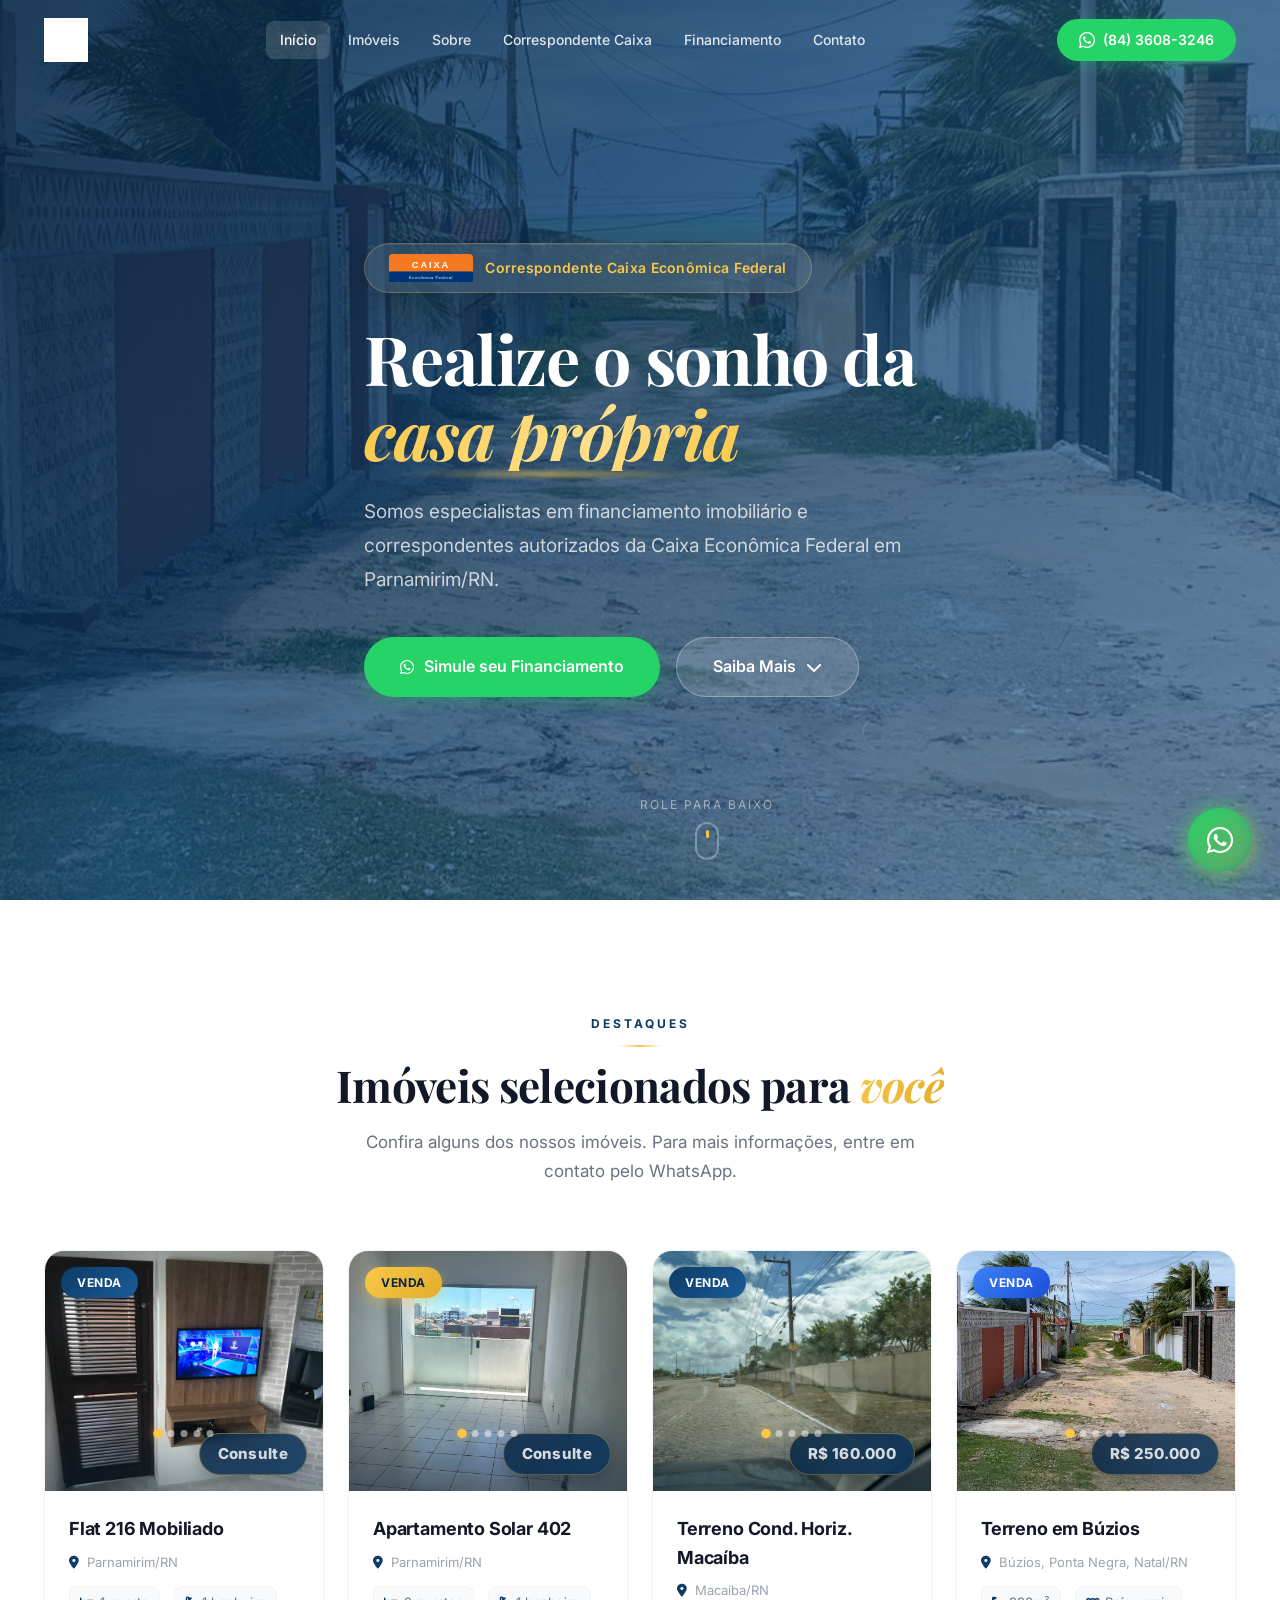
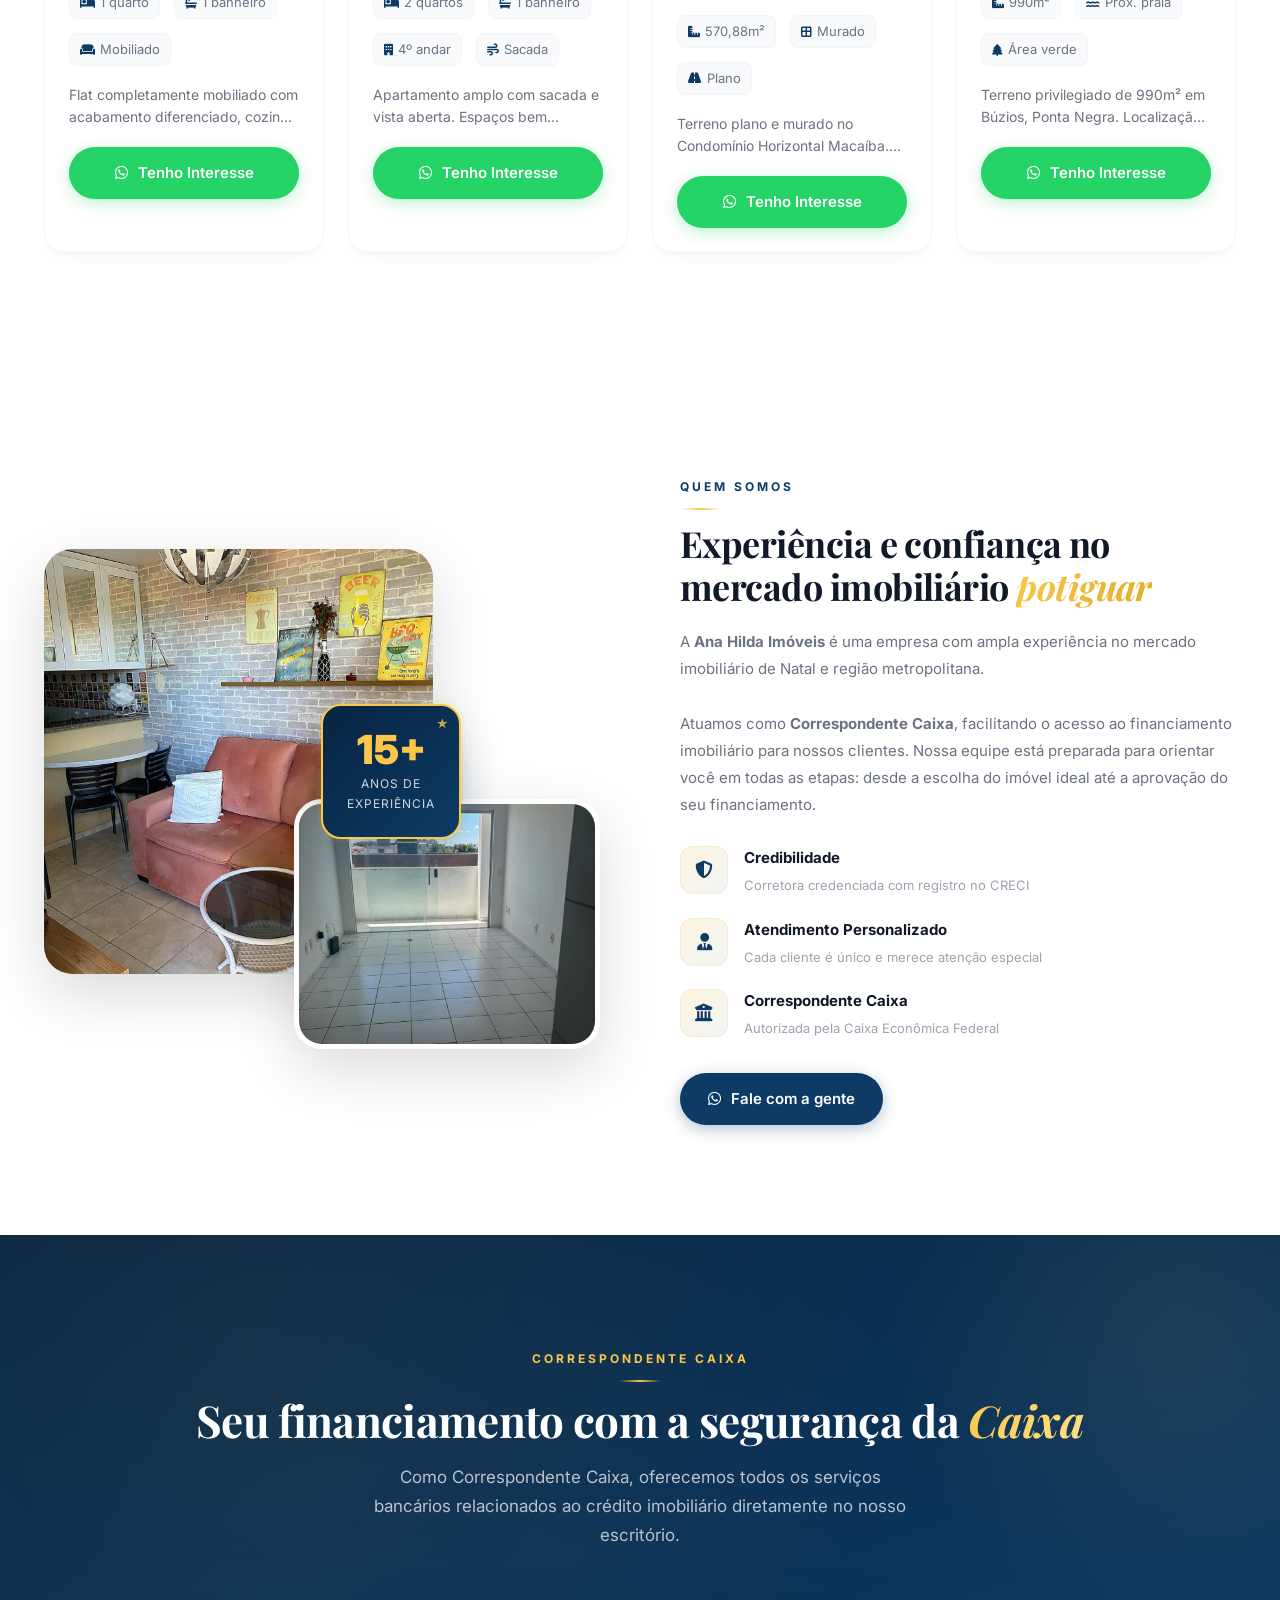
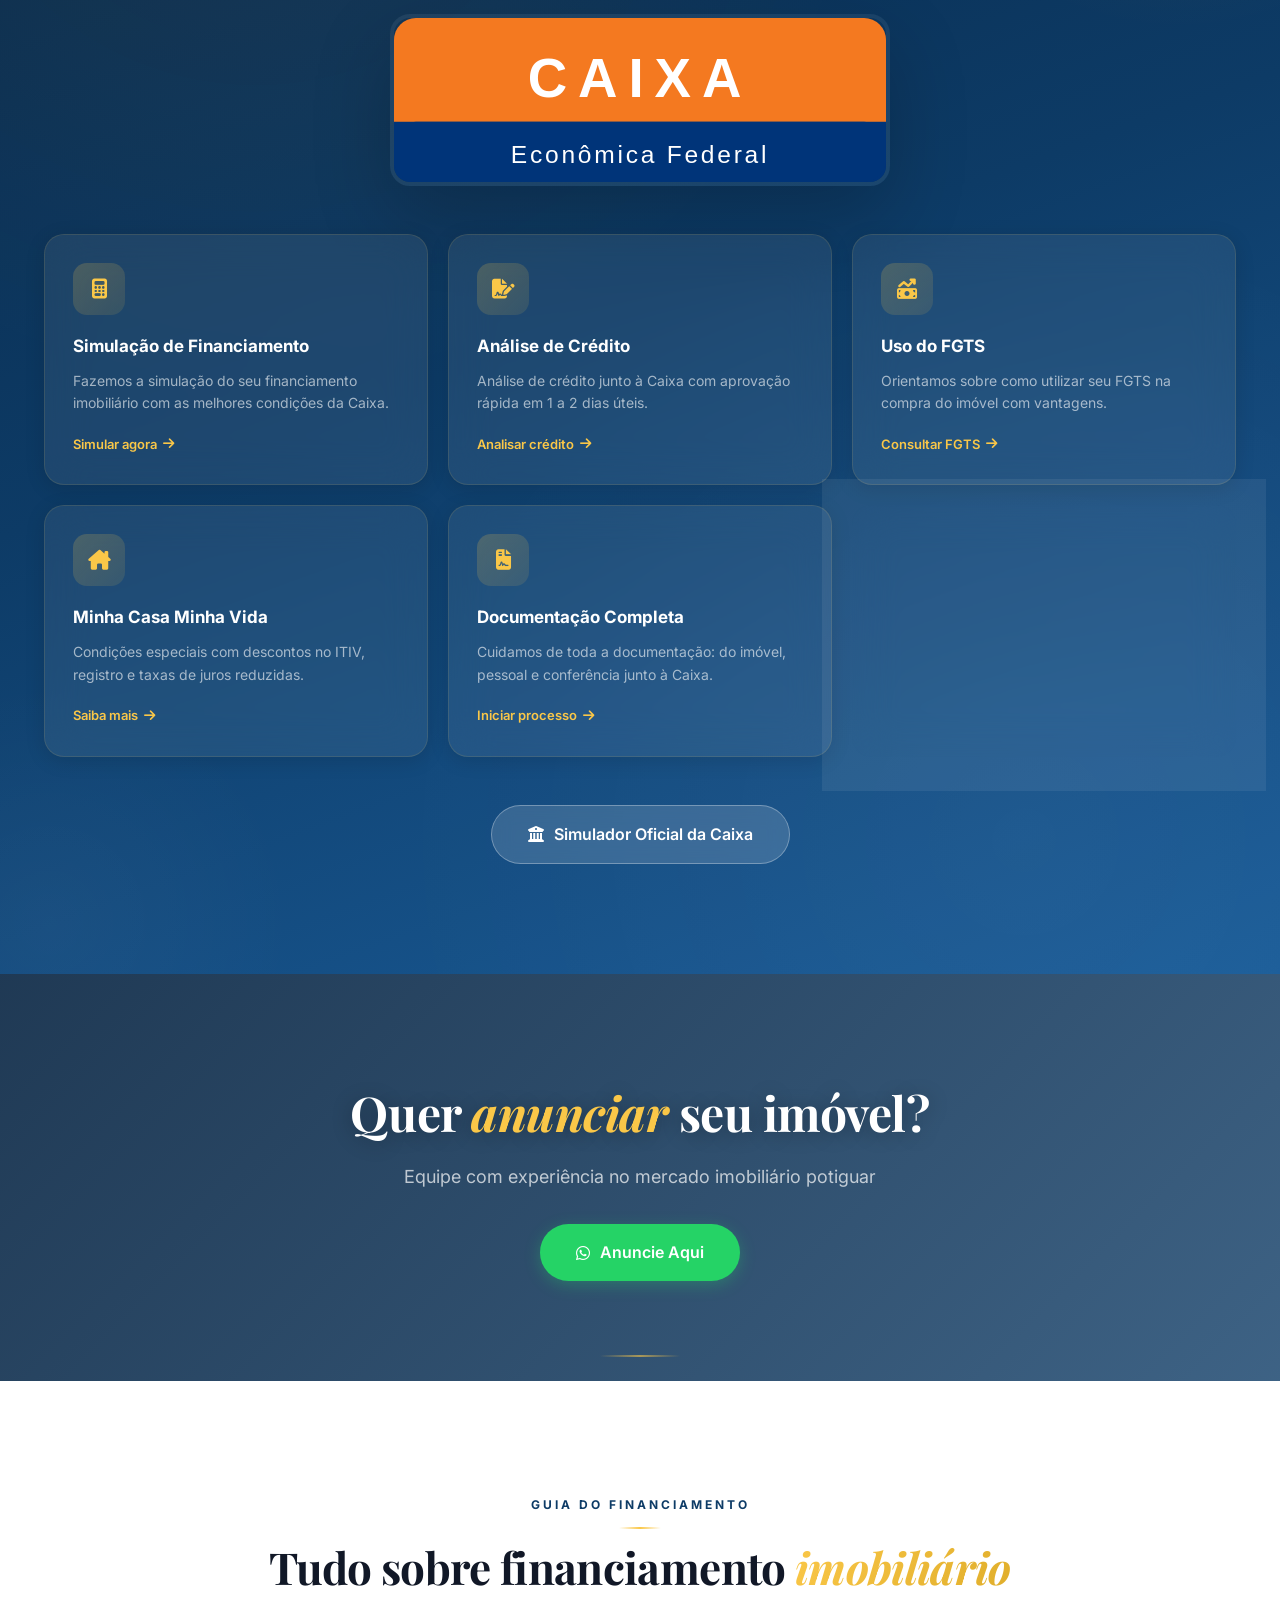
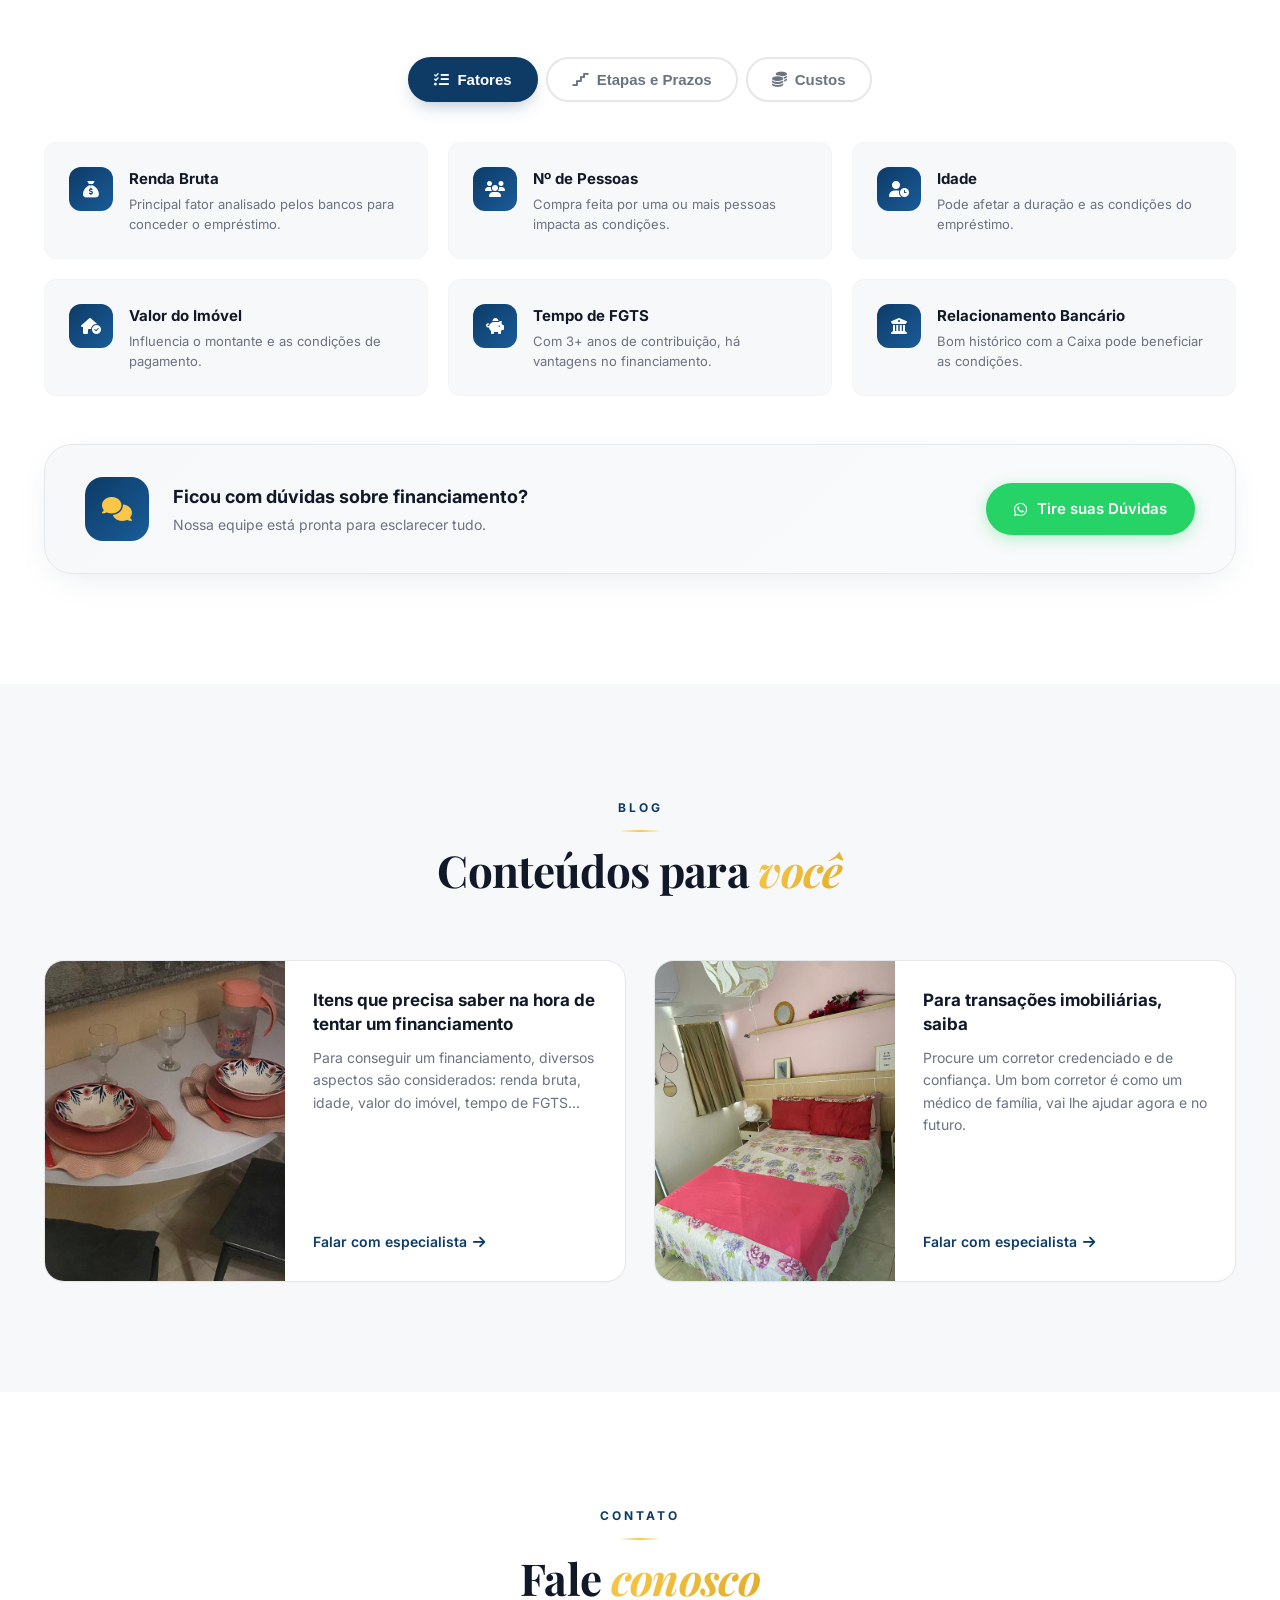
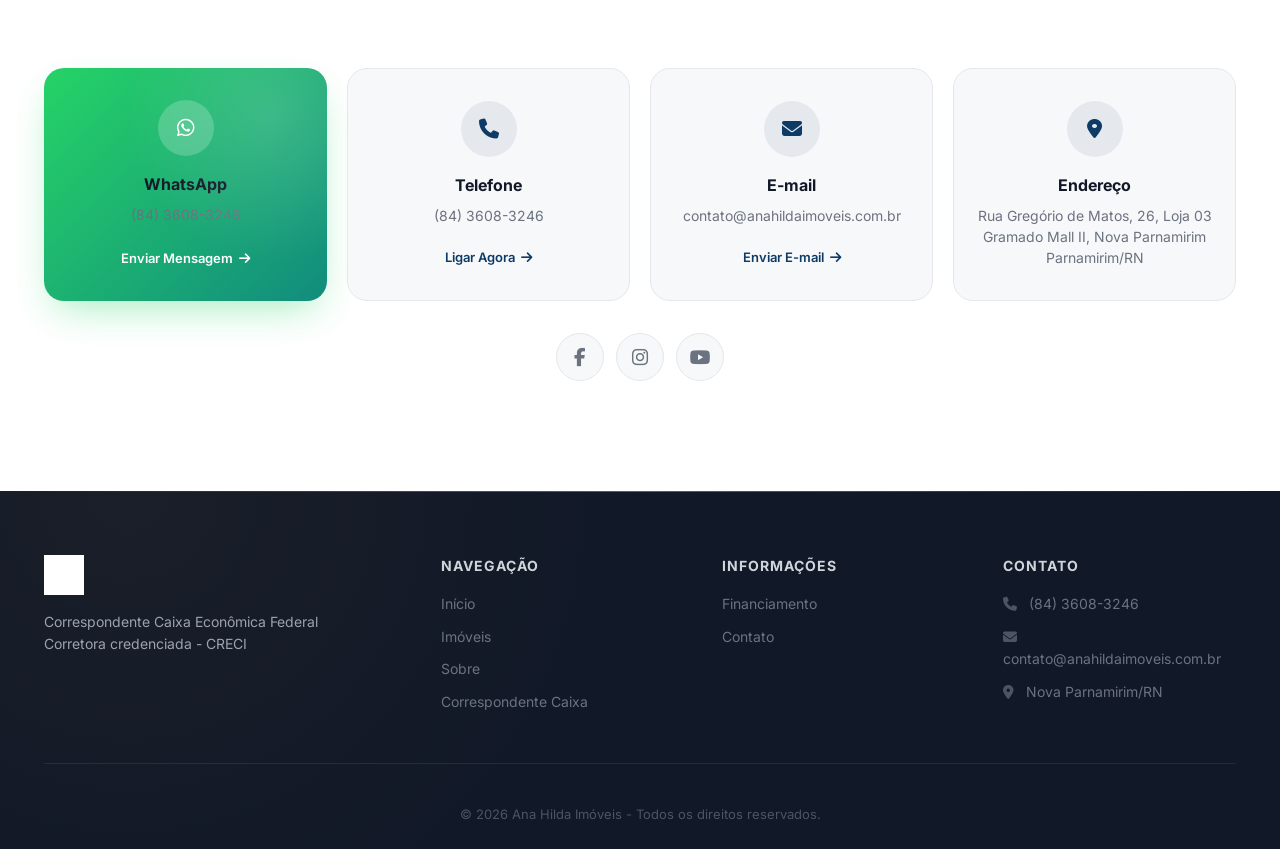
==== commit 06196c26: "fix: restaurar encoding UTF-8 correto e atualizar logo para logo.jpg" ====
--- a/index.html
+++ b/index.html
@@ -3,9 +3,9 @@
 <head>
     <meta charset="UTF-8">
     <meta name="viewport" content="width=device-width, initial-scale=1.0">
-    <title>Ana Hilda ImÃ³veis | Correspondente Caixa - Parnamirim/RN</title>
-    <meta name="description" content="Ana Hilda ImÃ³veis - Correspondente Caixa em Parnamirim/RN. Financiamento imobiliÃ¡rio, simulaÃ§Ã£o de crÃ©dito, compra e venda de imÃ³veis.">
-    <link rel="icon" type="image/svg+xml" href="/images/icons/logo.jpg">
+    <title>Ana Hilda Imóveis | Correspondente Caixa - Parnamirim/RN</title>
+    <meta name="description" content="Ana Hilda Imóveis - Correspondente Caixa em Parnamirim/RN. Financiamento imobiliário, simulação de crédito, compra e venda de imóveis.">
+    <link rel="icon" type="image/jpeg" href="/images/icons/logo.jpg">
     <link rel="preconnect" href="https://fonts.googleapis.com">
     <link rel="preconnect" href="https://fonts.gstatic.com" crossorigin>
     <link href="https://fonts.googleapis.com/css2?family=Inter:wght@300;400;500;600;700;800;900&family=Playfair+Display:ital,wght@0,400;0,500;0,600;0,700;0,800;1,400;1,500&display=swap" rel="stylesheet">
@@ -25,11 +25,11 @@
     <header class="header" id="header">
         <div class="container header-container">
             <a href="#inicio" class="logo">
-                <img src="/images/icons/logo.jpg" alt="Ana Hilda ImÃ³veis" class="logo-img">
+                <img src="/images/icons/logo.jpg" alt="Ana Hilda Imóveis" class="logo-img">
             </a>
             <nav class="nav" id="nav">
-                <a href="#inicio" class="nav-link active">InÃ­cio</a>
-                <a href="#imoveis" class="nav-link">ImÃ³veis</a>
+                <a href="#inicio" class="nav-link active">Início</a>
+                <a href="#imoveis" class="nav-link">Imóveis</a>
                 <a href="#sobre" class="nav-link">Sobre</a>
                 <a href="#correspondente" class="nav-link">Correspondente Caixa</a>
                 <a href="#financiamento" class="nav-link">Financiamento</a>
@@ -58,13 +58,13 @@
         <div class="container hero-content">
             <div class="hero-badge">
                 <img src="/images/caixa.svg" alt="Caixa" class="hero-badge-img">
-                Correspondente Caixa EconÃ´mica Federal
+                Correspondente Caixa Econômica Federal
             </div>
             <h1>
                 <span class="hero-line">Realize o sonho da</span>
-                <span class="hero-line"><em class="highlight">casa prÃ³pria</em></span>
+                <span class="hero-line"><em class="highlight">casa própria</em></span>
             </h1>
-            <p class="hero-subtitle">Somos especialistas em financiamento imobiliÃ¡rio e correspondentes autorizados da Caixa EconÃ´mica Federal em Parnamirim/RN.</p>
+            <p class="hero-subtitle">Somos especialistas em financiamento imobiliário e correspondentes autorizados da Caixa Econômica Federal em Parnamirim/RN.</p>
             <div class="hero-actions">
                 <a href="https://api.whatsapp.com/send?phone=558436083246&text=Ol%C3%A1!%20Gostaria%20de%20simular%20um%20financiamento." class="btn btn-whatsapp btn-lg" target="_blank" rel="noopener noreferrer">
                     <i class="fa-brands fa-whatsapp"></i> Simule seu Financiamento
@@ -80,13 +80,13 @@
         </div>
     </section>
 
-    <!-- ImÃ³veis em Destaque -->
+    <!-- Imóveis em Destaque -->
     <section class="section section-properties" id="imoveis">
         <div class="container">
             <div class="section-header">
                 <span class="section-tag">Destaques</span>
-                <h2 class="section-title">ImÃ³veis selecionados para <em>vocÃª</em></h2>
-                <p class="section-desc">Confira alguns dos nossos imÃ³veis. Para mais informaÃ§Ãµes, entre em contato pelo WhatsApp.</p>
+                <h2 class="section-title">Imóveis selecionados para <em>você</em></h2>
+                <p class="section-desc">Confira alguns dos nossos imóveis. Para mais informações, entre em contato pelo WhatsApp.</p>
             </div>
             <div class="properties-grid">
 
@@ -97,12 +97,12 @@
                             <div class="prop-carousel-track">
                                 <img src="assets/imoveis/flat-216/foto-1.jpg" alt="Flat 216 - Sala" class="property-img" loading="lazy">
                                 <img src="assets/imoveis/flat-216/foto-2.jpg" alt="Flat 216 - Cozinha" class="property-img" loading="lazy">
-                                <img src="assets/imoveis/flat-216/foto-3.jpg" alt="Flat 216 - Ãrea" class="property-img" loading="lazy">
+                                <img src="assets/imoveis/flat-216/foto-3.jpg" alt="Flat 216 - Área" class="property-img" loading="lazy">
                                 <img src="assets/imoveis/flat-216/foto-4.jpg" alt="Flat 216 - Detalhe" class="property-img" loading="lazy">
                                 <img src="assets/imoveis/flat-216/foto-5.jpg" alt="Flat 216 - Vista" class="property-img" loading="lazy">
                             </div>
                             <button class="prop-carousel-btn prop-prev" aria-label="Foto anterior"><i class="fa-solid fa-chevron-left"></i></button>
-                            <button class="prop-carousel-btn prop-next" aria-label="PrÃ³xima foto"><i class="fa-solid fa-chevron-right"></i></button>
+                            <button class="prop-carousel-btn prop-next" aria-label="Próxima foto"><i class="fa-solid fa-chevron-right"></i></button>
                             <div class="prop-carousel-dots">
                                 <span class="prop-dot active"></span>
                                 <span class="prop-dot"></span>
@@ -122,7 +122,7 @@
                             <span><i class="fa-solid fa-bath"></i> 1 banheiro</span>
                             <span><i class="fa-solid fa-couch"></i> Mobiliado</span>
                         </div>
-                        <p class="property-desc">Flat completamente mobiliado com acabamento diferenciado, cozinha americana integrada e estilo Ãºnico. Perfeito para morar ou investir.</p>
+                        <p class="property-desc">Flat completamente mobiliado com acabamento diferenciado, cozinha americana integrada e estilo único. Perfeito para morar ou investir.</p>
                         <a href="https://api.whatsapp.com/send?phone=558436083246&text=Ol%C3%A1!%20Tenho%20interesse%20no%20Flat%20216%20Mobiliado." class="btn btn-whatsapp btn-block" target="_blank" rel="noopener noreferrer">
                             <i class="fa-brands fa-whatsapp"></i> Tenho Interesse
                         </a>
@@ -136,12 +136,12 @@
                             <div class="prop-carousel-track">
                                 <img src="assets/imoveis/solar-402/foto-1.jpg" alt="Solar 402 - Sala" class="property-img" loading="lazy">
                                 <img src="assets/imoveis/solar-402/foto-2.jpg" alt="Solar 402 - Quarto" class="property-img" loading="lazy">
-                                <img src="assets/imoveis/solar-402/foto-3.jpg" alt="Solar 402 - Ãrea" class="property-img" loading="lazy">
+                                <img src="assets/imoveis/solar-402/foto-3.jpg" alt="Solar 402 - Área" class="property-img" loading="lazy">
                                 <img src="assets/imoveis/solar-402/foto-4.jpg" alt="Solar 402 - Vista" class="property-img" loading="lazy">
                                 <img src="assets/imoveis/solar-402/foto-5.jpg" alt="Solar 402 - Detalhe" class="property-img" loading="lazy">
                             </div>
                             <button class="prop-carousel-btn prop-prev" aria-label="Foto anterior"><i class="fa-solid fa-chevron-left"></i></button>
-                            <button class="prop-carousel-btn prop-next" aria-label="PrÃ³xima foto"><i class="fa-solid fa-chevron-right"></i></button>
+                            <button class="prop-carousel-btn prop-next" aria-label="Próxima foto"><i class="fa-solid fa-chevron-right"></i></button>
                             <div class="prop-carousel-dots">
                                 <span class="prop-dot active"></span>
                                 <span class="prop-dot"></span>
@@ -159,29 +159,29 @@
                         <div class="property-details">
                             <span><i class="fa-solid fa-bed"></i> 2 quartos</span>
                             <span><i class="fa-solid fa-bath"></i> 1 banheiro</span>
-                            <span><i class="fa-solid fa-building"></i> 4Âº andar</span>
+                            <span><i class="fa-solid fa-building"></i> 4º andar</span>
                             <span><i class="fa-solid fa-wind"></i> Sacada</span>
                         </div>
-                        <p class="property-desc">Apartamento amplo com sacada e vista aberta. EspaÃ§os bem distribuÃ­dos em Ã³tima localizaÃ§Ã£o em Parnamirim.</p>
+                        <p class="property-desc">Apartamento amplo com sacada e vista aberta. Espaços bem distribuídos em ótima localização em Parnamirim.</p>
                         <a href="https://api.whatsapp.com/send?phone=558436083246&text=Ol%C3%A1!%20Tenho%20interesse%20no%20Apartamento%20Solar%20402." class="btn btn-whatsapp btn-block" target="_blank" rel="noopener noreferrer">
                             <i class="fa-brands fa-whatsapp"></i> Tenho Interesse
                         </a>
                     </div>
                 </div>
 
-                <!-- Terreno MacaÃ­ba -->
+                <!-- Terreno Macaíba -->
                 <div class="property-card">
                     <div class="property-image-wrap">
                         <div class="prop-carousel">
                             <div class="prop-carousel-track">
-                                <img src="assets/imoveis/terreno-macaiba/foto-1.jpg" alt="Terreno MacaÃ­ba - Vista 1" class="property-img" loading="lazy">
-                                <img src="assets/imoveis/terreno-macaiba/foto-2.jpg" alt="Terreno MacaÃ­ba - Vista 2" class="property-img" loading="lazy">
-                                <img src="assets/imoveis/terreno-macaiba/foto-3.jpg" alt="Terreno MacaÃ­ba - Vista 3" class="property-img" loading="lazy">
-                                <img src="assets/imoveis/terreno-macaiba/foto-4.jpg" alt="Terreno MacaÃ­ba - Vista 4" class="property-img" loading="lazy">
-                                <img src="assets/imoveis/terreno-macaiba/foto-5.jpg" alt="Terreno MacaÃ­ba - Vista 5" class="property-img" loading="lazy">
+                                <img src="assets/imoveis/terreno-macaiba/foto-1.jpg" alt="Terreno Macaíba - Vista 1" class="property-img" loading="lazy">
+                                <img src="assets/imoveis/terreno-macaiba/foto-2.jpg" alt="Terreno Macaíba - Vista 2" class="property-img" loading="lazy">
+                                <img src="assets/imoveis/terreno-macaiba/foto-3.jpg" alt="Terreno Macaíba - Vista 3" class="property-img" loading="lazy">
+                                <img src="assets/imoveis/terreno-macaiba/foto-4.jpg" alt="Terreno Macaíba - Vista 4" class="property-img" loading="lazy">
+                                <img src="assets/imoveis/terreno-macaiba/foto-5.jpg" alt="Terreno Macaíba - Vista 5" class="property-img" loading="lazy">
                             </div>
                             <button class="prop-carousel-btn prop-prev" aria-label="Foto anterior"><i class="fa-solid fa-chevron-left"></i></button>
-                            <button class="prop-carousel-btn prop-next" aria-label="PrÃ³xima foto"><i class="fa-solid fa-chevron-right"></i></button>
+                            <button class="prop-carousel-btn prop-next" aria-label="Próxima foto"><i class="fa-solid fa-chevron-right"></i></button>
                             <div class="prop-carousel-dots">
                                 <span class="prop-dot active"></span>
                                 <span class="prop-dot"></span>
@@ -194,33 +194,33 @@
                         <div class="property-price-tag">R$ 160.000</div>
                     </div>
                     <div class="property-info">
-                        <h3>Terreno Cond. Horiz. MacaÃ­ba</h3>
-                        <p class="property-location"><i class="fa-solid fa-location-dot"></i> MacaÃ­ba/RN</p>
+                        <h3>Terreno Cond. Horiz. Macaíba</h3>
+                        <p class="property-location"><i class="fa-solid fa-location-dot"></i> Macaíba/RN</p>
                         <div class="property-details">
-                            <span><i class="fa-solid fa-ruler-combined"></i> 570,88mÂ²</span>
+                            <span><i class="fa-solid fa-ruler-combined"></i> 570,88m²</span>
                             <span><i class="fa-solid fa-border-all"></i> Murado</span>
                             <span><i class="fa-solid fa-road"></i> Plano</span>
                         </div>
-                        <p class="property-desc">Terreno plano e murado no CondomÃ­nio Horizontal MacaÃ­ba. Ãrea de 570,88mÂ² com Ã¡gua, iluminaÃ§Ã£o pÃºblica e rede elÃ©trica.</p>
+                        <p class="property-desc">Terreno plano e murado no Condomínio Horizontal Macaíba. Área de 570,88m² com água, iluminação pública e rede elétrica.</p>
                         <a href="https://api.whatsapp.com/send?phone=558436083246&text=Ol%C3%A1!%20Tenho%20interesse%20no%20Terreno%20do%20Condom%C3%ADnio%20Horizontal%20Maca%C3%ADba%20-%20R%24%20160.000." class="btn btn-whatsapp btn-block" target="_blank" rel="noopener noreferrer">
                             <i class="fa-brands fa-whatsapp"></i> Tenho Interesse
                         </a>
                     </div>
                 </div>
 
-                <!-- Terreno BÃºzios -->
+                <!-- Terreno Búzios -->
                 <div class="property-card">
                     <div class="property-image-wrap">
                         <div class="prop-carousel">
                             <div class="prop-carousel-track">
-                                <img src="assets/imoveis/terreno-buzios/foto-1.jpg" alt="Terreno BÃºzios - Vista 1" class="property-img" loading="lazy">
-                                <img src="assets/imoveis/terreno-buzios/foto-2.jpg" alt="Terreno BÃºzios - Vista 2" class="property-img" loading="lazy">
-                                <img src="assets/imoveis/terreno-buzios/foto-3.jpg" alt="Terreno BÃºzios - Vista 3" class="property-img" loading="lazy">
-                                <img src="assets/imoveis/terreno-buzios/foto-4.jpg" alt="Terreno BÃºzios - Vista 4" class="property-img" loading="lazy">
-                                <img src="assets/imoveis/terreno-buzios/foto-5.jpg" alt="Terreno BÃºzios - Vista 5" class="property-img" loading="lazy">
+                                <img src="assets/imoveis/terreno-buzios/foto-1.jpg" alt="Terreno Búzios - Vista 1" class="property-img" loading="lazy">
+                                <img src="assets/imoveis/terreno-buzios/foto-2.jpg" alt="Terreno Búzios - Vista 2" class="property-img" loading="lazy">
+                                <img src="assets/imoveis/terreno-buzios/foto-3.jpg" alt="Terreno Búzios - Vista 3" class="property-img" loading="lazy">
+                                <img src="assets/imoveis/terreno-buzios/foto-4.jpg" alt="Terreno Búzios - Vista 4" class="property-img" loading="lazy">
+                                <img src="assets/imoveis/terreno-buzios/foto-5.jpg" alt="Terreno Búzios - Vista 5" class="property-img" loading="lazy">
                             </div>
                             <button class="prop-carousel-btn prop-prev" aria-label="Foto anterior"><i class="fa-solid fa-chevron-left"></i></button>
-                            <button class="prop-carousel-btn prop-next" aria-label="PrÃ³xima foto"><i class="fa-solid fa-chevron-right"></i></button>
+                            <button class="prop-carousel-btn prop-next" aria-label="Próxima foto"><i class="fa-solid fa-chevron-right"></i></button>
                             <div class="prop-carousel-dots">
                                 <span class="prop-dot active"></span>
                                 <span class="prop-dot"></span>
@@ -233,14 +233,14 @@
                         <div class="property-price-tag">R$ 250.000</div>
                     </div>
                     <div class="property-info">
-                        <h3>Terreno em BÃºzios</h3>
-                        <p class="property-location"><i class="fa-solid fa-location-dot"></i> BÃºzios, Ponta Negra, Natal/RN</p>
+                        <h3>Terreno em Búzios</h3>
+                        <p class="property-location"><i class="fa-solid fa-location-dot"></i> Búzios, Ponta Negra, Natal/RN</p>
                         <div class="property-details">
-                            <span><i class="fa-solid fa-ruler-combined"></i> 990mÂ²</span>
-                            <span><i class="fa-solid fa-water"></i> PrÃ³x. praia</span>
-                            <span><i class="fa-solid fa-tree"></i> Ãrea verde</span>
-                        </div>
-                        <p class="property-desc">Terreno privilegiado de 990mÂ² em BÃºzios, Ponta Negra. LocalizaÃ§Ã£o a poucos metros do mar, em uma das regiÃµes mais valorizadas do RN.</p>
+                            <span><i class="fa-solid fa-ruler-combined"></i> 990m²</span>
+                            <span><i class="fa-solid fa-water"></i> Próx. praia</span>
+                            <span><i class="fa-solid fa-tree"></i> Área verde</span>
+                        </div>
+                        <p class="property-desc">Terreno privilegiado de 990m² em Búzios, Ponta Negra. Localização a poucos metros do mar, em uma das regiões mais valorizadas do RN.</p>
                         <a href="https://api.whatsapp.com/send?phone=558436083246&text=Ol%C3%A1!%20Tenho%20interesse%20no%20Terreno%20em%20B%C3%BAzios%20-%20R%24%20250.000." class="btn btn-whatsapp btn-block" target="_blank" rel="noopener noreferrer">
                             <i class="fa-brands fa-whatsapp"></i> Tenho Interesse
                         </a>
@@ -257,21 +257,21 @@
             <div class="about-grid">
                 <div class="about-visual">
                     <div class="about-img-main">
-                        <img src="/images/about1.jpg" alt="Ana Hilda ImÃ³veis" loading="lazy">
+                        <img src="/images/about1.jpg" alt="Ana Hilda Imóveis" loading="lazy">
                     </div>
                     <div class="about-img-secondary">
-                        <img src="/images/about2.jpg" alt="ImÃ³vel" loading="lazy">
+                        <img src="/images/about2.jpg" alt="Imóvel" loading="lazy">
                     </div>
                     <div class="about-experience-badge">
                         <span class="about-exp-number">15+</span>
-                        <span class="about-exp-text">Anos de<br>experiÃªncia</span>
+                        <span class="about-exp-text">Anos de<br>experiência</span>
                     </div>
                 </div>
                 <div class="about-text">
                     <span class="section-tag">Quem Somos</span>
-                    <h2 class="section-title">ExperiÃªncia e confianÃ§a no mercado imobiliÃ¡rio <em>potiguar</em></h2>
-                    <p class="about-lead">A <strong>Ana Hilda ImÃ³veis</strong> Ã© uma empresa com ampla experiÃªncia no mercado imobiliÃ¡rio de Natal e regiÃ£o metropolitana.</p>
-                    <p>Atuamos como <strong>Correspondente Caixa</strong>, facilitando o acesso ao financiamento imobiliÃ¡rio para nossos clientes. Nossa equipe estÃ¡ preparada para orientar vocÃª em todas as etapas: desde a escolha do imÃ³vel ideal atÃ© a aprovaÃ§Ã£o do seu financiamento.</p>
+                    <h2 class="section-title">Experiência e confiança no mercado imobiliário <em>potiguar</em></h2>
+                    <p class="about-lead">A <strong>Ana Hilda Imóveis</strong> é uma empresa com ampla experiência no mercado imobiliário de Natal e região metropolitana.</p>
+                    <p>Atuamos como <strong>Correspondente Caixa</strong>, facilitando o acesso ao financiamento imobiliário para nossos clientes. Nossa equipe está preparada para orientar você em todas as etapas: desde a escolha do imóvel ideal até a aprovação do seu financiamento.</p>
                     <div class="about-features">
                         <div class="about-feature">
                             <div class="feature-icon"><i class="fa-solid fa-shield-halved"></i></div>
@@ -284,14 +284,14 @@
                             <div class="feature-icon"><i class="fa-solid fa-user-tie"></i></div>
                             <div>
                                 <strong>Atendimento Personalizado</strong>
-                                <span>Cada cliente Ã© Ãºnico e merece atenÃ§Ã£o especial</span>
+                                <span>Cada cliente é único e merece atenção especial</span>
                             </div>
                         </div>
                         <div class="about-feature">
                             <div class="feature-icon"><i class="fa-solid fa-building-columns"></i></div>
                             <div>
                                 <strong>Correspondente Caixa</strong>
-                                <span>Autorizada pela Caixa EconÃ´mica Federal</span>
+                                <span>Autorizada pela Caixa Econômica Federal</span>
                             </div>
                         </div>
                     </div>
@@ -308,41 +308,41 @@
         <div class="container">
             <div class="section-header section-header-light">
                 <span class="section-tag section-tag-light">Correspondente Caixa</span>
-                <h2 class="section-title">Seu financiamento com a seguranÃ§a da <em>Caixa</em></h2>
-                <p class="section-desc">Como Correspondente Caixa, oferecemos todos os serviÃ§os bancÃ¡rios relacionados ao crÃ©dito imobiliÃ¡rio diretamente no nosso escritÃ³rio.</p>
+                <h2 class="section-title">Seu financiamento com a segurança da <em>Caixa</em></h2>
+                <p class="section-desc">Como Correspondente Caixa, oferecemos todos os serviços bancários relacionados ao crédito imobiliário diretamente no nosso escritório.</p>
             </div>
             <div class="caixa-banner">
-                <img src="/images/caixa.svg" alt="Correspondente BancÃ¡rio Caixa" class="caixa-banner-img">
+                <img src="/images/caixa.svg" alt="Correspondente Bancário Caixa" class="caixa-banner-img">
             </div>
             <div class="caixa-grid">
                 <div class="caixa-card">
                     <div class="caixa-icon"><i class="fa-solid fa-calculator"></i></div>
-                    <h3>SimulaÃ§Ã£o de Financiamento</h3>
-                    <p>Fazemos a simulaÃ§Ã£o do seu financiamento imobiliÃ¡rio com as melhores condiÃ§Ãµes da Caixa.</p>
+                    <h3>Simulação de Financiamento</h3>
+                    <p>Fazemos a simulação do seu financiamento imobiliário com as melhores condições da Caixa.</p>
                     <a href="https://api.whatsapp.com/send?phone=558436083246&text=Ol%C3%A1!%20Gostaria%20de%20fazer%20uma%20simula%C3%A7%C3%A3o%20de%20financiamento." class="caixa-link" target="_blank" rel="noopener noreferrer">Simular agora <i class="fa-solid fa-arrow-right"></i></a>
                 </div>
                 <div class="caixa-card">
                     <div class="caixa-icon"><i class="fa-solid fa-file-signature"></i></div>
-                    <h3>AnÃ¡lise de CrÃ©dito</h3>
-                    <p>AnÃ¡lise de crÃ©dito junto Ã  Caixa com aprovaÃ§Ã£o rÃ¡pida em 1 a 2 dias Ãºteis.</p>
-                    <a href="https://api.whatsapp.com/send?phone=558436083246&text=Ol%C3%A1!%20Gostaria%20de%20fazer%20uma%20an%C3%A1lise%20de%20cr%C3%A9dito." class="caixa-link" target="_blank" rel="noopener noreferrer">Analisar crÃ©dito <i class="fa-solid fa-arrow-right"></i></a>
+                    <h3>Análise de Crédito</h3>
+                    <p>Análise de crédito junto à Caixa com aprovação rápida em 1 a 2 dias úteis.</p>
+                    <a href="https://api.whatsapp.com/send?phone=558436083246&text=Ol%C3%A1!%20Gostaria%20de%20fazer%20uma%20an%C3%A1lise%20de%20cr%C3%A9dito." class="caixa-link" target="_blank" rel="noopener noreferrer">Analisar crédito <i class="fa-solid fa-arrow-right"></i></a>
                 </div>
                 <div class="caixa-card">
                     <div class="caixa-icon"><i class="fa-solid fa-money-bill-trend-up"></i></div>
                     <h3>Uso do FGTS</h3>
-                    <p>Orientamos sobre como utilizar seu FGTS na compra do imÃ³vel com vantagens.</p>
+                    <p>Orientamos sobre como utilizar seu FGTS na compra do imóvel com vantagens.</p>
                     <a href="https://api.whatsapp.com/send?phone=558436083246&text=Ol%C3%A1!%20Gostaria%20de%20saber%20como%20usar%20o%20FGTS%20no%20financiamento." class="caixa-link" target="_blank" rel="noopener noreferrer">Consultar FGTS <i class="fa-solid fa-arrow-right"></i></a>
                 </div>
                 <div class="caixa-card">
                     <div class="caixa-icon"><i class="fa-solid fa-house-chimney"></i></div>
                     <h3>Minha Casa Minha Vida</h3>
-                    <p>CondiÃ§Ãµes especiais com descontos no ITIV, registro e taxas de juros reduzidas.</p>
+                    <p>Condições especiais com descontos no ITIV, registro e taxas de juros reduzidas.</p>
                     <a href="https://api.whatsapp.com/send?phone=558436083246&text=Ol%C3%A1!%20Gostaria%20de%20saber%20sobre%20o%20Minha%20Casa%20Minha%20Vida." class="caixa-link" target="_blank" rel="noopener noreferrer">Saiba mais <i class="fa-solid fa-arrow-right"></i></a>
                 </div>
                 <div class="caixa-card">
                     <div class="caixa-icon"><i class="fa-solid fa-file-contract"></i></div>
-                    <h3>DocumentaÃ§Ã£o Completa</h3>
-                    <p>Cuidamos de toda a documentaÃ§Ã£o: do imÃ³vel, pessoal e conferÃªncia junto Ã  Caixa.</p>
+                    <h3>Documentação Completa</h3>
+                    <p>Cuidamos de toda a documentação: do imóvel, pessoal e conferência junto à Caixa.</p>
                     <a href="https://api.whatsapp.com/send?phone=558436083246&text=Ol%C3%A1!%20Preciso%20de%20ajuda%20com%20documenta%C3%A7%C3%A3o%20do%20financiamento." class="caixa-link" target="_blank" rel="noopener noreferrer">Iniciar processo <i class="fa-solid fa-arrow-right"></i></a>
                 </div>
                 <div class="caixa-card">
@@ -364,8 +364,8 @@
     <section class="cta-banner" style="background-image: url('/images/cta-bg.jpg')">
         <div class="cta-overlay"></div>
         <div class="container cta-content">
-            <h2>Quer <em>anunciar</em> seu imÃ³vel?</h2>
-            <p>Equipe com experiÃªncia no mercado imobiliÃ¡rio potiguar</p>
+            <h2>Quer <em>anunciar</em> seu imóvel?</h2>
+            <p>Equipe com experiência no mercado imobiliário potiguar</p>
             <a href="https://api.whatsapp.com/send?phone=558436083246&text=Ol%C3%A1!%20Gostaria%20de%20anunciar%20meu%20im%C3%B3vel." class="btn btn-whatsapp btn-lg" target="_blank" rel="noopener noreferrer">
                 <i class="fa-brands fa-whatsapp"></i> Anuncie Aqui
             </a>
@@ -377,7 +377,7 @@
         <div class="container">
             <div class="section-header">
                 <span class="section-tag">Guia do Financiamento</span>
-                <h2 class="section-title">Tudo sobre financiamento <em>imobiliÃ¡rio</em></h2>
+                <h2 class="section-title">Tudo sobre financiamento <em>imobiliário</em></h2>
             </div>
             <div class="finance-tabs">
                 <button class="finance-tab active" data-tab="fatores">
@@ -397,42 +397,42 @@
                             <div class="finance-item-icon"><i class="fa-solid fa-sack-dollar"></i></div>
                             <div>
                                 <strong>Renda Bruta</strong>
-                                <p>Principal fator analisado pelos bancos para conceder o emprÃ©stimo.</p>
+                                <p>Principal fator analisado pelos bancos para conceder o empréstimo.</p>
                             </div>
                         </div>
                         <div class="finance-item">
                             <div class="finance-item-icon"><i class="fa-solid fa-users"></i></div>
                             <div>
-                                <strong>NÂº de Pessoas</strong>
-                                <p>Compra feita por uma ou mais pessoas impacta as condiÃ§Ãµes.</p>
+                                <strong>Nº de Pessoas</strong>
+                                <p>Compra feita por uma ou mais pessoas impacta as condições.</p>
                             </div>
                         </div>
                         <div class="finance-item">
                             <div class="finance-item-icon"><i class="fa-solid fa-user-clock"></i></div>
                             <div>
                                 <strong>Idade</strong>
-                                <p>Pode afetar a duraÃ§Ã£o e as condiÃ§Ãµes do emprÃ©stimo.</p>
+                                <p>Pode afetar a duração e as condições do empréstimo.</p>
                             </div>
                         </div>
                         <div class="finance-item">
                             <div class="finance-item-icon"><i class="fa-solid fa-house-circle-check"></i></div>
                             <div>
-                                <strong>Valor do ImÃ³vel</strong>
-                                <p>Influencia o montante e as condiÃ§Ãµes de pagamento.</p>
+                                <strong>Valor do Imóvel</strong>
+                                <p>Influencia o montante e as condições de pagamento.</p>
                             </div>
                         </div>
                         <div class="finance-item">
                             <div class="finance-item-icon"><i class="fa-solid fa-piggy-bank"></i></div>
                             <div>
                                 <strong>Tempo de FGTS</strong>
-                                <p>Com 3+ anos de contribuiÃ§Ã£o, hÃ¡ vantagens no financiamento.</p>
+                                <p>Com 3+ anos de contribuição, há vantagens no financiamento.</p>
                             </div>
                         </div>
                         <div class="finance-item">
                             <div class="finance-item-icon"><i class="fa-solid fa-building-columns"></i></div>
                             <div>
-                                <strong>Relacionamento BancÃ¡rio</strong>
-                                <p>Bom histÃ³rico com a Caixa pode beneficiar as condiÃ§Ãµes.</p>
+                                <strong>Relacionamento Bancário</strong>
+                                <p>Bom histórico com a Caixa pode beneficiar as condições.</p>
                             </div>
                         </div>
                     </div>
@@ -442,50 +442,50 @@
                         <div class="finance-step">
                             <div class="step-number">01</div>
                             <div class="step-content">
-                                <strong>AprovaÃ§Ã£o do CrÃ©dito</strong>
-                                <span class="step-time"><i class="fa-regular fa-clock"></i> 1 a 2 dias Ãºteis</span>
+                                <strong>Aprovação do Crédito</strong>
+                                <span class="step-time"><i class="fa-regular fa-clock"></i> 1 a 2 dias úteis</span>
                             </div>
                         </div>
                         <div class="finance-step">
                             <div class="step-number">02</div>
                             <div class="step-content">
-                                <strong>DocumentaÃ§Ã£o do ImÃ³vel</strong>
-                                <span class="step-time"><i class="fa-regular fa-clock"></i> 2 a 4 dias Ãºteis</span>
+                                <strong>Documentação do Imóvel</strong>
+                                <span class="step-time"><i class="fa-regular fa-clock"></i> 2 a 4 dias úteis</span>
                             </div>
                         </div>
                         <div class="finance-step">
                             <div class="step-number">03</div>
                             <div class="step-content">
-                                <strong>AvaliaÃ§Ã£o do ImÃ³vel</strong>
+                                <strong>Avaliação do Imóvel</strong>
                                 <span class="step-time"><i class="fa-regular fa-clock"></i> 6 dias corridos (taxa R$ 750)</span>
                             </div>
                         </div>
                         <div class="finance-step">
                             <div class="step-number">04</div>
                             <div class="step-content">
-                                <strong>ConferÃªncia dos Documentos</strong>
-                                <span class="step-time"><i class="fa-regular fa-clock"></i> ~5 dias Ãºteis</span>
+                                <strong>Conferência dos Documentos</strong>
+                                <span class="step-time"><i class="fa-regular fa-clock"></i> ~5 dias úteis</span>
                             </div>
                         </div>
                         <div class="finance-step">
                             <div class="step-number">05</div>
                             <div class="step-content">
                                 <strong>Assinatura do Contrato</strong>
-                                <span class="step-time"><i class="fa-regular fa-clock"></i> FormalizaÃ§Ã£o entre as partes</span>
+                                <span class="step-time"><i class="fa-regular fa-clock"></i> Formalização entre as partes</span>
                             </div>
                         </div>
                         <div class="finance-step">
                             <div class="step-number">06</div>
                             <div class="step-content">
-                                <strong>EmissÃ£o do ITIV</strong>
-                                <span class="step-time"><i class="fa-regular fa-clock"></i> ~3 dias Ãºteis</span>
+                                <strong>Emissão do ITIV</strong>
+                                <span class="step-time"><i class="fa-regular fa-clock"></i> ~3 dias úteis</span>
                             </div>
                         </div>
                         <div class="finance-step">
                             <div class="step-number">07</div>
                             <div class="step-content">
-                                <strong>Registro no CartÃ³rio</strong>
-                                <span class="step-time"><i class="fa-regular fa-clock"></i> ~10 dias Ãºteis</span>
+                                <strong>Registro no Cartório</strong>
+                                <span class="step-time"><i class="fa-regular fa-clock"></i> ~10 dias úteis</span>
                             </div>
                         </div>
                     </div>
@@ -499,8 +499,8 @@
                         </div>
                         <div class="cost-card">
                             <div class="cost-value">1-2%</div>
-                            <div class="cost-label">Taxa Ã  Vista</div>
-                            <div class="cost-desc">Do valor do imÃ³vel</div>
+                            <div class="cost-label">Taxa à Vista</div>
+                            <div class="cost-desc">Do valor do imóvel</div>
                         </div>
                         <div class="cost-card">
                             <div class="cost-value">3%</div>
@@ -509,13 +509,13 @@
                         </div>
                         <div class="cost-card">
                             <div class="cost-value">~2%</div>
-                            <div class="cost-label">Registro CartorÃ¡rio</div>
+                            <div class="cost-label">Registro Cartorário</div>
                             <div class="cost-desc">Descontos em programas especiais</div>
                         </div>
                         <div class="cost-card cost-card-total">
                             <div class="cost-value">7-10%</div>
                             <div class="cost-label">Total de Custos Adicionais</div>
-                            <div class="cost-desc">Do valor do imÃ³vel</div>
+                            <div class="cost-desc">Do valor do imóvel</div>
                         </div>
                     </div>
                 </div>
@@ -524,11 +524,11 @@
                 <div class="finance-cta-card">
                     <div class="finance-cta-icon"><i class="fa-solid fa-comments"></i></div>
                     <div class="finance-cta-text">
-                        <h3>Ficou com dÃºvidas sobre financiamento?</h3>
-                        <p>Nossa equipe estÃ¡ pronta para esclarecer tudo.</p>
+                        <h3>Ficou com dúvidas sobre financiamento?</h3>
+                        <p>Nossa equipe está pronta para esclarecer tudo.</p>
                     </div>
                     <a href="https://api.whatsapp.com/send?phone=558436083246&text=Ol%C3%A1!%20Tenho%20d%C3%BAvidas%20sobre%20financiamento%20imobili%C3%A1rio." class="btn btn-whatsapp" target="_blank" rel="noopener noreferrer">
-                        <i class="fa-brands fa-whatsapp"></i> Tire suas DÃºvidas
+                        <i class="fa-brands fa-whatsapp"></i> Tire suas Dúvidas
                     </a>
                 </div>
             </div>
@@ -540,7 +540,7 @@
         <div class="container">
             <div class="section-header">
                 <span class="section-tag">Blog</span>
-                <h2 class="section-title">ConteÃºdos para <em>vocÃª</em></h2>
+                <h2 class="section-title">Conteúdos para <em>você</em></h2>
             </div>
             <div class="blog-grid">
                 <div class="blog-card">
@@ -549,17 +549,17 @@
                     </div>
                     <div class="blog-content">
                         <h3>Itens que precisa saber na hora de tentar um financiamento</h3>
-                        <p>Para conseguir um financiamento, diversos aspectos sÃ£o considerados: renda bruta, idade, valor do imÃ³vel, tempo de FGTS...</p>
+                        <p>Para conseguir um financiamento, diversos aspectos são considerados: renda bruta, idade, valor do imóvel, tempo de FGTS...</p>
                         <a href="https://api.whatsapp.com/send?phone=558436083246&text=Ol%C3%A1!%20Li%20sobre%20financiamento%20no%20site%20e%20gostaria%20de%20mais%20informa%C3%A7%C3%B5es." class="blog-link" target="_blank" rel="noopener noreferrer">Falar com especialista <i class="fa-solid fa-arrow-right"></i></a>
                     </div>
                 </div>
                 <div class="blog-card">
                     <div class="blog-img-wrap">
-                        <img src="/images/blog2.jpg" alt="TransaÃ§Ãµes ImobiliÃ¡rias" class="blog-img" loading="lazy">
+                        <img src="/images/blog2.jpg" alt="Transações Imobiliárias" class="blog-img" loading="lazy">
                     </div>
                     <div class="blog-content">
-                        <h3>Para transaÃ§Ãµes imobiliÃ¡rias, saiba</h3>
-                        <p>Procure um corretor credenciado e de confianÃ§a. Um bom corretor Ã© como um mÃ©dico de famÃ­lia, vai lhe ajudar agora e no futuro.</p>
+                        <h3>Para transações imobiliárias, saiba</h3>
+                        <p>Procure um corretor credenciado e de confiança. Um bom corretor é como um médico de família, vai lhe ajudar agora e no futuro.</p>
                         <a href="https://api.whatsapp.com/send?phone=558436083246&text=Ol%C3%A1!%20Li%20sobre%20transa%C3%A7%C3%B5es%20imobili%C3%A1rias%20no%20site%20e%20gostaria%20de%20mais%20informa%C3%A7%C3%B5es." class="blog-link" target="_blank" rel="noopener noreferrer">Falar com especialista <i class="fa-solid fa-arrow-right"></i></a>
                     </div>
                 </div>
@@ -596,8 +596,8 @@
                     </a>
                     <div class="contact-card">
                         <div class="contact-icon"><i class="fa-solid fa-location-dot"></i></div>
-                        <h3>EndereÃ§o</h3>
-                        <p>Rua GregÃ³rio de Matos, 26, Loja 03<br>Gramado Mall II, Nova Parnamirim<br>Parnamirim/RN</p>
+                        <h3>Endereço</h3>
+                        <p>Rua Gregório de Matos, 26, Loja 03<br>Gramado Mall II, Nova Parnamirim<br>Parnamirim/RN</p>
                     </div>
                 </div>
             </div>
@@ -614,18 +614,18 @@
         <div class="container">
             <div class="footer-content">
                 <div class="footer-brand">
-                    <img src="/images/icons/logo.jpg" alt="Ana Hilda ImÃ³veis" class="footer-logo">
-                    <p>Correspondente Caixa EconÃ´mica Federal<br>Corretora credenciada - CRECI</p>
+                    <img src="/images/icons/logo.jpg" alt="Ana Hilda Imóveis" class="footer-logo">
+                    <p>Correspondente Caixa Econômica Federal<br>Corretora credenciada - CRECI</p>
                 </div>
                 <div class="footer-nav">
-                    <h4>NavegaÃ§Ã£o</h4>
-                    <a href="#inicio">InÃ­cio</a>
-                    <a href="#imoveis">ImÃ³veis</a>
+                    <h4>Navegação</h4>
+                    <a href="#inicio">Início</a>
+                    <a href="#imoveis">Imóveis</a>
                     <a href="#sobre">Sobre</a>
                     <a href="#correspondente">Correspondente Caixa</a>
                 </div>
                 <div class="footer-nav">
-                    <h4>InformaÃ§Ãµes</h4>
+                    <h4>Informações</h4>
                     <a href="#financiamento">Financiamento</a>
                     <a href="#contato">Contato</a>
                 </div>
@@ -637,7 +637,7 @@
                 </div>
             </div>
             <div class="footer-bottom">
-                <p>&copy; 2026 Ana Hilda ImÃ³veis - Todos os direitos reservados.</p>
+                <p>&copy; 2026 Ana Hilda Imóveis - Todos os direitos reservados.</p>
             </div>
         </div>
     </footer>
@@ -650,4 +650,4 @@
 
     <script src="script.js"></script>
 </body>
-</html>
+</html>
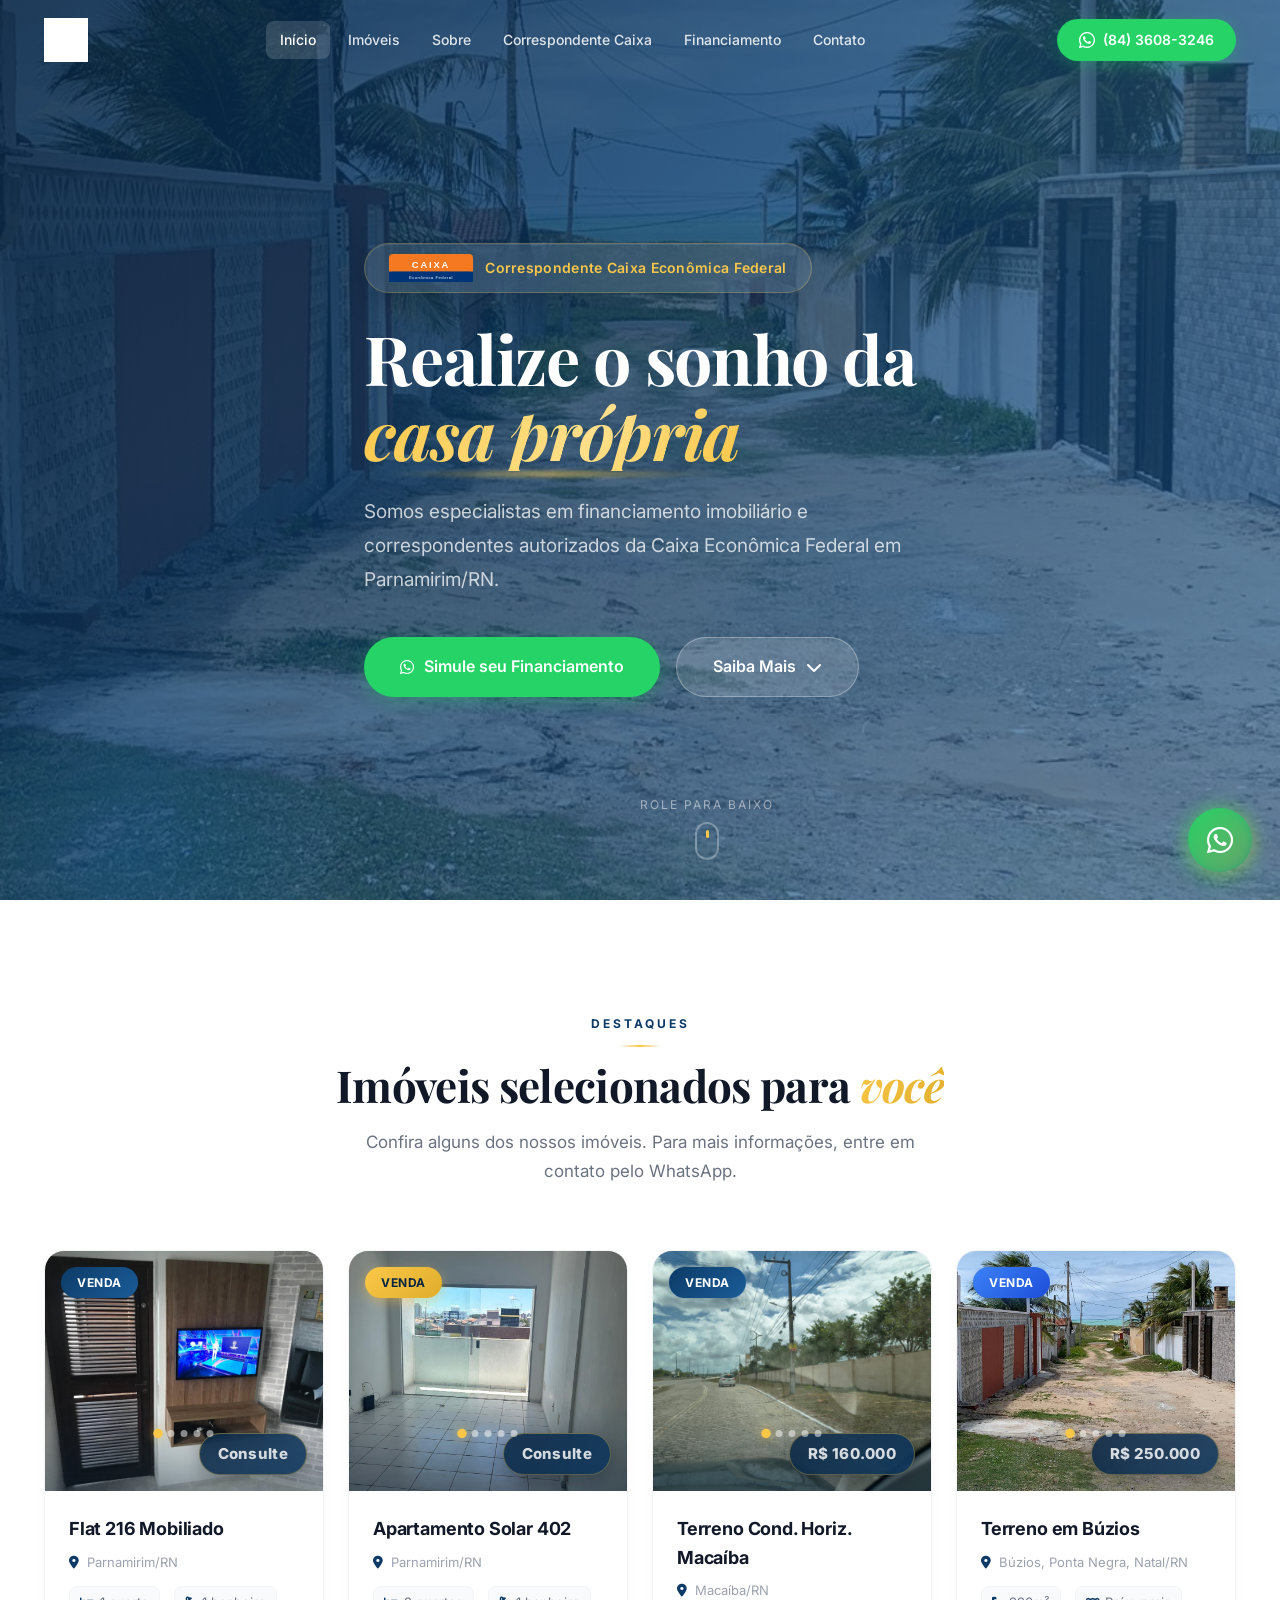
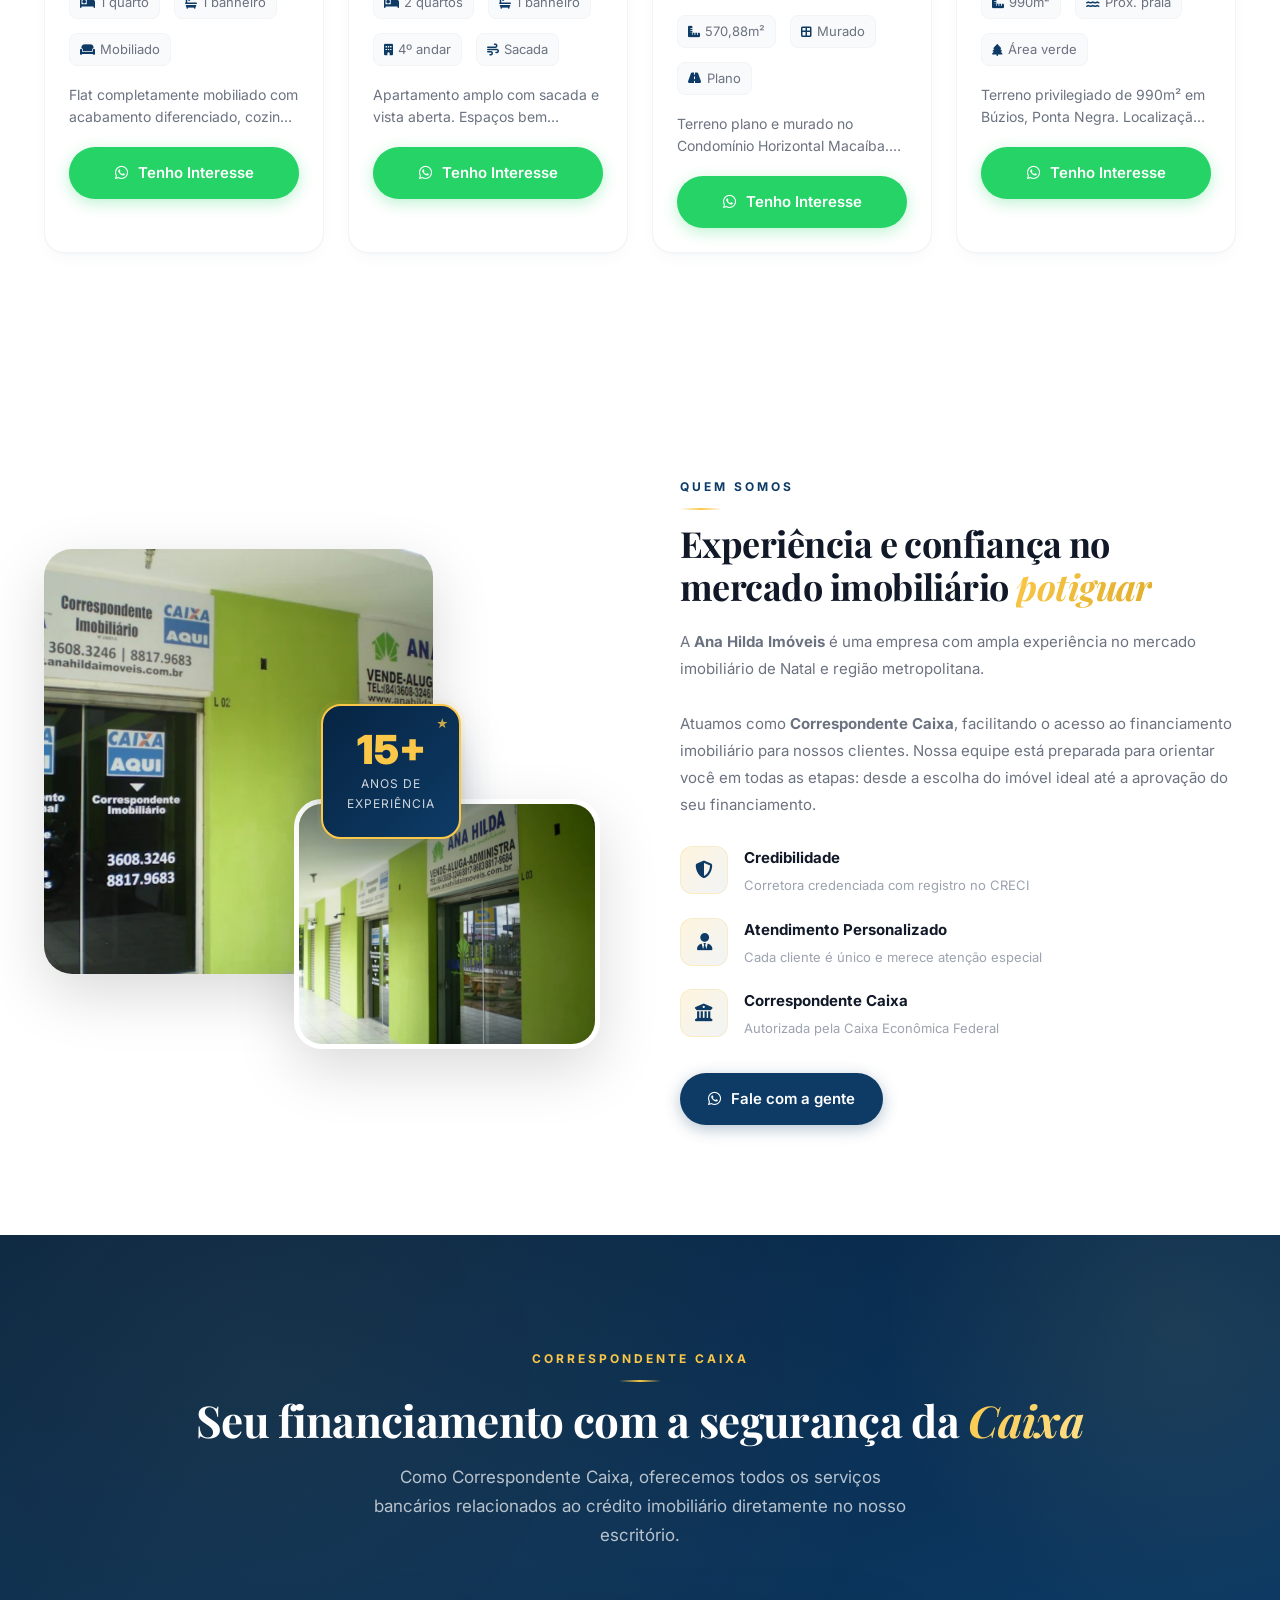
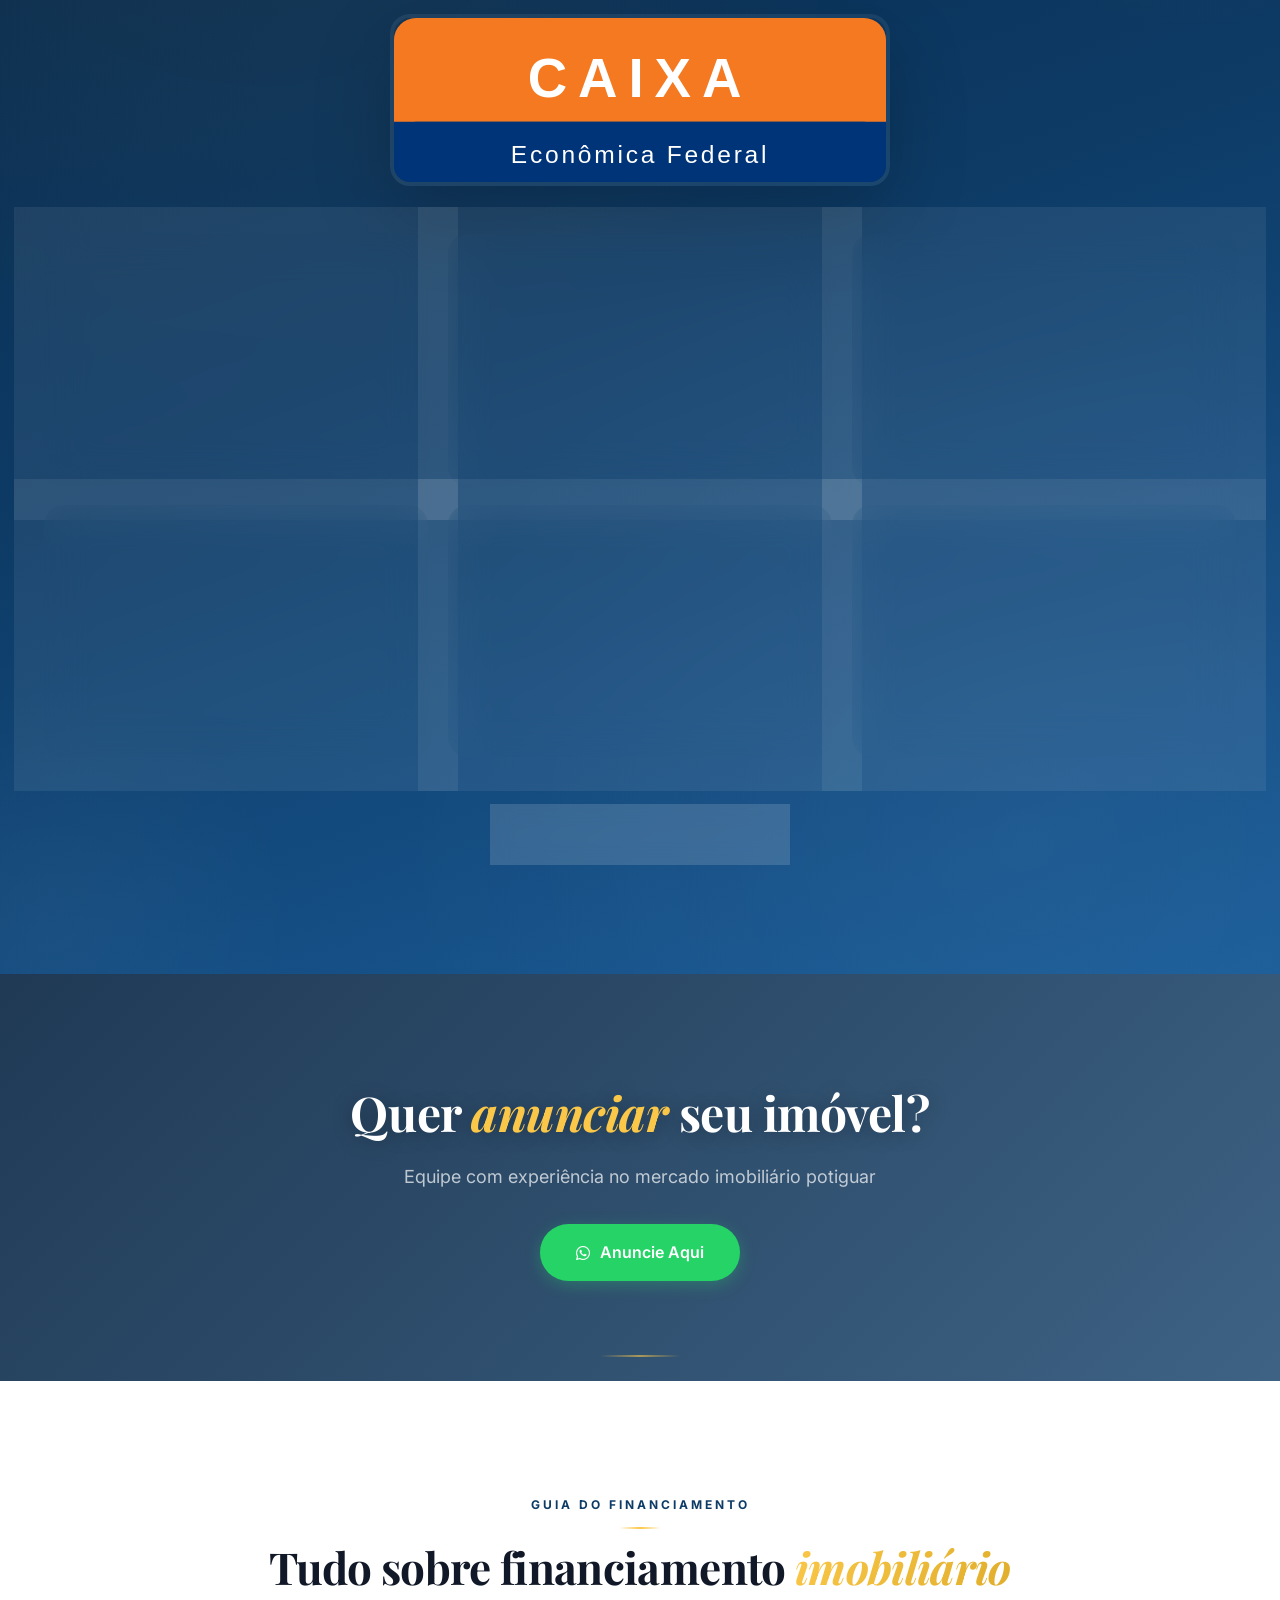
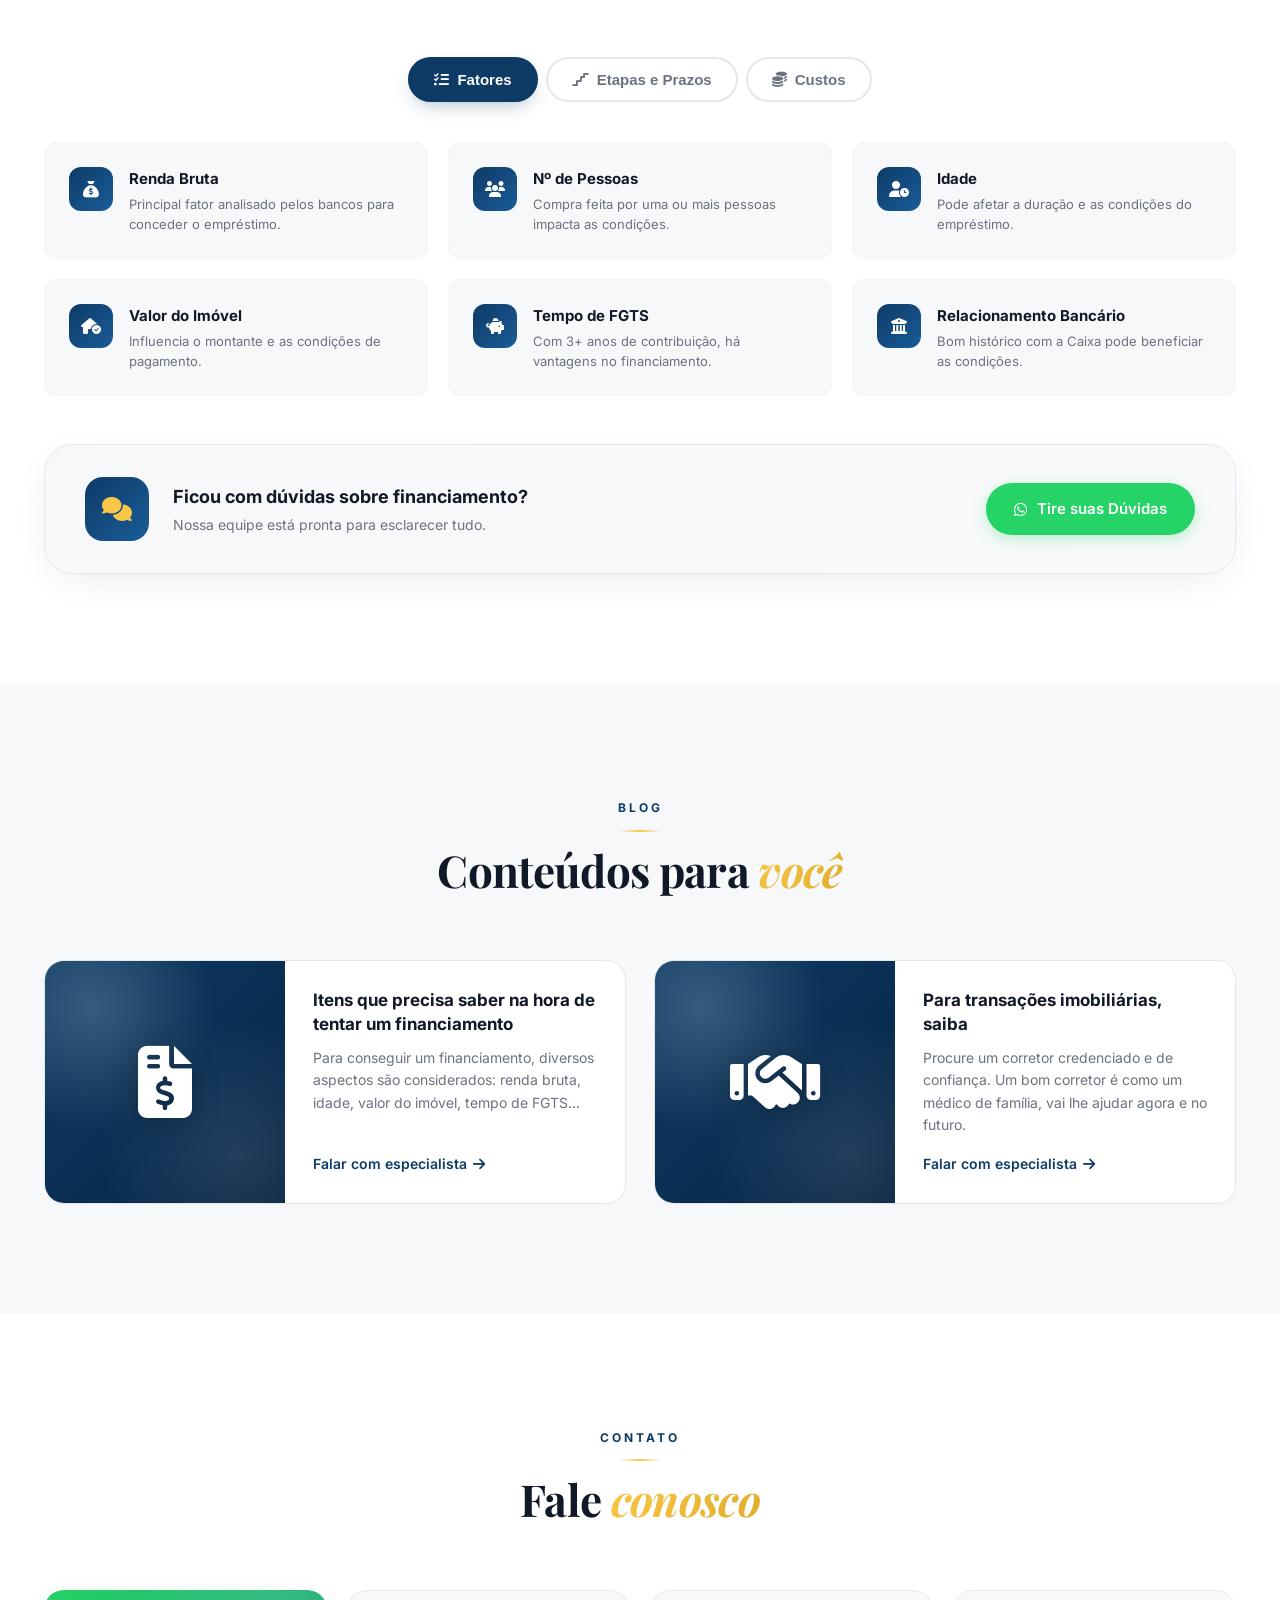
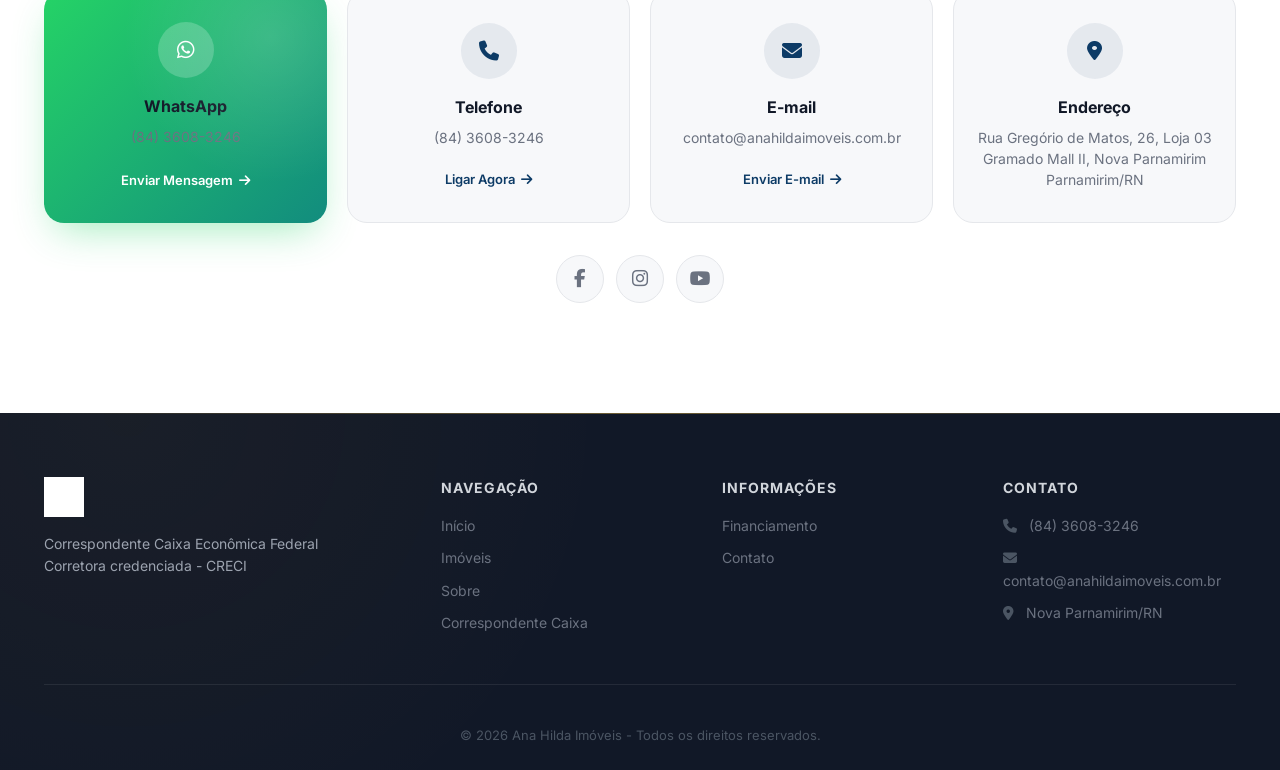
==== commit 57c58701: "feat: substituir imagens do blog por icones com fundo gradiente" ====
--- a/index.html
+++ b/index.html
@@ -544,8 +544,8 @@
             </div>
             <div class="blog-grid">
                 <div class="blog-card">
-                    <div class="blog-img-wrap">
-                        <img src="/images/blog1.jpg" alt="Financiamento" class="blog-img" loading="lazy">
+                    <div class="blog-img-wrap blog-icon-wrap">
+                        <i class="fa-solid fa-file-invoice-dollar blog-icon" aria-hidden="true"></i>
                     </div>
                     <div class="blog-content">
                         <h3>Itens que precisa saber na hora de tentar um financiamento</h3>
@@ -554,8 +554,8 @@
                     </div>
                 </div>
                 <div class="blog-card">
-                    <div class="blog-img-wrap">
-                        <img src="/images/blog2.jpg" alt="Transações Imobiliárias" class="blog-img" loading="lazy">
+                    <div class="blog-img-wrap blog-icon-wrap">
+                        <i class="fa-solid fa-handshake blog-icon" aria-hidden="true"></i>
                     </div>
                     <div class="blog-content">
                         <h3>Para transações imobiliárias, saiba</h3>
--- a/styles.css
+++ b/styles.css
@@ -2257,13 +2257,41 @@
     box-shadow: 0 1px 2px rgba(0,0,0,0.02);
 }
 .blog-img-wrap { position: relative; }
-.blog-img-wrap::after {
+.blog-img-wrap:not(.blog-icon-wrap)::after {
     content: '';
     position: absolute;
     inset: 0;
     background: linear-gradient(to right, transparent 70%, rgba(0,0,0,0.15));
     pointer-events: none;
 }
+
+/* Blog icon variant (replaces image) */
+.blog-icon-wrap {
+    display: flex;
+    align-items: center;
+    justify-content: center;
+    background: linear-gradient(135deg, var(--primary) 0%, var(--primary-dark, #002b66) 100%);
+    position: relative;
+    overflow: hidden;
+}
+.blog-icon-wrap::before {
+    content: '';
+    position: absolute;
+    inset: 0;
+    background:
+        radial-gradient(circle at 20% 20%, rgba(255,255,255,0.18), transparent 45%),
+        radial-gradient(circle at 80% 80%, rgba(255,255,255,0.10), transparent 50%);
+    pointer-events: none;
+}
+.blog-icon {
+    font-size: 4.5rem;
+    color: var(--white);
+    position: relative;
+    z-index: 1;
+    transition: transform 0.5s cubic-bezier(0.165, 0.84, 0.44, 1);
+    filter: drop-shadow(0 4px 12px rgba(0,0,0,0.25));
+}
+.blog-card:hover .blog-icon { transform: scale(1.1) rotate(-4deg); }
 
 /* Contact cards */
 .contact-card {
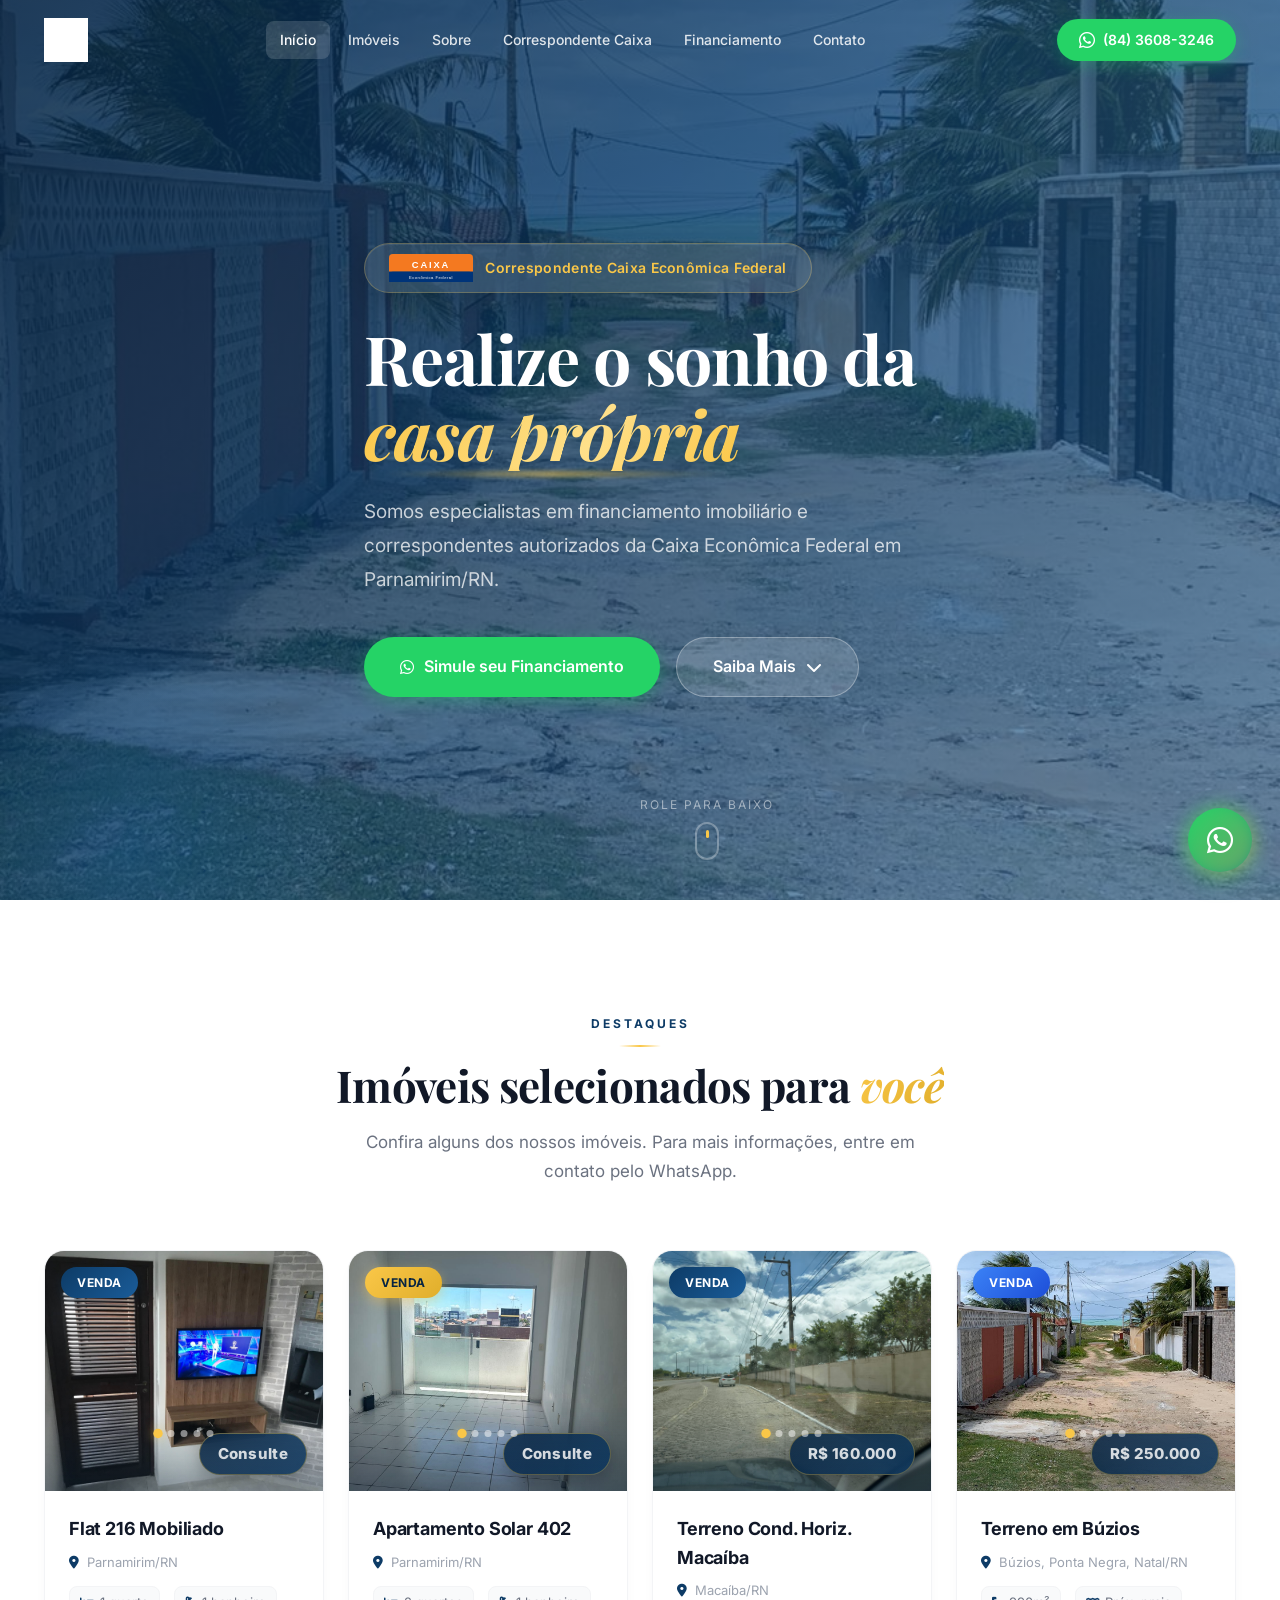
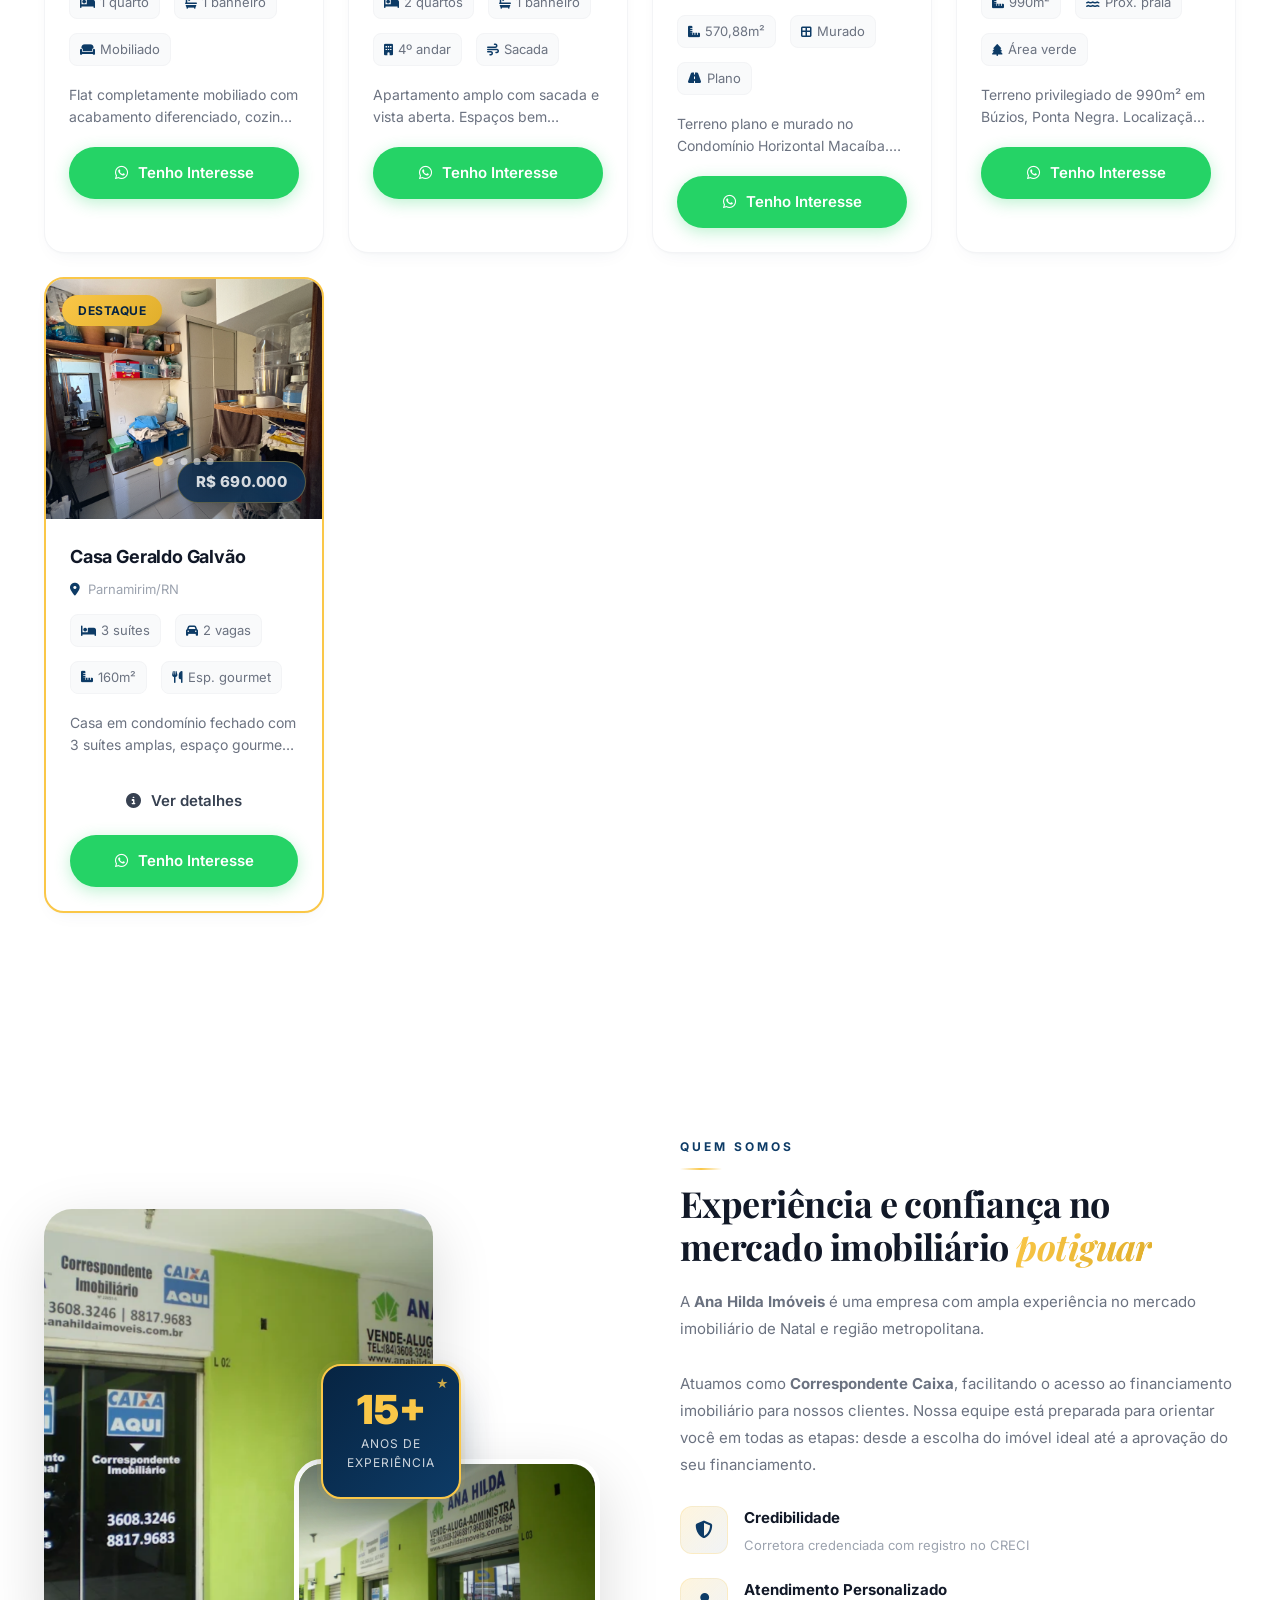
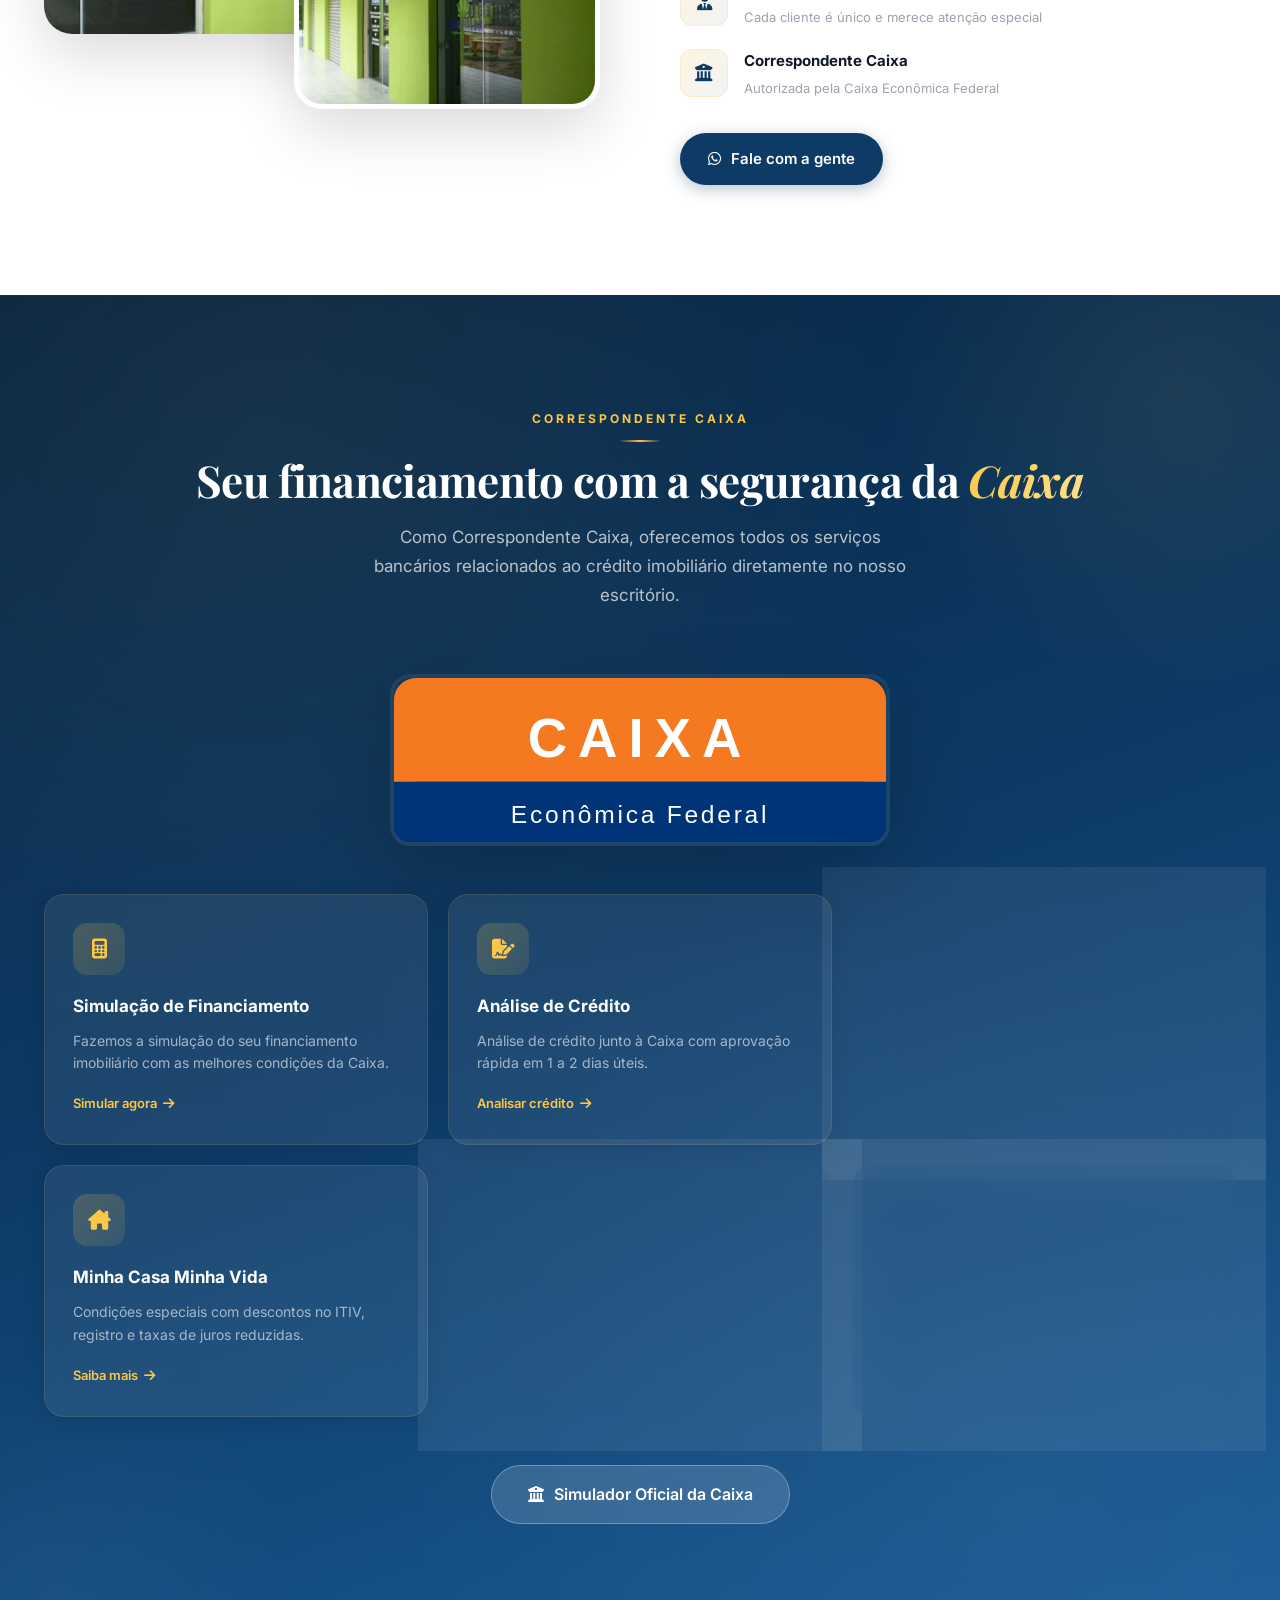
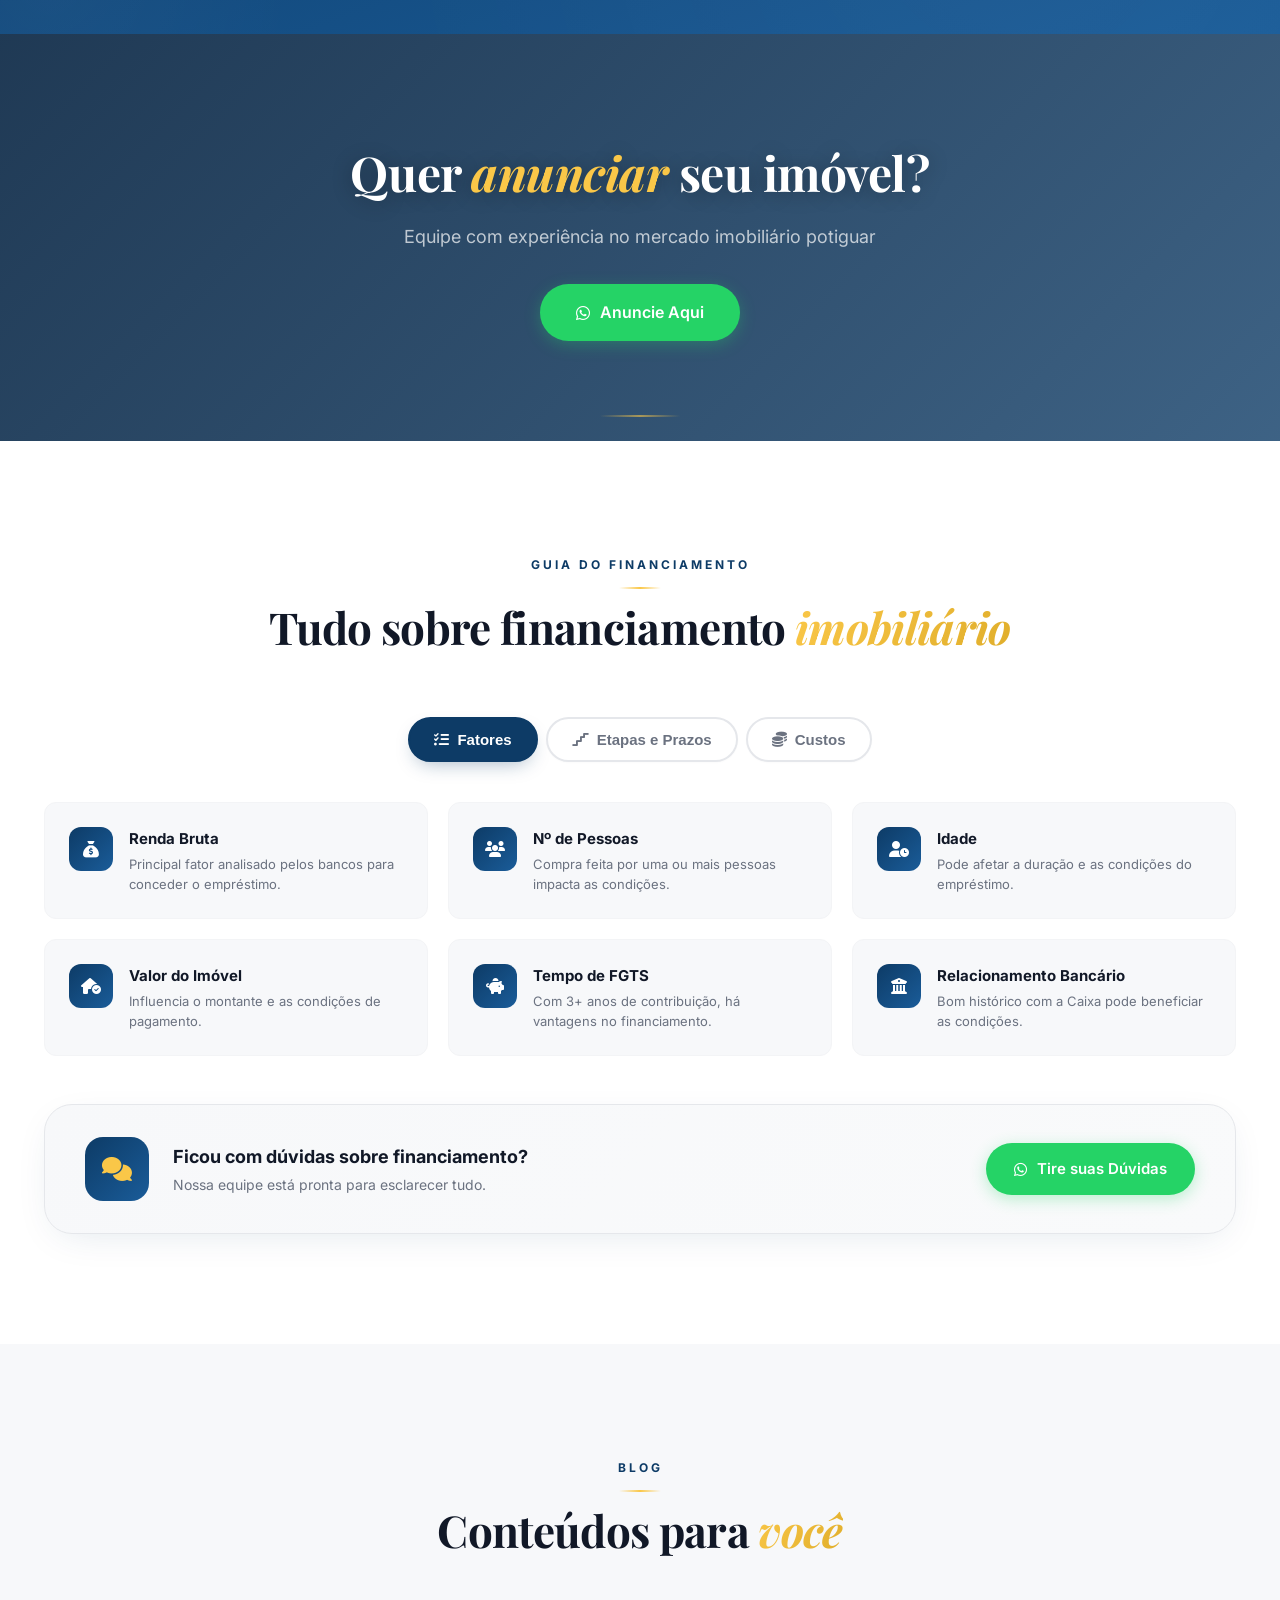
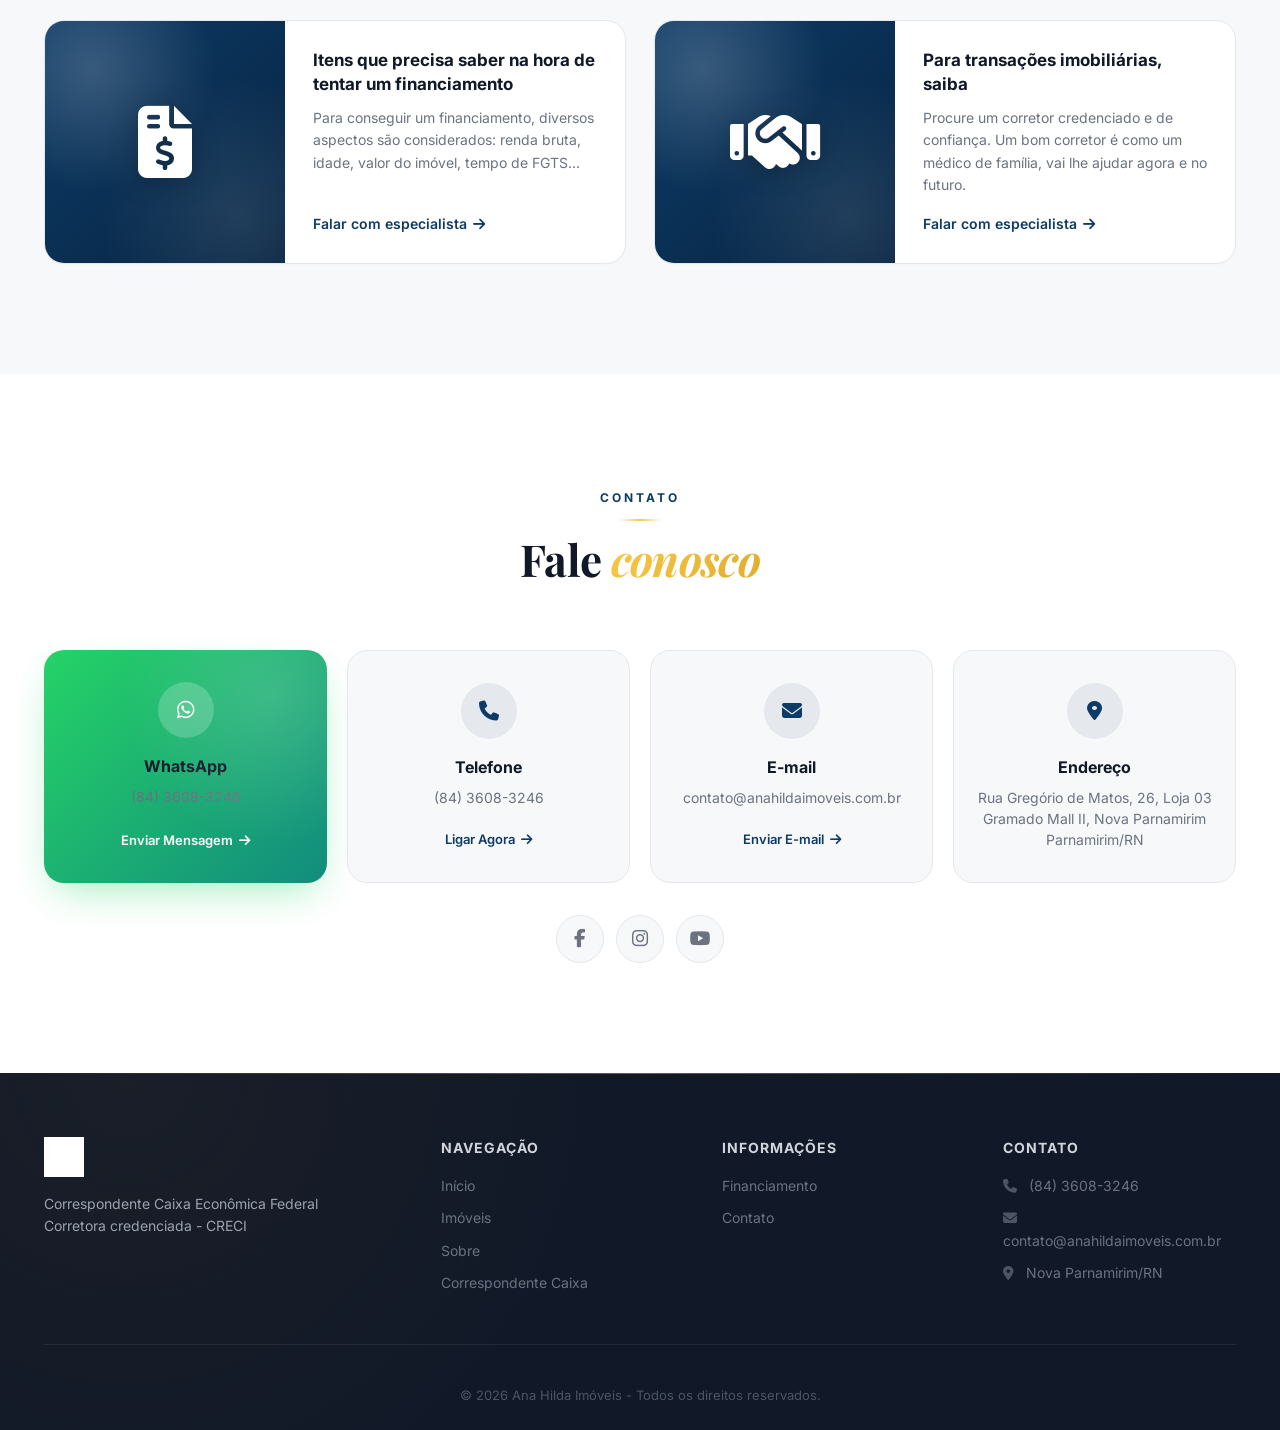
==== commit 9fc482ed: "feat: pagina dedicada Casa Geraldo Galvao com rota /imoveis/casa-geraldo-galvao" ====
--- a/index.html
+++ b/index.html
@@ -244,6 +244,51 @@
                         <a href="https://api.whatsapp.com/send?phone=558436083246&text=Ol%C3%A1!%20Tenho%20interesse%20no%20Terreno%20em%20B%C3%BAzios%20-%20R%24%20250.000." class="btn btn-whatsapp btn-block" target="_blank" rel="noopener noreferrer">
                             <i class="fa-brands fa-whatsapp"></i> Tenho Interesse
                         </a>
+                    </div>
+                </div>
+
+                <!-- Casa Geraldo Galvão -->
+                <div class="property-card property-card-featured">
+                    <div class="property-image-wrap">
+                        <div class="prop-carousel">
+                            <div class="prop-carousel-track">
+                                <img src="assets/imoveis/casa-geraldo-galvao/foto-1.jpg" alt="Casa Geraldo Galvão - Foto 1" class="property-img" loading="lazy">
+                                <img src="assets/imoveis/casa-geraldo-galvao/foto-2.jpg" alt="Casa Geraldo Galvão - Foto 2" class="property-img" loading="lazy">
+                                <img src="assets/imoveis/casa-geraldo-galvao/foto-3.jpg" alt="Casa Geraldo Galvão - Foto 3" class="property-img" loading="lazy">
+                                <img src="assets/imoveis/casa-geraldo-galvao/foto-4.jpg" alt="Casa Geraldo Galvão - Foto 4" class="property-img" loading="lazy">
+                                <img src="assets/imoveis/casa-geraldo-galvao/foto-5.jpg" alt="Casa Geraldo Galvão - Foto 5" class="property-img" loading="lazy">
+                            </div>
+                            <button class="prop-carousel-btn prop-prev" aria-label="Foto anterior"><i class="fa-solid fa-chevron-left"></i></button>
+                            <button class="prop-carousel-btn prop-next" aria-label="Próxima foto"><i class="fa-solid fa-chevron-right"></i></button>
+                            <div class="prop-carousel-dots">
+                                <span class="prop-dot active"></span>
+                                <span class="prop-dot"></span>
+                                <span class="prop-dot"></span>
+                                <span class="prop-dot"></span>
+                                <span class="prop-dot"></span>
+                            </div>
+                        </div>
+                        <div class="property-badge badge-accent">Destaque</div>
+                        <div class="property-price-tag">R$ 690.000</div>
+                    </div>
+                    <div class="property-info">
+                        <h3>Casa Geraldo Galvão</h3>
+                        <p class="property-location"><i class="fa-solid fa-location-dot"></i> Parnamirim/RN</p>
+                        <div class="property-details">
+                            <span><i class="fa-solid fa-bed"></i> 3 suítes</span>
+                            <span><i class="fa-solid fa-car"></i> 2 vagas</span>
+                            <span><i class="fa-solid fa-ruler-combined"></i> 160m²</span>
+                            <span><i class="fa-solid fa-utensils"></i> Esp. gourmet</span>
+                        </div>
+                        <p class="property-desc">Casa em condomínio fechado com 3 suítes amplas, espaço gourmet integrado, lavabo, escritório e dependência completa. Conforto, segurança e modernidade.</p>
+                        <div class="property-actions">
+                            <a href="/imoveis/casa-geraldo-galvao" class="btn btn-outline btn-block">
+                                <i class="fa-solid fa-circle-info"></i> Ver detalhes
+                            </a>
+                            <a href="https://api.whatsapp.com/send?phone=558436083246&text=Ol%C3%A1!%20Tenho%20interesse%20na%20Casa%20Geraldo%20Galv%C3%A3o%20-%20R%24%20690.000." class="btn btn-whatsapp btn-block" target="_blank" rel="noopener noreferrer">
+                                <i class="fa-brands fa-whatsapp"></i> Tenho Interesse
+                            </a>
+                        </div>
                     </div>
                 </div>
 
--- a/styles.css
+++ b/styles.css
@@ -2433,4 +2433,417 @@
 .caixa-banner-img:hover { transform: translateY(-4px); }
 
 
-
+/* ==========================================
+   Property Detail Page (/imoveis/*)
+   ========================================== */
+.property-page { background: var(--off-white); }
+.property-page .header-solid {
+    background: var(--white);
+    box-shadow: 0 1px 3px rgba(0,0,0,0.06);
+    position: sticky;
+    top: 0;
+}
+.property-detail { padding: 110px 0 80px; }
+
+/* Breadcrumb */
+.breadcrumb {
+    display: flex;
+    align-items: center;
+    gap: 10px;
+    font-size: 0.875rem;
+    color: var(--gray-500);
+    margin-bottom: 28px;
+    flex-wrap: wrap;
+}
+.breadcrumb a {
+    color: var(--gray-600);
+    text-decoration: none;
+    transition: color 0.2s ease;
+}
+.breadcrumb a:hover { color: var(--primary); }
+.breadcrumb i { font-size: 0.625rem; color: var(--gray-400); }
+.breadcrumb span { color: var(--gray-900); font-weight: 600; }
+
+/* Header */
+.pd-header {
+    display: flex;
+    justify-content: space-between;
+    align-items: flex-end;
+    gap: 32px;
+    flex-wrap: wrap;
+    margin-bottom: 32px;
+    padding-bottom: 24px;
+    border-bottom: 1px solid var(--gray-200);
+}
+.pd-badge {
+    display: inline-flex;
+    align-items: center;
+    gap: 6px;
+    background: linear-gradient(135deg, var(--accent, #d4a574), #b8884f);
+    color: var(--white);
+    font-size: 0.75rem;
+    font-weight: 700;
+    letter-spacing: 0.04em;
+    text-transform: uppercase;
+    padding: 6px 14px;
+    border-radius: 999px;
+    margin-bottom: 14px;
+}
+.pd-title {
+    font-family: 'Playfair Display', serif;
+    font-size: clamp(2rem, 4vw, 2.75rem);
+    font-weight: 700;
+    color: var(--gray-900);
+    line-height: 1.1;
+    letter-spacing: -0.02em;
+    margin-bottom: 12px;
+}
+.pd-location {
+    display: inline-flex;
+    align-items: center;
+    gap: 8px;
+    font-size: 1rem;
+    color: var(--gray-600);
+}
+.pd-location i { color: var(--primary); }
+
+.pd-price-box {
+    display: flex;
+    flex-direction: column;
+    text-align: right;
+}
+.pd-price-label {
+    font-size: 0.75rem;
+    text-transform: uppercase;
+    letter-spacing: 0.08em;
+    color: var(--gray-500);
+    margin-bottom: 4px;
+}
+.pd-price {
+    font-family: 'Playfair Display', serif;
+    font-size: 2.25rem;
+    font-weight: 700;
+    color: var(--primary);
+    line-height: 1;
+}
+
+/* Gallery */
+.pd-gallery { margin-bottom: 40px; }
+.pd-carousel {
+    position: relative;
+    width: 100%;
+    height: clamp(320px, 55vw, 560px);
+    border-radius: var(--radius-lg);
+    overflow: hidden;
+    box-shadow: var(--shadow-md);
+    background: var(--gray-100);
+}
+.pd-carousel .prop-carousel-track {
+    display: flex;
+    height: 100%;
+    transition: transform 0.55s cubic-bezier(0.7, 0, 0.3, 1);
+}
+.pd-carousel .property-img {
+    width: 100%;
+    height: 100%;
+    flex-shrink: 0;
+    object-fit: cover;
+}
+.pd-carousel .prop-carousel-btn {
+    position: absolute;
+    top: 50%;
+    transform: translateY(-50%);
+    width: 48px;
+    height: 48px;
+    border-radius: 50%;
+    background: rgba(255,255,255,0.95);
+    border: none;
+    cursor: pointer;
+    box-shadow: 0 4px 16px rgba(0,0,0,0.15);
+    color: var(--gray-900);
+    font-size: 1rem;
+    display: flex;
+    align-items: center;
+    justify-content: center;
+    transition: all 0.25s ease;
+    z-index: 2;
+}
+.pd-carousel .prop-carousel-btn:hover {
+    background: var(--primary);
+    color: var(--white);
+    transform: translateY(-50%) scale(1.06);
+}
+.pd-carousel .prop-prev { left: 18px; }
+.pd-carousel .prop-next { right: 18px; }
+.pd-carousel .prop-carousel-dots {
+    position: absolute;
+    bottom: 18px;
+    left: 50%;
+    transform: translateX(-50%);
+    display: flex;
+    gap: 8px;
+    z-index: 2;
+}
+.pd-carousel .prop-dot {
+    width: 9px;
+    height: 9px;
+    border-radius: 50%;
+    background: rgba(255,255,255,0.5);
+    cursor: pointer;
+    transition: all 0.25s ease;
+}
+.pd-carousel .prop-dot.active {
+    background: var(--white);
+    width: 26px;
+    border-radius: 999px;
+}
+
+/* Grid */
+.pd-grid {
+    display: grid;
+    grid-template-columns: 1fr 360px;
+    gap: 48px;
+    align-items: start;
+}
+.pd-main { min-width: 0; }
+
+/* Sections */
+.pd-section { margin-bottom: 36px; }
+.pd-section-title {
+    font-family: 'Playfair Display', serif;
+    font-size: 1.5rem;
+    font-weight: 700;
+    color: var(--gray-900);
+    margin-bottom: 16px;
+    letter-spacing: -0.01em;
+}
+.pd-desc {
+    font-size: 1.0625rem;
+    line-height: 1.75;
+    color: var(--gray-700);
+}
+
+/* Highlights */
+.pd-highlights {
+    display: grid;
+    grid-template-columns: repeat(4, 1fr);
+    gap: 16px;
+}
+.pd-highlight {
+    background: var(--white);
+    border: 1px solid var(--gray-200);
+    border-radius: var(--radius-lg);
+    padding: 22px 16px;
+    text-align: center;
+    transition: var(--transition);
+    display: flex;
+    flex-direction: column;
+    align-items: center;
+    gap: 6px;
+}
+.pd-highlight:hover {
+    transform: translateY(-2px);
+    box-shadow: var(--shadow-sm);
+    border-color: var(--primary);
+}
+.pd-highlight i {
+    font-size: 1.5rem;
+    color: var(--primary);
+    margin-bottom: 4px;
+}
+.pd-highlight strong {
+    font-size: 1.375rem;
+    font-weight: 700;
+    color: var(--gray-900);
+    line-height: 1;
+}
+.pd-highlight span {
+    font-size: 0.8125rem;
+    color: var(--gray-500);
+}
+
+/* Features list */
+.pd-features {
+    list-style: none;
+    padding: 0;
+    margin: 0;
+    display: grid;
+    grid-template-columns: repeat(2, 1fr);
+    gap: 12px 24px;
+}
+.pd-features li {
+    display: flex;
+    align-items: center;
+    gap: 10px;
+    font-size: 0.9375rem;
+    color: var(--gray-700);
+    padding: 10px 14px;
+    background: var(--white);
+    border-radius: var(--radius-md, 10px);
+    border: 1px solid var(--gray-100);
+}
+.pd-features i {
+    color: var(--primary);
+    font-size: 0.75rem;
+    background: rgba(0,80,180,0.08);
+    width: 22px;
+    height: 22px;
+    border-radius: 50%;
+    display: flex;
+    align-items: center;
+    justify-content: center;
+    flex-shrink: 0;
+}
+
+/* Perks */
+.pd-perks {
+    display: grid;
+    grid-template-columns: repeat(2, 1fr);
+    gap: 14px;
+}
+.pd-perk {
+    display: flex;
+    align-items: center;
+    gap: 12px;
+    padding: 16px 18px;
+    background: var(--white);
+    border: 1px solid var(--gray-200);
+    border-radius: var(--radius-md, 10px);
+    font-size: 0.9375rem;
+    color: var(--gray-800);
+    font-weight: 500;
+    transition: var(--transition);
+}
+.pd-perk:hover {
+    border-color: var(--primary);
+    transform: translateX(4px);
+}
+.pd-perk i {
+    color: var(--primary);
+    font-size: 1.125rem;
+}
+
+/* Sidebar */
+.pd-sidebar { position: sticky; top: 100px; }
+.pd-cta-card {
+    background: var(--white);
+    border: 1px solid var(--gray-200);
+    border-radius: var(--radius-lg);
+    padding: 28px;
+    box-shadow: 0 4px 24px rgba(0,0,0,0.04);
+}
+.pd-cta-label {
+    display: block;
+    font-size: 0.75rem;
+    text-transform: uppercase;
+    letter-spacing: 0.08em;
+    color: var(--gray-500);
+    margin-bottom: 4px;
+}
+.pd-cta-price {
+    display: block;
+    font-family: 'Playfair Display', serif;
+    font-size: 1.875rem;
+    font-weight: 700;
+    color: var(--primary);
+    margin-bottom: 12px;
+}
+.pd-cta-desc {
+    font-size: 0.875rem;
+    color: var(--gray-600);
+    line-height: 1.5;
+    margin-bottom: 18px;
+}
+.pd-cta-card .btn { margin-bottom: 10px; }
+.pd-cta-card .btn:last-of-type { margin-bottom: 0; }
+.pd-cta-divider {
+    height: 1px;
+    background: var(--gray-200);
+    margin: 22px 0;
+}
+.pd-cta-agent {
+    display: flex;
+    align-items: center;
+    gap: 12px;
+    margin-bottom: 14px;
+}
+.pd-cta-agent-img {
+    width: 44px;
+    height: 44px;
+    border-radius: 50%;
+    object-fit: cover;
+    border: 2px solid var(--gray-100);
+}
+.pd-cta-agent strong {
+    display: block;
+    color: var(--gray-900);
+    font-size: 0.9375rem;
+}
+.pd-cta-agent span {
+    display: block;
+    color: var(--gray-500);
+    font-size: 0.8125rem;
+}
+.pd-cta-phone {
+    display: flex;
+    align-items: center;
+    justify-content: center;
+    gap: 8px;
+    padding: 12px;
+    background: var(--gray-50);
+    border-radius: var(--radius-md, 10px);
+    color: var(--gray-900);
+    font-weight: 600;
+    font-size: 0.9375rem;
+    text-decoration: none;
+    transition: var(--transition);
+}
+.pd-cta-phone:hover {
+    background: var(--primary);
+    color: var(--white);
+}
+
+/* Back */
+.pd-back {
+    margin-top: 48px;
+    text-align: center;
+}
+
+/* Property actions in card */
+.property-actions {
+    display: flex;
+    flex-direction: column;
+    gap: 8px;
+    margin-top: auto;
+}
+
+/* Featured property accent */
+.property-card-featured {
+    border: 2px solid var(--accent, #d4a574);
+    position: relative;
+}
+
+/* Footer simples (página de detalhe) */
+.property-page .footer {
+    background: var(--gray-900);
+    color: var(--gray-300);
+    padding: 24px 0;
+    text-align: center;
+    font-size: 0.875rem;
+}
+
+/* Responsive */
+@media (max-width: 960px) {
+    .pd-grid { grid-template-columns: 1fr; }
+    .pd-sidebar { position: static; }
+    .pd-highlights { grid-template-columns: repeat(2, 1fr); }
+}
+@media (max-width: 600px) {
+    .property-detail { padding: 90px 0 60px; }
+    .pd-header { flex-direction: column; align-items: flex-start; }
+    .pd-price-box { text-align: left; }
+    .pd-features, .pd-perks { grid-template-columns: 1fr; }
+    .pd-highlights { gap: 10px; }
+    .pd-highlight { padding: 16px 10px; }
+}
+
